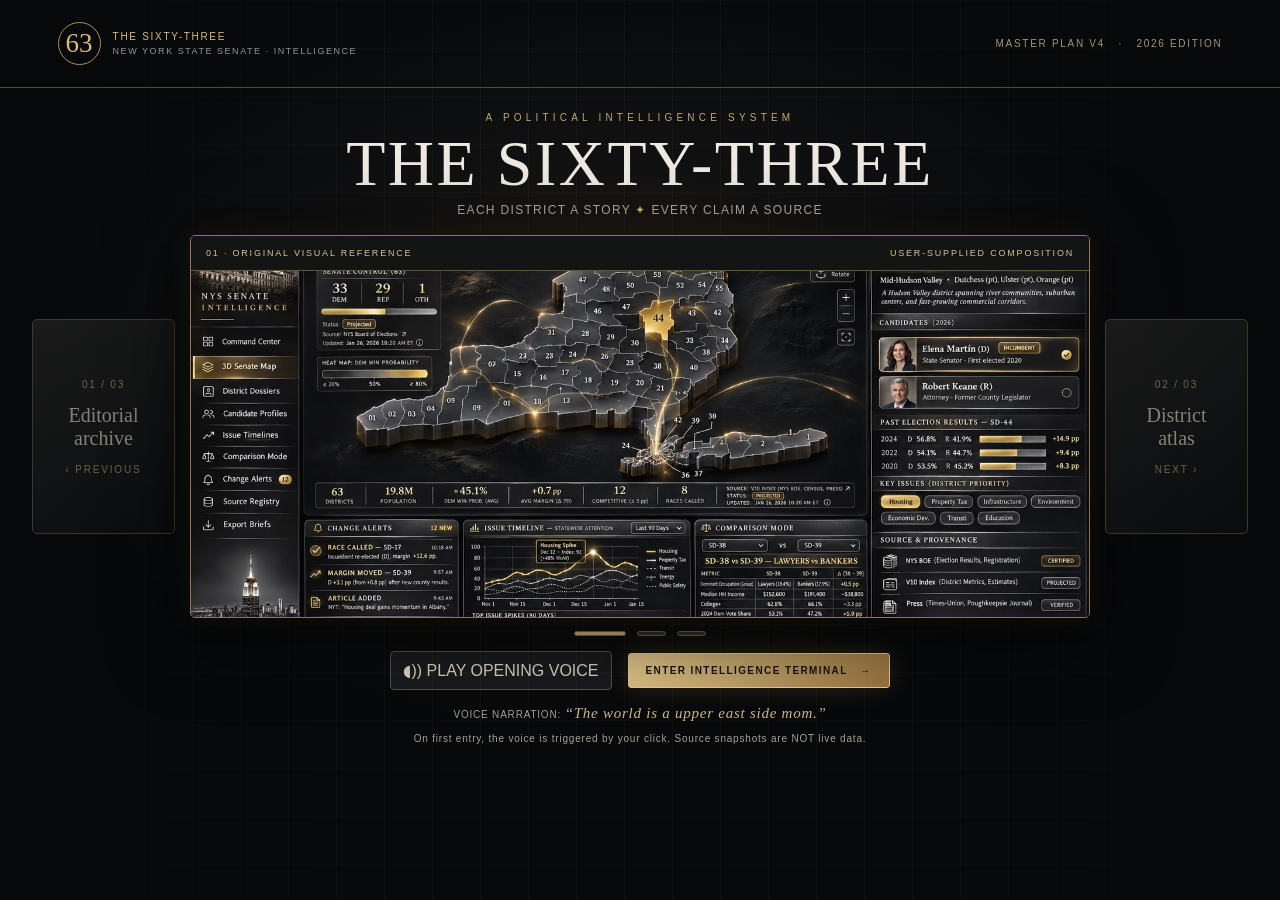
==== ny-senate-atlas-review/index.html @ 35bd3514 "Publish separate NY Senate 3D District Atlas V2 review trial; preserve original baseline" ====
<!doctype html>
<html lang="en">
<head>
<meta charset="utf-8"><meta name="viewport" content="width=device-width,initial-scale=1"><meta name="format-detection" content="telephone=no"><meta name="color-scheme" content="dark">
<title>New York Senate Political Intelligence | 3D Atlas Review</title>
<style>
:root{--bg:#080a0d;--panel:#121417;--panel2:#171a1e;--paper:#eee9da;--gold:#d9b978;--gold2:#ad8844;--silver:#abb2b9;--line:#544a38;--txt:#eeeae1;--muted:#949697;--green:#40694f;--bronze:#9c7547;--warn:#c4a16b;--select:#f1d398;--ease:cubic-bezier(.2,.7,.2,1)}
*{box-sizing:border-box}html,body{margin:0;min-height:100%;background:var(--bg);color:var(--txt);font-family:Inter,'Helvetica Neue',Arial,sans-serif}body{overflow-x:hidden}button,input,select{font:inherit}button{cursor:pointer}a{color:var(--gold)}.serif{font-family:'Iowan Old Style','Baskerville','Times New Roman',serif}.caps{text-transform:uppercase;letter-spacing:.17em}.small{font-size:10px}.micro{font-size:9px}.subtle{color:var(--muted)}.gold{color:var(--gold)}.rule{height:1px;background:linear-gradient(90deg,transparent,var(--gold2),transparent);opacity:.55}.tag{display:inline-block;border:1px solid #5f523d;border-radius:3px;color:var(--gold);padding:4px 7px;font-size:9px;letter-spacing:.11em;text-transform:uppercase}.tag.good{border-color:#406b59;color:#9dcbb4}.tag.dim{border-color:#4c4d4f;color:#a6a9aa}.ghost{border:1px solid #5a5244;background:#1a1b1e;color:#e2d8c6;border-radius:4px;padding:9px 12px;transition:.2s}.ghost:hover{border-color:var(--gold);color:white}.goldBtn{background:linear-gradient(135deg,#e7cc90,#9b753e);color:#17140f;border:1px solid #e9cf99;border-radius:3px;padding:11px 17px;font-weight:700;letter-spacing:.14em;text-transform:uppercase;font-size:10px;box-shadow:0 0 24px #b58b4238}.goldBtn:hover{filter:brightness(1.14)}.ghost:focus-visible,.goldBtn:focus-visible,.nav:focus-visible,.map-path:focus-visible{outline:2px solid #e2c68f;outline-offset:2px}.contentBtn{background:#151718;border:1px solid #4f4d48;border-radius:4px;color:#d6d8d8;padding:8px 11px}.contentBtn.active{border-color:var(--gold);background:#30291e;color:var(--gold)}
/* INTRO: design preview gallery */
#intro{position:fixed;z-index:100;inset:0;overflow:auto;background:radial-gradient(ellipse 45% 42% at 48% 40%,#292015 0%,#111112 55%,#07090b 100%)}
#intro:before{content:'';position:absolute;inset:0;pointer-events:none;background:linear-gradient(#f4e0a608 1px,transparent 1px),linear-gradient(90deg,#f4e0a608 1px,transparent 1px);background-size:48px 48px;mask-image:linear-gradient(90deg,transparent,#000 30%,#000 70%,transparent)}
.introTop{position:relative;z-index:1;display:flex;align-items:center;justify-content:space-between;gap:15px;padding:22px 4.5%;border-bottom:1px solid #584b34}.monogram{border:1px solid #b48d51;border-radius:50%;height:43px;width:43px;display:grid;place-items:center;font-family:serif;font-size:27px;color:var(--gold)}.brand{display:flex;gap:12px;align-items:center}.introSection{text-align:center;margin:24px auto 14px;position:relative}.introKicker{color:#c2a573;letter-spacing:.42em;font-size:10px}.introTitle{font-size:clamp(38px,5vw,76px);font-weight:400;line-height:.97;margin:10px 0 8px;letter-spacing:.04em}.introDesc{font-size:12px;color:#b7b2a7;letter-spacing:.11em;margin:0}.stage{position:relative;display:grid;grid-template-columns:minmax(110px,1fr) minmax(300px,900px) minmax(110px,1fr);align-items:center;gap:15px;max-width:1500px;margin:18px auto 10px;padding:0 2.5%}.peek{aspect-ratio:2/3;max-height:280px;opacity:.6;filter:grayscale(.2);border:1px solid #66583e;border-radius:5px;background:linear-gradient(140deg,#272724,#0c0e12);display:flex;flex-direction:column;justify-content:center;align-items:center;text-align:center;gap:14px;transition:.3s}.peek:hover{opacity:1;border-color:var(--gold)}.peek strong{font-family:serif;color:#ddd1bc;font-size:20px;font-weight:400}.peek span{font-size:10px;color:#b99d6b;letter-spacing:.18em;text-transform:uppercase}.stageMain{position:relative;overflow:hidden;aspect-ratio:2.35/1;min-height:290px;max-height:440px;background:#101215;border:1px solid #8e7650;border-radius:5px;box-shadow:0 15px 80px #000b,0 0 30px #9c733921;transition:.4s}.design{position:absolute;inset:0;opacity:0;transform:scale(1.03);transition:opacity .5s,transform .6s}.design.active{opacity:1;transform:scale(1)}.designBar{display:flex;align-items:center;justify-content:space-between;height:35px;border-bottom:1px solid #665437;background:#141515e8;padding:0 15px;color:#d9c28b;font-size:9px;letter-spacing:.2em}.designBar b{font-weight:500}.conceptImg{width:100%;height:calc(100% - 35px);object-fit:cover;object-position:center}.designAtlas{display:grid;grid-template-columns:28% 45% 27%;height:calc(100% - 35px);gap:5px;padding:8px;background:radial-gradient(ellipse at center,#2d2923,#0c0e10 80%)}.miniSide,.miniRight{border:1px solid #494236;padding:11px 9px;background:#101316bb;overflow:hidden}.minibar{height:5px;border-radius:2px;background:linear-gradient(90deg,#c5a267 65%,#343536 65%);margin:9px 0}.miniMetric{display:flex;justify-content:space-around;color:#e1c687;font-family:serif;font-size:30px}.miniMap{position:relative;overflow:hidden}.miniMap svg{width:100%;height:100%;filter:drop-shadow(0 9px 3px #000);transform:perspective(500px) rotateX(16deg)}.miniScribble{height:6px;background:#554c38;margin:9px 0;border-radius:2px}.miniScribble:nth-child(even){width:65%}.designResearch{height:calc(100% - 35px);background:#eae2d2;color:#242423;display:grid;grid-template-columns:36% 1fr;gap:20px;padding:24px}.researchLeft{border-right:1px solid #baac8c;padding-right:15px}.researchHeadline{font:26px/1.05 Georgia,serif;margin:10px 0}.researchLine{height:8px;background:#b6ae9c;margin:9px 0}.researchLine.green{background:#355844}.researchBlock{border:1px solid #bba987;background:#f4eddf;padding:18px 10px}.researchRows{display:grid;grid-template-columns:repeat(3,1fr);gap:7px;margin-top:18px}.researchRows i{height:50px;background:#e0d5bd;border:1px solid #bba784}.dots{display:flex;gap:11px;justify-content:center;margin:13px 0 8px}.dot{border:1px solid #85704b;border-radius:20px;width:29px;height:5px;background:#34312e}.dot.active{background:#e3c58a;width:52px}.introActions{display:flex;justify-content:center;align-items:center;gap:16px;flex-wrap:wrap;margin:15px 0}.introNote{text-align:center;color:#a5a198;font-size:10px;letter-spacing:.08em;padding:0 20px 35px}.quote{font:italic 15px Georgia,serif;color:#cfb785;letter-spacing:.05em}
/* APP */
#app{display:none;height:100vh;min-height:620px;grid-template-rows:64px minmax(0,1fr) 29px;overflow:hidden;background:radial-gradient(ellipse 40% 50% at 47% 44%,#21202580,transparent 100%),#090b0e}#app.visible{display:grid}.appHead{border-bottom:1px solid #6c5634;display:flex;align-items:center;justify-content:space-between;gap:17px;background:linear-gradient(180deg,#191a1b,#0c0d0f);padding:7px 23px;min-width:0}.appBrand{display:flex;align-items:center;gap:13px;min-width:0}.appBrand .seal{width:43px;height:43px;display:grid;place-items:center;border:1px solid #8c7758;border-radius:50%;font:24px Georgia;color:#d2b47a}.appBrand h1{font:20px/1 Georgia,serif;letter-spacing:.09em;margin:0;white-space:nowrap}.appBrand p{font-size:10px;color:var(--gold);letter-spacing:.3em;margin:3px 0 0}.headLinks{font-size:10px;letter-spacing:.16em;color:#c5bea9;text-align:center;white-space:nowrap}.headRight{display:flex;align-items:center;gap:9px;white-space:nowrap}.stamp{font-size:10px;letter-spacing:.13em;color:#d6b46e;border:1px solid #66573d;padding:6px 8px;border-radius:3px}.appBody{display:grid;grid-template-columns:190px minmax(0,1fr);min-height:0}.sidebar{border-right:1px solid #48443d;background:linear-gradient(180deg,#181a1c,#111316);overflow:auto;scrollbar-width:thin;scrollbar-color:#5c4d36 #171719}.sidebarTop{padding:19px 16px;border-bottom:1px solid #534937;background:linear-gradient(135deg,#1b1c20,#0c0e10)}.sidebarTop .crest{font:38px Georgia,serif;color:#cfab6f}.sidebarTop h2{font:17px/1.13 Georgia,serif;letter-spacing:.18em;margin:12px 0 0}.sidebarTop .goldline{width:57px;height:2px;background:var(--gold);margin:12px 0 0}.navBlock{padding:8px 0}.nav{display:flex;align-items:center;gap:12px;padding:11px 13px;width:100%;border:0;border-left:3px solid transparent;background:transparent;color:#bcc1c3;text-align:left;font-size:11px}.nav:hover{background:#302b2336;color:white}.nav.active{border-left-color:#dbb878;color:#f6d69d;background:linear-gradient(90deg,#55442d77,#1b1a1a)}.navI{width:19px;color:#c0ab7f;font-size:15px;text-align:center}.sideFoot{padding:16px;border-top:1px solid #343437;font-size:10px;color:#aaa;line-height:1.6}.workspace{min-height:0;display:flex;flex-direction:column;overflow:hidden}.workspaceScroll{flex:1;overflow:auto;padding:11px;scrollbar-color:#655437 #111318;scrollbar-width:thin}.topline{display:flex;align-items:baseline;justify-content:space-between;flex-wrap:wrap;gap:8px;padding:5px 9px 10px}.topline h2{font:25px/1.05 Georgia,serif;font-weight:400;letter-spacing:.05em;margin:0}.topline .subtitle{font-size:10px;color:#aaa;letter-spacing:.16em;margin:4px 0 0}.topActions{display:flex;gap:7px;align-items:center}.card{border:1px solid #49443c;background:linear-gradient(155deg,#181a1d,#101316);border-radius:4px;box-shadow:inset 0 1px #ffffff0a,0 8px 18px #0002;min-width:0}.cardhead{font:11px Georgia,serif;letter-spacing:.13em;padding:11px 12px;border-bottom:1px solid #574e40;color:#e9dfcd;display:flex;justify-content:space-between;align-items:center;gap:12px}.padded{padding:13px}.mapLayout{display:grid;grid-template-columns:minmax(0,1.84fr) minmax(300px,1fr);gap:10px}.mapColumn{display:flex;flex-direction:column;gap:10px;min-width:0}.mapPanel{min-height:480px;position:relative;overflow:hidden;background:radial-gradient(ellipse at 50% 60%,#38302a 0,#1b1d21 46%,#0e1115 79%)}.mapPanel:before{content:'';position:absolute;inset:0;background:repeating-linear-gradient(115deg,transparent 0 31px,#ffffff08 32px,transparent 33px 74px);opacity:.5;pointer-events:none}.mapBar{display:flex;flex-wrap:wrap;gap:6px;justify-content:space-between;align-items:center;padding:10px 12px;position:relative;z-index:2}.mapBox{height:352px;min-height:250px;position:relative;z-index:1;display:flex;align-items:center;justify-content:center;overflow:hidden}.mapBox svg{width:min(96%,690px);height:100%;overflow:visible;filter:drop-shadow(0 3px 0 #312718) drop-shadow(0 7px 3px #000b);transition:transform .55s var(--ease)}.mapBox.tilt svg{transform:perspective(800px) rotateX(17deg) scale(.93);filter:drop-shadow(0 11px 0 #30291d) drop-shadow(0 18px 14px #000c)}.map-path{stroke:#d3cfba;stroke-width:.56;vector-effect:non-scaling-stroke;transition:fill .2s,filter .2s,stroke-width .2s;cursor:pointer}.map-path:hover,.map-path.selected{fill:#e0bc70 !important;stroke:#fff1c6;stroke-width:1.8;filter:drop-shadow(0 0 6px #ffd489)}.map-path.filtered{opacity:.17}.map-path.filtered.selected{opacity:1}.maplab{font:9px Georgia,serif;fill:#d8dccd;pointer-events:none;text-shadow:0 1px 3px #000}.legend{display:flex;align-items:center;flex-wrap:wrap;gap:12px;padding:10px 14px;border-top:1px solid #45433c;position:relative;z-index:1;color:#a9a6a2;font-size:10px}.swatch{width:17px;height:9px;display:inline-block;margin-right:5px;vertical-align:middle;border:1px solid #b1ac9a}.mapTooltip{position:absolute;right:13px;bottom:55px;border:1px solid #807052;background:#171819e8;padding:9px 10px;max-width:280px;font-size:11px;color:#e5dcce;pointer-events:none;z-index:3}.filterbar{display:flex;flex-wrap:wrap;gap:7px;align-items:center;position:relative;z-index:2;padding:0 11px 11px}.filterbar select,.filterbar input{background:#0f1214;color:#e7dfcd;border:1px solid #60533f;border-radius:4px;padding:8px;font-size:10px;min-width:0}.mapStats{display:grid;grid-template-columns:repeat(5,1fr);border-top:1px solid #484136}.metric{padding:11px 8px;border-right:1px solid #49443d;text-align:center}.metric:last-child{border:0}.metric b{display:block;font:23px Georgia,serif;color:var(--gold)}.metric span{font-size:9px;text-transform:uppercase;letter-spacing:.09em;color:#a2a4a6}.districtPanel{display:flex;flex-direction:column;min-height:510px;overflow:hidden}.districtHero{padding:16px 14px 13px;border-bottom:1px solid #554f44}.districtHero h3{margin:3px 0 2px;font:43px Georgia,serif;color:var(--gold)}.districtHero .districtRegion{color:#e2d8c5;font:12px Georgia,serif;line-height:1.4}.districtGrid{display:grid;grid-template-columns:1fr 1fr;gap:8px}.candidateCard{border:1px solid #60543f;border-radius:3px;padding:10px 8px;background:linear-gradient(125deg,#2c2926,#151819);font-size:11px;color:#ddd}.candidateCard .initial{width:31px;height:31px;display:grid;place-items:center;border:1px solid #8b7652;color:var(--gold);font:16px Georgia,serif;margin-bottom:6px}.candSub{color:#a5a9a9;font-size:10px;margin-top:6px}.candMissing{color:#a4a5a2;font-style:italic;font-size:11px}.inlineChips{display:flex;flex-wrap:wrap;gap:5px;margin:7px 0}.inlineChips button{background:#252424;color:#dfceb0;border:1px solid #5f5039;border-radius:12px;padding:5px 8px;font-size:10px}.inlineChips button:hover{background:#4b3b24}.issueBox{padding:12px 13px;border-bottom:1px solid #474137;max-height:190px;overflow:auto}.panelFooter{padding:11px 12px;font-size:10px;line-height:1.6;color:#aeb0ac;margin-top:auto}.bottomGrid{display:grid;grid-template-columns:1fr 1.25fr 1fr;gap:10px;margin-top:10px}.miniData{font-size:11px;padding:12px}.dataRow{display:flex;justify-content:space-between;gap:8px;padding:8px 0;border-bottom:1px solid #ffffff14}.dataRow:last-child{border:0}.barTrack{background:#3b3d3f;height:7px;border-radius:1px;overflow:hidden;margin-top:6px}.barFill{background:linear-gradient(90deg,#8d754f,#f3d08c);height:100%;width:45%}.miniLegend{font-size:9px;color:#969b9b;margin-top:7px}.notice{border-left:2px solid #b89155;background:#382e1e69;padding:10px 12px;color:#e1cead;font-size:11px;line-height:1.5}.sublabel{font-size:10px;text-transform:uppercase;letter-spacing:.16em;color:#bfa77f;margin:12px 0 8px}.grid2{display:grid;grid-template-columns:repeat(2,minmax(0,1fr));gap:10px}.grid3{display:grid;grid-template-columns:repeat(3,minmax(0,1fr));gap:10px}.listCard{display:flex;align-items:start;justify-content:space-between;gap:10px;padding:13px;border-bottom:1px solid #3d3c39}.listCard:last-child{border:0}.listCard h4{font-size:13px;font-family:Georgia,serif;font-weight:400;letter-spacing:.04em;color:#efdfbb;margin:0 0 7px}.listCard p{color:#aab0b0;font-size:11px;line-height:1.48;margin:0}.listCard button{flex-shrink:0}.sectionHeading{font:22px Georgia,serif;margin:0 0 9px}.bigNum{font:34px Georgia,serif;color:var(--gold);margin:2px 0}.contentGrid{display:grid;grid-template-columns:repeat(auto-fill,minmax(205px,1fr));gap:10px}.tile{padding:14px;background:linear-gradient(135deg,#161819,#0d1012);border:1px solid #4a443b;border-radius:4px;cursor:pointer;text-align:left;color:#d8d9d8;min-height:100px}.tile:hover{border-color:var(--gold);background:#312919}.tile b{font:18px Georgia,serif;color:var(--gold);display:block;margin-bottom:6px}.tile span{font-size:11px;line-height:1.45;color:#c0c0b9}.searchBox{display:flex;flex-wrap:wrap;gap:8px;margin:0 0 13px}.searchBox input,.searchBox select{min-width:0;flex:1;background:#111416;border:1px solid #5b5141;color:#eae7de;padding:11px;border-radius:3px}.subnav{display:flex;gap:5px;flex-wrap:wrap;margin:5px 0 13px}.subnav button{padding:7px 12px;font-size:10px}.reading{white-space:pre-wrap;color:#d8d8d3;font:11px/1.6 'SFMono-Regular',Consolas,monospace;max-width:100%;overflow-wrap:anywhere}.reading mark{background:#dfb26a;color:#1a1610}.archiveLayout{display:grid;grid-template-columns:minmax(190px,260px) minmax(0,1fr);gap:12px}.toc{max-height:calc(100vh - 250px);overflow:auto}.toc button{width:100%;text-align:left;display:flex;gap:8px;padding:9px;color:#cfc7bc;background:transparent;border:0;border-bottom:1px solid #3a3c3b}.toc button.active{background:#332a1e;color:#e9c68b}.toc small{color:#ab9c80;flex-shrink:0}.reader{max-height:calc(100vh - 250px);min-height:420px;overflow:auto}.reader h3{font:27px Georgia,serif;color:#e7d3a7;margin:0 0 12px}.pubhead{font-size:10px;color:#a7a8a5;letter-spacing:.13em;margin-bottom:12px}.archivePage{padding:15px}.sourceLink{display:block;border-bottom:1px solid #42403b;padding:13px;color:#c8ad79;text-decoration:none}.sourceLink:hover{background:#2b2720}.sourceLink small{color:#a4a6a5;display:block;margin-top:5px}.statusFoot{height:29px;display:flex;justify-content:space-between;align-items:center;gap:10px;padding:0 16px;border-top:1px solid #5c4d33;background:#131416;color:#d0c7b1;font-size:9px;letter-spacing:.1em;overflow:hidden}.statusFoot span{white-space:nowrap}#toast{position:fixed;bottom:43px;right:20px;max-width:380px;background:#1f211e;border:1px solid #ac8b53;color:#f1e7cd;padding:12px 15px;z-index:200;font-size:12px;opacity:0;transform:translateY(7px);transition:.2s;pointer-events:none}#toast.show{opacity:1;transform:translateY(0)}.empty{border:1px dashed #5b5546;padding:18px;color:#b3afa4;font-size:12px;line-height:1.6}.noresults{font-size:12px;color:#aaa;padding:20px}
@media(max-width:1200px){.headLinks{display:none}.mapLayout{grid-template-columns:minmax(0,1.25fr) minmax(270px,1fr)}.sidebar{width:166px}.appBody{grid-template-columns:166px 1fr}.appBrand h1{font-size:16px}.bottomGrid{grid-template-columns:1fr 1fr}}
@media(max-width:850px){#app{height:100dvh;grid-template-rows:60px minmax(0,1fr) 29px}.appBody{grid-template-columns:57px 1fr}.sidebarTop h2,.sidebarTop .goldline,.nav span:last-child,.sidebarTop .small,.sideFoot{display:none}.sidebarTop{padding:14px 10px}.nav{padding:11px 0;justify-content:center}.mapLayout{grid-template-columns:1fr}.districtPanel{min-height:0}.bottomGrid{grid-template-columns:1fr 1fr}.mapPanel{min-height:400px}.archiveLayout{grid-template-columns:1fr}.toc{max-height:160px}.stage{grid-template-columns:1fr;padding:0 4%}.peek{display:none}.stageMain{min-height:250px}.introTitle{font-size:42px}.headRight .stamp:nth-child(2){display:none}}
@media(max-width:560px){.appHead{padding:8px}.appBrand h1{font-size:13px}.appBrand p{font-size:8px}.appBrand .seal{display:none}.statusFoot span:nth-child(2){display:none}.bottomGrid,.grid3,.grid2{grid-template-columns:1fr}.mapStats{grid-template-columns:repeat(5,1fr)}.metric{padding:7px 2px}.metric b{font-size:15px}.metric span{font-size:7px}.headRight .stamp{font-size:8px}.mapBox{height:290px}.introDesc{font-size:10px}}
@media print{#intro,.appHead,.sidebar,.statusFoot,.topActions,.mapBar,.filterbar,button{display:none!important}#app,.appBody,.workspace,.workspaceScroll{display:block;height:auto;overflow:visible}body{background:white;color:#111}.card{background:white;color:#111;border-color:#999}.reading,.listCard p,.miniData,.notice{color:#222!important}.mapPanel{background:white}}

/* Atlas V2 isolated module — no baseline changes */
.atlasv2{display:grid;grid-template-columns:minmax(0,1fr) 310px;gap:12px}.atlasv2 .mapBox{min-height:500px;height:540px;overflow:hidden;position:relative;background:radial-gradient(ellipse at 58% 48%,#252a28,#0b1012 72%)}.atlasv2 .mapBox svg{height:100%;width:100%;max-width:none;transition:transform .55s ease}.atlasv2 .mapBox.tilt svg{transform:perspective(1100px) rotateX(20deg) rotateZ(-2deg) scale(.96)}.atlasv2 .map-path{cursor:pointer;transition:fill .25s,opacity .25s,stroke-width .25s}.atlasv2 .map-path:hover{stroke:#fff0c3;stroke-width:2}.atlasv2 .map-path.selected{stroke:#f5d28d;stroke-width:2.8;filter:drop-shadow(0 0 5px #e1b867)}.atlasv2 .map-path.filtered{opacity:.17}.atlasControls{display:flex;gap:8px;flex-wrap:wrap;padding:11px;border-bottom:1px solid #494338;align-items:center}.atlasControls select,.atlasControls input{background:#161a1c;border:1px solid #66583f;color:#e9dfc9;padding:8px;min-width:120px;max-width:260px;border-radius:3px}.atlasControls button{white-space:nowrap}.atlasPanel{background:#121618;border:1px solid #65553d;border-radius:5px;overflow:hidden}.atlasLegend{display:flex;flex-wrap:wrap;gap:10px;padding:11px;color:#c8c5bc;font-size:10px}.atlasDetail{padding:16px}.atlasDetail h3{font:38px Georgia,serif;color:#e2c486;margin:4px 0}.atlasDetail p{line-height:1.6;font-size:12px;color:#c8c7c2}.atlasInfo{padding:10px;border:1px solid #514b3e;background:#191b1c;margin:12px 0}.atlasTiles{display:grid;grid-template-columns:repeat(9,minmax(0,1fr));gap:6px;margin-top:12px}.atlasTile{background:#171b1c;border:1px solid #47483f;color:#e4dfd4;padding:11px 2px;font:12px Georgia,serif}.atlasTile:hover,.atlasTile.active{border-color:#d8b979;background:#332c1d;color:#f6d894}.atlasFoot{font-size:10px;line-height:1.6;color:#9faaa9;padding:12px 4px}.atlasEmpty{padding:12px;color:#e2d5bd;border:1px dashed #716149;background:#201d19}.atlasToggle{display:flex;gap:6px}.atlasToggle button.active{border-color:#d9b978;background:#3a3020;color:#f3d18b}@media(max-width:1100px){.atlasv2{grid-template-columns:1fr}.atlasTiles{grid-template-columns:repeat(7,1fr)}}@media(max-width:600px){.atlasTiles{grid-template-columns:repeat(5,1fr)}.atlasv2 .mapBox{height:350px;min-height:350px}.atlasControls select{min-width:110px}}
</style>
</head><body>
<noscript><div style="padding:30px;background:#080a0d;color:#e7cc90;font:18px Georgia,serif">JavaScript must be enabled in Safari to run the interactive Senate Terminal.</div></noscript>
<div id="intro">
 <div class="introTop"><div class="brand"><div class="monogram">63</div><div><div class="caps gold small">The Sixty-Three</div><div class="caps subtle micro" style="margin-top:4px">New York State Senate · Intelligence</div></div></div><div class="caps small" style="color:#a59674">MASTER PLAN V4 <span style="margin:0 9px">·</span> 2026 EDITION</div></div>
 <div class="introSection"><div class="introKicker">A POLITICAL INTELLIGENCE SYSTEM</div><h1 class="introTitle serif">THE SIXTY-THREE</h1><p class="introDesc">EACH DISTRICT A STORY <span class="gold">✦</span> EVERY CLAIM A SOURCE</p></div>
 <div class="stage"><button class="peek" id="prevDesign" aria-label="Previous design"><span>01 / 03</span><strong>Editorial<br>archive</strong><span>‹ PREVIOUS</span></button><div class="stageMain">
  <div class="design active" data-design="0"><div class="designBar"><b>01 · ORIGINAL VISUAL REFERENCE</b><span>USER-SUPPLIED COMPOSITION</span></div><img class="conceptImg" id="originalShot" alt="Original design screenshot uploaded by user"></div>
  <div class="design" data-design="1"><div class="designBar"><b>02 · GEOGRAPHIC INTELLIGENCE</b><span>63 REAL DISTRICT OUTLINES</span></div><div class="designAtlas"><div class="miniSide"><div class="caps gold micro">SENATE CONTROL</div><div class="miniMetric"><span>47</span><span>15</span><span>1</span></div><div class="minibar"></div><div class="miniScribble"></div><div class="miniScribble"></div><div class="caps gold micro" style="margin-top:20px">THE ATLAS</div><div class="miniScribble"></div></div><div class="miniMap" id="introMiniMap"></div><div class="miniRight"><div class="caps gold micro">DISTRICT DOSSIER</div><div style="font:34px Georgia,serif;margin:7px 0;color:#d9b978">SD–44</div><div class="micro subtle">SARATOGA / SCHENECTADY</div><div class="miniScribble"></div><div class="miniScribble"></div><div class="miniScribble"></div><div class="caps gold micro" style="margin-top:16px">DOCUMENTED ISSUES</div><div class="miniScribble"></div></div></div></div>
  <div class="design" data-design="2"><div class="designBar"><b>03 · RESEARCH & SOURCE REGISTRY</b><span>81 PAGES · 23 LAYERS</span></div><div class="designResearch"><div class="researchLeft"><div class="caps micro">THE SIXTY-THREE</div><div class="researchHeadline">A Civic<br>Intelligence<br>Archive</div><div class="researchLine green"></div><div class="researchLine"></div><div class="researchLine" style="width:73%"></div></div><div class="researchBlock"><div style="font:19px Georgia,serif">District evidence index</div><div class="researchLine green"></div><div class="researchRows"><i></i><i></i><i></i><i></i><i></i><i></i></div><div class="researchLine" style="margin-top:18px"></div><div class="researchLine" style="width:75%"></div></div></div></div>
 </div><button class="peek" id="nextDesign" aria-label="Next design"><span>02 / 03</span><strong>District<br>atlas</strong><span>NEXT ›</span></button></div>
 <div class="dots"><button class="dot active" data-dot="0" title="Reference composition"></button><button class="dot" data-dot="1" title="District atlas"></button><button class="dot" data-dot="2" title="Research archive"></button></div>
 <div class="introActions"><button class="ghost" id="previewVoice">◖)) PLAY OPENING VOICE</button><button class="goldBtn" id="enterApp">ENTER INTELLIGENCE TERMINAL &nbsp; →</button></div>
 <div class="introNote">VOICE NARRATION: <span class="quote">“The world is a upper east side mom.”</span><br><br>On first entry, the voice is triggered by your click. Source snapshots are NOT live data.</div>
</div>
<div id="app">
 <header class="appHead"><div class="appBrand"><div class="seal">◈</div><div><h1>NEW YORK STATE SENATE</h1><p>INTELLIGENCE TERMINAL</p></div></div><div class="headLinks">LEGISLATIVE &nbsp;·&nbsp; ELECTORAL &nbsp;·&nbsp; POLICY &nbsp;·&nbsp; FINANCE &nbsp;·&nbsp; MEDIA &nbsp;·&nbsp; INTELLIGENCE</div><div class="headRight"><span class="stamp">◉ PDF SNAPSHOT</span><span class="stamp">NOV 19, 2026</span><button class="ghost" id="backToIntro" title="Replay opening">↗ INTRO</button></div></header>
 <div class="appBody"><aside class="sidebar"><div class="sidebarTop"><div class="crest">◈</div><h2>NY SENATE<br>INTELLIGENCE</h2><div class="goldline"></div><p class="small subtle">63 seats · source-led</p></div><nav class="navBlock" id="nav"></nav><div class="sideFoot">THE SIXTY-THREE · V4<br>Trial interface · offline master-plan snapshot<br><span class="gold">No fabricated live feeds.</span></div></aside><main class="workspace"><div class="workspaceScroll" id="workspaceScroll"><div id="workspaceContent"></div></div></main></div>
 <footer class="statusFoot"><span>▥ &nbsp; DATA STATUS &nbsp;&nbsp; <span class="gold">PDF SNAPSHOT · NOT LIVE</span></span><span>63 DISTRICTS &nbsp;·&nbsp; 20 ISSUES &nbsp;·&nbsp; 23 LAYERS</span><span>MASTER PLAN V4 · 19 NOV 2026 &nbsp; | &nbsp; UNOFFICIAL RESULTS</span></footer>
</div>
<div id="toast" role="status" aria-live="polite"></div>
<script>const DATA={"issues":[{"id":1,"title":"Data centres and the moratorium bill","body":"01 Data centres and the moratorium bill\nDEFINITION                  Siting, power and water demand of large data centres (50 MW and above), local moratoria, and the state\n                       pause and omnibus bill.\n\nWHY IT MATTERED IN      Executive Order 62 (Jul 14, 2026) paused permits for projects of 50 MW and up. A one-year pause bill\n2026                   passed the Senate 43–17 on June 4 (Rockland News, S19). The omnibus S10642/A11560 (one-year\n                        moratorium plus utility-rate protections) awaits Hochul, with an end-of-January 2027 pocket-veto clock.\n                                           It was the most-lobbied bill in Jul–Aug (101 filings, COELIG). Siena (Sept.): 63% oppose a big centre\n                              locally (S11). Quinnipiac: 2% named it the top issue.\n\nREGIONS AND DISTRICTS  Long Island: Brookhaven moratorium and paused 176.6 MW Yaphank project (SD1, SD3; S32, S33).\n                     Hudson Valley: SD38 (Rand v. Weber), SD39 (East Fishkill 1 GW proposal withdrawn; moratorium to\n                         2029), SD41. North Country: Massena, 10 proposals (SD45, SD49; S34). CNY: SD48, SD50, SD53.\n                        Southern Tier: Oneonta freeze (SD51), SD58. WNY: STAMP, Stream 500 MW (SD57; S35). About 12 GW\n                           of data-centre load in the NYISO queue (Layers Page).\n\nMETRICS AND            Candidate position per SD (14 SDs have a candidate or news item in the dashboard; SD26’s is AI-safety\nINDICATORS                law, not siting); count of local moratoria; MW proposed by site; COELIG lobbying filings on the bill;\n                          statewide opposition share (Siena); bill status (signed, vetoed, pocket-vetoed).\n\nDATA SOURCES            governor.ny.gov EO 62; COELIG (Oct 27); City & State (Nov 9); S11, S12, S14–S19, S32–S38, S60, S61\n\nEVIDENCE LABEL             Candidate position   Measured (lobbying)   Statewide poll\n\nVOTER BLOCS            Host-town residents; farmers and rural landowners; construction trades (opposed the omnibus);\n                           ratepayers; environmental groups; Stony Brook students who cited AI’s environmental impact\n                          (anecdote); the Tonawanda Seneca Nation (see 20).\n\nGAPS / UNVERIFIED            Unverified / gap  Hinchey’s (SD41) data-centre stance not fully verified. No district-level opinion data.","district_mentions":[1,3,26,38,39,41,45,48,49,50,51,53,57,58],"pdf_page":8,"status":"PDF issue block; district associations are mentions, not measured vote estimates"},{"id":2,"title":"Higher education: SUNY/CUNY funding, tuition and TAP","body":"02 Higher education: SUNY/CUNY funding, tuition and TAP\nDEFINITION                State operating and capital support for SUNY and CUNY, tuition levels, TAP aid and free-tuition\n                           proposals. K-12 items are kept under 11 and are not counted here.\n\nWHY IT MATTERED IN    A $54M budget item held SUNY tuition flat in 2026 (NYSenDems). The free-tuition bill S4781 stalled.\n2026                 PSC-CUNY, the SUNY Student Assembly and Young Invincibles framed it as a 2027 budget fight. Few\n                         candidates spoke on it.\n\nREGIONS AND DISTRICTS  Campus seats (geographic indicator only, S7): SD43 (RPI, HVCC), SD44 (Skidmore, Union), SD45 (SUNY\n                            Plattsburgh), SD46 (UAlbany), SD48 (Syracuse, SUNY Upstate, ESF), SD50 (SUNY Oswego), SD51\n                         (Oneonta, Cobleskill, Hartwick), SD52 (Cornell, Ithaca College, Binghamton), SD56 (Rochester), SD61\n                      (UB North), SD41 (New Paltz). NYC: NYU (SD27, SD47), Columbia (AD69, SD47). Positions: Ryan claims\n                   $450M for SUNY Upstate (SD50); Mayer, SUNY/CUNY capital (SD37); Stavisky, Title VI coordinators\n                             (SD11); Canzoneri-Fitzpatrick, campus antisemitism reporting (SD9).\n\nMETRICS AND          BA+ share (median 38.5% across SDs; range 14.7% SD32 to 82.8% SD28, ACS S8); campus count per\nINDICATORS             SD; tuition and TAP budget lines; Tompkins early vote up 66.6% vs 2022 (Cornell Daily Sun).\n\nDATA SOURCES             S7, S8, S20, S52, S54, S55; nysenate.gov S4781; x.com/NYSenDems; PSC-CUNY; Young Invincibles\n                       (Nov 4); student press (Sec. 6)\n\nEVIDENCE LABEL             Candidate position   Demographic proxy\n\nVOTER BLOCS             Students and young voters (18–34); faculty and staff unions (PSC-CUNY); college-town residents;\n                          parents paying tuition.\n\nGAPS / UNVERIFIED            Unverified / gap No SUNY-operating-aid positions for most candidates. Campus presence is not opinion.","district_mentions":[9,11,27,28,32,37,41,43,44,45,46,47,48,50,51,52,56,61],"pdf_page":8,"status":"PDF issue block; district associations are mentions, not measured vote estimates"},{"id":3,"title":"Immigration and sanctuary policy","body":"03 Immigration and sanctuary policy\nDEFINITION                State and local cooperation with federal immigration enforcement (ICE, 287(g)), the New York for All bill,\n                      and spending on migrant shelter.\n\nWHY IT MATTERED IN     The May budget enacted partial New York for All protections (S30, S31). W1 lists a ban on 287(g)-type\n2026                    agreements, a face-covering ban for officers dealing with the public, and a judicial-warrant rule for non-\n                           public areas of state and municipal facilities. Nassau ended its 287(g) deal in August (S29). NYIC Action\n                        says 33 of its endorsed senators won and is pushing the full bill in 2027.\n\nREGIONS AND DISTRICTS   Highest foreign-born shares: SD13 59.4%, SD16 56.6%, SD17 55.1%, SD15 49.2%, SD12 47.6%, SD11\n                     46.5% (ACS; lowest SD57 2.4%). Positions: NY for All backers Kawas (SD12), Myrie (SD20), Lee (SD27);\n                       Michos (SD11); Chan, shelter siting (SD17); Merante, migrant hotels (SD35); Mayer, ICE out of schools\n                          (SD37); Weber v. Rand (SD38); Esposito v. Harckham (SD40); Sheehan (SD41); Ashby (SD43); Rogerson\n                         (SD44); Stec v. Seale (SD45); Friedman (SD47); Gandolfo (SD8); Lancman (SD7). Nassau seats SD5–9.\n\nMETRICS AND            Candidate position per SD (17 SDs have a candidate or news item in the dashboard); foreign-born,\nINDICATORS              Hispanic and Asian shares (ACS); Quinnipiac share naming immigration (Suburbs 17%, Upstate 16%,\n                  NYC 8%; S9); Emerson statewide 10% (S13).\n\nDATA SOURCES            S9, S13, S14, S17, S19, S24, S26, S29–S31, S51, S53–S55, S62, S65; W1; NYIC Action (Nov 4);\n                      Documented NY (S48)\n\nEVIDENCE LABEL             Candidate position   Local news   Regional poll   Demographic proxy\n\nVOTER BLOCS             Immigrant advocates; diaspora communities (Sec. 3); Palestinian American and Muslim voters (SD12);\n                            police and sheriffs; suburban moderates; Party B base.\n\nGAPS / UNVERIFIED            Unverified / gap  Regional poll shares are not district results.","district_mentions":[5,7,8,11,12,13,15,16,17,20,27,35,37,38,40,41,43,44,45,47,57],"pdf_page":9,"status":"PDF issue block; district associations are mentions, not measured vote estimates"},{"id":4,"title":"Housing affordability, rent regulation and Good Cause eviction","body":"04 Housing affordability, rent regulation and Good Cause eviction\nDEFINITION              Rent levels and burden, rent regulation and tenant protections (including Good Cause eviction), housing\n                         supply and zoning, and the NYC second-home surcharge.\n\nWHY IT MATTERED IN     Good Cause eviction (signed Apr 20, 2024) is mandatory in NYC and opt-in elsewhere. By May 4, 2026,\n2026                     19 municipalities had opted in, including Albany, Beacon, Binghamton, Ithaca, Kingston, New Paltz, New\n                           Rochelle, Newburgh, Poughkeepsie, Rochester and White Plains (W6). The 2026 rent standard is\n                          reported at 8.38% downstate and 8.15% upstate (W7, secondary). The FY27 budget raised SCRIE/DRIE\n                       income limits from $50,000 to $75,000 and added a surcharge on NYC second homes worth $5M+ (W1).\n                    An appellate court let the second-home tax rollout proceed (amNY, Nov 4). Housing (transit-oriented\n                        development, 485-x) is a Senate 2027 priority.\n\nREGIONS AND DISTRICTS   Renter share highest: SD32 92.0%, SD29 90.1%, SD31 87.0%, SD30 83.1%, SD18 82.6%, SD33 82.2%;\n                          lowest SD5 9.5%, SD2 11.3%. Severe rent burden (50%+ of income) highest: SD38 38.2%, SD33 37.7%,\n                    SD32 36.6%, SD3 35.3%, SD22 34.8%. Positions: zoning-override opponents Rhoads (SD5), Gandolfo\n                          (SD8), Merante (SD35); social housing Kawas (SD12), Lee (SD27); Mitchell-Lama plan (SD13);\n                        commercial rent stabilisation (SD36); Rand opposes rent control (SD38); green social housing (SD41);\n                          tenant protections (SD47, SD53, SD57); Micron-area housing (SD50). Good Cause seats: all NYC seats;\n                          the dashboard places Ithaca and Binghamton in SD52 and New Paltz in SD41.\n\nMETRICS AND             Renter share and 50%+ rent burden by SD (ACS B25003; rent-burden table in the dashboard via Census\nINDICATORS               Reporter); Good Cause coverage (NYC plus opt-in list); Quinnipiac housing share (NYC 10%, Suburbs\n                     7%, Upstate 2%); Emerson statewide housing 17%.\n\nDATA SOURCES            S8, S9, S13, S19, S20, S54, S55, S60, S61; W1, W6, W7; amNY (Nov 4); Gothamist; Senate Majority\n                        budget summary; CBC Blueprint (Nov 16)\n\nEVIDENCE LABEL             Candidate position   Demographic proxy   Measured (opt-in list)   Regional poll\n\nVOTER BLOCS             Renters and young renters; homeowners and co-op owners; seniors (SCRIE); real estate (REBNY, NYS\n                           Realtors RPAC); tenant groups; DSA and WFP.\n\nGAPS / UNVERIFIED            Unverified / gap  Unverified: SD assignment of the other opt-in municipalities (check against TIGER SLDU,\n                            S7). Unverified: a June 2026 NYC rent-freeze vote, seen only in a secondary summary; check with the\n                         Rent Guidelines Board.","district_mentions":[2,3,5,8,12,13,18,22,27,29,30,31,32,33,35,36,38,41,47,50,52,53,57],"pdf_page":9,"status":"PDF issue block; district associations are mentions, not measured vote estimates"},{"id":5,"title":"Cost of living and affordability","body":"05 Cost of living and affordability\nDEFINITION              Everyday prices: groceries, insurance, transport, health costs and household taxes. Kept separate from\n                        housing (04) and utility bills (08).\n\nWHY IT MATTERED IN       Affordability topped every Quinnipiac region (NYC 26%, Upstate 20%, Suburbs 20%; S9). Emerson:\n2026                 economy 34% statewide (S13). Pocketbook items in the FY27 budget (W1): no state income tax on up to\n                       $25,000 of tips in 2026; a child tax credit of up to $1,000 per child under four; auto-insurance rules. The\n                    One Fair Price Act S8623 (surveillance pricing) awaits Hochul.\n\nREGIONS AND DISTRICTS   Statewide. Lowest median household income: SD32 $38,083, SD29 $43,239, SD33 $51,779, SD63\n                        $54,040, SD31 $57,904, SD30 $58,903 (median across SDs $83,364). Candidate framing: Griffo called\n                          cost of living the district’s biggest challenge (SD53); also SD2, SD7, SD12, SD17, SD38, SD39, SD40.\n\nMETRICS AND             Quinnipiac affordability and economy shares by region; Emerson statewide; median household income\nINDICATORS             by SD (ACS); count of SDs where candidates led on costs.\n\nDATA SOURCES            S9, S10, S13, S15, S19, S25–S27, S54, S60, S62; W1; City & State (Nov 9)\n\nEVIDENCE LABEL              Regional poll   Candidate position   Demographic proxy\n\nVOTER BLOCS            Working families; seniors on fixed incomes; small-business owners; suburban moderates; young voters.\n\nGAPS / UNVERIFIED            Unverified / gap No district-level price data. Regional splits only.","district_mentions":[2,7,12,17,29,30,31,32,33,38,39,40,53,63],"pdf_page":10,"status":"PDF issue block; district associations are mentions, not measured vote estimates"},{"id":6,"title":"Public safety: bail, discovery reform and HALT","body":"06 Public safety: bail, discovery reform and HALT\n\nDEFINITION                  Pretrial release (2019 bail law), discovery rules, the HALT solitary-confinement law, policing, and crisis\n                         response.\n\nWHY IT MATTERED IN      Party B candidates campaigned on repealing or rolling back bail and discovery changes. Ortt (Oct 22)\n2026                       called for repeal of the HALT Act. The FY27 budget added more than $900M for public safety, $77M for\n                   NYPD subway deployment and a new crime of interfering with access to houses of worship (W1).\n                           Quinnipiac: crime named by 17% in the Suburbs and 7% Upstate. No NYC figure was published in the\n                                  split used.\n\nREGIONS AND DISTRICTS   Rollback or repeal: Murray, PROTECT Act (SD3); Wakefield (SD4); Rhoads (SD5); Gandolfo (SD8); Murillo\n                          (SD27); Bonsell (SD28); Merante (SD35); Fix (SD37); Esposito (SD40); Friedman (SD47). Bailey is\n                              identified with the 2019 changes (SD36). Crisis response: Brouk, 9-8-8 and Daniel’s Law (SD55); Vider\n                          (SD9); To (SD12); Gonzalez-Rojas (SD13). Flock cameras: SD43, SD44. House-of-worship security:\n                       SD22, SD38.\n\nMETRICS AND            Candidate position per SD (27 SDs have a candidate or news item in the dashboard); Quinnipiac crime\nINDICATORS              share by region; state budget lines (W1).\n\nDATA SOURCES            S9, S19, S21, S22, S24, S27, S54, S62; W1; @SenatorOrtt (Oct 22)\n\nEVIDENCE LABEL             Candidate position   Regional poll\n\nVOTER BLOCS              Police and correction officers (PBA/COBA positions unverified); Party B base; suburban moderates;\n                        Jewish community institutions; criminal-justice reform advocates.\n\nGAPS / UNVERIFIED            Unverified / gap  Unverified: PBA/COBA endorsements. No district crime data pulled yet.","district_mentions":[3,4,5,8,9,12,13,22,27,28,35,36,37,38,40,43,44,47,55],"pdf_page":10,"status":"PDF issue block; district associations are mentions, not measured vote estimates"},{"id":7,"title":"Energy: Indian Point, nuclear, gas and the climate law (CLCPA)","body":"07 Energy: Indian Point, nuclear, gas and the climate law (CLCPA)\nDEFINITION             The energy mix (gas, nuclear, renewables), calls to reopen Indian Point, fracking, and the 2019 Climate\n                         Leadership and Community Protection Act.\n\nWHY IT MATTERED IN     The May 2026 budget amended the CLCPA (W2): emissions rules due by the end of 2028; the binding\n2026                 40%-by-2030 target replaced by a 60%-by-2040 interim target “to the maximum extent feasible and\n                          cost effective”; the 2050 mandate kept; emissions counted on a 100-year rather than 20-year basis.\n                           Indian Point was a defining issue in SD40 (News 12, S42).\n\nREGIONS AND DISTRICTS   Westchester/Putnam: Fix wants to reopen Indian Point and roll back the climate law (SD37); Esposito\n                       wants to explore new nuclear at Indian Point, while Harckham called reopening “not a realistic option”\n                         (SD40). Gas and fracking: Weber (SD38), Sheehan (SD41). CLCPA rollback: McHugh (SD46), Griffo\n                          (SD53). Mixed sources: Brown (SD55). Renewable mandates: Ashby (SD43). Building and heat bills: NY\n                       HEAT, Mattera (SD2); All-Electric Buildings Act (SD9); GREAT Act (SD49). Krueger, 100-foot rule and\n                    NESE pipeline (SD28). Public renewable power (SD54). Green CHIPS (SD56).\n\nMETRICS AND            Candidate position on CLCPA, gas and nuclear per SD; statute status (W2); count of SDs with a named\nINDICATORS             energy pledge.\n\nDATA SOURCES            S19, S22, S42, S43, S54, S60–S62; W2; VOTE411 answers (S54)\n\nEVIDENCE LABEL             Candidate position   Local news   Measured (statute)\n\nVOTER BLOCS             Environmental groups; energy and construction trades; Business Council; upstate households heating\n                          with gas or propane; young voters.\n\nGAPS / UNVERIFIED            Unverified / gap No district opinion data on the CLCPA.","district_mentions":[2,9,28,37,38,40,41,43,46,49,53,54,55,56],"pdf_page":11,"status":"PDF issue block; district associations are mentions, not measured vote estimates"},{"id":8,"title":"Utility bills and the grid","body":"08 Utility bills and the grid\n\nDEFINITION                 Electric and gas rates, utility accountability, grid capacity and who pays for new load (including data\n                            centres).\n\nWHY IT MATTERED IN     The FY27 budget sent $1B in one-time POWER rebate checks (up to $200 for joint filers), tied utility\n2026                     executive pay to affordability, required justification for major rate hikes (W2) and, per the governor’s\n                            release, set up a RATES commission (W1). Utility bills sat in the debates in SD40, SD43 and SD44.\n\nREGIONS AND DISTRICTS  Con Ed: Krueger (SD28), Merante (SD35). Ratepayer bills: Addabbo, 45-day notice (SD15); Parker\n                           (SD21); Mayer (SD37). Central Hudson: Hinchey (public power authority) v. Sheehan (state receivership)\n                           (SD41). Skoufis (SD42). Ashby and Lander (SD43). National Grid, propane and mobile-home costs:\n                       Rogerson (SD44). Webb (SD52); Drake (SD53); grid modernisation, Mills (SD54); Guite-Williams, energy\n                       companies to pay for infrastructure (SD57).\n\nMETRICS AND                 Utility named per SD; rate cases at the PSC (planned); POWER rebate uptake (planned); data-centre load\nINDICATORS                  in the NYISO queue (~12 GW).\n\nDATA SOURCES            S21, S22, S23, S42, S44, S54, S60, S61; W1, W2; Layers Page (NYISO queue)\n\nEVIDENCE LABEL             Candidate position   Measured (budget)\n\nVOTER BLOCS             Ratepayers; seniors on fixed incomes; rural propane and mobile-home households (SD44); renters\n                         paying their own utilities (unverified share).\n\nGAPS / UNVERIFIED            Unverified / gap  Average bills by SD not pulled. PSC rate-case data planned, not collected.","district_mentions":[15,21,28,35,37,40,41,42,43,44,52,53,54,57],"pdf_page":11,"status":"PDF issue block; district associations are mentions, not measured vote estimates"},{"id":9,"title":"Congestion pricing, transit and the MTA","body":"09 Congestion pricing, transit and the MTA\nDEFINITION             The Manhattan congestion toll, MTA funding (including the payroll mobility tax), service, fares and transit\n                             safety.\n\nWHY IT MATTERED IN     The $9 toll below 60th St funds $15B of MTA capital. Blakeman pledged to end it; repeal needs the\n2026                       Legislature, and ending enforcement risks MTA bonds (City & State, Oct 27). The two-person train crew\n                                       bill S9586 is back on Hochul’s desk (TWU for; another veto expected). The FY27 budget added $77M for\n                   NYPD subway deployment (W1).\n\nREGIONS AND DISTRICTS   Repeal or opposition: Canzoneri-Fitzpatrick (SD9), Chan (SD17), Lanza with MTA audits (SD24). Against\n                          the MTA payroll tax: Mattera (SD2), Murray (SD3). Rodriguez sought a Staten Island MTA Board seat\n                         (SD24). Fare-free buses: Kawas (SD12). Transit reliability: He (SD17). Transit investment: Taveras (SD8).\n                           Station-area housing: Piddoubny (SD5). NJ spillover: no data.\n\nMETRICS AND            Candidate position per SD; commute mode by SD (ACS, planned); toll revenue (MTA, planned).\nINDICATORS\n\nDATA SOURCES           S24, S25, S54, S55; City & State (Oct 27, Nov 9); W1\n\nEVIDENCE LABEL              Local news   Candidate position\n\nVOTER BLOCS           Long Island and Staten Island commuters; transit riders; TWU members; Manhattan CBD residents;\n                       suburban drivers.\n\nGAPS / UNVERIFIED            Unverified / gap No NJ-specific coverage. Commute-mode tables not pulled yet.","district_mentions":[2,3,5,8,9,12,17,24],"pdf_page":12,"status":"PDF issue block; district associations are mentions, not measured vote estimates"},{"id":10,"title":"Taxes, the state budget and taxes on top earners","body":"10 Taxes, the state budget and taxes on top earners\nDEFINITION                State income-tax rates for top earners, corporate taxes, property taxes and STAR, commuter and\n                      second-home taxes, and the budget calendar.\n\nWHY IT MATTERED IN       After the election, Stewart-Cousins pointed to “progressive taxation” and Mayer said the conference\n2026                   would “flex its muscles” in the budget (Politico, WXXI, Nov 10). DSA and WFP support higher taxes; the\n                          Partnership for NYC argued against. Senate Party B called a commuter tax “foolish” (Oct 26). Enacted\n                           (W1): NYC second-home surcharge ($5M+, expected at least $500M a year); no state income tax on up\n                             to $25,000 of tips. Hochul’s budget proposal follows the January 2027 session start. CBC Blueprint (Nov\n                               16).\n\nREGIONS AND DISTRICTS   Highest median household income: SD28 $162,634, SD2 $162,040, SD7 $157,922, SD5 $154,423, SD37\n                         $145,240, SD8 $143,075. Raise taxes on top earners: Lee (SD27), Guite-Williams (SD57). Cut taxes:\n                     Weber (SD38), Bolles (SD52), Griffo (SD53), Chan (SD17); Bonsell opposes new taxes (SD28). Property\n                              tax: Rhoads, STAR and tax cap (SD5); Capp (SD6); Vider (SD9); Harckham and Esposito (SD40).\n                        Gounardes: child tax credit of up to $1,600 and a review of about $3B in tax breaks (SD26). Capital\n                        Region commuters: SD43, 44, 46.\n\nMETRICS AND            Leadership statements; enacted tax measures; proposals tracked to bill numbers; median income by SD\nINDICATORS               (ACS).\n\nDATA SOURCES            S19, S54, S55, S60; W1; Politico Playbook (Nov 10); WXXI (Nov 10); @nysenategop (Oct 26); amNY (Nov\n                              4); CBC Blueprint (Nov 16)\n\nEVIDENCE LABEL             Candidate position   Measured (enacted)   Anecdote\n\nVOTER BLOCS            High earners and finance; suburban homeowners; DSA and WFP; business groups; NYC second-home\n                        owners.\n\nGAPS / UNVERIFIED            Unverified / gap CBC Blueprint URL not retained. Top-rate proposal details not yet published.","district_mentions":[2,5,6,7,8,9,17,26,27,28,37,38,40,43,52,53,57],"pdf_page":12,"status":"PDF issue block; district associations are mentions, not measured vote estimates"},{"id":11,"title":"K-12 school funding and the Foundation Aid formula","body":"11 K-12 school funding and the Foundation Aid formula\nDEFINITION                State aid to school districts (chiefly Foundation Aid), its need weights, universal pre-K, school meals, and\n                         nonpublic-school oversight.\n\nWHY IT MATTERED IN     The 2026-27 enacted budget set Foundation Aid at $27.39B, up $1.03B, with a 2% minimum increase for\n2026                    every district. It raised the English-learner weight from 0.53 to 0.60 and added a 0.12 weight for\n                       homeless and foster students. It requires full-day UPK for all four-year-olds by 2028-29, with $1.63B in\n                   UPK aid (W8). Free school meals: Bynoe says she secured $340M (SD6).\n\nREGIONS AND DISTRICTS   Singh sought Suffolk’s “fair share” of state aid (SD2). Harckham cited $350M+ in added school aid\n                         (SD40). The East Ramapo crisis was raised in SD38. Yeshiva oversight: Caller and Sutton (SD22). Healy,\n                        classroom spending (SD13). He, specialised high-school campus (SD17). Drake, equitable funding and\n                        pre-K (SD53). Robbins-Forbus, pre-K and meals (SD49). High-ELL seats (proxy for weight changes):\n                         SD13, 16, 17, 15, 12.\n\nMETRICS AND            Foundation Aid by school district from NYSED aid runs, crosswalked to SDs (planned); ELL and need\nINDICATORS               counts; UPK seats; candidate position per SD.\n\nDATA SOURCES            S19, S25, S27, S54, S60, S62; S59 (NYSUT); W8\n\nEVIDENCE LABEL             Candidate position   Measured (state aid)\n\nVOTER BLOCS             Parents (couples with kids and single parents, Sec. 8); teachers (NYSUT endorsements and field work);\n                         school boards; nonpublic-school communities.\n\nGAPS / UNVERIFIED            Unverified / gap  District-to-SD crosswalk not built. No SD-level aid totals yet.","district_mentions":[2,6,13,17,22,38,40,49,53],"pdf_page":13,"status":"PDF issue block; district associations are mentions, not measured vote estimates"},{"id":12,"title":"Healthcare, Medicaid cuts and hospitals","body":"12 Healthcare, Medicaid cuts and hospitals\n\nDEFINITION               Federal H.R. 1 cuts to Medicaid and the Essential Plan, hospital finances and closures, staffing, drug\n                          costs and single-payer proposals.\n\nWHY IT MATTERED IN     About 450,000 New Yorkers lost expanded Essential Plan eligibility on July 1, 2026 (W3, W5). WAMC\n2026                  (W3) reports that Medicaid work requirements under H.R. 1 start in January 2027, and that FPI and Public\n                            Citizen estimate 45–70 hospitals are at risk of closing. The budget gave $1.5B+ to hospitals and nursing\n                       homes, but no state money kept the Essential Plan coverage (W4). The Health Information Privacy Act\n                     S9269 awaits Hochul.\n\nREGIONS AND DISTRICTS   Rural hospitals: Robbins-Forbus (SD49), Mills (SD54). Hospital consolidation (Ellis/St Peter’s): Rogerson\n                         (SD44). Essential Plan and SNAP protection: Ryan (SD50). Health costs: Vider (SD9). Nurse staffing:\n                         Rodriguez (SD24). Insulin caps: Cooney (SD56). NY Health Act or single-payer: Kawas (SD12), Bottcher\n                          (SD47), Webb (SD52), Drake (SD53). Crisis lines: Brouk (SD55). North Country providers (W5). 1199SEIU\n                             first-round endorsements cover 28 SDs (S57).\n\nMETRICS AND              Essential Plan and Medicaid enrolment by county (DOH, planned); hospital distress lists (FPI, planned);\nINDICATORS              uninsured rate by SD (ACS, planned); candidate position per SD.\n\nDATA SOURCES           S20, S21, S28, S45, S54, S57; W3, W4, W5; COELIG; City & State\n\nEVIDENCE LABEL             Candidate position   Local news   Measured (budget)\n\nVOTER BLOCS             Healthcare workers (1199SEIU; NYSNA unverified); low-income workers; DACA recipients; seniors; rural\n                            residents.\n\nGAPS / UNVERIFIED            Unverified / gap  Unverified: SD-level enrolment losses. Hospital-at-risk lists not mapped to SDs.","district_mentions":[9,12,24,44,47,49,50,52,53,54,55,56],"pdf_page":13,"status":"PDF issue block; district associations are mentions, not measured vote estimates"},{"id":13,"title":"Childcare","body":"13 Childcare\nDEFINITION              Cost and supply of childcare, universal childcare and pre-K, NYC 2-Care and 3K, and child tax credits.\n\nWHY IT MATTERED IN     The FY27 budget added $1.7B, for $4.5B in total childcare and pre-K funding. It partners with NYC on 2-\n2026                   Care and universal 3K, funds a statewide First 3 programme, and sets a child tax credit of up to $1,000\n                         per child under four (W1).\n\nREGIONS AND DISTRICTS   Universal childcare from birth to four: Gonzalez-Rojas (SD13). Universal free childcare: Webb (SD52).\n                           Universal childcare in Nassau: Piddoubny (SD5). Childcare and pre-K: Singh (SD2), Drake (SD53).\n                          Childcare dominated the SD39 debate (S15). Child tax credit of up to $1,600: Gounardes (SD26).\n\nMETRICS AND              Families with own children under 5 and under 18 (ACS B11003); dual-earner share (B23009); single-\nINDICATORS               parent share (Sec. 8 tables, IDs verified, values not pulled); budget lines (W1).\n\nDATA SOURCES            S15, S54; W1; ACS tables in Sec. 8\n\nEVIDENCE LABEL             Candidate position   Measured (budget)   Proxy (planned)\n\nVOTER BLOCS             Parents of young children; dual-income households; single parents; childcare workers; young voters.\n\nGAPS / UNVERIFIED            Unverified / gap ACS values not pulled yet (API key needed).","district_mentions":[2,5,13,26,39,52,53],"pdf_page":14,"status":"PDF issue block; district associations are mentions, not measured vote estimates"},{"id":14,"title":"Labour, unions and the minimum wage","body":"14 Labour, unions and the minimum wage\nDEFINITION            Minimum wage levels, union priorities (crews, staffing, public-sector pay), tipped and gig work, and\n                         union endorsements and field operations.\n\nWHY IT MATTERED IN     The minimum wage is $17 in NYC, Long Island and Westchester and $16 in the rest of the state in 2026. It\n2026                     stays the same on Jan 1, 2027 because an off-ramp condition was met. Home care aides rise to $20 and\n                        $19 in 2027, and Hochul has proposed legislation to adjust the wage from March 2027 (W9). TWU wants\n                          the two-person crew bill S9586 signed. NYSUT reported 11,000 volunteer shifts and 500,000+ contacts.\n                          Construction trades opposed the data-centre omnibus.\n\nREGIONS AND DISTRICTS   $17 region: NYC seats, Long Island SD1–9 and Westchester seats. $16 region: the rest of the state. Union\n                       endorsement seats: 1199SEIU (28 SDs, S57), WFP (S58), NYSUT (S59), which claims SD17 (He) and\n                    SD39 (Kaul). Kawas: union-built social housing (SD12). Rhoads: no tax on tips or overtime (SD5).\n\nMETRICS AND          Wage schedule by region (W9); union endorsement lists; union field claims; super PAC money from gig\nINDICATORS               firms (DoorDash-funded group $885K; Uber nearly $15M for Hochul, NY Focus).\n\nDATA SOURCES           S54, S57–S59; W1, W9; City & State (Nov 9); nysut.org (Nov 4); NY Focus (Jun 24, Nov 7)\n\nEVIDENCE LABEL            Measured (wage law)   Candidate position   Local news\n\nVOTER BLOCS            Union households; low-wage, hospitality and gig workers; home care aides; small-business owners.\n\nGAPS / UNVERIFIED            Unverified / gap  Unverified: Hotel Trades Council and restaurant-group positions (Sec. 7B).\n                       Endorsements are not measured member votes.","district_mentions":[1,5,12,17,39],"pdf_page":14,"status":"PDF issue block; district associations are mentions, not measured vote estimates"},{"id":15,"title":"Agriculture and farm labour upstate","body":"15 Agriculture and farm labour upstate\nDEFINITION             Farm economics, farmworker overtime, farmland loss to solar and data-centre siting, and tariff relief.\n\nWHY IT MATTERED IN     The farmworker overtime threshold fell to 52 hours a week on Jan 1, 2026, and steps down to 40 by\n2026                   2032, with a refundable employer credit of 118% of eligible overtime cost (W10). The FY27 budget\n                         created a $30M Agricultural Resiliency Against Tariffs programme (W1).\n\nREGIONS AND DISTRICTS   Tague, agriculture and rural communities (SD51). Frazier opposed selling rural land to data centres\n                           (SD51). SUNY Oneonta MOU on an agri-research project (SD51). Brown: solar on marginal, not\n                           productive, farmland (SD55). Guite-Williams opposes industrial development of farmland like STAMP\n                          (SD57). Other rural seats (e.g. SD45, 49, 54, 58) likely matter but have no farm-specific dossier item.\n\nMETRICS AND            Overtime threshold schedule (W10); farmland-siting positions; Census of Agriculture by county,\nINDICATORS              crosswalked to SDs (planned); BOE occupation “farmer” among donors (planned).\n\nDATA SOURCES           S36, S38, S54; W1, W10; Sec. 7 employment groups\n\nEVIDENCE LABEL            Measured (schedule)   Candidate position\n\nVOTER BLOCS            Farmers and dairy producers; farmworkers; rural landowners; Farm Bureau (positions unverified).\n\nGAPS / UNVERIFIED            Unverified / gap  Unverified: Farm Bureau and farmworker-group positions; farm counts by SD.","district_mentions":[45,51,55,57],"pdf_page":15,"status":"PDF issue block; district associations are mentions, not measured vote estimates"},{"id":16,"title":"Environment and water","body":"16 Environment and water\nDEFINITION               Drinking-water quality (nitrogen, nitrates, PFAS), lakes and algal blooms, flooding, landfills and\n                             incinerators, and pipelines.\n\nWHY IT MATTERED IN      Water quality framed the SD1 race (S17). The budget raised the Environmental Protection Fund to $450M\n2026                  and kept $1B for climate mitigation and adaptation (W2). Data-centre water use is part of item 01.\n\nREGIONS AND DISTRICTS  Long Island: nitrogen and drinking water (SD1), nitrate levels (SD2), water infrastructure (SD7). Capital\n                          Region: PFAS, Lander (SD43). CNY: water in the SD48 debate (S44). Finger Lakes: algal blooms, Mills;\n                             incinerator ban (Finger Lakes Community Preservation Act), Helming (SD54). Westchester: Office of\n                          Flooding Prevention, Mayer (SD37). NYC: NESE pipeline, Krueger (SD28). Southern Tier: landfills and\n                          coal ash (SD58). WNY: Tonawanda Seneca Big Woods and waterways (SD57, W11).\n\nMETRICS AND            Water items per SD; state fund levels (W2); water-system violation data (planned, source to verify).\nINDICATORS\n\nDATA SOURCES            S16, S17, S22, S26, S44, S54; W2, W11\n\nEVIDENCE LABEL             Candidate position   Local news\n\nVOTER BLOCS             Environmental groups; lake communities; Long Island homeowners; parents of infants (nitrate warning,\n                         SD2).\n\nGAPS / UNVERIFIED            Unverified / gap  Unverified: water-quality datasets by SD.","district_mentions":[1,2,7,28,37,43,48,54,57,58],"pdf_page":15,"status":"PDF issue block; district associations are mentions, not measured vote estimates"},{"id":17,"title":"Election law, redistricting and voting access","body":"17 Election law, redistricting and voting access\nDEFINITION                  District lines and the redistricting process, ballot access and line order, campaign public financing, and\n                          student voting access.\n\nWHY IT MATTERED IN       In June 2026 (June 3 per W12), the Legislature gave first passage to constitutional amendment S10637-\n2026                     A/A11553. It would allow mid-decade congressional redistricting, adopt legislative maps by simple\n                           majority and remove the ban on maps that favour a party or incumbent. It needs second passage in 2027\n                      and voter approval in late 2027; the earliest new maps would be for 2028 (W12). Tedisco blamed\n                              redistricting for his loss (WNYT, Nov 6). The current lines were drawn by a court-appointed special\n                        master in 2022 (LATFOR).\n\nREGIONS AND DISTRICTS   Statewide (the amendment). SD44 (Tedisco). SD52: Webb’s bill on college-student voting access. SD43:\n                       mandatory hand recount (Lander +91). Public matching funds in SD22 (Caller $375,000, the largest\n                        Senate match found), SD39 and SD43. WFP drew 360,000+ Hochul votes and is set to take Row C from\n                          the Conservatives.\n\nMETRICS AND          Amendment status; public-match totals by SD; ballot-line vote shares; early-vote changes (e.g.\nINDICATORS             Tompkins +66.6%).\n\nDATA SOURCES           S54, S63, S64; W12; LATFOR; WNYT (Nov 6); NY Focus (Nov 7); public-match filings (Sep 17)\n\nEVIDENCE LABEL            Measured   Candidate position   Local news\n\nVOTER BLOCS             Party committees; minor parties (WFP, Conservative); students and campus voters; good-government\n                        groups (unverified).\n\nGAPS / UNVERIFIED            Unverified / gap  Unverified: voter-registration counts by SD (not pulled).","district_mentions":[22,39,43,44,52],"pdf_page":16,"status":"PDF issue block; district associations are mentions, not measured vote estimates"},{"id":18,"title":"Ethics, lobbying and Albany reform","body":"18 Ethics, lobbying and Albany reform\n\nDEFINITION               Lobbying, campaign money and super PACs, public financing, legislative leadership rules and the\n                         pocket-veto process.\n\nWHY IT MATTERED IN     COELIG (Oct 27): the data-centre bill was the most-lobbied (101 filings, Jul–Aug). Top firms: Brown &\n2026                   Weinraub $4.6M, Bolton-St. Johns $3.2M, Kasirer $3.0M; Senate Majority staff drew 162 filings. Super\n                    PAC spend in legislative primaries reached $9.6M, nearly 5× 2024, with $2.9M against DSA candidates\n                      (NY Focus, Jun 24). The 2026 cycle passed $500M overall. 388 bills awaited Hochul on Nov 9. Stewart-\n                        Cousins faces an 8-year leadership limit, and a rule change is predicted.\n\nREGIONS AND DISTRICTS   Statewide. Primary money: SD13 (Progress for New York, $781K) and SD27 (Downtown for Change IE).\n                   RSCC spending: SD9, SD38, SD39, SD43, SD44.\n\nMETRICS AND            Lobbying filings by bill and client (COELIG); super PAC and IE totals; public-match totals; leadership-rule\nINDICATORS              changes.\n\nDATA SOURCES          COELIG (Oct 27); NY Focus (Jun 24, Nov 7); City & State; Transparency USA; South Shore Press\n\nEVIDENCE LABEL            Measured   Anecdote\n\nVOTER BLOCS           Good-government advocates; DSA and WFP; real estate, tech, gaming (New York Future, $2.6M) and\n                       gig-economy funders.\n\nGAPS / UNVERIFIED            Unverified / gap The Ramos claim that Steve Cohen funds the PAC is unconfirmed.","district_mentions":[9,13,27,38,39,43,44],"pdf_page":16,"status":"PDF issue block; district associations are mentions, not measured vote estimates"},{"id":19,"title":"Gun policy","body":"19 Gun policy\nDEFINITION                State firearms law: red-flag orders, ghost and 3D-printed guns, safe storage and industry liability.\n\nWHY IT MATTERED IN     The FY27 budget set first-in-the-nation 3D-printer safety standards, criminalised printable gun\n2026                       blueprints and banned pistols easily converted to machine guns (W1). The governor’s release claims\n                     2025 had the fewest shootings statewide on record; this is an official claim, not checked against crime\n                            data.\n\nREGIONS AND DISTRICTS   Red-flag and ghost-gun votes: Cooney (SD56). Harckham defended state gun-safety laws (SD40). Fahy,\n                          gun-industry liability law (SD46). Rogerson, safe gun storage (SD44).\n\nMETRICS AND            Candidate records; statute status (W1); shooting incidents (DCJS GIVE data, planned).\nINDICATORS\n\nDATA SOURCES            S21, S54, S62; W1\n\nEVIDENCE LABEL             Candidate position (record)   Measured (statute)\n\nVOTER BLOCS            Gun-safety advocates; suburban parents; hunters and gun owners (no 2026 source found).\n\nGAPS / UNVERIFIED            Unverified / gap  Unverified: Party B candidate gun positions and gun-owner group endorsements (none\n                            located).","district_mentions":[40,44,46,56],"pdf_page":17,"status":"PDF issue block; district associations are mentions, not measured vote estimates"},{"id":20,"title":"Tribal and Indigenous issues: the Tonawanda Seneca Nation and STAMP","body":"20 Tribal and Indigenous issues: the Tonawanda Seneca Nation and STAMP\nDEFINITION               Treaty rights, sovereignty and environmental impact for Haudenosaunee nations, focused on the STAMP\n                              industrial site next to the Tonawanda Reservation.\n\nWHY IT MATTERED IN      Per the Nation’s release (W11), the Tonawanda Seneca Nation opposed Stream’s proposed 500 MW data\n2026                     centre at STAMP in Genesee County (S35). The Nation and the Sierra Club sued GCEDC in July 2025.\n                   GCEDC withdrew its approvals that September. A proposal more than twice the size, closer to the Big\n                      Woods, followed, drawing 17+ hours of testimony and 3,500 comments. On Nov 13, 2026 (Treaty of\n                       Canandaigua anniversary), the Nation called on Hochul to stop the project; no approvals had been\n                           granted.\n\nREGIONS AND DISTRICTS  SD57 (Genesee County): Guite-Williams opposed the STAMP project. Borrello (incumbent): no 2026\n                           questionnaire answers found. The state data-centre pause (item 01) may bear on the project.\n\nMETRICS AND              Project approvals and permits; Nation statements; candidate positions; litigation status.\nINDICATORS\n\nDATA SOURCES           S35, S54; W11\n\nEVIDENCE LABEL              Local news   Candidate position\n\nVOTER BLOCS           Haudenosaunee citizens; environmental allies (Sierra Club); Genesee County economic developers\n                       (GCEDC); construction trades.\n\nGAPS / UNVERIFIED            Unverified / gap  Unverified: issues for other nations (e.g. Seneca Nation, Oneida, Akwesasne Mohawk,\n                         Shinnecock). None are in the current sources.","district_mentions":[57],"pdf_page":17,"status":"PDF issue block; district associations are mentions, not measured vote estimates"}],"sections":[{"id":"01","title":"Project overview and goal","start":4,"end":5},{"id":"02","title":"Twenty tracked policy issues","start":6,"end":17},{"id":"03","title":"Voter blocs and methodology","start":18,"end":18},{"id":"04","title":"Upstate versus downstate","start":19,"end":19},{"id":"05","title":"Manhattan AD / ED analysis","start":20,"end":21},{"id":"06","title":"College departments and student media","start":22,"end":23},{"id":"07","title":"Employment groups","start":24,"end":25},{"id":"08","title":"Household and life-stage","start":26,"end":27},{"id":"09","title":"Complete source directory","start":28,"end":33},{"id":"10","title":"Data access and legality","start":34,"end":35},{"id":"11","title":"Evidence labels and ethics","start":36,"end":36},{"id":"12","title":"Design system","start":37,"end":37},{"id":"13","title":"Reddit opinion research","start":38,"end":41},{"id":"14","title":"Additional public platforms","start":42,"end":44},{"id":"15","title":"Race, ethnicity, ancestry and language","start":45,"end":52},{"id":"16","title":"Specialized and independent school alumni","start":53,"end":55},{"id":"17","title":"Expanded professions","start":56,"end":58},{"id":"18","title":"Every district map","start":59,"end":62},{"id":"19","title":"Candidate media","start":63,"end":64},{"id":"20","title":"Build phases and next steps","start":65,"end":66},{"id":"A","title":"Dashboard source registry (67)","start":67,"end":70},{"id":"B","title":"Intelligence source link cards","start":71,"end":72},{"id":"C","title":"Logged social and video items","start":73,"end":75},{"id":"D","title":"Gaps and unverified material","start":76,"end":76},{"id":"E","title":"Issue sources W1-W12","start":77,"end":77},{"id":"F","title":"Platform sources R1-R24","start":78,"end":79},{"id":"G","title":"New layer sources V1-V33","start":80,"end":81}],"pages":["P O L I T I C A L   I N T E L L I G E N C E T E R M I N A L   · M A S T E R P L A N\nThe Sixty-Three\nNew York State Senate 2026\n\n\n\n\n\nEverything decided for the project: issues, voter blocs, geography, campuses,\nemployment, household, Reddit and other online-opinion layers, race and ethnicity,\nschool alumni, expanded professions, district maps, candidate media, sources, data\naccess, ethics and design.\n\nVersion 4 · Prepared Nov 19, 2026 (IST) · 20 issues · 23 layers · Scope: NY State\nSenate only (63 districts) · Results unofficial until BOE certification\n\n\n\n\n\nParty A     Party B     Uncalled","C O N T E N T S\nTable of contents\n\n 1          Project overview and goal                                                  4\n\n 2         Issues: twenty tracked issues, how each is measured, data sources                     6\n\n 3         Voter blocs and method                                                                18\n\n 4         Upstate vs downstate approach                                                         19\n\n 5        Manhattan approach: AD and ED neighbourhood analysis                           20\n\n6         College groups: campuses, departments and majors, student media                    22\n\n 7        Employment groups: covered and not yet covered                                 24\n\n 8       NEW: Household and life-stage layer                                           26\n\n 9        Complete source directory                                                   28\n\n 10       Types of data collected: access route and legality                                 34\n\n 11       Evidence labels and ethics rules                                               36\n\n 12       Design system                                                               37\n\n 13      NEW: Layer 17, Reddit opinion layer (qualitative and quantitative)                      38\n\n 14      NEW: Layer 18, additional platforms and opinion sources                            42\n\n 15      NEW: Layer 19, race, ethnicity, ancestry and language                              45\n\n 16      NEW: Layer 20, specialized and elite high-school alumni                             53\n\n 17      NEW: Layer 21, expanded professions                                           56\n\n 18      NEW: Layer 22, a map for every district                                          59\n\n 19      NEW: Layer 23, candidate media                                              63\n\n 20        Build phases, next steps, and Meghalaya reuse                                    65\n\nA        Appendix A: Dashboard source register (67)                                       67\n\nB        Appendix B: Intelligence Layers Page link cards (36)                                         71\n\nC        Appendix C: Social items logged (X, YouTube, podcasts)                              73\n\nD        Appendix D: Gaps and unverified items                                            76","E        Appendix E: Sources added in v2 for the issues section (W1–W12)                       77\n\nF        Appendix F: Sources added in v3 for Layers 17 and 18 (R1–R24)                         78\n\nG        Appendix G: Sources added in v4 for Layers 19–23 (V1–V33)                         80","S E C T I O N  1\nProject overview and goal\n\nA non-partisan terminal for the 63 seats of the New York State Senate, built so every number carries its\nsource and its evidence type.\n\n\n Item                        Decision\n\n Product name           The Sixty-Three: NY State Senate 2026 Political Intelligence Terminal\n\n Builder                       Intern, Office of the Chief Minister of Meghalaya; independent dream project for Ivy League\n                              applications\n\n Scope                           All 63 New York State Senate districts after the Nov 3, 2026 general election. The citywide\n                    NYC expansion was dropped; the State Senate is the only chamber in scope.\n\n Goal                      Non-partisan civic and political intelligence: who won, why, who funds whom, how each\n                        segment leans. Every panel shows its source, how fresh the data is, and what kind of evidence\n                                                 it is.\n\n Users                       Policy analysts, journalists, students, campaign researchers; portfolio piece for applications\n\n Form                      Terminal plus map: Python and pandas ETL; Textual and Rich terminal; Leaflet + GeoJSON web\n                        map; scheduled refresh (cron or GitHub Actions) with source hashes kept for provenance\n\n Commands (spec)          segment corporate_lawyers , segment students:cs , sd 17 --layer money , compare sd 17 sd\n                           59\n\n Other features           Change alerts on new filings, roll calls or certified results; PDF district/segment briefs;\n                         provenance tag on every panel\n\nWhere the database stands (as of Nov 17, 2026, IST)\n\n Metric                          Value                              Source / note\n\n Seats tracked               63                             Dashboard\n\n Evidence coverage          26 solid · 18 partial · 19 thin         Dashboard coverage key (thin = mostly unopposed\n                                                                      or lightly covered safe seats)\n\n Issues tracked              20 (5 coded core layers + 15 added  Summary table in Sec. 2; v2 sources W1–W12 in\n                                       in v2)                            App. E\n\n Sources in the dashboard      67 (S1–S67)                      Dashboard source dictionary; full list in Appendix A\n register\n\n Sources on the Intelligence    36 link cards + 27 X posts, 32       Layers & Social Source Map Page\n Layers Page                 YouTube videos, 6 podcast/radio\n                                items\n\n Spec layers (v4)               23: Spec v1 layers 1–15, household   Sections 8, 13–19; v3 sources R1–R24 in Appendix F;\n                               16 (v2), Reddit 17 and other        v4 sources V1–V33 in Appendix G, checked Nov 19,\n                                 platforms 18 (v3), and new in v4:    2026\n                               race and ethnicity 19, specialized\n                           and elite school alumni 20,\n                            expanded professions 21, district\n                         maps 22, candidate media 23\n\n ACS pulled for all 63 SDs (v4)   11 ACS 2020–24 tables: race and     Sections 15 and 17; Census Reporter API, Nov 19,\n                                Hispanic origin, Hispanic origins,    2026; household tables (Section 8) still not pulled\n                               Asian groups, ancestry, birthplace,\n                               language, occupation, industry,\n                                 veterans, retirement income, age","Metric                          Value                              Source / note\n\n Seat count (unofficial)          Party A 47 called; Party B 15 called;  Layers Page citing Journal & Press, Nov 13; results\n                         SD43 in hand recount (Lander,        unofficial until BOE certification in December\n                                Party A, +91)\n\n\n\n\n\nSeat strip: 47 Party A (hunter green), 15 Party B (bronze), 1 uncalled (hatched, SD43).","S E C T I O N 2\nIssues: twenty tracked issues, how each is\nmeasured, data sources\n\nTwenty issues for the 63 seats. Each has a definition, the 2026 context, where it bites, how it is measured,\nwhere the data comes from, its evidence label and the voter blocs that care.\n\n\n  What changed in v2. The dashboard codes five core issue layers (data centres, higher education, immigration,\n   affordability/housing/utilities, public safety). This plan now tracks 20 distinct issues. The affordability layer is split into\n  housing (04), cost of living (05) and utility bills (08). Four issues come from the Intelligence Layers Page (energy,\n  congestion pricing, taxes, plus parts of 18), and ten are new. Every item cites a dashboard source (S-ids, Appendix A), a\n  Layers Page source (named outlet and date, Appendices B–C), or one of 12 sources checked for v2 on Nov 17, 2026 (W-\n   ids, Appendix E). Anything not supported is tagged unverified. District numbers come from the dashboard: ACS 2020–24\n   via Census Reporter (S8) and the per-SD evidence dossiers.\n\n2A. Summary table\n\n                       Dashboard   Regions and districts most\n #     Issue                                               Key indicators       Evidence label    Voter blocs\n                           status       affected\n\n 01    Data centres and    Core         Upstate host towns (SD45,     Candidate positions;     Candidate         Host-town residents,\n        the moratorium bill   (coded)       48, 50, 51, 53, 57, 58); LI         local moratoria;            position            farmers, trades,\n                                      Brookhaven (SD1, 3); Hudson   lobbying filings; Siena   Measured    Poll    ratepayers,\n                                              Valley (SD38, 39, 41)       63%                               Tonawanda Seneca\n\n 02    Higher education:   Core        Campus seats SD41, 43–46,   BA+ share; campus      Candidate          Students, young\n      SUNY/CUNY        (coded)       48, 50–52, 56, 61; NYC SD27,   presence; budget         position (few)       voters, faculty unions\n        funding, tuition,                 47                            items                   Demographic\n      TAP                                                                                           proxy\n\n 03    Immigration and     Core       NYC Queens/Brooklyn (SD11–   Foreign-born share;      Candidate         Immigrant advocates,\n        sanctuary policy     (coded)         17, 20, 27); Nassau (SD5–9);   NY for All positions;       position            diaspora, police,\n                              HV and upstate contests       Quinnipiac regional       Local news        suburban moderates\n                                        (SD38, 40, 41, 43–45)\n                                                                                                                                Poll   Proxy\n\n 04    Housing           Core         Bronx/Manhattan renter seats   Renter share; 50%+      Candidate          Renters, owners,\n          affordability, rent    (coded, with  (SD29–33, 18); high rent-        rent burden; Good        position            seniors, real estate,\n         regulation, Good    05 and 08)    burden SD38, 3, 22; LI zoning  Cause coverage         Proxy              tenant groups\n       Cause eviction                    (SD5, 8); Good Cause opt-in\n                                                                                             Measured                                                    cities\n\n 05    Cost of living and    Core          Statewide; lowest median      Quinnipiac/Emerson       Poll             Working families,\n         affordability         (coded, with  income SD32, 29, 33, 63, 31,    top-issue shares;                            seniors, small\n                                                                                                       Candidate\n                      04 and 08)   30                        median income            position           business\n\n                                                                                                      Proxy\n\n 06    Public safety: bail,   Core         Suburbs (LI, Westchester,       Positions on 2019        Candidate          Police and correction\n        discovery, HALT     (coded)       Rockland); NYC contested      bail/discovery;             position             officers, Party B base,\n                                           seats (SD27, 28, 47)            Quinnipiac crime           Poll              reform advocates\n                                                                      share\n\n 07    Energy: Indian       Layers Page  Westchester/Putnam (SD37,    Positions on CLCPA,     Candidate         Environmental\n         Point, nuclear, gas,  + dossiers     40); HV and upstate (SD38,     Indian Point, gas; May    position           groups, energy\n        climate law                            41, 43, 46, 53, 55)           2026 CLCPA              Local news         trades, business\n       (CLCPA)                                               amendments                           groups\n                                                                                             Measured\n\n 08     Utility bills and the   Core          Central Hudson, National         Utility named in          Candidate         Ratepayers, seniors,\n         grid                (coded, with   Grid, Con Ed territory (SD15,    statements; rebate        position             rural propane users\n                      04 and 05)     21, 28, 35, 37, 41–44, 52, 53)   and PSC reforms        Measured","Dashboard   Regions and districts most\n #     Issue                                               Key indicators       Evidence label    Voter blocs\n                           status       affected\n\n 09    Congestion pricing,  Layers Page   LI and Staten Island               Toll and capital plan;     Local news       Commuters, transit\n          transit and the MTA              commuters (SD2, 3, 9, 24);     candidate repeal                               riders, TWU                                                                                                       Candidate\n                                         Brooklyn (SD17); Queens       pledges                    position\n                                          (SD12)\n\n 10     Taxes, the state     Layers Page   Highest-income seats SD28,    Leadership              Candidate         High earners,\n       budget and taxes                     2, 7, 5, 37, 8; NYC second-      statements; enacted      position          homeowners,\n       on top earners                home owners; Capital Region   tax items; property-     Measured        DSA/WFP, business\n                                    commuters                     tax pledges                             groups\n                                                                                                 Anecdote\n\n 11     K-12 school       New in v2     Suffolk (SD2); Westchester     Foundation Aid by        Candidate          Parents, teachers\n        funding and the     (was logged   (SD40); Rockland East            district; ELL and need     position          (NYSUT), nonpublic-\n        Foundation Aid      as K-12 note)  Ramapo (SD38); high-ELL      weights; UPK           Measured         school communities\n        formula                       Queens seats\n\n 12     Healthcare,       New in v2     Rural hospital seats (SD49,      Essential Plan losses;    Candidate         Health workers\n       Medicaid cuts and                   54); Capital Region (SD44);     hospital aid;                position            (1199SEIU), low-\n         hospitals                  CNY (SD50); North Country    candidate pledges        Local news       income workers,\n                                                                                                                            seniors, rural\n                                                                                             Measured\n                                                                                                                        residents\n\n 13     Childcare        New in v2   NYC (SD13); Nassau (SD5);    Budget childcare         Candidate         Parents of young\n                                              Suffolk (SD2);                  funding; families with     position             children, dual-earner\n                                       Dutchess/Orange (SD39);     young children (ACS)    Measured           families, single\n                                        Southern Tier (SD52)                                                    parents\n                                                                                                      Proxy (planned)\n\n 14     Labour, unions and  New in v2     $17 region (NYC, LI,         Wage schedule;         Measured         Union households,\n        the minimum wage   (blocs in      Westchester) vs $16 rest of    endorsements; union                   low-wage and gig                                                                                                       Candidate\n                            Sec. 3)         state; union endorsement        field claims                position           workers, small\n                                           seats                                                                 business\n                                                                                                            Local news\n\n 15     Agriculture and    New in v2     Rural upstate (SD51, 55, 57;    Farm overtime          Measured         Farmers,\n       farm labour upstate                 other rural seats unverified)     threshold; farmland                       farmworkers, rural                                                                                                       Candidate\n                                                                                       siting positions            position          landowners\n\n 16    Environment and   New in v2      LI drinking water (SD1, 2, 7);    Water items in           Candidate         Environmental\n        water                              Finger Lakes (SD54); Capital    debates; EPF and         position           groups, lake and well\n                                        Region PFAS (SD43); CNY      climate funds             Local news        communities\n                                      (SD48)\n\n 17     Election law,      New in v2     Statewide; SD44 (Tedisco);     Redistricting            Measured          Party committees,\n         redistricting and               SD52 (student voting); SD43   amendment; public                       minor parties,\n                                                                                                       Candidate\n        voting access                     recount                     matching funds; ballot    position           students\n                                                                                    lines\n\n 18     Ethics, lobbying    New in v2     Statewide; primary super PAC  COELIG lobbying        Measured        Good-government\n       and Albany reform   (money       seats (SD13, 27)                    filings; super PAC                         advocates, DSA/WFP,\n                                                                                                 Anecdote\n                                layer)                                                totals; leadership                           industry groups\n                                                                               rules\n\n 19    Gun policy       New in v2     Seats with gun-law records:    Enacted 3D-printed      Candidate         Gun-safety\n                                     SD40, 44, 46, 56            gun measures;            position (record)    advocates; gun\n                                                                       candidate records       Measured        owners (no source\n                                                                                                                                yet)\n\n 20     Tribal and        New in v2    SD57 (Genesee County         Project status; Nation     Local news       Haudenosaunee\n        Indigenous issues               STAMP); other nations         statements                                     citizens,\n                                                                                                       Candidate\n       (Tonawanda                         unverified                                                       position           environmental allies,\n       Seneca, STAMP)                                                                                economic developers\n\n\n  There is no district-level opinion poll and no NY AP VoteCast for 2026. Regional Quinnipiac splits (Upstate / NYC / Suburbs) are applied by\n  region and must never be read as district results. Statutes, budget figures and official schedules are labelled Measured (official record).\n  Candidate names are shown without party; party appears only as Party A / Party B elsewhere in this plan. Status “Core (coded)” means\n  the issue has its own evidence layer on the dashboard map; the other issues are not yet coded per SD (see the next-steps list).","2B. Issue blocks\n\n01 Data centres and the moratorium bill\nDEFINITION                  Siting, power and water demand of large data centres (50 MW and above), local moratoria, and the state\n                       pause and omnibus bill.\n\nWHY IT MATTERED IN      Executive Order 62 (Jul 14, 2026) paused permits for projects of 50 MW and up. A one-year pause bill\n2026                   passed the Senate 43–17 on June 4 (Rockland News, S19). The omnibus S10642/A11560 (one-year\n                        moratorium plus utility-rate protections) awaits Hochul, with an end-of-January 2027 pocket-veto clock.\n                                           It was the most-lobbied bill in Jul–Aug (101 filings, COELIG). Siena (Sept.): 63% oppose a big centre\n                              locally (S11). Quinnipiac: 2% named it the top issue.\n\nREGIONS AND DISTRICTS  Long Island: Brookhaven moratorium and paused 176.6 MW Yaphank project (SD1, SD3; S32, S33).\n                     Hudson Valley: SD38 (Rand v. Weber), SD39 (East Fishkill 1 GW proposal withdrawn; moratorium to\n                         2029), SD41. North Country: Massena, 10 proposals (SD45, SD49; S34). CNY: SD48, SD50, SD53.\n                        Southern Tier: Oneonta freeze (SD51), SD58. WNY: STAMP, Stream 500 MW (SD57; S35). About 12 GW\n                           of data-centre load in the NYISO queue (Layers Page).\n\nMETRICS AND            Candidate position per SD (14 SDs have a candidate or news item in the dashboard; SD26’s is AI-safety\nINDICATORS                law, not siting); count of local moratoria; MW proposed by site; COELIG lobbying filings on the bill;\n                          statewide opposition share (Siena); bill status (signed, vetoed, pocket-vetoed).\n\nDATA SOURCES            governor.ny.gov EO 62; COELIG (Oct 27); City & State (Nov 9); S11, S12, S14–S19, S32–S38, S60, S61\n\nEVIDENCE LABEL             Candidate position   Measured (lobbying)   Statewide poll\n\nVOTER BLOCS            Host-town residents; farmers and rural landowners; construction trades (opposed the omnibus);\n                           ratepayers; environmental groups; Stony Brook students who cited AI’s environmental impact\n                          (anecdote); the Tonawanda Seneca Nation (see 20).\n\nGAPS / UNVERIFIED            Unverified / gap  Hinchey’s (SD41) data-centre stance not fully verified. No district-level opinion data.\n\n02 Higher education: SUNY/CUNY funding, tuition and TAP\nDEFINITION                State operating and capital support for SUNY and CUNY, tuition levels, TAP aid and free-tuition\n                           proposals. K-12 items are kept under 11 and are not counted here.\n\nWHY IT MATTERED IN    A $54M budget item held SUNY tuition flat in 2026 (NYSenDems). The free-tuition bill S4781 stalled.\n2026                 PSC-CUNY, the SUNY Student Assembly and Young Invincibles framed it as a 2027 budget fight. Few\n                         candidates spoke on it.\n\nREGIONS AND DISTRICTS  Campus seats (geographic indicator only, S7): SD43 (RPI, HVCC), SD44 (Skidmore, Union), SD45 (SUNY\n                            Plattsburgh), SD46 (UAlbany), SD48 (Syracuse, SUNY Upstate, ESF), SD50 (SUNY Oswego), SD51\n                         (Oneonta, Cobleskill, Hartwick), SD52 (Cornell, Ithaca College, Binghamton), SD56 (Rochester), SD61\n                      (UB North), SD41 (New Paltz). NYC: NYU (SD27, SD47), Columbia (AD69, SD47). Positions: Ryan claims\n                   $450M for SUNY Upstate (SD50); Mayer, SUNY/CUNY capital (SD37); Stavisky, Title VI coordinators\n                             (SD11); Canzoneri-Fitzpatrick, campus antisemitism reporting (SD9).\n\nMETRICS AND          BA+ share (median 38.5% across SDs; range 14.7% SD32 to 82.8% SD28, ACS S8); campus count per\nINDICATORS             SD; tuition and TAP budget lines; Tompkins early vote up 66.6% vs 2022 (Cornell Daily Sun).\n\nDATA SOURCES             S7, S8, S20, S52, S54, S55; nysenate.gov S4781; x.com/NYSenDems; PSC-CUNY; Young Invincibles\n                       (Nov 4); student press (Sec. 6)\n\nEVIDENCE LABEL             Candidate position   Demographic proxy\n\nVOTER BLOCS             Students and young voters (18–34); faculty and staff unions (PSC-CUNY); college-town residents;\n                          parents paying tuition.\n\nGAPS / UNVERIFIED            Unverified / gap No SUNY-operating-aid positions for most candidates. Campus presence is not opinion.","03 Immigration and sanctuary policy\nDEFINITION                State and local cooperation with federal immigration enforcement (ICE, 287(g)), the New York for All bill,\n                      and spending on migrant shelter.\n\nWHY IT MATTERED IN     The May budget enacted partial New York for All protections (S30, S31). W1 lists a ban on 287(g)-type\n2026                    agreements, a face-covering ban for officers dealing with the public, and a judicial-warrant rule for non-\n                           public areas of state and municipal facilities. Nassau ended its 287(g) deal in August (S29). NYIC Action\n                        says 33 of its endorsed senators won and is pushing the full bill in 2027.\n\nREGIONS AND DISTRICTS   Highest foreign-born shares: SD13 59.4%, SD16 56.6%, SD17 55.1%, SD15 49.2%, SD12 47.6%, SD11\n                     46.5% (ACS; lowest SD57 2.4%). Positions: NY for All backers Kawas (SD12), Myrie (SD20), Lee (SD27);\n                       Michos (SD11); Chan, shelter siting (SD17); Merante, migrant hotels (SD35); Mayer, ICE out of schools\n                          (SD37); Weber v. Rand (SD38); Esposito v. Harckham (SD40); Sheehan (SD41); Ashby (SD43); Rogerson\n                         (SD44); Stec v. Seale (SD45); Friedman (SD47); Gandolfo (SD8); Lancman (SD7). Nassau seats SD5–9.\n\nMETRICS AND            Candidate position per SD (17 SDs have a candidate or news item in the dashboard); foreign-born,\nINDICATORS              Hispanic and Asian shares (ACS); Quinnipiac share naming immigration (Suburbs 17%, Upstate 16%,\n                  NYC 8%; S9); Emerson statewide 10% (S13).\n\nDATA SOURCES            S9, S13, S14, S17, S19, S24, S26, S29–S31, S51, S53–S55, S62, S65; W1; NYIC Action (Nov 4);\n                      Documented NY (S48)\n\nEVIDENCE LABEL             Candidate position   Local news   Regional poll   Demographic proxy\n\nVOTER BLOCS             Immigrant advocates; diaspora communities (Sec. 3); Palestinian American and Muslim voters (SD12);\n                            police and sheriffs; suburban moderates; Party B base.\n\nGAPS / UNVERIFIED            Unverified / gap  Regional poll shares are not district results.\n\n04 Housing affordability, rent regulation and Good Cause eviction\nDEFINITION              Rent levels and burden, rent regulation and tenant protections (including Good Cause eviction), housing\n                         supply and zoning, and the NYC second-home surcharge.\n\nWHY IT MATTERED IN     Good Cause eviction (signed Apr 20, 2024) is mandatory in NYC and opt-in elsewhere. By May 4, 2026,\n2026                     19 municipalities had opted in, including Albany, Beacon, Binghamton, Ithaca, Kingston, New Paltz, New\n                           Rochelle, Newburgh, Poughkeepsie, Rochester and White Plains (W6). The 2026 rent standard is\n                          reported at 8.38% downstate and 8.15% upstate (W7, secondary). The FY27 budget raised SCRIE/DRIE\n                       income limits from $50,000 to $75,000 and added a surcharge on NYC second homes worth $5M+ (W1).\n                    An appellate court let the second-home tax rollout proceed (amNY, Nov 4). Housing (transit-oriented\n                        development, 485-x) is a Senate 2027 priority.\n\nREGIONS AND DISTRICTS   Renter share highest: SD32 92.0%, SD29 90.1%, SD31 87.0%, SD30 83.1%, SD18 82.6%, SD33 82.2%;\n                          lowest SD5 9.5%, SD2 11.3%. Severe rent burden (50%+ of income) highest: SD38 38.2%, SD33 37.7%,\n                    SD32 36.6%, SD3 35.3%, SD22 34.8%. Positions: zoning-override opponents Rhoads (SD5), Gandolfo\n                          (SD8), Merante (SD35); social housing Kawas (SD12), Lee (SD27); Mitchell-Lama plan (SD13);\n                        commercial rent stabilisation (SD36); Rand opposes rent control (SD38); green social housing (SD41);\n                          tenant protections (SD47, SD53, SD57); Micron-area housing (SD50). Good Cause seats: all NYC seats;\n                          the dashboard places Ithaca and Binghamton in SD52 and New Paltz in SD41.\n\nMETRICS AND             Renter share and 50%+ rent burden by SD (ACS B25003; rent-burden table in the dashboard via Census\nINDICATORS               Reporter); Good Cause coverage (NYC plus opt-in list); Quinnipiac housing share (NYC 10%, Suburbs\n                     7%, Upstate 2%); Emerson statewide housing 17%.\n\nDATA SOURCES            S8, S9, S13, S19, S20, S54, S55, S60, S61; W1, W6, W7; amNY (Nov 4); Gothamist; Senate Majority\n                        budget summary; CBC Blueprint (Nov 16)\n\nEVIDENCE LABEL             Candidate position   Demographic proxy   Measured (opt-in list)   Regional poll\n\nVOTER BLOCS             Renters and young renters; homeowners and co-op owners; seniors (SCRIE); real estate (REBNY, NYS\n                           Realtors RPAC); tenant groups; DSA and WFP.\n\nGAPS / UNVERIFIED            Unverified / gap  Unverified: SD assignment of the other opt-in municipalities (check against TIGER SLDU,\n                            S7). Unverified: a June 2026 NYC rent-freeze vote, seen only in a secondary summary; check with the\n                         Rent Guidelines Board.","05 Cost of living and affordability\nDEFINITION              Everyday prices: groceries, insurance, transport, health costs and household taxes. Kept separate from\n                        housing (04) and utility bills (08).\n\nWHY IT MATTERED IN       Affordability topped every Quinnipiac region (NYC 26%, Upstate 20%, Suburbs 20%; S9). Emerson:\n2026                 economy 34% statewide (S13). Pocketbook items in the FY27 budget (W1): no state income tax on up to\n                       $25,000 of tips in 2026; a child tax credit of up to $1,000 per child under four; auto-insurance rules. The\n                    One Fair Price Act S8623 (surveillance pricing) awaits Hochul.\n\nREGIONS AND DISTRICTS   Statewide. Lowest median household income: SD32 $38,083, SD29 $43,239, SD33 $51,779, SD63\n                        $54,040, SD31 $57,904, SD30 $58,903 (median across SDs $83,364). Candidate framing: Griffo called\n                          cost of living the district’s biggest challenge (SD53); also SD2, SD7, SD12, SD17, SD38, SD39, SD40.\n\nMETRICS AND             Quinnipiac affordability and economy shares by region; Emerson statewide; median household income\nINDICATORS             by SD (ACS); count of SDs where candidates led on costs.\n\nDATA SOURCES            S9, S10, S13, S15, S19, S25–S27, S54, S60, S62; W1; City & State (Nov 9)\n\nEVIDENCE LABEL              Regional poll   Candidate position   Demographic proxy\n\nVOTER BLOCS            Working families; seniors on fixed incomes; small-business owners; suburban moderates; young voters.\n\nGAPS / UNVERIFIED            Unverified / gap No district-level price data. Regional splits only.\n\n06 Public safety: bail, discovery reform and HALT\n\nDEFINITION                  Pretrial release (2019 bail law), discovery rules, the HALT solitary-confinement law, policing, and crisis\n                         response.\n\nWHY IT MATTERED IN      Party B candidates campaigned on repealing or rolling back bail and discovery changes. Ortt (Oct 22)\n2026                       called for repeal of the HALT Act. The FY27 budget added more than $900M for public safety, $77M for\n                   NYPD subway deployment and a new crime of interfering with access to houses of worship (W1).\n                           Quinnipiac: crime named by 17% in the Suburbs and 7% Upstate. No NYC figure was published in the\n                                  split used.\n\nREGIONS AND DISTRICTS   Rollback or repeal: Murray, PROTECT Act (SD3); Wakefield (SD4); Rhoads (SD5); Gandolfo (SD8); Murillo\n                          (SD27); Bonsell (SD28); Merante (SD35); Fix (SD37); Esposito (SD40); Friedman (SD47). Bailey is\n                              identified with the 2019 changes (SD36). Crisis response: Brouk, 9-8-8 and Daniel’s Law (SD55); Vider\n                          (SD9); To (SD12); Gonzalez-Rojas (SD13). Flock cameras: SD43, SD44. House-of-worship security:\n                       SD22, SD38.\n\nMETRICS AND            Candidate position per SD (27 SDs have a candidate or news item in the dashboard); Quinnipiac crime\nINDICATORS              share by region; state budget lines (W1).\n\nDATA SOURCES            S9, S19, S21, S22, S24, S27, S54, S62; W1; @SenatorOrtt (Oct 22)\n\nEVIDENCE LABEL             Candidate position   Regional poll\n\nVOTER BLOCS              Police and correction officers (PBA/COBA positions unverified); Party B base; suburban moderates;\n                        Jewish community institutions; criminal-justice reform advocates.\n\nGAPS / UNVERIFIED            Unverified / gap  Unverified: PBA/COBA endorsements. No district crime data pulled yet.","07 Energy: Indian Point, nuclear, gas and the climate law (CLCPA)\nDEFINITION             The energy mix (gas, nuclear, renewables), calls to reopen Indian Point, fracking, and the 2019 Climate\n                         Leadership and Community Protection Act.\n\nWHY IT MATTERED IN     The May 2026 budget amended the CLCPA (W2): emissions rules due by the end of 2028; the binding\n2026                 40%-by-2030 target replaced by a 60%-by-2040 interim target “to the maximum extent feasible and\n                          cost effective”; the 2050 mandate kept; emissions counted on a 100-year rather than 20-year basis.\n                           Indian Point was a defining issue in SD40 (News 12, S42).\n\nREGIONS AND DISTRICTS   Westchester/Putnam: Fix wants to reopen Indian Point and roll back the climate law (SD37); Esposito\n                       wants to explore new nuclear at Indian Point, while Harckham called reopening “not a realistic option”\n                         (SD40). Gas and fracking: Weber (SD38), Sheehan (SD41). CLCPA rollback: McHugh (SD46), Griffo\n                          (SD53). Mixed sources: Brown (SD55). Renewable mandates: Ashby (SD43). Building and heat bills: NY\n                       HEAT, Mattera (SD2); All-Electric Buildings Act (SD9); GREAT Act (SD49). Krueger, 100-foot rule and\n                    NESE pipeline (SD28). Public renewable power (SD54). Green CHIPS (SD56).\n\nMETRICS AND            Candidate position on CLCPA, gas and nuclear per SD; statute status (W2); count of SDs with a named\nINDICATORS             energy pledge.\n\nDATA SOURCES            S19, S22, S42, S43, S54, S60–S62; W2; VOTE411 answers (S54)\n\nEVIDENCE LABEL             Candidate position   Local news   Measured (statute)\n\nVOTER BLOCS             Environmental groups; energy and construction trades; Business Council; upstate households heating\n                          with gas or propane; young voters.\n\nGAPS / UNVERIFIED            Unverified / gap No district opinion data on the CLCPA.\n\n08 Utility bills and the grid\n\nDEFINITION                 Electric and gas rates, utility accountability, grid capacity and who pays for new load (including data\n                            centres).\n\nWHY IT MATTERED IN     The FY27 budget sent $1B in one-time POWER rebate checks (up to $200 for joint filers), tied utility\n2026                     executive pay to affordability, required justification for major rate hikes (W2) and, per the governor’s\n                            release, set up a RATES commission (W1). Utility bills sat in the debates in SD40, SD43 and SD44.\n\nREGIONS AND DISTRICTS  Con Ed: Krueger (SD28), Merante (SD35). Ratepayer bills: Addabbo, 45-day notice (SD15); Parker\n                           (SD21); Mayer (SD37). Central Hudson: Hinchey (public power authority) v. Sheehan (state receivership)\n                           (SD41). Skoufis (SD42). Ashby and Lander (SD43). National Grid, propane and mobile-home costs:\n                       Rogerson (SD44). Webb (SD52); Drake (SD53); grid modernisation, Mills (SD54); Guite-Williams, energy\n                       companies to pay for infrastructure (SD57).\n\nMETRICS AND                 Utility named per SD; rate cases at the PSC (planned); POWER rebate uptake (planned); data-centre load\nINDICATORS                  in the NYISO queue (~12 GW).\n\nDATA SOURCES            S21, S22, S23, S42, S44, S54, S60, S61; W1, W2; Layers Page (NYISO queue)\n\nEVIDENCE LABEL             Candidate position   Measured (budget)\n\nVOTER BLOCS             Ratepayers; seniors on fixed incomes; rural propane and mobile-home households (SD44); renters\n                         paying their own utilities (unverified share).\n\nGAPS / UNVERIFIED            Unverified / gap  Average bills by SD not pulled. PSC rate-case data planned, not collected.","09 Congestion pricing, transit and the MTA\nDEFINITION             The Manhattan congestion toll, MTA funding (including the payroll mobility tax), service, fares and transit\n                             safety.\n\nWHY IT MATTERED IN     The $9 toll below 60th St funds $15B of MTA capital. Blakeman pledged to end it; repeal needs the\n2026                       Legislature, and ending enforcement risks MTA bonds (City & State, Oct 27). The two-person train crew\n                                       bill S9586 is back on Hochul’s desk (TWU for; another veto expected). The FY27 budget added $77M for\n                   NYPD subway deployment (W1).\n\nREGIONS AND DISTRICTS   Repeal or opposition: Canzoneri-Fitzpatrick (SD9), Chan (SD17), Lanza with MTA audits (SD24). Against\n                          the MTA payroll tax: Mattera (SD2), Murray (SD3). Rodriguez sought a Staten Island MTA Board seat\n                         (SD24). Fare-free buses: Kawas (SD12). Transit reliability: He (SD17). Transit investment: Taveras (SD8).\n                           Station-area housing: Piddoubny (SD5). NJ spillover: no data.\n\nMETRICS AND            Candidate position per SD; commute mode by SD (ACS, planned); toll revenue (MTA, planned).\nINDICATORS\n\nDATA SOURCES           S24, S25, S54, S55; City & State (Oct 27, Nov 9); W1\n\nEVIDENCE LABEL              Local news   Candidate position\n\nVOTER BLOCS           Long Island and Staten Island commuters; transit riders; TWU members; Manhattan CBD residents;\n                       suburban drivers.\n\nGAPS / UNVERIFIED            Unverified / gap No NJ-specific coverage. Commute-mode tables not pulled yet.\n\n10 Taxes, the state budget and taxes on top earners\nDEFINITION                State income-tax rates for top earners, corporate taxes, property taxes and STAR, commuter and\n                      second-home taxes, and the budget calendar.\n\nWHY IT MATTERED IN       After the election, Stewart-Cousins pointed to “progressive taxation” and Mayer said the conference\n2026                   would “flex its muscles” in the budget (Politico, WXXI, Nov 10). DSA and WFP support higher taxes; the\n                          Partnership for NYC argued against. Senate Party B called a commuter tax “foolish” (Oct 26). Enacted\n                           (W1): NYC second-home surcharge ($5M+, expected at least $500M a year); no state income tax on up\n                             to $25,000 of tips. Hochul’s budget proposal follows the January 2027 session start. CBC Blueprint (Nov\n                               16).\n\nREGIONS AND DISTRICTS   Highest median household income: SD28 $162,634, SD2 $162,040, SD7 $157,922, SD5 $154,423, SD37\n                         $145,240, SD8 $143,075. Raise taxes on top earners: Lee (SD27), Guite-Williams (SD57). Cut taxes:\n                     Weber (SD38), Bolles (SD52), Griffo (SD53), Chan (SD17); Bonsell opposes new taxes (SD28). Property\n                              tax: Rhoads, STAR and tax cap (SD5); Capp (SD6); Vider (SD9); Harckham and Esposito (SD40).\n                        Gounardes: child tax credit of up to $1,600 and a review of about $3B in tax breaks (SD26). Capital\n                        Region commuters: SD43, 44, 46.\n\nMETRICS AND            Leadership statements; enacted tax measures; proposals tracked to bill numbers; median income by SD\nINDICATORS               (ACS).\n\nDATA SOURCES            S19, S54, S55, S60; W1; Politico Playbook (Nov 10); WXXI (Nov 10); @nysenategop (Oct 26); amNY (Nov\n                              4); CBC Blueprint (Nov 16)\n\nEVIDENCE LABEL             Candidate position   Measured (enacted)   Anecdote\n\nVOTER BLOCS            High earners and finance; suburban homeowners; DSA and WFP; business groups; NYC second-home\n                        owners.\n\nGAPS / UNVERIFIED            Unverified / gap CBC Blueprint URL not retained. Top-rate proposal details not yet published.","11 K-12 school funding and the Foundation Aid formula\nDEFINITION                State aid to school districts (chiefly Foundation Aid), its need weights, universal pre-K, school meals, and\n                         nonpublic-school oversight.\n\nWHY IT MATTERED IN     The 2026-27 enacted budget set Foundation Aid at $27.39B, up $1.03B, with a 2% minimum increase for\n2026                    every district. It raised the English-learner weight from 0.53 to 0.60 and added a 0.12 weight for\n                       homeless and foster students. It requires full-day UPK for all four-year-olds by 2028-29, with $1.63B in\n                   UPK aid (W8). Free school meals: Bynoe says she secured $340M (SD6).\n\nREGIONS AND DISTRICTS   Singh sought Suffolk’s “fair share” of state aid (SD2). Harckham cited $350M+ in added school aid\n                         (SD40). The East Ramapo crisis was raised in SD38. Yeshiva oversight: Caller and Sutton (SD22). Healy,\n                        classroom spending (SD13). He, specialised high-school campus (SD17). Drake, equitable funding and\n                        pre-K (SD53). Robbins-Forbus, pre-K and meals (SD49). High-ELL seats (proxy for weight changes):\n                         SD13, 16, 17, 15, 12.\n\nMETRICS AND            Foundation Aid by school district from NYSED aid runs, crosswalked to SDs (planned); ELL and need\nINDICATORS               counts; UPK seats; candidate position per SD.\n\nDATA SOURCES            S19, S25, S27, S54, S60, S62; S59 (NYSUT); W8\n\nEVIDENCE LABEL             Candidate position   Measured (state aid)\n\nVOTER BLOCS             Parents (couples with kids and single parents, Sec. 8); teachers (NYSUT endorsements and field work);\n                         school boards; nonpublic-school communities.\n\nGAPS / UNVERIFIED            Unverified / gap  District-to-SD crosswalk not built. No SD-level aid totals yet.\n\n12 Healthcare, Medicaid cuts and hospitals\n\nDEFINITION               Federal H.R. 1 cuts to Medicaid and the Essential Plan, hospital finances and closures, staffing, drug\n                          costs and single-payer proposals.\n\nWHY IT MATTERED IN     About 450,000 New Yorkers lost expanded Essential Plan eligibility on July 1, 2026 (W3, W5). WAMC\n2026                  (W3) reports that Medicaid work requirements under H.R. 1 start in January 2027, and that FPI and Public\n                            Citizen estimate 45–70 hospitals are at risk of closing. The budget gave $1.5B+ to hospitals and nursing\n                       homes, but no state money kept the Essential Plan coverage (W4). The Health Information Privacy Act\n                     S9269 awaits Hochul.\n\nREGIONS AND DISTRICTS   Rural hospitals: Robbins-Forbus (SD49), Mills (SD54). Hospital consolidation (Ellis/St Peter’s): Rogerson\n                         (SD44). Essential Plan and SNAP protection: Ryan (SD50). Health costs: Vider (SD9). Nurse staffing:\n                         Rodriguez (SD24). Insulin caps: Cooney (SD56). NY Health Act or single-payer: Kawas (SD12), Bottcher\n                          (SD47), Webb (SD52), Drake (SD53). Crisis lines: Brouk (SD55). North Country providers (W5). 1199SEIU\n                             first-round endorsements cover 28 SDs (S57).\n\nMETRICS AND              Essential Plan and Medicaid enrolment by county (DOH, planned); hospital distress lists (FPI, planned);\nINDICATORS              uninsured rate by SD (ACS, planned); candidate position per SD.\n\nDATA SOURCES           S20, S21, S28, S45, S54, S57; W3, W4, W5; COELIG; City & State\n\nEVIDENCE LABEL             Candidate position   Local news   Measured (budget)\n\nVOTER BLOCS             Healthcare workers (1199SEIU; NYSNA unverified); low-income workers; DACA recipients; seniors; rural\n                            residents.\n\nGAPS / UNVERIFIED            Unverified / gap  Unverified: SD-level enrolment losses. Hospital-at-risk lists not mapped to SDs.","13 Childcare\nDEFINITION              Cost and supply of childcare, universal childcare and pre-K, NYC 2-Care and 3K, and child tax credits.\n\nWHY IT MATTERED IN     The FY27 budget added $1.7B, for $4.5B in total childcare and pre-K funding. It partners with NYC on 2-\n2026                   Care and universal 3K, funds a statewide First 3 programme, and sets a child tax credit of up to $1,000\n                         per child under four (W1).\n\nREGIONS AND DISTRICTS   Universal childcare from birth to four: Gonzalez-Rojas (SD13). Universal free childcare: Webb (SD52).\n                           Universal childcare in Nassau: Piddoubny (SD5). Childcare and pre-K: Singh (SD2), Drake (SD53).\n                          Childcare dominated the SD39 debate (S15). Child tax credit of up to $1,600: Gounardes (SD26).\n\nMETRICS AND              Families with own children under 5 and under 18 (ACS B11003); dual-earner share (B23009); single-\nINDICATORS               parent share (Sec. 8 tables, IDs verified, values not pulled); budget lines (W1).\n\nDATA SOURCES            S15, S54; W1; ACS tables in Sec. 8\n\nEVIDENCE LABEL             Candidate position   Measured (budget)   Proxy (planned)\n\nVOTER BLOCS             Parents of young children; dual-income households; single parents; childcare workers; young voters.\n\nGAPS / UNVERIFIED            Unverified / gap ACS values not pulled yet (API key needed).\n\n14 Labour, unions and the minimum wage\nDEFINITION            Minimum wage levels, union priorities (crews, staffing, public-sector pay), tipped and gig work, and\n                         union endorsements and field operations.\n\nWHY IT MATTERED IN     The minimum wage is $17 in NYC, Long Island and Westchester and $16 in the rest of the state in 2026. It\n2026                     stays the same on Jan 1, 2027 because an off-ramp condition was met. Home care aides rise to $20 and\n                        $19 in 2027, and Hochul has proposed legislation to adjust the wage from March 2027 (W9). TWU wants\n                          the two-person crew bill S9586 signed. NYSUT reported 11,000 volunteer shifts and 500,000+ contacts.\n                          Construction trades opposed the data-centre omnibus.\n\nREGIONS AND DISTRICTS   $17 region: NYC seats, Long Island SD1–9 and Westchester seats. $16 region: the rest of the state. Union\n                       endorsement seats: 1199SEIU (28 SDs, S57), WFP (S58), NYSUT (S59), which claims SD17 (He) and\n                    SD39 (Kaul). Kawas: union-built social housing (SD12). Rhoads: no tax on tips or overtime (SD5).\n\nMETRICS AND          Wage schedule by region (W9); union endorsement lists; union field claims; super PAC money from gig\nINDICATORS               firms (DoorDash-funded group $885K; Uber nearly $15M for Hochul, NY Focus).\n\nDATA SOURCES           S54, S57–S59; W1, W9; City & State (Nov 9); nysut.org (Nov 4); NY Focus (Jun 24, Nov 7)\n\nEVIDENCE LABEL            Measured (wage law)   Candidate position   Local news\n\nVOTER BLOCS            Union households; low-wage, hospitality and gig workers; home care aides; small-business owners.\n\nGAPS / UNVERIFIED            Unverified / gap  Unverified: Hotel Trades Council and restaurant-group positions (Sec. 7B).\n                       Endorsements are not measured member votes.","15 Agriculture and farm labour upstate\nDEFINITION             Farm economics, farmworker overtime, farmland loss to solar and data-centre siting, and tariff relief.\n\nWHY IT MATTERED IN     The farmworker overtime threshold fell to 52 hours a week on Jan 1, 2026, and steps down to 40 by\n2026                   2032, with a refundable employer credit of 118% of eligible overtime cost (W10). The FY27 budget\n                         created a $30M Agricultural Resiliency Against Tariffs programme (W1).\n\nREGIONS AND DISTRICTS   Tague, agriculture and rural communities (SD51). Frazier opposed selling rural land to data centres\n                           (SD51). SUNY Oneonta MOU on an agri-research project (SD51). Brown: solar on marginal, not\n                           productive, farmland (SD55). Guite-Williams opposes industrial development of farmland like STAMP\n                          (SD57). Other rural seats (e.g. SD45, 49, 54, 58) likely matter but have no farm-specific dossier item.\n\nMETRICS AND            Overtime threshold schedule (W10); farmland-siting positions; Census of Agriculture by county,\nINDICATORS              crosswalked to SDs (planned); BOE occupation “farmer” among donors (planned).\n\nDATA SOURCES           S36, S38, S54; W1, W10; Sec. 7 employment groups\n\nEVIDENCE LABEL            Measured (schedule)   Candidate position\n\nVOTER BLOCS            Farmers and dairy producers; farmworkers; rural landowners; Farm Bureau (positions unverified).\n\nGAPS / UNVERIFIED            Unverified / gap  Unverified: Farm Bureau and farmworker-group positions; farm counts by SD.\n\n16 Environment and water\nDEFINITION               Drinking-water quality (nitrogen, nitrates, PFAS), lakes and algal blooms, flooding, landfills and\n                             incinerators, and pipelines.\n\nWHY IT MATTERED IN      Water quality framed the SD1 race (S17). The budget raised the Environmental Protection Fund to $450M\n2026                  and kept $1B for climate mitigation and adaptation (W2). Data-centre water use is part of item 01.\n\nREGIONS AND DISTRICTS  Long Island: nitrogen and drinking water (SD1), nitrate levels (SD2), water infrastructure (SD7). Capital\n                          Region: PFAS, Lander (SD43). CNY: water in the SD48 debate (S44). Finger Lakes: algal blooms, Mills;\n                             incinerator ban (Finger Lakes Community Preservation Act), Helming (SD54). Westchester: Office of\n                          Flooding Prevention, Mayer (SD37). NYC: NESE pipeline, Krueger (SD28). Southern Tier: landfills and\n                          coal ash (SD58). WNY: Tonawanda Seneca Big Woods and waterways (SD57, W11).\n\nMETRICS AND            Water items per SD; state fund levels (W2); water-system violation data (planned, source to verify).\nINDICATORS\n\nDATA SOURCES            S16, S17, S22, S26, S44, S54; W2, W11\n\nEVIDENCE LABEL             Candidate position   Local news\n\nVOTER BLOCS             Environmental groups; lake communities; Long Island homeowners; parents of infants (nitrate warning,\n                         SD2).\n\nGAPS / UNVERIFIED            Unverified / gap  Unverified: water-quality datasets by SD.","17 Election law, redistricting and voting access\nDEFINITION                  District lines and the redistricting process, ballot access and line order, campaign public financing, and\n                          student voting access.\n\nWHY IT MATTERED IN       In June 2026 (June 3 per W12), the Legislature gave first passage to constitutional amendment S10637-\n2026                     A/A11553. It would allow mid-decade congressional redistricting, adopt legislative maps by simple\n                           majority and remove the ban on maps that favour a party or incumbent. It needs second passage in 2027\n                      and voter approval in late 2027; the earliest new maps would be for 2028 (W12). Tedisco blamed\n                              redistricting for his loss (WNYT, Nov 6). The current lines were drawn by a court-appointed special\n                        master in 2022 (LATFOR).\n\nREGIONS AND DISTRICTS   Statewide (the amendment). SD44 (Tedisco). SD52: Webb’s bill on college-student voting access. SD43:\n                       mandatory hand recount (Lander +91). Public matching funds in SD22 (Caller $375,000, the largest\n                        Senate match found), SD39 and SD43. WFP drew 360,000+ Hochul votes and is set to take Row C from\n                          the Conservatives.\n\nMETRICS AND          Amendment status; public-match totals by SD; ballot-line vote shares; early-vote changes (e.g.\nINDICATORS             Tompkins +66.6%).\n\nDATA SOURCES           S54, S63, S64; W12; LATFOR; WNYT (Nov 6); NY Focus (Nov 7); public-match filings (Sep 17)\n\nEVIDENCE LABEL            Measured   Candidate position   Local news\n\nVOTER BLOCS             Party committees; minor parties (WFP, Conservative); students and campus voters; good-government\n                        groups (unverified).\n\nGAPS / UNVERIFIED            Unverified / gap  Unverified: voter-registration counts by SD (not pulled).\n\n18 Ethics, lobbying and Albany reform\n\nDEFINITION               Lobbying, campaign money and super PACs, public financing, legislative leadership rules and the\n                         pocket-veto process.\n\nWHY IT MATTERED IN     COELIG (Oct 27): the data-centre bill was the most-lobbied (101 filings, Jul–Aug). Top firms: Brown &\n2026                   Weinraub $4.6M, Bolton-St. Johns $3.2M, Kasirer $3.0M; Senate Majority staff drew 162 filings. Super\n                    PAC spend in legislative primaries reached $9.6M, nearly 5× 2024, with $2.9M against DSA candidates\n                      (NY Focus, Jun 24). The 2026 cycle passed $500M overall. 388 bills awaited Hochul on Nov 9. Stewart-\n                        Cousins faces an 8-year leadership limit, and a rule change is predicted.\n\nREGIONS AND DISTRICTS   Statewide. Primary money: SD13 (Progress for New York, $781K) and SD27 (Downtown for Change IE).\n                   RSCC spending: SD9, SD38, SD39, SD43, SD44.\n\nMETRICS AND            Lobbying filings by bill and client (COELIG); super PAC and IE totals; public-match totals; leadership-rule\nINDICATORS              changes.\n\nDATA SOURCES          COELIG (Oct 27); NY Focus (Jun 24, Nov 7); City & State; Transparency USA; South Shore Press\n\nEVIDENCE LABEL            Measured   Anecdote\n\nVOTER BLOCS           Good-government advocates; DSA and WFP; real estate, tech, gaming (New York Future, $2.6M) and\n                       gig-economy funders.\n\nGAPS / UNVERIFIED            Unverified / gap The Ramos claim that Steve Cohen funds the PAC is unconfirmed.","19 Gun policy\nDEFINITION                State firearms law: red-flag orders, ghost and 3D-printed guns, safe storage and industry liability.\n\nWHY IT MATTERED IN     The FY27 budget set first-in-the-nation 3D-printer safety standards, criminalised printable gun\n2026                       blueprints and banned pistols easily converted to machine guns (W1). The governor’s release claims\n                     2025 had the fewest shootings statewide on record; this is an official claim, not checked against crime\n                            data.\n\nREGIONS AND DISTRICTS   Red-flag and ghost-gun votes: Cooney (SD56). Harckham defended state gun-safety laws (SD40). Fahy,\n                          gun-industry liability law (SD46). Rogerson, safe gun storage (SD44).\n\nMETRICS AND            Candidate records; statute status (W1); shooting incidents (DCJS GIVE data, planned).\nINDICATORS\n\nDATA SOURCES            S21, S54, S62; W1\n\nEVIDENCE LABEL             Candidate position (record)   Measured (statute)\n\nVOTER BLOCS            Gun-safety advocates; suburban parents; hunters and gun owners (no 2026 source found).\n\nGAPS / UNVERIFIED            Unverified / gap  Unverified: Party B candidate gun positions and gun-owner group endorsements (none\n                            located).\n\n20 Tribal and Indigenous issues: the Tonawanda Seneca Nation and STAMP\nDEFINITION               Treaty rights, sovereignty and environmental impact for Haudenosaunee nations, focused on the STAMP\n                              industrial site next to the Tonawanda Reservation.\n\nWHY IT MATTERED IN      Per the Nation’s release (W11), the Tonawanda Seneca Nation opposed Stream’s proposed 500 MW data\n2026                     centre at STAMP in Genesee County (S35). The Nation and the Sierra Club sued GCEDC in July 2025.\n                   GCEDC withdrew its approvals that September. A proposal more than twice the size, closer to the Big\n                      Woods, followed, drawing 17+ hours of testimony and 3,500 comments. On Nov 13, 2026 (Treaty of\n                       Canandaigua anniversary), the Nation called on Hochul to stop the project; no approvals had been\n                           granted.\n\nREGIONS AND DISTRICTS  SD57 (Genesee County): Guite-Williams opposed the STAMP project. Borrello (incumbent): no 2026\n                           questionnaire answers found. The state data-centre pause (item 01) may bear on the project.\n\nMETRICS AND              Project approvals and permits; Nation statements; candidate positions; litigation status.\nINDICATORS\n\nDATA SOURCES           S35, S54; W11\n\nEVIDENCE LABEL              Local news   Candidate position\n\nVOTER BLOCS           Haudenosaunee citizens; environmental allies (Sierra Club); Genesee County economic developers\n                       (GCEDC); construction trades.\n\nGAPS / UNVERIFIED            Unverified / gap  Unverified: issues for other nations (e.g. Seneca Nation, Oneida, Akwesasne Mohawk,\n                         Shinnecock). None are in the current sources.","S E C T I O N 3\nVoter blocs and method\n\n\n Bloc                       What we track          Method                                 Evidence\n\n Diaspora / ancestry          Where they live by SD;  ACS ancestry and language by SLDU     Proxy\n communities: Chinese (SD17),  candidate outreach                                             (ancestry/language\n Orthodox Jewish, Dominican,                                                               stands in for\n Bangladeshi, Indo-Caribbean,                                                           community)\n Haitian, Russian-speaking,\n South Asian\n\n Palestinian American /        Coverage of Aber     X and YouTube coverage (AJ+, Middle   Anecdote / local news\n Muslim voters (SD12)        Kawas                  East Eye, Democracy Now!)\n\n Progressive left (DSA, WFP)     Ballot-line votes;        WFP-line share of Hochul vote by AD;    Measured (lines) +\n                            endorsements        DSA slate count (9 → 16); NY Focus Nov  candidate position\n                                                  7\n\n Conservative / Party B base    Party B share;          Governor-race Party B share by AD and  Measured\n                               Conservative line       ED; BOE ballot lines\n\n Young voters (18–34)          Turnout signals; issue   Siena 18–34 crosstabs; Harvard IOP      Proxy + anecdote\n                                      priorities               Youth Poll; Young Invincibles; student\n                                                      press\n\n Renters vs owners            Rent burden; housing   ACS tenure and rent burden            Demographic proxy\n                                  positions\n\n Suburban moderates vs city   Budget framing       WXXI (Hofstra’s Larry Levy); Quinnipiac  Anecdote + regional\n progressives                                     Suburbs vs NYC splits                      poll\n\n Union households            Endorsement wins     NYSUT, 1199SEIU, TWU, construction    Candidate position (not\n                                                        trades statements and endorsement     a measured member\n                                                                           lists                                      vote)\n\n Immigrant advocates          Endorsed-candidate    NYIC Action (33 endorsed senators      Candidate position\n                           outcomes             won)\n\n Household and life-stage     See Section 8        ACS household tables by SLDU         Demographic proxy\n blocs\n\n Online communities (new in    Subreddits by region,    Sections 13–14                          Online discussion —\n v3)                              Circle and campus;                                             not representative\n                                other platforms\n\n Race, ethnicity, ancestry      White vs non-white      Section 15; ACS by SLDU; ecological-    Demographic proxy\n (new in v4)                 and detailed groups for  inference rules\n                                              all 63 SDs\n\n School alumni and             Specialized and elite     Sections 16–17                        Proxy + online\n professions (new in v4)        school graduates                                               discussion\n                                   (adults only); 18\n                                professions","S E C T I O N 4\nUpstate vs downstate approach\n\n\n                                                                      Renter households,\n                                                   Called result\n Region                      Seats                               median of SDs     How we read it\n                                                           (unofficial)\n                                                                          (range)\n\n New York City (incl. SD59   26: SD10–33, 47,  25 Party A · 1 Party  68.9% (24.7–92.0)  Quinnipiac NYC split; ED/AD\n Brooklyn/Queens/Manhatt  59            B                                   neighbourhood analysis; NYC\n an)                                                              BOE ED results; diaspora layer\n\n Bronx / Hudson Valley        2: SD34, 36      2 Party A          62.5% (59.7–65.2)  Treated as NYC for Quinnipiac;\n border                                                                          Westchester local press\n\n Long Island (Nassau,         9: SD1–9        4 Party A · 5 Party   20.1% (9.5–26.5)    Quinnipiac Suburbs split; LI\n Suffolk)                              B                                        Herald, LI Press, Suffolk Times;\n                                                                                    287(g) and data-centre\n                                                                                           moratoria; congestion-pricing\n                                                                         commuter pull\n\n Hudson Valley                 7: SD35, 37–42   7 Party A          32.9% (21.4–44.9)  Suburbs split; Indian Point and\n (Westchester, Rockland,                                                             energy; Rockland, Mid-Hudson\n Dutchess, Orange,                                                          and Daily Freeman coverage\n Putnam, Ulster, Columbia,\n Greene)\n\n Upstate (Capital Region,     19: SD43–46,     9 Party A · 9 Party   31.9% (20.1–46.9)   Quinnipiac Upstate split; Capital\n North Country, CNY,        48–58, 60–63    B · SD43 recount                      Region TV (WTEN, WNYT,\n Southern Tier, Finger                                                            CBS6); Micron, STAMP,\n Lakes, Rochester, WNY)                                                    Massena data-centre siting;\n                                                                                farm and rural land\n\n\n  Region assignment follows the dashboard’s district labels. Seat tallies are the dashboard’s called winners (47 Party A, 15 Party B) with\n  SD43 uncalled. Renter share is ACS 2020–24 5-year data already in the dashboard (Census Reporter). Dashboard Quinnipiac regions are\n  three (Upstate 22 / NYC 28 / Suburbs 13 seats); the four-region split above is for reading, not polling.\n\n\n Quinnipiac regional split (S9, Oct 21,\n                                       Cost of living    Economy       Housing         Immigration     Crime\n 2026)\n\n Upstate                     20%         17%       2%         16%        7%\n\n NYC                       26%         21%         10%       8%            not published in\n                                                                                                                                    split used\n\n Suburbs                     20%        19%        7%          17%         17%","S E C T I O N 5\nManhattan approach: AD and ED\nneighbourhood analysis\n\nFour of seven Manhattan seats were unopposed, so the governor’s race on the same ballot is the neighbourhood proxy: the\nParty B (Blakeman) share and the share Hochul won on the Working Families line (rough progressive proxy). Data: NYC BOE\nunofficial election-night results by AD and ED (enr.boenyc.gov, Nov 4, 2026). AD neighbourhood labels are approximate.\n\n SD        Neighbourhoods                                     Result (unofficial)                           Contest\n\n SD27     South of 14th St: FiDi, Battery Park City,          Grace Lee (A) 83.2% · Jason Murillo (B)    Open seat\n           Chinatown, LES, East Village, Village, SoHo,       16.8%\n            Tribeca\n\n SD28     Upper East Side, Midtown, Flatiron                  Liz Krueger (A) 71.8% · Alina Bonsell (B +   Contested\n                                                          Block Mamdani) 28.2%\n\n SD29     East Harlem + South Bronx                     José Serrano (A) 99.2%                Unopposed\n\n SD30     Harlem                                            Cordell Cleare (A) 99.5%               Unopposed\n\n SD31      Hamilton Heights, Washington Heights, Inwood +  Robert Jackson (A) 99.2%              Unopposed\n           Bronx\n\n SD47     Chelsea, Hell’s Kitchen, West Village edge, Upper  Erik Bottcher (A) 85.0% · Charlotte         Contested\n          West Side                                    Friedman (B) 15.0%\n\n SD59     East Side, Gramercy, Kips Bay + north Brooklyn +  Kristen Gonzalez (A) 98.7%             Unopposed\n          west Queens\n\nAssembly-district proxy (governor race)\n\n AD          Neighbourhood (approx.)                                      Party B governor share    WFP-line share\n\n AD 73      Upper East Side / Midtown East                       32.5%               5.0%\n\n AD 61        Battery Park City / tip of Manhattan (Manhattan EDs only)   26.8%                7.2%\n\n AD 76        Yorkville / Upper East Side / Roosevelt Island             25.6%                7.9%\n\n AD 65        FiDi / Chinatown / Lower East Side                      19.8%                13.5%\n\n AD 67      Upper West Side                                     18.5%                 9.1%\n\n AD 66      Greenwich Village / SoHo / Tribeca                        18.1%                 11.4%\n\n AD 74       East Village / LES / Murray Hill                           17.9%                  12.1%\n\n AD 75       Chelsea / Hell’s Kitchen / Midtown West                   17.7%               9.9%\n\n AD 72      Washington Heights / Inwood                          14.3%                14.0%\n\n AD 68       East Harlem                                         13.3%                 11.0%\n\n AD 69      Morningside Heights (Columbia) / UWS north             12.0%                14.6%\n\n AD 71       Hamilton Heights / West Harlem                       8.6%                  17.9%\n\n AD 70       Central Harlem                                        6.1%                 15.3%\n\nPatterns inside contested seats\n\n Seat            Pattern                                       Numbers\n\n SD28          Party B strongest on the UES / Midtown East side,     Bonsell 32.9% AD73, 25.7% AD76, 22.5% AD75,\n               weakest downtown                             19.6% AD66","Seat            Pattern                                       Numbers\n\n SD28        One “island” ED                             AD73 ED10: Bonsell 59.9% of 359 votes; AD76\n                                                        ED59–60 lowest at 13.4%\n\n SD27       WFP line strongest in the East Village, weakest at the  Lee’s WFP-line votes 19.0% of AD74 vs 7.7% of\n                southern tip                                     AD61; Murillo 24.7% in AD61\n\n SD27 primary  Niou closest in East Village/LES; Lee strongest in     Lee 52.7% AD74 vs 68.0% AD61; 62.1% overall\n            NYCHA EDs on Avenue D                                 (certified)\n\n SD47          Uniform; Party B best on the UWS                  Friedman 16.6% AD67 (UWS) vs 13.4% AD69\n                                                                 (Morningside Heights)\n\n SD31          Only primary test                               Jackson beat Nayma Silver-Matos 72.2%–27.8%\n                                                                   (June)\n\n\n  Manhattan overall (governor race proxy): Hochul 82.2%, Blakeman 17.6%. Voter interviews (NYC News Service, Nov 6; Columbia\n  Spectator, Nov 4) put affordability first; these are anecdotes, not samples.","S E C T I O N 6\nCollege groups: campuses, departments and\nmajors, student media\n\nStudent segments (10, from Spec v1)\n\n Segment (department / major)  Signals we look for                       Method\n\n Law                       Law-school clubs, clinics, faculty           Student press; department groups; BOE faculty\n                             donations                              donor occupation/employer\n\n Business                   Finance and investment clubs; faculty      Same; cross-check finance segment\n                             donations\n\n STEM                       Engineering and science societies          Student press; department groups\n\n Computer science           Data-centre and AI debates on campus     Student press; Stony Brook students named AI’s\n                                                                       environmental impact\n\n Medicine                   Medical-school advocacy groups          Department groups; 1199SEIU / health context\n\n Social science / policy        Policy schools, political-science clubs      Student press; Harvard IOP Youth Poll\n\n Humanities / arts             Arts and humanities groups                Student press\n\n Education                  Teacher-education programmes         NYSUT context; student press\n\n Agriculture / environment   Ag and environmental programmes (e.g.    Student press; farm and rural-land issues\n                                Cornell)                                   upstate\n\n Community college       CUNY and SUNY community colleges      PSC-CUNY, SUNY Student Assembly; Siena 18–\n                                                          34\n\n\n  Students rarely donate, so student segments are Proxy + anecdote. Whether Harvard IOP publishes results by academic major is\n  unverified; check each release before using it as a major-level signal.\n\nCampuses and student media covered\n\n                 Senate\n Campus                          Student paper / group   What was found                               Evidence\n                geography\n\n Columbia     AD69 / SD47,    Columbia Daily       West Harlem voters weighed affordability and   Anecdote\n                 next to SD30/31  Spectator             the DSA (Nov 4); Nov 5 “wave of hope” piece\n                                                                          is about Congress, not State Senate\n\n NYU         SD27 / SD47     Washington Square    Apr 30 op-ed: ~23,000 domestic undergrads   Anecdote\n                          News                 could swing low-turnout races; notes\n                                                            Bottcher’s move to the Senate\n\n Stony Brook    SD1           The Statesman        Students on SD1 flip; priorities housing costs   Anecdote\n (SUNY)                                         and AI’s environmental impact (Nov 13)\n\n Cornell       SD52            Cornell Daily Sun      Tompkins early vote up 66.6% vs 2022 (11,947  Measured\n                                                    vs 7,171); students cite immigration and          (turnout) +\n                                                women’s rights                             anecdote\n\n Binghamton   SD52            Pipe Dream          Lea Webb candidate questionnaire            Candidate\n (SUNY)                                                                                                     position\n\n Ithaca College  SD52          The Ithacan           Reported Webb’s re-election                   Local news\n\n CUNY / SUNY   Statewide      PSC-CUNY, SUNY    SUNY/CUNY funding, TAP expansion, first 60   Candidate\n system                         Student Assembly,     credits free; post-election call for affordable     position\n                             Young Invincibles      higher ed","Senate\n Campus                          Student paper / group   What was found                               Evidence\n                geography\n\n Fordham       Bronx /         Fordham Ram         Searched: nothing State Senate–specific      No data\n               Manhattan                           found\n\n CUNY       NYC           The Ticker (Baruch),   Searched: nothing State Senate–specific      No data\n campuses                      Hunter Envoy         found\n\n\n   Athletics clubs posted nothing. No State Senate–specific public posts or statements were found from NYU, Columbia,\n  Fordham or CUNY athletics teams or clubs (volleyball included), nor from campus College Democrats, College\n  Republicans or YDSA chapters. Student groups canvassed heavily for Mamdani in 2025, but that did not carry over into\n   visible State Senate activity in 2026.","S E C T I O N 7\nEmployment groups: covered and not yet\ncovered\n\nSpec v1 defines 11 profession segments (finance, law, real estate, business/industry, energy, agriculture, healthcare,\neducation, labor/trades, transport, civic), matched from donor employer/occupation fields via segments.yaml . State Senate\ncontributions are filed with the NYS Board of Elections; FEC data covers only federal giving and is a cross-check on the same\nemployers, not a State Senate source.\n\nA. Groups covered\n\n Group                What we have so far                   Method                              Status\n\n Big Law and corporate  No organised position or post-election   NYS BOE employer/occupation         Defined; donor match\n lawyers                statement found                     match (law firms, “attorney”); FEC     not yet run\n                                                               cross-check; segment\n                                                               corporate_lawyers\n\n Banking, Wall Street,    Partnership for NYC argued against tax  BOE donor match; pfnyc.org,              Partial (position + no\n big business             hikes; no post-election statement from   bcnys.org; industry press                data after)\n                         the Partnership or the Business Council\n                      by Nov 17\n\n Hedge funds           Nothing specific gathered yet          BOE/FEC employer match on fund    Named in brief; not\n                                                         names; super PAC donor lists            yet pulled\n\n Quant and high-        Nothing specific gathered yet          BOE/FEC employer match on firm     Named in brief; not\n frequency trading                                         names; industry press                     yet pulled\n firms (e.g. QRT)\n\n Real estate           SL Green, Durst, Gary Barnett,        NY Focus money reporting;            Measured (money) +\n (developers, REBNY,    Elghanayan family funded anti-DSA      nysar.com; BOE IE filings                candidate position\n Realtors)              super PACs; NYS Realtors called RPAC\n                          “successful”; no REBNY statement\n\n Business by category   Google, Microsoft, Oracle, Intel lobbied  COELIG lobbying; NY Focus super     Measured\n (tech, gaming,         on data-centre bill; FanDuel/DraftKings-  PAC totals; City & State cheat sheet\n delivery, utilities)       backed New York Future $2.6M;\n                      DoorDash-funded group $885K; Uber\n                    ~$15M for Hochul\n\n Farmers and           Upstate dossiers flag agriculture and     Candidate Q&As; BOE occupation       Partial\n agriculture             farmland solar siting (e.g. SD51, SD55)    “farmer”; Farm Bureau (verify)\n\n Nuclear plant workers   Indian Point reopening debated in SD37,  Candidate positions; plant-county       Partial (positions, not\n / energy              SD40, SD55; positions on nuclear in     geography; union statements           workers)\n                      VOTE411\n\n Unions: teachers       Endorsed slate; 11,000 volunteer shifts,   nysut.org endorsements (S59)         Candidate position\n (NYSUT)             500,000+ contacts; claims SD17, SD39\n\n Unions: health care      First-round endorsements across 28    S57                                        Candidate position\n (1199SEIU)           SDs\n\n Unions: transit (TWU)   Spent against Hochul over two-person    City & State Nov 9                        Local news\n                      crews veto; S9586 back on her desk\n\n Unions: construction   Oppose the data-centre moratorium      City & State; COELIG                     Local news\n trades","B. Groups NOT yet covered (suggested)\n\n Group              Why it matters                Method to add                            Note\n\n Healthcare workers     Large workforce in every     BOE occupation (nurse, physician);        Only union\n (rank and file)           region; hospital finance in      1199SEIU and NYSNA endorsements;      endorsements so far\n                       budget                       Siena crosstabs if published\n\n Teachers and school    School aid, pre-K, tuition      BOE occupation “teacher”; NYSUT/UFT    Only NYSUT\n staff (rank and file)                                endorsements                         endorsement and\n                                                                                                                        field claims so far\n\n Tech workers           Data-centre and AI debates;   BOE employer match on tech firms; FEC    Firms covered via\n                  NYC tech employment         cross-check; Tech:NYC (verify)             lobbying; workers\n                                                                                                  are not\n\n Gig and delivery       DoorDash and Uber money;    Worker-group statements (Los          Money side covered;\n workers               app-worker pay rules            Deliveristas Unidos, verify); ACS           workers not\n                                                     occupation as proxy\n\n Small landlords         Rent rules, 485-x, property tax  Small-property-owner groups (verify);     Not covered\n                                         ACS B25032 small-building owners\n\n Restaurant and         Cost of living, minimum wage   Hotel Trades Council and restaurant-      Not covered\n hospitality workers                                 group endorsements (verify); ACS\n                                                          industry\n\n Civil servants / public   Pensions, contracts, budget    CSEA, PEF, DC37 endorsements (verify);   Not covered\n employees                                 BOE occupation “state employee”\n\n Clergy and faith        Orthodox Jewish, Black        Endorsements and press; yeshiva-         Only anecdotal\n communities           church, Muslim, Catholic        oversight items already logged (SD22)     mentions\n                       networks\n\n Police and correction   HALT, bail, discovery        PBA / COBA endorsements (verify); Ortt     Positions only, via\n officers                                     HALT repeal posts                         Party B leadership\n\n Small business owners  Taxes, mandates, insurance    NFIB-NY and chamber statements (verify);  Not covered\n                                          BOE occupation “owner”\n\n\n   “(verify)” marks organisation names suggested for future collection that have not been checked in this project. Polling crosstabs: Siena\n  and other NY polls publish crosstabs by region, party, age and similar fields; whether any release breaks results down by occupation must\n  be checked per release.","S E C T I O N 8\nNEW: Household and life-stage layer\n\n\n  This layer maps household structure onto all 63 State Senate districts using Census ACS 5-year detailed tables at the\n  geography state legislative district (upper chamber), state 36. It is a demographic proxy: it tells us who lives in a district,\n  not how any household voted.\n\n\n Life-stage cut         ACS tables                                 Indicator                               Verification\n\n Single-income vs      B23009 (family type by number of      Share of married-couple families    Verified Nov 17, 2026\n dual-income            workers; married-couple “both          with both spouses working vs one  against\n households           spouses worked”); B08202             worker; households by 0/1/2/3+    api.census.gov ACS\n                        (household size by number of          workers                     2024 5-year groups\n                        workers)\n\n Couples with kids vs    B11003 (family type by presence and    Married-couple families with own   Verified\n couples without kids    age of own children); B23009           children under 18 vs none\n\n Single parents         B11003 (male / female householder, no  Single-parent families as share of   Verified\n                        spouse, with own children); B23009     families with children\n\n Single vs married vs    B12001 (sex by marital status, 15+);     Never married, now married,        Verified\n never-married         B12002 (by age)                       separated, widowed, divorced\n                                                             shares\n\n Living alone and        B11001 (household type incl. living       Living-alone share; family vs        Verified\n household type          alone); B11012; B11016 (by size)         nonfamily households\n\n Renters vs owners     B25003 (tenure); B25007 (tenure by    Owner vs renter share; young-      Verified. Renter\n                     age of householder); B25009 (by size)  renter share                      share already in\n                                                                                       dashboard\n\n Single-family homes   B25024 (units in structure); B25032      1-unit detached/attached vs 2–4,    Verified. ACS has no\n vs multi-family / co-op  (tenure by units in structure); B25033    5–19, 20–49, 50+ units; owners in  co-op flag; co-op\n buildings                (population by tenure by units)        5+ unit buildings as co-op/condo   status is unverified\n                                                            proxy                           proxy only\n\n Households by age     B25007 (age of householder by        Under-35, 35–64, 65+               Verified\n                           tenure); B19037 (age of householder    householders; senior households\n                      by income); B11007 (households with\n                       people 65+)\n\n Family income by       B19131 (family type by presence of     Income distribution of couples      Verified\n family type              children by income)                    with kids vs single parents\n\nMethod\n\n Step                      Detail\n\n 1. Pull             ACS 2020–24 5-year (latest), all 63 SLDU geographies in NY (state 36). The Census API now\n                        requires a free API key; no household numbers have been pulled yet.\n\n 2. Derive              Shares, not counts: e.g. dual-earner share = B23009 “both spouses worked” ÷ married-couple\n                           families; renter share = B25003_003 ÷ B25003_001.\n\n 3. Margins of error    Keep ACS MOEs; flag any share where MOE is large relative to the estimate.\n\n 4. Join                Join to results, issue evidence and money by SD number; show next to the Party A/B margin, never\n                      as a vote estimate.\n\n 5. Label              Every panel tagged “Demographic proxy (ACS 5-year)”; correlation with results is descriptive only.\n\n 6. Commands         segment households:dual_income , segment households:single_parent , sd 28 --layer households\n                      (proposed)","Baseline already in the database: renter-household share per SD (ACS 2020–24 via Census Reporter), e.g. median 68.9% across NYC\n  seats vs 20.1% on Long Island. Gaps: ACS does not record co-op or condo status, does not separate “bachelor” from “never married”, and\n  cannot link household type to a vote.","S E C T I O N 9\nComplete source directory\n\n9.1 X (Twitter) accounts\n\n Handle           Name                 Type              What it covered\n\n @NY1                Spectrum News NY1       News outlet            Blue wave bolstered Senate Democrats; asks what a veto fight\n                                                                              with the governor would look like (You Decide segment).\n\n @SpecNews1Albany                        News outlet           Democrats enter session with restored Senate supermajority\n                                                                  and expanded Assembly supermajority (same post on ROC,\n                                                                     BUF, HV, CNY feeds).\n\n @CityAndStateNY                          News outlet              Pre-election: GOP ‘needs to pick its battles’ in Senate defence\n                                                                           spending.\n\n @WTEN            NEWS10 ABC           News outlet            Devin Lander declares victory in SD43.\n\n @FOX23News                             News outlet          AP calls SD44 for Sarah Rogerson over Jim Tedisco.\n\n @ajplus             AJ+                         National / international   Interview with Aber Kawas (SD12), first Palestinian American\n                                                            outlet                   elected to the NY State Senate.\n\n @kuwaittimesnews                                     International outlet     Kawas wins SD12 with about 75%; framed as a first for\n                                                                                   Palestinian American and hijab-wearing Muslim women.\n\n @poozer87            David Lombardo, Capitol    Albany reporter /       Rogerson appears to beat Tedisco; ‘could be the 47th seat’ for\n                      Pressroom                 podcaster             Senate Democrats.\n\n @JimmyVielkind                                 Albany reporter               If Lander holds, the ‘blue tsunami’ ends 50+ years of GOP\n                                                                   dominance in the old Joe Bruno territory.\n\n @NYHammond             Bill Hammond                Policy commentator     Tedisco’s 43 years in the Legislature was the core of\n                                                                          Rogerson’s TV attack.\n\n @RussOnPolitics        Russell Drew                   Political influencer     A 48–15 Senate is ‘surreal’ for long-time NY watchers (1,231\n                                                                                           likes when read).\n\n @Uncrewed                                        Forecaster account      Pre-election call: Senate D 46 / R 17.\n\n @JCPolancoNYC        J.C. Polanco               Republican             Charts GOP decline in the Senate and Westchester since 2016\n                                               commentator            (261 likes).\n\n @ksoklower48           Kristin Sokoloff             Conservative              Critical post on Kawas: ‘another socialist headed to Albany’.\n                                                        influencer\n\n @AndreaSCousins                                  Party / leadership        Majority Leader thanks voters; credits a coalition ‘from our\n                                                                                    largest cities to our smallest towns’.\n\n @NYSenDems                                      Party / caucus           Stavisky: Legislature provided $54 million to hold SUNY tuition\n                                                                                                            flat.\n\n @nysenategop                                     Party / caucus         Opposes commuter-tax ideas hitting Capital Region workers.\n\n @SenatorOrtt                                       Party / leadership        Minority Leader: repeal the HALT Act to protect police and\n                                                                                correction officers.\n\n @nycDSA                                    Advocacy / party       Backs Stewart-Cousins’ tax-the-rich signal.\n\n @NYWFP                                    Advocacy / party       Claims its largest Albany bloc ever.\n\n @ParksideGroup                                   Consulting firm         ‘Defended 20 incumbents and flipped 6’: Murray, Vider, Rand,\n                                                   (Senate Dem           He, Kaul, Rogerson → 47.\n                                                campaigns)\n\n @latinovictoryus                              Advocacy group        Congratulates Jonathan Rivera on SD61.\n\n @PaulTonko                                        Elected official          Praises Rogerson and Lander as the Capital Region’s next\n                                                                                  leaders.\n\n @AlinaBonsell                                    Candidate (SD28,        Calls fighting antisemitism a pillar of her campaign; runs on a\n                                                     Party B)                 ‘Block Mamdani’ line.\n\n @TomEschenJr                                    Local commentator     Quotes Rogerson taking SD44 ‘into the Senate supermajority’.","Also on X: @PNPoliticsCBS6 (Power & Politics, CBS6). The earlier list of 63 outlets could not be recovered; this directory lists only\n  accounts recorded on the Pages.\n\n9.2 YouTube channels\n\n Channel               Type                Example videos logged                                         Videos\n\n NY1 / Inside City Hall      News TV                Stewart-Cousins reflects on Democrats flipping several seats.; A senator   3\n                                                        explains the bill pausing large new data centres.; Yuh-Line Niou on why\n                                                she ran for SD27.\n\n WTEN (NEWS10)         News TV               Democrats to hold supermajority in Assembly and Senate; GOP and DSA   2\n                                                             reactions.; Rogerson wins SD44.\n\n NBC New York          News TV                  Election-night live results stream (NY, NJ, CT).; New York imposes first    2\n                                                      statewide data-centre moratorium.\n\n WNYT NewsChannel 13    News TV             SD43 Ashby–Lander too close to call; recount possible.; Tedisco says     3\n                                                               redistricting caused his loss.; Lander declares victory in SD43.\n\n CBS6 Albany            News TV               Lander declares victory in tight race.; Ashby–Lander unsettled while       6\n                                                     Constantino wins NY-21.; Senator-elect Rogerson on beating Tedisco. (+3\n                                                 more)\n\n Mountain Lake PBS          Public TV                    Full SD45 debate (Stec vs Seale).                                                  1\n\n Middle East Eye              International outlet      Kawas makes history as first Palestinian elected in New York.                  1\n\n Democracy Now!           Independent outlet      Meet Aber Kawas after the SD12 primary.                                         1\n\n News24                Commentary channel      Critical segment on Kawas’s past 9/11 remarks.                                   1\n\n Radio Catskill            Community radio       SD39 interview: Rob Rolison.; SD39 interview: Lisa Kaul.; SD51 interview:   4\n                                                       Chris Tague. (+1 more)\n\n Rockland News             Hyperlocal outlet          Calls for an official SD38 Weber–Rand debate.                                   1\n\n AKA Alpha Gamma Eta       Civic / sorority alumnae  SD39 candidate forum livestream.                                                  1\n Omega Chapter            chapter\n\n Citizens Union            Good-government        Interview with Grace Lee for SD27.                                                 1\n                          group\n\n usanewsonline            Independent channel     SD13 Democratic primary debate.                                                  1\n\n APB News                 Vlog / creator               ‘Alina Bonsell’s Sex and the City campaign: is it working?’                       1\n\n ALINA Bonsell             Candidate channel        ‘End the Neglect’ ad: 469,107 views when read, the most-viewed Senate-   2\n                           (SD28, Party B)          race video found.; ‘Tax in the City: it’s time for a breakup’ (94,763 views\n                                          when read).\n\n Senator Kristen Gonzalez    Official channel (SD59,    Passing the omnibus data-centre bill with a one-year moratorium.             1\n                             Party A)\n\n9.3 Podcasts, radio and podcasters\n\n Show / podcaster          Type                  Item                                          Link\n\n The Capitol Pressroom        Podcast / public radio    Devin Lander on flipping SD43 from Jake Ashby.   https://www.youtube.com/watch?v=\n (WCNY)                                                                                                    LKjiEFMhiNI\n\n Bob Lonsberry, WHAM 1180    Talk-radio podcast         Ortt: county GOP groups ‘have gone to seed’;      https://exa.ai/library/podcast/t\n (11/11 Hour 2)                                            party must rebuild and offer a governing           pjc0nttzdg/episode/pynrl2g9txt\n                                                                 alternative.\n\n Capital Tonight (Spectrum)   TV / politics show      RSCC chair Borrello ‘optimistic’ GOP can block a   https://spectrumlocalnews.com/ny\n                                                           supermajority.                                    s/central-ny/news/2026/10/16/sta\n                                                                                                             te-senate-gop-chair-george-borre\n                                                                                                             llo-optimistic-about-the-midterm\n                                                                                                             s\n\n WXXI Connections / NY        Public radio             Mayer: conference will ‘flex its muscles’ in the      https://www.wxxinews.org/new-yor\n Public News Network                                  budget; Hofstra’s Levy on city–suburb balance.     k-public-news-network/2026-11-1\n                                                                                                             0/with-a-democratic-supermajorit\n                                                                                                             y-ny-legislature-set-to-flex-its\n                                                                                                             -muscles-with-the-2027-budget","Show / podcaster          Type                  Item                                          Link\n\n @PNPoliticsCBS6 (Power &   TV / podcast clip on X     Senator-elect Rogerson on cities’ fiscal            https://x.com/PNPoliticsCBS6/sta\n Politics)                                              problems.                                         tus/2119805860578734205\n\n Inside City Hall (NY1)        TV / politics show        Stewart-Cousins interview page (same as          https://ny1.com/nyc/all-borough\n                                                 YouTube item).                                    s/inside-city-hall/2026/11/06/se\n                                                                                                             nate-majority-leader-looks-at-de\n                                                                                                             ms-flipping-several-state-legisl\n                                                                                                             ative-seats\n\n David Lombardo              Albany reporter /          Election-night and session posts on X            x.com/poozer87\n (@poozer87)                 podcaster (The Capitol\n                             Pressroom)\n\n Bob Lonsberry (WHAM 1180)   Talk-radio host            Ortt interview, Nov 11                                exa.ai podcast library\n\n9.4 Newspapers, journals, TV and media houses\n\n Outlet                          Register IDs       Example coverage\n\n All Otsego                   S38            Common Council moves to freeze AI data center development (Oneonta)\n\n amNY                           Layers Page        Manhattan election results; Pied-à-terre tax rollout upheld\n\n AP News                    S49            How America voted in 2026: AP voter poll takeaways (national only; no NY-specific\n                                                      VoteCast)\n\n Auburn Citizen               S44               48th District debate: affordability, energy, healthcare, water\n\n CBS6 Albany                 S22              Campaign 2026: Ashby (R) vs Lander (D) in District 43\n\n Chronicle (Goshen)             S41                Candidate Q&A: James Skoufis for State Senate\n\n City & State                     Layers Page        Cheat sheet to super PACs in the 2026 primaries; State legislative races where the\n                                       GOP is spending most\n\n City & State New York          S65             Mamdani and AOC endorse DSA legislative candidates but not the same ones\n\n City & State NY               S30              As expected, budget immigration protections fall short of full New York for All\n\n Columbia Daily Spectator         Layers Page       West Harlem voters weighed affordability, DSA\n\n Cornell Daily Sun                Layers Page       What Ithacans and Cornellians said about the midterms\n\n Daily Freeman                   S39, S61             Election 2026: Tague defeats Frazier in race for 51st Senate District; Election 2026:\n                                                         State Sen. Hinchey faces Sheehan again in 41st District race\n\n Daily Gazette                S46                Tedisco declines Gazette/CBS6 debate with Rogerson\n\n Daily Gazette / Spotlight News    S23            NY Senate 43rd District: Lander v. Ashby\n\n DatacenterDynamics           S33                Local and state moratoria put $1bn Long Island data center in limbo\n\n Documented NY              S48            NYC voters on immigration, affordability and safety before the midterm\n\n Finger Lakes Times             S16            NYS Senate 58th District candidates\n\n FOX 5 NY                    S50                   Final polls for NY gubernatorial race (Marist 53–42)\n\n Gothamist                      S12                Data centers coverage: state pause on ≥50 MW projects\n\n LI Herald                        S26, S27          Lancman says he will address rising costs in Democratic bid for state Senate;\n                                                 Blumencranz highlights affordability, public safety in race for senate seat\n\n Long Island Press                S29, S55          Nassau ends ICE 287(g) partnership; Blakeman calls it 'saddest day'; 2026 Long\n                                                           Island voters guide: State senate races\n\n New York Focus                 Layers Page         Six charts explaining New York’s 2026 elections; DSA dominates despite super PAC\n                                                    deluge\n\n News 12                    S42                Jobs, affordability and Indian Point emerge as defining issues in 40th District race\n\n NYC News Service               Layers Page       The voters behind Manhattan’s only red district\n\n NYS Focus                          S1, S31          NY election results feed (NYSBOE unofficial returns + AP race calls); Albany strikes a\n                                                       deal on immigration protections\n\n Politico NY Playbook             Layers Page        Stewart-Cousins eyes progressive taxation\n\n Press & Sun-Bulletin           S47               Lea Webb, Mike Bolles lay out priorities in NY Senate District 52 race","Outlet                          Register IDs       Example coverage\n\n Queens Daily Eagle            S53                  State's ban on ICE agreements goes into effect\n\n Rockland Daily                S5               Joe Rand wins State Senate race in 38th District\n\n Rockland News                 S19              Rand and Weber debate for NY State Senate District 38\n\n Rome Sentinel                S60              Q&A: Griffo, Drake answer questions about 53rd NYS Senate District\n\n South Shore Press             S32                 State and town moratoriums halt proposed Yaphank data center (176.6 MW); Albany\n                                               power shift raises alarm for GOP senators\n\n Spectrum News               S45               44th State Senate candidates make their pitch\n\n Sunset Park Post              S24                Steve Chan discusses his record as District 17 race heats up\n\n Syracuse.com                  S18                Data centers could define this election: where do Central NY candidates stand?\n\n The Beltway Report            S28              Nassau health care executive Vider challenges Canzoneri-Fitzpatrick\n\n The Recorder                S43               Harckham, Esposito tackle affordability concerns in forum\n\n The River Reporter            S36                 State Senator, NY District 51 (candidate Q&A)\n\n The Statesman                  Layers Page        Stony Brook students react to the midterms\n\n The Suffolk Times             S56                  Election 2026: North Fork voters guide (SD1 Palumbo-Murray)\n\n Times Herald-Record            S15              Rob Rolison, Lisa Kaul talk affordability, data centers, jobs\n\n WAMC                        S21               Democrat Sarah Rogerson talks priorities for 44th District\n\n Washington Square News        Layers Page      NYU students need to get involved in local politics\n\n WCAX                        S14            NY Senate candidates spar over AI data centers, immigration law (Stec v. Seale)\n\n WRVO                      S20                 Central New York State Senate candidates share vision for growth (Ryan v. Corl)\n\n WSHU                         S17            NY Senate District 1: ICE, affordability, water quality\n\n WSKG                           S4, S37              Election night results from New York and the Southern Tier; NY State Senate District\n                                                                51: Chris Tague v. Michele Frazier\n\n WWNY 7News               S34              Massena sees 10 data center proposals\n\n WXXI News                      S3, S35             Locals win re-election to State Senate as Democrats widen majority; STAMP board to\n                                                      consider proposal for region's largest data center\n\n Yonkers Times                S52              Mayer secures SUNY/CUNY capital funding (Yonkers) – article URL not retained,\n                                            homepage listed\n\n Yorktown News (Halston Media)  S62               Harckham, Esposito offer contrasting visions in Senate race\n\n9.5 Polls, academic sources, think tanks and advocacy\n\n Source                       Type               Handle / URL                   Covers\n\n Siena Research Institute               Poll / academic         sri.siena.edu; scri.siena.edu         Statewide likely voters; 18–34 and regional\n                                                                                                 crosstabs; data-centre question (Sept.)\n\n Marist Poll                              Poll / academic         maristpoll.marist.edu               Statewide governor polling (53–42 final, via\n                                                                        FOX 5)\n\n Quinnipiac University Poll             Poll / academic         poll.qu.edu                         Most-important-issue by region (Upstate /\n                                                                   NYC / Suburbs)\n\n Emerson College Polling              Poll / academic        emersoncollegepolling.com        Top issues statewide (with PIX11)\n\n Harvard IOP Youth Poll                Poll / academic         iop.harvard.edu/youth-poll          Youth opinion (major-level breakdown\n                                                                                                       unverified)\n\n AP VoteCast                            Poll                apnews.com                         National only; no NY 2026 product\n\n Hofstra University (Larry Levy, via  Academic            wxxinews.org                      City–suburb balance\n WXXI)                         commentary\n\n Citizens Budget Commission        Think tank            cbcny.org (URL not retained; verify)  State fiscal Blueprint, Nov 16, 2026\n\n Partnership for New York City       Business group        pfnyc.org                        Tax positions\n\n Business Council of NYS           Business group        bcnys.org                       Checked; no post-election statement","Source                       Type               Handle / URL                   Covers\n\n Citizens Union                   Good-government     YouTube channel               SD27 candidate interviews\n                                 group\n\n League of Women Voters /          Voter guides            thegist.vote                       Candidate questionnaires for most seats\n VOTE411; The Gist\n\n Young Invincibles                Advocacy / research   younginvincibles.org               Young-adult priorities\n\n NYIC Action                    Advocacy              nyicaction.org                     Immigrant-advocacy endorsements\n\n On Point Politics; State Navigate;    Forecasters             onpointpolitics.us;                   Pre-election seat forecasts (50 / 45 / 46)\n @Uncrewed                                                projects.statenavigate.com\n\n Jim Owles Liberal Democratic Club   Political club         (homepage only)                  Candidate questionnaires SD12, 20, 27\n\n Critical Report (Substack); Journal  Independent data /    see Appendix                        Primaries, recount counts, ED maps,\n & Press (Substack); 410E9th blog;   newsletters                                                 precinct results\n districtry.com; 99chambers; Exa\n election library\n\n9.6 Official and data sources\n\n Source                           Type           URL                            Covers\n\n NYS Board of Elections: results             Official data         elections.ny.gov/election-results         Certified and unofficial results;\n                                                                                                     enrollment\n\n NYS BOE campaign finance public          Official data         publicreporting.elections.ny.gov        Receipts, expenditures, donor\n reporting                                                                                        employer/occupation, IEs\n\n NYC Board of Elections ENR                 Official data        enr.boenyc.gov                 AD and ED unofficial results in NYC\n\n vote.nyc certified recaps                    Official data         vote.nyc                                  Certified primary recaps (SD27)\n\n NYS Commission on Ethics and             Official data         ethics.ny.gov                        Lobbying filings and spending\n Lobbying in Government (COELIG)\n\n NYS Public Campaign Finance Board       Official data         pcfb.ny.gov                            Public matching-fund disbursements\n\n Open Legislation API (NY Senate)           Official data         legislation.nysenate.gov                     Bills, roll calls, sponsorships\n\n nysenate.gov district pages                 Official data         nysenate.gov/district                      Official neighbourhood lists, member\n                                                                                       pages\n\n Governor of New York                        Official             governor.ny.gov                       Executive Order 62 (data-centre\n                                                                                                moratorium)\n\n U.S. Census Bureau ACS API                Official data         api.census.gov / census.gov ACS 5-    Demographics, household tables\n                                                            year\n\n Census TIGER/Line SLDU                    Official data        census.gov TIGER/Line                    District boundaries\n                                                                (tl_2024_36_sldu)\n\n LATFOR                                        Official archive       latfor.state.ny.us                         Redistricting archive (2022 lines\n                                                                                     drawn by court-appointed special\n                                                                                                  master)\n\n Census Reporter                       Data intermediary   censusreporter.org               ACS by state senate district (used for\n                                                                                             dashboard)\n\n Transparency USA                     Data intermediary   transparencyusa.org                  Candidate money from BOE filings\n                                                                                                 (SD9, 38, 39)\n\n9.7 Online opinion platforms (new in v3)\n\nThe 23 verified subreddits are listed with their district and Circle mapping in Section 13A; the eight hyperlocal example\nthreads in 13B; Nextdoor, hearings, NYC 311, Threads, Bluesky, Substack, WhatsApp Channels, WeChat/Telegram/ethnic\nmedia, Google Trends, petitions, TikTok, X, YouTube, Instagram and Facebook routes in Section 14. Every access-route\nsource is in Appendix F (R1–R24).","9.8 Sources added in v4\n\nThe 33 sources checked for Layers 19–23 (Census tables and shapes, NYC Open Data, the UJA-Federation study, the NYC\nspecialized-schools page, school archives, Open Legislation transcript and member APIs, photo licences, YouTube and X\nterms) are in Appendix G (V1–V33). The verified ethnic-language outlets are in Section 15H, school publications in 16A and\nprofession organisations in 17A.\n\n  Union and party sources (NYSUT, 1199SEIU, TWU, WFP, NYC-DSA, NYS Realtors) are listed in Sections 3 and 7. The full 67-item\n  dashboard register and the 36 Layers Page link cards are in Appendix A and B with URLs.","S E C T I O N  1 0\nTypes of data collected: access route and legality\n\n\n Data type              Access route                              Legality / terms                    Status\n\n Election results (SD,   NYS BOE; NYC BOE ENR; county       Public records                       In database (unofficial\n AD, ED)               BOEs; NYS Focus feed; AP calls                                                   until certification)\n\n Campaign finance     NYS BOE public reporting bulk data;    Public records; donor names      Totals in database for\n filings and donations   PCFB reports; FEC for federal cross-  shown only on drill-down        key seats; donor-\n                      checks only                                                        occupation match\n                                                                                       pending\n\n Lobbying            COELIG public search and reports      Public records                  Aggregates in\n                                                                                        database\n\n Bills and roll calls      Open Legislation API                   Public API                      Planned (P1 MVP)\n\n Census ACS and       Census API (free key) and TIGER       Public domain                 Demographics in\n TIGER                downloads                                                          database; household\n                                                                                                         layer pending\n\n Candidate            VOTE411 / The Gist; club and union     Public pages; quote with           In database\n questionnaires          questionnaires                           attribution\n\n News articles           Publisher websites; paywalls           Fair-use summary with link; no     In database\n                        respected                                  full-text republishing\n\n X posts            X API (official)                        Yes: permitted through the X API   In database (27 posts)\n                                                         under its developer terms\n\n YouTube videos       YouTube Data API                     Yes: permitted through the         In database (32 videos)\n                                                      YouTube Data API under its\n                                                          terms\n\n Podcasts and radio    Show pages; transcript libraries      Summarise and link; no re-         In database (6 items)\n                                                               hosting audio\n\n Facebook, Instagram,   Meta Content Library and API only,   No scraping. Access only if the   Not started\n WhatsApp Channels,    via a research application with a DU    application is approved\n Threads (web tool)      faculty member as lead researcher\n                    (CASD review; no fees)\n\n TikTok                 TikTok Research API             No scraping; needs an eligible    Not started\n                       (U.S./EEA/UK/Canada/Swiss           partner institution\n                      academic institutions; Indian\n                             institutions not eligible)\n\n Reddit (Layer 17)        Reddit for Researchers (BigQuery; 5-  No scraping; RFR terms; no      8 example threads\n                        year history, six-month delay). The    usernames                     logged by hand; RFR\n                       Data API is not an authorised                                           not applied for\n                        research route\n\n Threads (API)          Threads keyword search API with the   Official API under Meta terms     Not started\n                        threads_keyword_search permission\n\n Bluesky             Open AT Protocol public endpoints    Open protocol; no handles       Not started\n                     and firehose                     shown\n\n Nextdoor           No open read API; partner-only      No scraping                   Not started\n                          Displaying API; otherwise manual\n                           labelled samples\n\n NYC 311           NYC Open Data SODA endpoint        Public open data               Not started\n                       (erm2-nwe9), spatial join to SLDU","Data type              Access route                              Legality / terms                    Status\n\n Hearings and minutes  NYC Council Legistar Web API (free    Public records                 Not started\n                           token); Senate video and board\n                        minutes from official pages\n\n Substack and           Public RSS feeds                  Summarise and link; paywalls    Two Substacks already\n newsletters                                                respected                            in register\n\n Telegram / WeChat /    Telegram API (public channels);        Public content; no private chats   Not started\n ethnic press          WeChat manual only; Voices of New\n                       York translations\n\n Google Trends         Trends website Metro view; Trends     Relative interest only            Not started\n                        API alpha by application\n\n Petitions              Manual log (Change.org API retired);   Public pages and records        Not started\n                                official filings from town records\n\n Polls                   Published toplines and crosstabs       Cite publisher; regional only        In database","S E C T I O N  1 1\nEvidence labels and ethics rules\n\nEvidence labels\n\n Label                      Meaning                                                                 Strength on map\n\n Candidate position           Stated by the candidate in a debate, interview, questionnaire or own     4\n                             post\n\n Local news                 Reported by local media                                      3\n\n Demographic proxy       ACS structure, not opinion                                     2\n\n Statewide / regional poll      Applied by region; never a district result                                        1\n\n No data                    Searched, nothing found; shown explicitly                        0\n\n Measured                 Counts from official records (votes, money, lobbying filings)             n/a\n\n Proxy                       Estimate standing in for something not measured (segments, students,   n/a\n                            households)\n\n Anecdote                     Interviews, commentary, influencer posts; not a sample                  n/a\n\n Model                      Forecast or backtest output                                            n/a\n\n Online discussion — not      Reddit, Nextdoor, Threads, Bluesky, TikTok, WhatsApp Channels and     n/a (never scored\n representative (new in v3)    similar posts; self-selected users, never a sample                    on the map)\n\nEthics rules\n\n Rule                            Detail\n\n Non-partisan           Same metrics and wording for every party; no endorsements; parties shown as Party A and\n                            Party B in neutral colours\n\n Donor privacy              Totals by default; individual names only on explicit drill-down and only from public filings\n\n Proxies labelled           Segment, student and household estimates always carry a proxy tag and a method note\n\n No invention           No invented sources, handles, numbers, quotes or positions; gaps are shown as “No data”\n\n Provenance               Every panel shows source, pull date and evidence type; source hashes kept on refresh\n\n Platform terms            Only official APIs and research programs: X API, YouTube Data API, Meta Content Library,\n                            Reddit for Researchers, TikTok Research API, Threads API, Bluesky AT Protocol; paywalls\n                            respected; no scraping on any platform\n\n Online users (v3)        No usernames or handles shown for private individuals; online-discussion panels always\n                               labelled “not representative”; platform demographic skews shown beside them (Pew 2026)\n\n Minors (v4)            No data on any individual student at any school; school-press content counted in aggregate\n                               only, minors’ bylines dropped; adult (18+) alumni only\n\n Ethnicity and religion (v4)  Group shares only, from Census tables, with the table cell shown; no surname, photo or name-\n                        based guessing about any person; religion never inferred for individuals\n\n Images and video (v4)     Licence and credit stored with every photo; video plays from the publisher’s embed; no altered\n                             or generated likenesses; takedown on request\n\n Unofficial results          Flagged until BOE certification","S E C T I O N  1 2\nDesign system\n\n\n Token                        Value                                 Use\n\n Ivory                        #F6F1E7                           Page background\n\n Ink                           #141414                                   Text, rules\n\n Party A: hunter green         #1F4D3A                               Party A (Democrats) seats, bars, map fills\n\n Party B: bronze             #8A6A3D                               Party B (Republicans) seats, bars, map fills\n\n Champagne gold            #C8A96A                            Accents only (rules, kickers, highlights); never a\n                                                                         party colour\n\n Uncalled seats                 hatching                               Diagonal hatch over the leader’s colour, never a\n                                                                                  solid fill\n\n Headlines                    Didot-style serif (this PDF: GFS Didot /       Titles and section heads\n                           Bodoni Moda)\n\n Body                      Clean sans (this PDF: Inter); monospace     Tables and text\n                                  for terminal commands\n\n Forbidden              No red and no blue anywhere              Avoids partisan colour coding\n\n\n  Note: the live Intelligence Layers Page palette lists a third accent #B8962E, and the dashboard map still draws its party colours from the\n  theme defaults; both should be aligned with this token set in the next build.","S E C T I O N  1 3\nNEW: Layer 17, Reddit opinion layer (qualitative\nand quantitative)\n\nWhat Reddit communities say about New York issues, mapped to regions, districts, Circles and campuses,\nand always labelled as online discussion, not a sample.\n\n\n  Layer 17 reads what New Yorkers say in Reddit communities about the 20 tracked issues and about very local questions.\n    It is qualitative and quantitative: counts of threads and comments, coded themes and tone, and example threads. Every\n  panel carries the label  Online discussion — not representative  . Reddit data for research comes only through the Reddit for\n  Researchers program; Reddit’s own help pages say its Data API is not an authorised research route. No scraping.\n\n13A. Subreddits mapped to districts, regions and Circles\n\nAll 23 requested subreddits were opened on their reddit.com pages on Nov 19, 2026 (IST). All loaded and none were\ndropped. “Created” is the date shown on each page. District lists come from the dashboard’s region label for each SD. A\nCircle is a profession or student segment from Sections 6–7; those subreddits are national and are never mapped to a district.\n\n                                                                          Rules that affect use (sidebar,\n Subreddit       Created     Maps to           SDs                                             Page\n                                                              Nov 19)\n\n r/nyc            Apr 17, 2008  NYC citywide          SD10–33, 47, 59 (26 NYC  Monthly discussion thread; rules      reddit.com/r/nyc/\n                                                            seats)                   bar personal info\n\n r/AskNYC       Aug 10, 2012  NYC citywide (Q&A)    SD10–33, 47, 59 (26 NYC  Rules bar political debate posts: low  reddit.com/r/AskNY\n                                                            seats)                         political yield; use for everyday-life   C/\n                                                                        themes (rent, transit, costs)\n\n r/newyorkcity    Jan 26, 2009 NYC citywide          SD10–33, 47, 59 (26 NYC  Allows federal politics; bans polls,    reddit.com/r/newyo\n                                                            seats)                     studies and surveys                  rkcity/\n\n r/Brooklyn       Sep 11, 2008  Brooklyn               SD17, 20, 21, 22, 25;       Brooklyn-only; bans “is it safe”       reddit.com/r/Brook\n                                                     shared 12, 15, 18, 19, 23,   posts (affects public-safety coding)  lyn/\n                                                          26, 59\n\n r/Queens          Jul 20, 2009  Queens               SD10, 13, 14, 16; shared    Queens-only; neighbourhood         reddit.com/r/Queen\n                                                                              11, 12, 15, 18, 19, 59        minutiae redirected to                s/\n                                                                           neighbourhood subs; no crime-bait\n                                                                                 posts\n\n r/bronx          Jun 18, 2010   Bronx                SD32, 33; shared 11, 29,  —                                   reddit.com/r/bron\n                                                                  31, 34, 36                                                      x/\n\n r/statenisland    Jan 31, 2010   Staten Island          SD24; shared 23         Requested as r/StatenIsland (names  reddit.com/r/state\n                                                                                   are case-insensitive); the             nisland/\n                                                                                          r/StatenIsland URL returned a\n                                                                                   server error, the lowercase page\n                                                                              loaded\n\n r/manhattan      Oct 2, 2008   Manhattan            SD27, 28, 30, 47; shared   Front page on Nov 19 was mostly     reddit.com/r/manha\n                                                          26, 29, 31, 59            photos and job ads                   ttan/\n\n r/longisland       Jul 16, 2008   Long Island (Nassau,   SD1–9                 Bans petition and protest posts;      reddit.com/r/longi\n                                     Suffolk)                                         Flock camera megathread            sland/\n\n r/Albany         Jun 7, 2009    Capital Region        SD43, 44, 46            Bans X/Meta link submissions        reddit.com/r/Alban\n                                                                                                                           y/\n\n r/Buffalo       May 27,        Buffalo / Erie          SD60, 61, 63 (SD62        “Verified news sources” policy; no    reddit.com/r/Buffa\n                2008                               Niagara adjacent)         surveys                              lo/\n\n r/Rochester      Mar 19, 2008  Rochester / Monroe    SD55, 56         —                                   reddit.com/r/Roche\n                                                                                                                           ster/\n\n r/Syracuse       Oct 2, 2008   Syracuse / Central NY  SD48, 50                 Local politics only; national-politics   reddit.com/r/Syrac\n                                                                                 posts removed; headlines must be    use/\n                                                                                 verbatim","Rules that affect use (sidebar,\n Subreddit       Created     Maps to           SDs                                             Page\n                                                              Nov 19)\n\n r/hudsonvalley   Jan 17, 2011   Hudson Valley         SD35, 37–42 (SD34, 36    Local news only; national politics     reddit.com/r/hudso\n                                                         border)                removed                             nvalley/\n\n r/ithaca          Apr 23, 2010   Ithaca / Tompkins     SD52               No surveys                          reddit.com/r/ithac\n                                                                                                                           a/\n\n r/LawSchool      Oct 29, 2009  Circle: law students     National, no SD         Use only NY-keyword-filtered        reddit.com/r/LawSc\n                                   (Sec. 6 law segment)                             threads                              hool/\n\n r/biglaw         Sep 27, 2011   Circle: Big Law and      National, no SD         Use only NY-keyword-filtered        reddit.com/r/bigla\n                                 corporate lawyers                                threads                              w/\n                                   (Sec. 7)\n\n r/FinancialCaree  Mar 4, 2011    Circle: banking and      National, no SD         Use only NY-keyword-filtered        reddit.com/r/Finan\n rs                               Wall Street (Sec. 7)                               threads                              cialCareers/\n\n r/cscareerquesti  Mar 19, 2011    Circle: tech workers,    National, no SD         Use only NY-keyword-filtered        reddit.com/r/cscar\n ons                     CS students (Secs. 6–                            threads                              eerquestions/\n                                     7)\n\n r/quant            Jul 8, 2008    Circle: quant and HFT   National, no SD         Use only NY-keyword-filtered        reddit.com/r/quan\n                                   firms (Sec. 7)                                    threads                              t/\n\n r/columbia      Dec 17, 2008  Campus: Columbia    AD69 / SD47, next to     New/throwaway accounts auto-      reddit.com/r/colum\n                                                  SD30/31 (Sec. 6)        removed                             bia/\n\n r/nyu           Nov 4, 2009  Campus: NYU        SD27 / SD47 (Sec. 6)     Admissions posts confined to a       reddit.com/r/nyu/\n                                                                          megathread\n\n r/CUNY        May 16, 2011  Campus: CUNY       NYC-wide campuses; SD  Rules discourage religion/politics     reddit.com/r/CUNY/\n                              system              by campus               arguments; surveys need mod\n                                                                                  approval\n\n\n  Subscriber counts are not shown: the pages read did not give a clean count per subreddit, and counts are not opinion. Requested as\n  r/StatenIsland: that URL returned a server error, the case-insensitive r/statenisland page loaded (created Jan 31, 2010), so it is kept.\n\n13B. Hyperlocal sub-layer: peculiar local political, cultural, social and economic\nthreads\n\nThreads about one site, street, school or rezoning, tagged by district. Rule: tag an SD only when the place is clearly inside a\ndashboard region; otherwise mark it unassigned until geocoded. Posting dates are Reddit’s relative dates read on Nov 19,\n2026 (IST). No usernames; titles are quoted as posted.\n\n Thread title                Subreddit    Posted         Issue and place         SD tag        v2 issue     Link\n\n Help Lansing enact a data     r/ithaca      Sep 28, 2026    Data-centre siting; town     SD52           01 Data        reddit.com/r/it\n center ban! Tomorrow                       (post says      response to EO 62; special    (dashboard      centres       haca/comments/1\n September 29                           “tomorrow      town board meeting · Town   county label)                   wsw1b3/\n                                       September       of Lansing, Tompkins Co.\n                                            29”)\n\n Genesee County STAMP      r/Buffalo      about May       Data-centre site next to      SD57           01 Data        reddit.com/r/Bu\n Data Center Information and             2026 (“6mo     Tonawanda Seneca Nation    (dashboard)      centres; 20    ffalo/comments/\n Resources                                 ago”)          and a wildlife refuge ·                             Tribal issues   1tjxnh7/\n                                                  STAMP, Town of Alabama,\n                                                    Genesee Co.\n\n Flock camera megathread     r/longisland   about Aug       Surveillance cameras;        SD1–9; East     06 Public      reddit.com/r/lo\n                                    2026 (“4mo     county and town contracts;   End towns SD1   safety         ngisland/commen\n                                            ago”)                civil liberties · Suffolk and     (dashboard                     ts/1vduoms/\n                                                         Nassau; Southold,              label)\n                                                             Riverhead, East Hampton\n\n The I-81 Rebuild Just Got $2  r/Syracuse    early Jul 2026   Viaduct removal cost;       SD48 or SD50   05 Cost of     reddit.com/r/Sy\n Billion More Expensive and                  (event list Jul    Micron jobs; police plate      (Onondaga;       living; 06      racuse/comment\n the Lawyers Are Already                    6–12)           readers · Downtown          assign by        Public safety  s/1uowybu/\n Fighting Over It …                                         Syracuse; Clay              geocode)","Thread title                Subreddit    Posted         Issue and place         SD tag        v2 issue     Link\n\n Congestion Tax Cameras on  r/uppereasts  about Dec       Congestion-pricing border   SD28 (UES;     09            reddit.com/r/up\n 60th/First - cars LEAVING     ide (thread   2024 (“2y        street · E 60th St and First    check SD59     Congestion    pereastside/com\n Zone                     page         ago”)            Ave, Manhattan              boundary)        pricing        ments/1hfh7jv/\n                                    verified; not\n                                     in the\n                             requested\n                                             list)\n\n More housing coming to      r/Brooklyn    about Jun       Rezoning / charter-reform     Unassigned:    04 Housing    reddit.com/r/Br\n bay ridge!                            2026 (“5mo      fast track for a Staples site    geocode                        ooklyn/comment\n                                            ago”)          (9305 Fifth Ave), Community  needed                         s/1u0c23n/\n                                                                          District 10 · Bay Ridge,\n                                                           Brooklyn\n\n Bally’s buys Bronx parkland   r/bronx       about Feb       Casino on Throggs Neck      Unassigned:    Land use /     reddit.com/r/br\n for $156.6 million for casino              2026 (“9mo     parkland · Throggs Neck /    geocode        casino siting   onx/comments/1r\n project                                    ago”)            Ferry Point, Bronx          needed         (no v2 issue   j1jkr/\n                                                                                                   code)\n\n School districts are cutting    r/Albany      about May       Local school budgets,       SD43, 44, 46     11 K-12        reddit.com/r/Al\n staff, going on bus-buying               2026 (“6mo      staffing, enrolment decline ·   (Capital         school        bany/comments/1\n spree in this year’s                          ago”; May 19     Capital Region school         Region)         funding       t8cucn/\n proposed budgets                       budget vote)      districts\n\n\n  These eight examples were read by hand to show the sub-layer. They are not a sample and carry no counts. r/uppereastside is not on the\n  requested list; its thread page loaded, so it is used only as a border-street example.\n\n13C. Metrics\n\n Metric               Definition                                                     Source             Status\n\n Thread volume       Posts per subreddit per week that match an issue keyword list built from    RFR posts table      Not pulled\n                       the 20 v2 issues plus place names\n\n Comment volume    Comments on matched threads per subreddit per week; median comments  RFR comments table  Not pulled\n                      per matched thread\n\n Share of voice      An issue’s share of all matched threads in a subreddit; compared across     Derived             Not pulled\n                        subreddits, never across districts as opinion\n\n Theme coding      Codebook = 20 v2 issues + hyperlocal sub-codes (site, rezoning, school,    Manual, then        Codebook drafted\n                      border street). Two human coders on a sample first; report agreement        validated classifier    here\n                      (Cohen’s kappa) before any classifier is used\n\n Tone                Supportive / opposed / neutral-informational toward a policy or project       Manual, then        Not started\n                       (never toward a party). Manual first; any classifier checked against the       validated classifier\n                    manual sample\n\n Example threads       Title, subreddit, month, link and a paraphrase. No usernames, no quoted     Manual reading of    8 logged (13B)\n                  comments tied to an account                                                public pages\n\n Geography          High = thread names a town/site and is geocoded to an SD; Medium = local  Derived              Rule set\n confidence           subreddit mapped by region; None = national Circle subreddits\n\n13D. Access route\n\n Route               What it allows                                                                 Verification\n\n Reddit for Researchers     Eligible: researchers at an accredited university applying from an institutional       Verified (Reddit Help, updated\n (RFR): the route for this    email; detailed proposal naming the subreddits; IRB or comparable ethics         Oct 5, 2026)\n layer                     approval/exemption; a sponsor’s institutional email; non-commercial. Free. Data\n                                in BigQuery Analytics Hub: posts, comments, subreddit metadata and hashed\n                          user IDs, 5-year history with a six-month delay, refreshed monthly; deleted\n                          content excluded. Access lasts at most 1 year; data must be deleted after the\n                              project; a preprint goes to Reddit.\n\n Reddit Data API: not for   Reddit Help says the only authorised route for research is RFR, and using           Verified (Reddit Help, updated\n this research             developer tools or APIs for academic research breaks its policy. Self-service API  May 28, 2026; r/redditdev\n                        access closed under the Responsible Builder Policy; new OAuth tokens need      announcement)\n                            approval.","Route               What it allows                                                                 Verification\n\n 2023 API pricing        From July 1, 2023: free use limited to 100 queries per minute per OAuth client ID    Verified via search extracts of\n (context)                  (10 without OAuth); higher usage billed at $0.24 per 1,000 API calls. Updated      redditinc.com/news/apifacts, the\n                         Data API Terms took effect June 19, 2023. Apollo, Reddit is Fun and Sync said     June 2023 r/reddit post and the\n                          they would shut down. The current Data API wiki still lists 100 QPM per OAuth      Reddit Data API Wiki\n                                client ID, averaged over 10 minutes; traffic without OAuth is blocked.\n\n Manual reading         Opening public threads by hand to log example threads (as done for 13B). Titles,   Ordinary use of public pages\n                            subreddit, month and link only; no bulk collection\n\n Not used                 Scraping, Pushshift-style archives, third-party dumps, or Data API pulls for         Policy wording read via search\n                           research. The Responsible Builder Policy says research using Reddit data          extract\n                            collected outside RFR violates it\n\n13E. Ethics and representativeness\n\n Rule                      Detail\n\n No usernames          Usernames are never shown or stored in outputs; RFR hashed IDs are used only to de-duplicate; no attempt to\n                               identify or deanonymise anyone (an RFR rule)\n\n Label on every panel      “Online discussion — not representative”\n\n Who is on Reddit       Pew Research Center, 2026 (survey Jan 30–Jun 18, 2026; 5,511 U.S. adults): 25% of U.S. adults use Reddit. Use is\n                           higher among 18–29 (40%) than 65+ (6%), men (27%) than women (23%), college graduates (36%) than high\n                          school or less (12%), $100k+ income (36%) than under $30k (16%), and Dem/lean Dem (32%) than Rep/lean Rep\n                         (20%). Urban 27%, suburban 29%, rural 16%: Reddit users are less rural, but in Pew 2026 they are not more urban\n                          than suburban.\n\n Moderation shapes       r/AskNYC bars political debate, r/Syracuse and r/hudsonvalley allow only local politics, r/longisland bans petition\n volume                and protest posts. Differences in volume can reflect rules, not opinion\n\n Deletions                Re-run queries on the latest RFR refresh before publishing and drop deleted content\n\n No participation        No posting, surveys or messages in subreddits (several ban surveys); any contact needs disclosure of research\n                               intent and mod coordination (an RFR rule)\n\n Never a vote estimate    No district “opinion score” from Reddit; never joined to the Party A/B margin as an estimate\n\n\n  Proposed commands: sd 52 --layer reddit , reddit hyperlocal --sd 57 , circle biglaw --issue 10 . Outputs always show\n  the label, the subreddit list behind the number, and the RFR refresh date.","S E C T I O N  1 4\nNEW: Layer 18, additional platforms and\nopinion sources\n\nNextdoor, hearings, 311, Threads, Bluesky, newsletters, WhatsApp Channels, diaspora media, search trends,\npetitions and TikTok, each with its legal route, evidence label and limits.\n\n\n  Layer 18 adds the other places where New Yorkers discuss local politics, and restates the routes for X, YouTube,\n  Instagram and Facebook. One rule covers all of them: official APIs, research programs, open data or manual labelled\n  samples only. No scraping on any platform. Each access route was checked on its official page on Nov 19, 2026 (IST).\n  Items that could not be confirmed there are tagged unverified or partly verified.\n\n\n Platform /\n             What it captures  NY relevance     Legal access route and verification       Evidence label   Limits\n source\n\n Nextdoor      Neighbour posts   Town- and       No open public read API. The Displaying        Online           Neighbourhood-\n              on local problems,  neighbourhood-    Content (Search) API, for public “anyone”      discussion —      gated, logged-in\n                 events, crime and   level suburban      posts from the last 30 days by location and     not               content; tiny\n               development      and upstate        keyword, is partner-only and approved case    representative     samples;\n                                       issues. Pew 2026:  by case. The Ads and Conversion APIs                        paraphrase only; no\n                           18% of U.S. adults  make no exceptions for research. Plan:                    names\n                                use it; suburban    manual, labelled samples only unless a\n                             23%, women 21%   Displaying API application is approved\n                                                                       Verified (developer.nextdoor.com, applying-\n                                                               for-access page; Search API details via\n                                                            search extract)\n\n Community     Testimony, land-    Rezonings, siting   NYC Council Legistar Web API: public read    Measured          Testifiers self-\n boards; NYC   use votes,        and school        access with a free token requested by form      (official record)     select; transcripts\n Council and    agendas, minutes   decisions; 26 NYC  (released Nov 16, 2017). NY Senate hearing     for votes and       lag; board minutes\n Albany                            seats via council    video and transcripts on nysenate.gov, and    who testified;      vary by board\n                                                                                                               testimony hearings                       and board         community board minutes on board pages:\n                                                                                                               content is\n (video,                         geography         not opened this turn\n                                                                                                       anecdote\n minutes)                                                     Council API verified (council.nyc.gov); Senate\n                                                              video and board minutes unverified\n\n NYC 311 (NYC  Service requests     All NYC seats;      Dataset erm2-nwe9, “311 Service Requests    Measured      NYC only; reporting\n Open Data)    by problem type,    complaint mix      from 2020 to Present” (2010–2019 split into     (administrative     habits differ by\n                  date, location        (noise, housing,     76ig-c548), updated daily, public SODA         complaints);      neighbourhood;\n                                         streets) by place    endpoint. Fields include Problem (formerly     proxy for local     duplicates; upstate\n                                                     Complaint Type), Council District,              concern, not        city 311 data not\n                                                                                                                  opinion\n                                               Community Board, Police Precinct, BBL,                     checked\n                                                                 latitude and longitude. No SD field: spatial\n                                                                   join to TIGER SLDU. Row count 23,199,516\n                                                               at a count query on Nov 19, 2026\n                                                                       Verified (dataset metadata and count via the\n                                                   Open Data API)\n\n Threads        Public posts by     Statewide; no      Threads API /keyword_search needs            Online         No geography;\n               keyword or topic    location            threads_basic and the                           discussion —      permission review;\n                 tag                                  threads_keyword_search permission (app      not           Pew 2025: 8% of\n                                                            review). Without approval it searches only      representative     U.S. adults use\n                                                     your own posts. 2,200 queries per rolling                     Threads\n                                             24 h per user; owner field not returned;\n                                                             sensitive keywords return nothing. The\n                                               Meta Content Library web tool also includes\n                                                   Threads (public profiles with 100+\n                                                            followers)\n                                                                       Verified (developers.facebook.com;\n                                                              transparency.meta.com)","Platform /\n             What it captures  NY relevance     Legal access route and verification       Evidence label   Limits\n source\n\n Bluesky        Public posts,        Statewide; NY     Open AT Protocol: public app.bsky.* GET       Online           Small user base\n                   follows, live        relevance not       endpoints on public.api.bsky.app need no      discussion —     (Pew 2025: 4% of\n                  firehose          measured          token (a getProfile test returned HTTP 200     not               U.S. adults); no\n                                               on Nov 19, 2026; searchPosts returned 403    representative      location; open data\n                                                   from the box). Unauthenticated firehose                                is still personal, so\n                                                       (com.atproto.sync.subscribeRepos) and                    no handles shown\n                                                      Jetstream per the docs\n                                                                       Partly verified (endpoint test; docs read via\n                                                            search extract; docs pages did not render)\n\n Substack and  Commentary and   Albany and NYC    Each Substack publication has a public RSS    Anecdote /       Paywalled posts\n local          independent local   political            feed at <publication>/feed. No official read    commentary;     show excerpts\n newsletters     reporting           newsletters;        API found (unverified)                           Local news        only; respect\n                                            Critical Report and   RSS verified (Substack Help, updated Nov 8,     when it is         paywalls; no full-\n                                    Journal & Press      2023)                                             reporting           text republishing\n                                     are already in the\n                                         register\n\n WhatsApp     Updates in public   Diaspora and      Meta Content Library and API: updates in       Online           Channels only, not\n Channels      broadcast         community          active channels that are verified or have        discussion —      groups; channel\n                channels          channels (to be    100+ followers; no personal chats (end-to-     not              discovery is manual\n                                          identified         end encrypted). Same application as            representative\n                                    manually)          Facebook/Instagram: Meta Research Tools\n                                                   Manager, reviewed independently by CASD;\n                                                 academic or not-for-profit research\n                                                                         affiliation; no fees\n                                                                       Verified (transparency.meta.com, updated Apr\n                                                                30, 2026)\n\n WeChat,      Community news   SD17 Chinese      Telegram: official Telegram API and TDLib,     Local news        Translation needed;\n Telegram and  and commentary   community          free and open to registered apps (needs a      (ethnic press) /    WeChat is closed;\n ethnic-           in Queens and      (dashboard) and   phone-number account); public channels      anecdote        no outlet named\n language       Brooklyn diaspora   the Russian-        only; research-use terms not reviewed.                               until verified\n media         communities       speaking,         WeChat: the official Official Account API\n (Chinese,                          Bangladeshi,      manages only your own account; no public-\n Russian,                          Dominican, Indo-   read or research API, so manual labelled\n Bengali,                         Caribbean and      reading only. Ethnic press: Voices of New\n Spanish,                             Haitian blocs in     York (City Limits series; run 2011–2019 by\n Caribbean)                        Section 3         CUNY’s Center for Community and Ethnic\n                                                    Media) for English translations; outlet roster\n                                                        not yet built\n                                                           Telegram and Voices of New York verified;\n                                                    WeChat partly verified (search extract of\n                                                              Weixin docs); outlet list unverified\n\n Google          Relative search    NY metro areas     Trends website: Interest by subregion with     Proxy (search      Relative, not\n Trends by       interest by metro   (New York,        a Metro (DMA) view. The official Google          interest, not       counts; DMAs do\n DMA           area                 Buffalo,           Trends API is an alpha for a limited set of       opinion)          not match SDs (the\n                                     Rochester,          testers by application (announced Jul 24,                New York DMA\n                                   Syracuse, Albany   2025): consistently scaled data, about 5                       covers parts of NJ\n                               and others; list to   years (1,800 days), region and sub-region                   and CT)\n                                          verify)             (ISO 3166-2); DMA in the API not stated\n                                                                       Partly verified (API alpha via Google pages\n                                                             read as search extracts; Metro view not\n                                                        checked on an official help page)\n\n Change.org     Petition titles,       Local campaigns   Change.org’s public API is retired             Anecdote         Signers self-select,\n and local        targets, signature    (e.g. parkland,      (developer notice quoted in Change.org’s       (Change.org);     are not geolocated\n petitions       counts                 siting); statutory    API Google Group; no current API page).      Measured when    or verified, and may\n                                       protest petitions    Manual, labelled log: title, target, count,           filed with a       be national\n                                             filed with towns     date read. Petitions filed with a town or        government\n                                     are official          board: from the official record\n                                    records                 Partly verified (official developer forum)","Platform /\n             What it captures  NY relevance     Legal access route and verification       Evidence label   Limits\n source\n\n TikTok          Public videos,     Young voters;      TikTok Research API. Eligible: academic        Online                Eligibility; Pew\n               comments,       campus and NYC    institutions in the U.S., EEA, UK, Canada or     discussion —     2026: 37% of U.S.\n                accounts           creator content     Switzerland; EU not-for-profit research         not                adults, 65% of 18–\n                                                     bodies (beta in the U.S., UK and others);        representative    29\n                                                                Brazil youth-safety research. Must be non-\n                                                      commercial, disclose funding, have ethical\n                                                          review; PhD candidates need an\n                                                  endorsement letter; replies usually within 4\n                                                   weeks. Indian institutions are not on the list,\n                                                  so the DU-led application used for Meta\n                                                 would not qualify; a partner at an eligible\n                                                                   institution is needed\n                                                                       Verified (developers.tiktok.com)\n\n X (restated)    Posts by           Already in the     X API, pay-per-use credits, no subscription;    Candidate        Cost per read; Pew\n                 candidates,        database           posts read $0.005 per resource, user read      position /        2026: 18% of U.S.\n                  reporters, outlets                      $0.010 (pricing page Nov 19, 2026)            anecdote          adults\n                                                                       Verified (docs.x.com pricing)\n\n YouTube       Videos, channels,   Already in the      YouTube Data API v3 with a Google Cloud     Anecdote / local   Quota; comments\n (restated)     comments         database            project key; default quota 10,000 units/day    news             are not a sample\n                                                         plus 100 search.list calls; extension by\n                                                       request\n                                                                       Verified (developers.google.com, updated\n                                                   Nov 12, 2026)\n\n Instagram      Public Page,       Candidate and     Meta Content Library and API only:             Online           Approval needed;\n and Facebook  group, event and   community pages  Facebook Pages, groups, events and public    discussion —     cleanroom analysis\n (restated)       creator posts                              profiles that are verified or have 100+           not\n                                                             followers; Instagram business/creator           representative\n                                                    accounts and verified or 100+ follower\n                                                       personal accounts. Apply via Meta\n                                                   Research Tools Manager (CASD review);\n                                                 academic or not-for-profit research\n                                                                         affiliation; no fees; applicants from\n                                                      sanctioned jurisdictions excluded. No\n                                                       scraping\n                                                                       Verified (transparency.meta.com, updated Apr\n                                                                30, 2026)\n\n\n  Pew figures are from “Americans’ Use of Social Media in 2026” (survey Jan 30–Jun 18, 2026; 5,511 U.S. adults); Pew did not report\n  Threads or Bluesky for 2026, so 2025 shares are given. These are national figures, not New York ones. Community-board, 311 and hearing\n  data are official records but measure who complains or testifies, not how a district votes.","S E C T I O N  1 5\nNEW: Layer 19, race, ethnicity, ancestry and\nlanguage\n\nWhite and non-white shares for all 63 seats, then Hispanic origins, Black and Caribbean and African\ngroups, Asian groups, Jewish, Arab and MENA, Russian-speaking, Italian, Irish and Native nations, with\ncommunity media and ecological-inference rules.\n\n\n  Layer 19 maps who lives in each of the 63 districts by race, Hispanic origin, Asian group, ancestry, birthplace and home\n  language. It is a demographic proxy, not votes: it never says how any group or person voted. Every number below was\n   pulled on Nov 19, 2026 (IST) for all 63 State Senate districts (Census geography “state legislative district (upper\n  chamber)”, state 36) and carries the ACS table cell beside it.  Demographic proxy (ACS 5-year)\n\n15A. ACS tables, checked against the Census API\n\nEach table ID was requested from api.census.gov (ACS 2024 5-year, i.e. 2020–24) on Nov 19, 2026 (IST); the title below is\nthe one the API returned. The Census API now redirects data calls that have no key, so values were pulled through the\nCensus Reporter API, which republishes the same ACS tables. As a check, Hispanic and Black non-Hispanic shares match the\ndashboard’s S8 figures for all 63 SDs (exact to 0.1 point).\n\n Table          Title (from API)           Used for                                         Status\n\n B03002       Hispanic or Latino Origin by    White non-Hispanic vs everyone else; Black, Asian,      Verified (api.census.gov group, 21\n              Race                      AIAN non-Hispanic; Hispanic total                           cells); published for SLDU (pulled via\n                                                                                     Census Reporter)\n\n B03001       Hispanic or Latino Origin by    Puerto Rican, Dominican, Mexican, Ecuadorian,           Verified; published for SLDU\n                 Specific Origin                Colombian, Salvadoran and other origins\n\n B02015       Asian Alone by Selected       Chinese (except Taiwanese), Taiwanese, Asian Indian,   Verified; published for SLDU\n              Groups                       Bangladeshi, Korean, Filipino, Pakistani, Nepalese and\n                                               others\n\n B02018       Asian Alone or in Any        Same groups including multiracial people (upper         Verified as a group; not pulled\n               Combination by Selected      bound)\n              Groups\n\n B04006       People Reporting Ancestry       Italian, Irish, Polish, Russian, Ukrainian, Israeli, Arab      Verified; published for SLDU. Up to\n                                                 (Egyptian, Lebanese, Syrian, Palestinian, Yemeni via    two ancestries per person, so shares\n                                            Other Arab…), West Indian (Jamaican, Haitian,         can sum above 100%\n                                                    Trinidadian), Guyanese, Subsaharan African (Nigerian,\n                                         Ghanaian…)\n\n B05006       Place of Birth for the Foreign-  Born in Dominican Republic, Haiti, Jamaica, Guyana,     Verified; published for SLDU\n              Born Population               Bangladesh, China, Yemen, Egypt, Nigeria, Ukraine\n                                        and others\n\n C16001       Language Spoken at Home     Spanish; Chinese; Arabic; “Russian, Polish or other       Verified; published for SLDU\n                 (collapsed)                       Slavic”; “German or other West Germanic” (includes\n                                                   Yiddish); “French, Haitian or Cajun”\n\n B16001       Language Spoken at Home     Separates Yiddish (with Pennsylvania Dutch), Russian,  Group verified, but Census Reporter\n                  (detailed)                       Bengali, Urdu, Hebrew, Haitian                         returned no SLDU data: use county,\n                                                                    PUMA or tract and re-aggregate\n\n B02014    —                              Detailed American Indian tribal groupings             Not found in ACS 2024 5-year (HTTP\n (requested                                                                                      404). Use reservation geography and\n elsewhere                                                                                          the 2020 Census detailed tables\n for tribes)                                                                                            instead\n\n15B. White and non-white, all 63 districts\n\n“White” means White alone, not Hispanic (B03002_003); “non-white” is everyone else (100% minus that share), so it includes\nHispanic residents of any race. Median non-white share: NYC 73.9% (28 seats), Suburbs 39.0% (13), Upstate 22.0% (22).","26 of 63 districts are majority non-white. Median non-white share is 58.2% in the 47 Party A seats and 18.0% in the 15 Party\nB seats (SD43 excluded). That is a description of places, not of voters.\n\n SD    Region       Seat (unofficial)   Population     White NH     Non-white    Hispanic      Black NH      Asian NH\n\n 1       Suburbs         Party A              323,808         70.5%         29.5%          17.2%          3.6%           4.7%\n\n 2       Suburbs         Party B               320,156          74.6%         25.4%           12.1%          3.4%           5.9%\n\n 3       Suburbs         Party B               331,477          64.1%          35.9%         20.8%           7.1%             4.1%\n\n 4       Suburbs         Party A              329,895         30.5%         69.5%         45.2%           16.1%           4.2%\n\n 5       Suburbs         Party B              323,277         65.9%          34.1%          14.3%         2.4%            14.3%\n\n 6       Suburbs         Party A              326,702         31.4%         68.6%         32.3%          27.7%          4.2%\n\n 7       Suburbs         Party B               323,251          61.0%         39.0%          11.3%          1.9%           22.0%\n\n 8       Suburbs         Party B               319,602         76.8%         23.2%          14.3%         3.2%           2.6%\n\n 9       Suburbs         Party A               321,569          51.2%         48.8%          19.3%          13.2%            11.0%\n\n 10     NYC             Party A               333,501          18.2%          81.8%          18.3%          45.7%          8.6%\n\n 11     NYC             Party A              308,020         28.9%           71.1%           19.0%         8.5%             37.1%\n\n 12     NYC             Party A               297,947         34.0%         66.0%         33.2%         2.2%           26.8%\n\n 13     NYC             Party A                291,182          8.5%           91.5%          61.0%         6.8%           20.8%\n\n 14     NYC             Party A              323,460          16.1%          83.9%          17.9%          43.2%           14.6%\n\n 15     NYC             Party A               316,236         26.7%         73.3%          33.1%         5.4%           23.9%\n\n 16     NYC             Party A               293,961         20.6%         79.4%          16.8%         3.6%            55.7%\n\n 17     NYC             Party A              282,594         31.0%         69.0%         20.3%          1.9%           43.6%\n\n 18     NYC             Party A               313,282         36.8%         63.2%         40.5%           12.1%           6.2%\n\n 19     NYC             Party A               303,641         5.7%          94.3%          18.6%         62.7%          4.9%\n\n 20     NYC             Party A               319,088          34.1%          65.9%          11.0%          42.8%          4.5%\n\n 21     NYC             Party A               295,441         23.0%          77.0%           12.1%          47.9%          9.0%\n\n 22     NYC             Party A              299,909         67.5%         32.5%         9.4%          3.0%            14.5%\n\n 23     NYC             Party A               307,986          41.8%         58.2%         23.4%           18.1%            12.2%\n\n 24     NYC             Party B              325,834         68.5%          31.5%          13.8%           2.1%            12.4%\n\n 25     NYC             Party A              326,455         25.5%         74.5%          20.1%         42.6%          4.7%\n\n 26     NYC             Party A               315,682         50.0%         50.0%         24.3%         6.4%            13.6%\n\n 27     NYC             Party A              296,624         49.8%         50.2%          15.8%          6.5%           23.0%\n\n 28     NYC             Party A              288,654         70.4%         29.6%         8.8%          3.4%            12.6%\n\n 29     NYC             Party A                312,001          12.3%          87.7%         53.8%         25.6%          4.8%\n\n 30     NYC             Party A              323,796         20.9%          79.1%          31.2%         35.3%            7.1%\n\n 31     NYC             Party A               320,471          15.2%         84.8%         66.9%          12.0%          3.0%\n\n 32     NYC             Party A              309,949         1.8%          98.2%          61.7%         32.6%          0.7%\n\n 33     NYC             Party A              298,268         16.8%         83.2%         58.2%          16.6%           5.0%\n\n 34    NYC             Party A              303,584         19.8%         80.2%          47.7%           18.1%             10.1%\n\n 35      Suburbs         Party A                 317,138          40.9%          59.1%          35.8%          11.9%             7.1%\n\n 36     NYC             Party A                311,373         8.4%           91.6%         28.8%         54.6%          2.8%\n\n 37      Suburbs         Party A               318,723         58.6%          41.4%         22.0%          7.0%            7.6%\n\n 38      Suburbs         Party A               327,050         59.7%         40.3%         20.6%          10.2%            6.1%\n\n 39      Upstate          Party A               321,709         58.2%          41.8%          21.0%           11.7%           3.2%\n\n 40      Suburbs         Party A                317,852         63.8%         36.2%         22.9%         5.4%           3.8%\n\n 41       Upstate          Party A               323,331          77.3%         22.7%         9.6%          4.7%           2.0%\n\n 42      Upstate          Party A               322,917          61.4%         38.6%          21.8%           9.1%             3.1%\n\n 43      Upstate          Uncalled (recount)     314,964          78.1%          21.9%          5.5%          6.2%           4.9%\n\n 44      Upstate          Party A              330,722          77.7%         22.3%         5.9%          5.4%            4.1%\n\n 45      Upstate          Party B              320,803         89.0%          11.0%          3.0%          2.3%              1.1%\n\n 46      Upstate          Party A               317,064          71.7%          28.3%         8.6%          9.7%           4.9%\n\n 47     NYC             Party A               307,948          61.8%         38.2%          14.5%          5.3%            12.2%\n\n 48      Upstate          Party A               321,245         69.8%         30.2%         6.5%            13.1%            4.1%\n\n 49      Upstate          Party B               318,304         86.9%           13.1%          4.5%          2.5%            1.0%\n\n 50      Upstate          Party A               316,220         85.6%          14.4%         4.3%          3.0%           2.4%","SD    Region       Seat (unofficial)   Population     White NH     Non-white    Hispanic      Black NH      Asian NH\n\n 51       Upstate          Party B              324,483         80.8%          19.2%         9.2%          3.8%            1.4%\n\n 52      Upstate          Party A                316,514          77.9%          22.1%          5.8%          4.5%           6.7%\n\n 53      Upstate          Party B               318,725         82.0%          18.0%          5.8%          4.5%           3.4%\n\n 54      Upstate          Party B               316,908         86.5%          13.5%          5.3%          2.6%            1.2%\n\n 55      Upstate          Party A                318,916          71.3%          28.7%          10.4%          10.4%          3.0%\n\n 56      Upstate          Party A                317,728          57.9%          42.1%           11.2%           20.1%           5.4%\n\n 57      Upstate          Party B               321,827         86.7%          13.3%          5.7%           2.1%            0.7%\n\n 58      Upstate          Party B               322,168         89.4%          10.6%         2.9%          2.9%            1.3%\n\n 59     NYC             Party A              294,227         53.6%         46.4%          17.0%          5.3%            16.8%\n\n 60      Upstate          Party B                326,112          91.6%         8.4%          2.8%           1.4%            0.7%\n\n 61       Upstate          Party A                316,591          74.4%         25.6%           7.1%           7.9%             6.1%\n\n 62      Upstate          Party B               315,582         83.2%          16.8%         4.4%          5.4%              1.1%\n\n 63      Upstate          Party A                307,919         49.7%         50.3%         9.6%           27.8%          8.0%\n\n15C. Detailed groups: where each is largest\n\nShare of total population (language rows: share of people aged 5+). “Statewide” sums the 63 districts. Top five SDs by share.\nAn asterisk marks a coefficient of variation above 30% (90% MOE ÷ 1.645 ÷ estimate); none of the top-five cells shown here\ncrossed it except where starred. Ancestry (B04006) allows two answers per person.\n\n Group            ACS cell       Statewide  Top five SDs by share                       Note\n\n Hispanic or Latino (all)  B03002_012    19.8%     SD31 66.9%, SD32 61.7%, SD13 61.0%, SD33\n                                                58.2%, SD29 53.8%\n\n Puerto Rican          B03001_005    5.1%      SD34 18.4%, SD29 17.5%, SD32 17.3%, SD33\n                                                   13.5%, SD18 10.7%\n\n Dominican            B03001_007    4.6%      SD31 42.7%, SD32 28.1%, SD33 26.9%, SD29\n                                                  19.0%, SD30 14.7%\n\n Mexican             B03001_004   2.6%      SD13 14.5%, SD33 8.8%, SD17 7.7%, SD29 7.7%,\n                                         SD26 7.0%\n\n Ecuadorian           B03001_021    1.6%      SD13 18.5%, SD12 6.8%, SD15 5.3%, SD18 5.2%,\n                                        SD40 5.2%\n\n Colombian           B03001_020   0.9%      SD13 6.7%, SD12 3.6%, SD15 3.6%, SD16 2.8%,\n                                        SD4 2.7%\n\n Black, non-Hispanic    B03002_004   13.4%     SD19 62.7%, SD36 54.6%, SD21 47.9%, SD10        Includes African American,\n  (all)                                            45.7%, SD14 43.2%                              Caribbean-born and African-born\n                                                                                                     Black residents\n\n Jamaican ancestry     B04006_102    1.6%      SD36 16.1%, SD14 9.1%, SD10 8.9%, SD19 8.8%,\n                                             SD21 7.1%\n\n Haitian ancestry       B04006_101    0.9%      SD21 9.7%, SD19 5.9%, SD14 4.6%, SD20 3.7%,\n                                        SD6 3.6%\n\n Trinidadian and        B04006_103    0.4%      SD21 3.8%, SD19 3.5%, SD20 3.3%, SD10 2.1%,\n Tobagonian ancestry                          SD14 1.8%\n\n Guyanese ancestry    B04006_045   0.7%      SD10 6.4%, SD15 5.1%, SD19 4.3%, SD14 3.5%,      Indo- and Afro-Guyanese are not\n                                             SD21 3.4%                                      separated\n\n Subsaharan African    B04006_073    1.5%      SD32 8.7%, SD36 6.3%, SD30 5.3%, SD19 5.0%,     Nigerian (B04006_079), Ghanaian\n ancestry                                  SD29 5.0%                                         (_076) etc. below it\n\n Asian, non-Hispanic   B03002_006   9.0%      SD16 55.7%, SD17 43.6%, SD11 37.1%, SD12 26.8%,\n  (all)                                         SD15 23.9%\n\n Chinese (except       B02015_002    3.6%      SD16 39.1%, SD17 36.3%, SD27 16.3%, SD11 11.7%,\n Taiwanese)                                SD7 9.5%\n\n Asian Indian           B02015_021    1.9%       SD11 9.8%, SD15 9.6%, SD5 5.8%, SD7 5.7%, SD10\n                                            5.2%\n\n Bangladeshi          B02015_022    0.6%       SD11 5.5%, SD14 3.6%, SD12 3.3%, SD34 3.1%,\n                                             SD13 3.0%","Group            ACS cell       Statewide  Top five SDs by share                       Note\n\n Korean               B02015_005    0.6%      SD16 7.8%, SD11 3.5%, SD7 2.7%, SD59 2.2%,\n                                         SD47 1.7%\n\n Filipino               B02015_012    0.6%      SD12 4.0%, SD11 2.5%, SD13 1.9%, SD16 1.6%, SD9\n                                              1.4%\n\n Pakistani             B02015_025    0.4%     SD9 2.2%, SD21 2.0%, SD17 1.8%, SD23 1.8%, SD5\n                                              1.4%\n\n Arab ancestry        B04006_006   1.0%       SD17 4.1%, SD24 3.8%, SD26 3.7%, SD22 2.9%,    MENA proxy; Iranian\n                                         SD23 2.3%                                     (B04006_048), Turkish (_091),\n                                                                                                   Assyrian/Chaldean (_017) are\n                                                                                                     separate cells; Yemen-born\n                                                                                             (B05006_092) used as a check\n\n Russian ancestry      B04006_064   1.5%      SD23 5.6%, SD28 5.4%, SD47 4.8%, SD22 4.2%,    Russian-speaking proxy; many\n                                         SD7 3.4%                                       Russian-speaking New Yorkers\n                                                                                                             report Ukrainian or other ancestry,\n                                                                                                           or Jewish (not an ACS ancestry\n                                                                                                      category)\n\n Ukrainian ancestry     B04006_092   0.8%      SD23 5.3%, SD22 3.7%, SD17 2.4%, SD24 1.8%,\n                                         SD50 1.5%\n\n Speak Russian, Polish  C16001_012   —        SD23 20.4%, SD22 14.8%, SD17 8.6%, SD15 6.6%,   Share of people 5+\n or other Slavic at                           SD24 6.5%\n home\n\n Italian ancestry        B04006_051    10.9%     SD24 30.1%, SD8 29.4%, SD2 24.1%, SD3 23.5%,\n                                         SD5 22.0%\n\n Irish ancestry         B04006_049   10.5%     SD43 22.6%, SD8 21.5%, SD50 19.8%, SD44\n                                                   19.6%, SD60 19.2%\n\n American Indian and   B03002_005   0.2%      SD45 1.2%, SD57 0.7%, SD10 0.5%, SD60 0.5%,     Small counts: high margins of error\n Alaska Native, non-                              SD11 0.4%*\n Hispanic\n\n15D. Jewish communities, including Orthodox and Hasidic (proxies only)\n\nThe ACS asks no religion question and “Jewish” is not an ACS ancestry category, so the layer combines three labelled proxies\nand never tags a person.\n\n Scope                       Finding                                                    Source\n\n 8-county area (NYC, Nassau,   1,372,000 Jewish people (1,076,000 adults, 296,000 children) in          communitystudy.ujafedny.org\n Suffolk, Westchester)         736,000 households                                                   Population Estimates report\n\n Orthodox, 8 counties          About 430,000 Jews live in Orthodox households (249,000 adults,       UJA-Federation press release, May\n                               181,000 children); 19% of Jewish households identify as Orthodox          9, 2024\n\n Brooklyn                    305,000 Jewish adults and 157,000 children in 195,000 households;      Study profile page for Brooklyn\n                      52% of Jewish adults Orthodox\n\n Rockland and Orange         Not covered by the study                                      Use the place and language proxies\n                                                                                           below\n\nLanguage proxy. C16001 “German or other West Germanic languages” (Yiddish is in this bucket; B16001, which separates\nYiddish, is not published for SLDUs) is highest in SD22 (20.0% of people 5+), SD38 (15.7%), SD18 (11.2%) and SD42 (11.1%).\nPlace proxy. Census places intersected with the TIGER 2025 district shapes:\n\n Place (TIGERweb)                                                State Senate district\n\n Kiryas Joel village (Orange)                                SD42 (100% of the village’s area)\n\n New Square village (Rockland)                              SD38 (100%)\n\n Kaser village (Rockland)                                   SD38 (100%)\n\n Monsey CDP (Rockland)                                   SD38 (100%)\n\n Spring Valley village (Rockland)                              SD38 (100%)\n\n Airmont village (Rockland)                                 SD38 (100%)","Neighbourhood proxy. NYC 2020 NTAs split by district (share of each NTA’s land area, not population): Borough Park SD22\n(98%); South Williamsburg SD18 (100%); Williamsburg SD59 (56%) and SD18 (43%); Crown Heights (South) SD20 (100%);\nMidwood SD22 (75%) and SD21 (25%). The Israeli-ancestry cell (B04006_050) is small everywhere (top: SD22 0.7%, SD38\n0.7%, SD9 0.6%).\n\n15E. Native nations\n\nTIGERweb reservation shapes intersected with the 2025 district shapes (share of the reservation’s area). Non-Hispanic\nAmerican Indian and Alaska Native alone is highest in SD45 1.2%, SD57 0.7%, SD10 0.5%. ACS 2024 has no tribal-grouping\ntable (B02014 returned 404), so nation-level counts come from 2020 Census detailed tables (not yet pulled).\n\n Reservation (TIGER name)      Type           SD (area share)                Nation and official site\n\n Allegany Reservation              Federal          SD57 (100%)                  Seneca Nation (sni.org, official site loaded)\n\n Oil Springs Reservation            Federal          SD57 (100%)                  Seneca Nation\n\n Cattaraugus Reservation           Federal          SD60 (74%), SD57 (26%)        Seneca Nation\n\n Tonawanda Reservation           Federal          SD57 (78%), SD60 (16%), SD62   Tonawanda Seneca Nation (official site not\n                                                 (7%)                          checked)\n\n Tuscarora Nation Reservation      Federal          SD62 (100%)                    Tuscarora Nation (tuscaroranation.org loaded)\n\n Onondaga Nation Reservation      Federal          SD48 (100%)                 Onondaga Nation (onondaganation.org loaded)\n\n Oneida Indian Nation Reservation  Federal          SD53 (100%)                   Oneida Indian Nation (oneidaindiannation.org\n                                                                                       loaded)\n\n St. Regis Mohawk Reservation     Federal          SD45 (100%)                      Saint Regis Mohawk Tribe (srmt-nsn.gov loaded)\n\n Shinnecock (state) Reservation    State (TIGER label)  SD1 (100%)                    Shinnecock Indian Nation (site not checked)\n\n Poospatuck (state) Reservation    State (TIGER label)  SD3 (100%)                  Unkechaug Nation (site not checked)\n\n15F. Neighbourhood overlays used by Layers 19 and 22\n\n 2020 NTA                                  SDs (share of NTA land area)\n\n Williamsburg                                       SD59 (56%), SD18 (43%)\n\n South Williamsburg                                     SD18 (100%)\n\n Sunset Park (West)                                   SD26 (94%), SD20 (6%)\n\n Sunset Park (Central)                                     SD17 (81%), SD26 (19%)\n\n Crown Heights (North)                                SD20 (92%), SD25 (8%)\n\n Crown Heights (South)                                SD20 (100%)\n\n Bay Ridge                                         SD26 (91%), SD17 (8%)\n\n Dyker Heights                                      SD26 (52%), SD17 (48%)\n\n Bensonhurst                                            SD17 (95%)\n\n Borough Park                                       SD22 (98%)\n\n Kensington                                            SD21 (48%), SD17 (35%), SD20 (17%)\n\n Coney Island-Sea Gate                                SD23 (100%)\n\n Brighton Beach                                     SD23 (100%)\n\n Flatbush                                              SD21 (89%), SD20 (11%)\n\n Midwood                                          SD22 (75%), SD21 (25%)\n\n Sheepshead Bay-Manhattan Beach-Gerritsen Beach          SD23 (55%), SD22 (45%)\n\n East Flatbush-Erasmus                                   SD21 (71%), SD20 (29%)\n\n Canarsie                                              SD19 (100%)\n\n Concourse-Concourse Village                          SD29 (60%), SD32 (40%)\n\n Parkchester                                       SD34 (100%)\n\n Chinatown-Two Bridges                                SD27 (100%)\n\n Washington Heights (South)                              SD31 (100%)\n\n Washington Heights (North)                              SD31 (100%)\n\n Inwood                                               SD31 (100%)\n\n Astoria (Central)                                     SD59 (99%)","2020 NTA                                  SDs (share of NTA land area)\n\n Jackson Heights                                        SD13 (95%)\n\n Elmhurst                                              SD12 (55%), SD13 (45%)\n\n Corona                                               SD13 (100%)\n\n Flushing-Willets Point                                   SD16 (83%), SD11 (17%)\n\n Richmond Hill                                          SD15 (99%)\n\n Ozone Park                                            SD15 (86%), SD10 (14%)\n\n Jamaica                                              SD14 (65%), SD11 (32%)\n\n15G. Ecological inference and precinct-level patterns\n\n Rule                         Detail\n\n What the layer is         A demographic proxy: who lives in a district. It is never a vote, a turnout figure or a statement about any person.\n\n Ecological fallacy           Robinson (1950, American Sociological Review) showed that correlations across areas can differ sharply from\n                                  individual-level ones. A Chinese-heavy district voting for a candidate does not show that Chinese voters did.\n\n Methods allowed           Homogeneous-precinct analysis (EDs where one group is a large majority); Goodman ecological regression\n                              (1953) as a first look; King’s ecological inference (1997) and its Bayesian descendants for group-level estimates\n                              with uncertainty. Each result is shown as a range, by ED, with method and inputs.\n\n Inputs needed           ED results (NYC BOE ED-level results; county BOEs upstate); ED shapes (NYC Open Data wwxk-38u4, 4,214 EDs;\n                              statewide 2020 VTD shapes tl_2020_36_vtd20); race and Hispanic origin at block level from the 2020 Census P.L.\n                             94-171 file (table P2), aggregated to EDs; ancestry and language only at block-group or tract level from ACS\n\n Known weaknesses        2020 block counts are six years old and carry Census disclosure-avoidance noise; ACS ancestry cells have large\n                            margins of error below the tract level; EDs split by SD lines must be apportioned; turnout differs by group, so a\n                              group’s share of residents is not its share of voters\n\n Precinct-level patterns      Per SD: a scatter of ED vote share against each group’s share of residents, the homogeneous EDs highlighted,\n (what to show)            and an EI range. Until 2026 ED results are loaded none of these patterns has been computed; the panels are\n                               defined, not filled.\n\n Hard rules              No surname or face-based ethnicity guessing for any voter, donor or candidate; no religion inferred for\n                                  individuals; groups are always named the way the Census table names them, with the table ID beside the number\n\n15H. Ethnic-language and community media\n\nOnly outlets whose homepage loaded on Nov 19, 2026 (IST) or that have a Library of Congress newspaper record are listed;\nweaker checks are marked. Outlets are a reading list for issue coding (Layer 4) and Layer 18; they are not a measure of\nopinion.\n\n Community             Outlet                   Language     Site                How verified\n\n Hispanic and Latino (all   El Diario NY                  Spanish       eldiariony.com           Homepage loaded; title names New\n origins)                                                                                    York\n\n Hispanic and Latino (all  Impacto Latino               Spanish       impactolatino.com         Homepage loaded; title “Noticias de\n origins)                                                                           Nueva York”\n\n Hispanic and Latino     Queens Latino               Spanish       queenslatino.com         Homepage loaded; title names Queens\n (Queens)\n\n Ecuadorian             Semanario Ecuador News     Spanish       ecuadornews.com.ec          Homepage loaded and mentions Nueva\n                                                                                                                   York; NY base not confirmed\n\n Dominican                  Listín Diario                  Spanish       listindiario.com           Loaded; Santo Domingo daily (homeland\n                                                                                          paper read by the diaspora, not NY-\n                                                                                           based)\n\n Puerto Rican; Mexican  —              —      —                      No NY-specific outlet verified: gap\n\n Black / African        New York Amsterdam News    English        amsterdamnews.com         Homepage loaded\n American\n\n Caribbean (Jamaican,    Caribbean Life                 English        caribbeanlife.com         Homepage loaded\n Trinidadian, Guyanese\n and others)\n\n Caribbean           NY Carib News                English        nycaribnews.com          Homepage loaded","Community             Outlet                   Language     Site                How verified\n\n Haitian               The Haitian Times              English        haitiantimes.com         Homepage loaded\n\n African                     LittleAfrica News               English        littleafricanews.com      Homepage loaded; calls itself a weekly\n                                                                                                     African newspaper in New York\n\n African (Bronx), Muslim  The Africa Parrot (Muslim      English    —                     amNY article only (search extract): partly\n                       Media Corporation)                                                                      verified\n\n Chinese               World Journal (世界新聞網)     Chinese       worldjournal.com         Homepage loaded\n\n Chinese                Sing Tao Daily, US edition (星  Chinese       singtaousa.com           Homepage loaded; title names New\n              島日報美國版)                                                        York\n\n Indian              News India Times              English        newsindiatimes.com        Homepage loaded\n\n Indian                The Indian Panorama          English        theindianpanorama.news     Homepage loaded\n\n Bangladeshi            Thikana News (ঠিকানা)          Bengali        thikananews.com          Homepage loaded; title says published\n                                                                                          from New York\n\n Korean                 Korea Times New York (미주   Korean        ny.koreatimes.com         Homepage loaded\n              한국일보 - 뉴욕)\n\n Filipino               The FilAm                     English        thefilam.net            Homepage loaded; title names New\n                                                                                            York\n\n Pakistani               Sada-e-Pakistan             Urdu          loc.gov/item/sn2004060390     Library of Congress newspaper record\n                                                                                                                    (Brooklyn, weekly); current publication not\n                                                                                                        confirmed\n\n Pakistani                Pakistan Post               Urdu          loc.gov/item/sn2004060399     Library of Congress record (Jamaica,\n                                                                                                        Queens); pakistanpost.net loads but\n                                                                                            shows no title: partly verified\n\n Jewish (Orthodox /      Hamodia                      English        hamodia.com             Homepage loaded\n Haredi)\n\n Jewish (Orthodox /      Yated Ne’eman                English        yated.com               Homepage loaded\n Haredi)\n\n Jewish (Orthodox,       Boro Park 24                  English        boropark24.com           Homepage loaded\n Brooklyn)\n\n Jewish (Orthodox)      VINnews; Yeshiva World       English        vinnews.com; theyeshivawor  Homepages loaded\n                    News                                         ld.com\n\n Jewish (all)            The Jewish Press; The         English        jewishpress.com; forward.c  Homepages loaded\n                        Forward                                      om\n\n Jewish (Rockland,    —              —      —                      No Rockland- or Orange-specific outlet\n Orange)                                                                                                                       verified: gap\n\n Arab / MENA         NYC Arab Post (Arab          Arabic and     arabamerican.media        Homepage loaded; November 2026\n                       American Media)              English                                      issue; distribution list centred on Bay\n                                                                                            Ridge\n\n Arab / MENA              Al Hawadeth ( الحوادث )         Arabic and     alhawadeth.net               Search extract only: partly verified\n                                                          English\n\n Arab / MENA           Aramica                      Arabic and     aramica.com                 Domain now parked: treat as defunct\n                                                          English                                        unless re-verified\n\n Russian-speaking         Kstati                        Russian        kstati.net              Homepage loaded\n\n Russian-speaking       Russkaya Reklama (Русская   Russian        loc.gov/item/sn2004060499   Library of Congress record (Brooklyn,\n                       реклама)                                                              weekly, 1994–); americaru.com did not\n                                                                                                  load\n\n Russian-speaking       Russian Bazaar (Русский      Russian        russian-bazaar.com           Search extract of its own page (Brooklyn\n                         базар)                                                                            weekly); direct load failed: partly verified\n\n Russian-speaking       Vecherniy New York          Russian        loc.gov/item/2020215329        Library of Congress record; latest issue\n                       (Вечерний Нью-Йорк)                                                        consulted 2013: current status unverified\n\n Italian                 La Voce di New York             Italian and     lavocedinewyork.com       Homepage loaded\n                                                          English","Community             Outlet                   Language     Site                How verified\n\n Irish                          Irish Echo; IrishCentral         English        irishecho.com; irishcentra  Homepages loaded\n                                                                         l.com\n\n Native nations            Indian Time                    English        indiantime.net           Homepage loaded; Akwesasne/Mohawk\n (Mohawk, Akwesasne)                                                                     coverage\n\n Native nations        Two Row Times                English        tworowtimes.com          Homepage loaded; Six Nations\n (Haudenosaunee)                                                                         coverage (Ontario-based paper per its\n                                                                                             pages: verify)\n\n Native nations             Official nation sites (Seneca    English        sni.org; oneidaindiannatio  Homepages loaded\n                           Nation, Oneida Indian Nation,                  n.org; srmt-nsn.gov; onond\n                            Saint Regis Mohawk Tribe,                    aganation.org; tuscarorana\n                     Onondaga Nation, Tuscarora                  tion.org\n                           Nation)\n\n\n  Checked and not used: uschinapress.com and indiaabroad.com now show unrelated gambling pages; weeklythikana.com and russian-\n  bazaar.com did not load; ny.koreadaily.com, weeklybangalee.com and banglapatrika.com showed a bot-check page only;\n  filipinoreporter.com, iitaly.org and elespecialito.com failed; americaoggi.us loaded with no title. Voices of New York (the CUNY translation\n  service) is archived on City Limits only up to June 2022 (174 posts) and voicesofny.org is now a parked domain.\n\n  Proposed commands: sd 17 --layer ethnicity , ethnicity dominican --top 10 , ei sd 17 --group chinese (shows a range\n  and method, only after ED results load).","S E C T I O N  1 6\nNEW: Layer 20, specialized and elite high-\nschool alumni\n\nStuyvesant, Bronx Science, Brooklyn Tech and the other specialized schools, Hunter College High School\nand the independent schools, read through school publications, adult alumni and admissions policy, never\nthrough students.\n\n\n  Ethics first. Current students at all of these schools are mostly minors. The layer never profiles, names, follows or\n   collects data on an individual student; it uses only aggregate counts of published school-publication content and adult\n   (18+) alumni sources. No scraping of school sites, yearbooks, rosters, athletics pages or student social accounts. Hunter\n  College Elementary School pupils are excluded entirely.\n\n\nThis layer asks how the graduates of New York’s specialized public high schools, Hunter College High School and elite\nindependent schools engage with state politics. No source links a school to votes, so the layer reports school-press issue\nsalience, SHSAT and admissions policy as a legislative issue, and adult-alumni sources only. The brief’s “Trinity College” is\nread as Trinity School, the Upper West Side school; Trinity College is a separate institution and is not in scope.\n\n16A. School roster (each official site loaded on Nov 19, 2026 (IST))\n\n School                 Admission          Borough           Official site        Student publication        Reddit\n\n Stuyvesant High School    SHSAT; lowest         Manhattan (DBN   stuy.enschool.org    The Stuyvesant Spectator      r/Stuyvesant\n                               qualifying score 561    02M475)                             (stuyspec.com, loaded)        (search results\n                                    (Fall 2026 9th grade)                                                                                      only)\n\n High School for Math,     SHSAT; 539           Manhattan         hsmse.org             Not verified         —\n Science and Engineering                       (05M692)\n at City College\n\n The Bronx High School of  SHSAT; 525           Bronx (10X445)    bxscience.edu       The Science Survey            r/Bronx_Science\n Science                                                                                (thesciencesurvey.com,        (search results\n                                                                                           loaded, names Bronx            only)\n                                                                                        Science)\n\n High School of American   SHSAT; 507           Bronx (10X696)    hsas-lehman.org      Not verified         —\n Studies at Lehman                                                    did not load\n College\n\n Brooklyn Technical High   SHSAT; 506            Brooklyn          bths.edu              Not verified                     r/BrooklynTech,\n School                                         (13K430)                                                             r/BTHS (search\n                                                                                                                                                      results only)\n\n The Brooklyn Latin School  SHSAT; 495            Brooklyn          brooklynlatin.org      Not verified         —\n                                                (14K449)\n\n Queens High School for    SHSAT; 531          Queens           qhss.org              Not verified         —\n the Sciences at York                           (28Q687)\n College\n\n Staten Island Technical    SHSAT; 517             Staten Island      siths.org             Not verified         —\n High School                                     (31R605)\n\n Fiorello H. LaGuardia High  Audition plus          Manhattan         laguardiahs.org        Not verified         —\n School of Music & Art and  academic requirement\n Performing Arts           (no SHSAT)\n\n Hunter College High     Own entrance exam    Manhattan        hunterschools.org     The Observer (Hunter          Not verified\n School                        (after 6th grade); run                      (Hunter College        College archives hold issues\n                         by Hunter College /                  Campus Schools)      1985–2012; current status\n                    CUNY                                                                not verified)\n\n Trinity School             Independent          Upper West Side   trinityschoolnyc.or    Not verified (trinitytimes.org  —\n                                                                (site title)          g                      belongs to a different\n                                                                                                        school)","School                 Admission          Borough           Official site        Student publication        Reddit\n\n The Dalton School         Independent, K-12   —                 dalton.org         The Daltonian (since 1933,  —\n                                                                                       per Dalton archives and\n                                                                                                 dalton.org)\n\n Collegiate School          Independent      —                 collegiateschool.or    Not verified         —\n                                                                        g\n\n Horace Mann School       Independent          Bronx (site title)    horacemann.org      The Record (weekly since  —\n                                                                                          1903, per a Record PDF on\n                                                                                    horacemann.org)\n\n The Brearley School       Independent, all-girls  —                 brearley.org          Not verified         —\n\n The Spence School        Independent, all-girls   Manhattan (site    spenceschool.org       Not verified         —\n                            K-12                            title)\n\n The Chapin School        Independent      —                 chapin.edu            Not verified         —\n\n Riverdale Country School   Independent      —                 riverdale.edu         Not verified         —\n                                                                                                         (riverdalereview.com is a TV\n                                                                                                       fan site)\n\n Ethical Culture Fieldston   Independent      —                 ecfs.org              Not verified         —\n School\n\n Regis High School         Independent Catholic  —                 regis.org             Not verified         —\n                                 (Jesuit), boys\n\n Nightingale-Bamford       Independent, girls   —                 nightingale.org        Not verified         —\n School\n\n Poly Prep Country Day     Independent      —                 polyprep.org          Not verified         —\n School\n\n Saint Ann’s School         Independent           Brooklyn (site      saintannsny.org        Not verified         —\n                                                                           title)\n\n The Packer Collegiate      Independent      —                 packer.edu            Not verified         —\n Institute\n\n\n  SHSAT figures are the lowest qualifying scores for Fall 2026 9th-grade admission on the NYC Public Schools specialized high schools\n  page. The eight testing schools and LaGuardia (audition) are listed there. Boroughs come from the school code (DBN) or the school’s own\n   site title; “—” means not checked. The Horace Mann Record PDF lists student editors by name; those names are not stored.\n\n16B. Methods\n\n Route            How it is used                                                            Evidence label\n\n Alumni donation      NYS BOE and FEC records carry employer and occupation, never the donor’s high         Gap: no lawful, aggregate\n records                 school. A school link would need an outside list of named alumni, which this project will     route from donations to\n                         not build. Use only: (a) contributions where the employer is the school itself (staff, not      alumni\n                           alumni); (b) public PACs or alumni groups that file under their own name, if any are\n                       found (none found yet).\n\n School newspapers     Content analysis of published editorials, op-eds and news on state issues (SHSAT,          Online discussion — not\n and magazines         school funding, housing, transit). Count topics and stances per issue and term; no           representative\n                         author names stored; bylines of minors are dropped at ingest. Archives: Spectator, The\n                        Science Survey, The Record, The Daltonian; The Observer (Hunter) archive copies.\n\n Reddit                r/SHSAT (created Jun 6, 2018; sidebar lists the 2027 admissions timeline and DOE          Online discussion — not\n                            cutoffs) and school subs. Posters are mostly 8th–12th graders and parents, so these        representative\n                        feeds are used only for SHSAT-policy salience counts through Reddit for Researchers;\n                      no thread quotes, no usernames.\n\n Alumni surveys       No published survey of these schools’ alumni with political or vote questions was found.    Planned; unverified\n                          Option: an opt-in survey of adult alumni (18+) distributed through alumni associations,\n                          with IRB or ethics approval, consent and published toplines only.\n\n Admissions policy as a  The SHSAT for the specialized high schools is set in state law (Education Law §2590-h,    Measured (official record),\n political issue           read via a search extract of nysenate.gov), so changing it is a State Senate vote. S5523     partly verified\n                        (2025–26) would create a universal pre-SHSAT prep program for NYC sixth graders;\n                        search extract shows it referred to the Senate Education Committee (Feb 2025, again\n                      Jan 2026). Track bill actions, sponsors and candidate statements in Layers 8 and 14.","Route            How it is used                                                            Evidence label\n\n Geography             School addresses can be placed in an SD with the Census Geocoder (it returns state       Proxy\n                              legislative districts). A school’s SD is not where its alumni live or vote.\n\n\n  Proposed commands: schools shsat --bills , schoolpress --issue 2 --term 2026 . There is no command that returns a person.","S E C T I O N  1 7\nNEW: Layer 21, expanded professions\n\nHealthcare from doctors to home health aides, AI and tech, academia, teachers, public workers, real estate,\nmedia, the arts, hospitality, gig and delivery work, construction, small business, clergy, veterans and\nretirees.\n\n\n  Layer 21 extends the 11 profession segments of Spec v1 and the groups in Section 7 to eighteen professions. Each row\n  gives what the published ACS table shows today for the 63 districts (ACS 2020–24 5-year (Census Reporter release\n  acs2024_5yr), pulled Nov 19, 2026 (IST)), the detailed occupation code for finer cuts, the organisations whose\n  homepages loaded on Nov 19, 2026 (IST), and the method. Occupation and industry are where people live, not how they\n   vote.  Demographic proxy (ACS 5-year)\n\n17A. Professions, data in hand and method\n\n                            Statewide\n          ACS SLDU                                     Detailed code      Organisations\n Profession                (employed   Top three SDs                                Method                Label\n            group used                             (PUMS)             (verified)\n                             16+)\n\n Doctors       Healthcare         640,926      SD7 11.7%, SD2    PUMS OCCP 3090     Medical Society of  ACS “health diagnosing and    Proxy\n                 practitioners and    (6.7%)         9.5%, SD9 9.3%     Physicians; 3050       the State of NY       treating practitioners” at\n                 technical occ.                                           Pharmacists; 3258     (mssny.org)       SLDU (includes nurses);\n                                                                Nurse practitioners                 PUMS for physicians by\n                                                                                         PUMA; NYS Physician\n                                                                                                                                      Profile\n                                                                                                                       (nydoctorprofile.com)\n                                                                                                             counts by ZIP only; BOE\n                                                                                                              occupation “physician”\n\n Nurses        Healthcare         640,926      SD7 11.7%, SD2    PUMS 3255        NYSNA (nysna.org) PUMS RNs by PUMA;         Proxy +\n                 practitioners and    (6.7%)         9.5%, SD9 9.3%     Registered nurses                   NYSNA endorsements and     candidat\n                 technical occ.                                                                                         contract fights; BOE          e\n                                                                                                              occupation “nurse”             position\n\n Home health  Healthcare support  479,273       SD32 15.5%, SD19  PUMS 3601 Home      1199SEIU         ACS healthcare support at     Proxy +\n aides and     occ.               (5.0%)          13.1%, SD33 12.0%   health aides; 3602      (1199seiu.org)      SLDU; 1199SEIU               candidat\n personal                                                             Personal care aides;                      endorsements (first-round    e\n care aides                                                  3603 Nursing                           endorsements in 28 SDs       position\n                                                                             assistants                                  already logged)\n\n Hospital       Health care and     1,672,952     SD36 31.0%, SD19  PUMS 0350 Medical   GNYHA              Hospital-association         Measure\n administrato   social assistance    (17.6%)        28.5%, SD32       and health services     (gnyha.org);        statements and lobbying      d\n rs              (industry)                       27.9%            managers          HANYS (hanys.org)  (COELIG); BOE employer       (lobbyin\n                                                                                                    match on hospital systems     g) +\n                                                                                                                                        proxy\n\n AI engineers,  Computer and      329,050      SD59 8.6%, SD27  PUMS 1005 Computer  Tech:NYC        ACS computer and           Proxy\n ML           mathematical occ.   (3.5%)         7.2%, SD47 6.7%   and information         (technyc.org)       mathematical occupations\n researchers,                                                         research scientists;                            at SLDU; PUMS by PUMA;\n tech                                                                  1021 Software                       LEHD OnTheMap for where\n                                                                        developers; 1220                           tech jobs are versus where\n                                                                      Operations research                      workers live; BOE/FEC\n                                                                              analysts. There is no                      employer match on firm\n                                                                                    “AI engineer” code.                    names (list to be built; no\n                                                                                                                            firm list verified yet); data-\n                                                                                                                    centre and AI bills from v2\n                                                                                                                      issue layer\n\n Academia     Educational         743,143 (7.8%)  SD52 12.3%, SD38  PUMS 2205         PSC-CUNY (psc-   Campus layer (Section 6);     Proxy\n                  instruction and                      11.4%, SD8 11.0%    Postsecondary         cuny.org)        PUMS faculty by PUMA;\n                   library occ.                                             teachers                                  union endorsements; BOE\n                                                                                                          employer match on\n                                                                                                                                  universities\n\n Teachers      Educational         743,143 (7.8%)  SD52 12.3%, SD38  PUMS 2310         NYSUT (nysut.org); ACS educational instruction    Proxy +\n                  instruction and                      11.4%, SD8 11.0%    Elementary and      UFT (uft.org: site     at SLDU; endorsements and    candidat\n                   library occ.                                               middle; 2320         answered with a      field claims (NYSUT 11,000    e\n                                                                Secondary             bot check, partly     shifts already logged)          position\n                                                                                                              verified)","Statewide\n          ACS SLDU                                     Detailed code      Organisations\n Profession                (employed   Top three SDs                                Method                Label\n            group used                             (PUMS)             (verified)\n                             16+)\n\n Public-        Public             453,346      SD43 10.8%, SD46  PUMS class of worker  CSEA (cseany.org); ACS public administration     Proxy\n sector         administration       (4.8%)         10.8%, SD45 8.1%   (COW) local, state and  PEF (pef.org); DC    industry at SLDU (Albany-\n workers        (industry)                                                   federal government    37 (dc37.net)        area SDs lead); union\n                                                                                                           endorsements; state payroll\n                                                                                                                 data (not checked)\n\n Real estate    Real estate and      197,570 (2.1%)  SD28 3.6%, SD33  PUMS 4920 Real     REBNY           Money layer already covers   Measure\n                  rental (industry)                   3.4%, SD31 3.3%    estate brokers and     (rebny.com)         developer and REBNY        d\n                                                                         agents; 0410 Property                      spending; ACS real-estate     (money)\n                                                              managers                                    industry share            + proxy\n\n Media and     Information         261,835       SD20 7.4%, SD59  PUMS 2810      —              ACS information industry at    Proxy\n advertising    (industry)           (2.7%)         7.3%, SD25 6.9%    Reporters; 2830                        SLDU; BOE employer match\n                                                                                 Editors; 0040                          on media firms\n                                                                           Advertising managers;\n                                                          4800 Advertising\n                                                                           sales\n\n Creative and   Arts, design,        310,691 (3.3%)  SD59 10.0%, SD20  PUMS 2600 Artists;     Actors’ Equity     ACS arts, design,             Proxy\n arts           entertainment,                     9.9%, SD25 9.8%   2700 Actors; 2752      (actorsequity.org);   entertainment, sports and\n                sports and media                                      Musicians              Freelancers Union   media occupations; union\n                occ.                                                                              (freelancersunion.o  statements\n                                                                                                                     rg); SAG-AFTRA\n                                                                   New York (site\n                                                                                   answered with a\n                                                                                              bot check)\n\n Hospitality    Accommodation     551,673 (5.8%)  SD13 16.5%, SD17  PUMS 4000 Chefs;     Hotel and Gaming   ACS accommodation and      Proxy +\n and         and food services                      11.1%, SD12 9.3%   4020 Cooks; 4110      Trades Council      food services; HTC            candidat\n restaurants    (industry)                                               Waiters                 (hotelworkers.org);  endorsements; Hospitality     e\n                                                                                UNITE HERE Local   Alliance positions              position\n                                                                                                 100; NYC\n                                                                                                         Hospitality Alliance\n                                                                                                     (thenycalliance.org\n                                                                                                                                    )\n\n Gig and       Transportation occ.  360,736       SD13 7.3%, SD19   PUMS 5510 Couriers   Los Deliveristas    ACS cannot isolate app-      Measure\n delivery                          (3.8%)         7.2%, SD32 7.0%    and messengers;      Unidos (via        based work. Use DCWP      d (city\n workers                                                        9142 Taxi drivers;      Workers Justice      official reports (2026           reports)\n                                                                       9141 Shuttle drivers     Project,           minimum pay $22.13/hour    + proxy\n                                                              and chauffeurs         workersjustice.org)  from April 1, 2026, per\n                                                                                                                                                               ; NYC DCWP        search extract of the DCWP\n                                                                                                 delivery-worker     page); TLC data (not\n                                                                                                   reports             checked); worker-group\n                                                                                                                statements\n\n Construction  Construction and    394,277 (4.1%)  SD13 11.8%, SD3   PUMS 6230            Building and      ACS construction and         Proxy +\n trades         extraction occ.                     6.7%, SD17 6.6%    Carpenters; 6260      Construction         extraction occupations;        candidat\n                                                                        Construction laborers;  Trades Council of    union endorsements (trades   e\n                                                            6355 Electricians       Greater New York   oppose the data-centre        position\n                                                                                                    (nycbuildingtrades.  moratorium, already logged)\n                                                                                                   org)\n\n Small          Professional,       892,722      SD28 25.1%, SD59  PUMS class of worker  NFIB New York     Census County Business      Proxy\n business       scientific and       (9.4%)         23.5%, SD27       6–7 (self-employed,     (site answered with  Patterns and Nonemployer\n owners        technical services                22.9%              unincorporated or      a bot check)          Statistics by ZIP (both\n                 (industry)                                                incorporated)                          pages loaded); PUMS self-\n                                                                                                    employment by PUMA; BOE\n                                                                                                              occupation “owner”\n\n Clergy       Community and     206,556      SD30 3.5%, SD31   PUMS 2040 Clergy  —              ACS has no religion           Proxy +\n                 social service occ.   (2.2%)         3.2%, SD10 3.1%                                                 question; PUMS clergy        anecdot\n                                                                                                             counts by PUMA;            e\n                                                                                                       endorsements and\n                                                                                                                statements by named\n                                                                                                                congregations only when\n                                                                                                                          public\n\n Military        Veterans, share of   581,776       SD49 9.7%, SD58   B21001 Veteran status  NYS Division of     Veteran share at SLDU       Demogr\n veterans      18+                              8.3%, SD57 7.6%    (18+)                   Veterans’ Services   (pulled)                      aphic\n                                                                                                    (veterans.ny.gov:                                proxy\n                                                                                              bot check)\n\n Retirees      Households with     1,912,438     SD60 35.1%, SD45  B19059 Households   AARP New York     Shares at SLDU (pulled);      Demogr\n                retirement income                 33.0%, SD54        with retirement          (aarp.org/states)    pension and property-tax      aphic\n                                          33.0%             income; B01001 age                         issues                      proxy\n                                                          65+","Statewide is the sum over the 63 districts; shares are of civilian employed people 16+ (occupation rows from C24010, industry rows from\n  C24030). The healthcare-practitioner group covers doctors and nurses together; the “small business” row shows professional-services\n  industry only as context: self-employment needs PUMS. Retirement-income and veteran rows are counts of households and adults.\n  Finance and insurance (Section 7) is highest in SD28 17.5%, SD47 16.2%, SD27 15.9%; legal occupations in SD28 7.7%, SD47 6.2%, SD37\n  4.9%; 65+ share in SD11 23.4%, SD41 23.2%, SD1 22.8%.\n\n17B. Shared method\n\n Step                      Detail\n\n  1. Published SLDU tables  ACS 2020–24 C24010 (occupation, 12 groups used) and C24030 (industry) for all 63 SDs, with margins of error.\n                            Pulled Nov 19, 2026.\n\n 2. Detailed occupations  ACS PUMS (2020–2024 dictionary checked) at PUMA level, allocated to SDs with Geocorr 2022 (MCDC) population\n                            weights. Approximate where PUMAs cross SD lines; flagged on screen.\n\n 3. Where people work    LEHD OnTheMap (workplace vs residence) for hospitals, campuses and tech hubs; a district can host jobs held by\n                       commuters who vote elsewhere.\n\n 4. Donors            NYS BOE employer and occupation strings through segments.yaml; FEC as a cross-check; totals by segment only\n                            (Section 11 donor rule).\n\n 5. Organised voice       Union and association endorsements, scorecards, lobbying (COELIG), testimony. These are positions of\n                             organisations, not of members.\n\n 6. Never             No scraping of LinkedIn or licence registries for individuals; no named-person profession tagging outside public\n                                   filings.\n\n\n  Proposed commands: segment health:nurses , segment tech:ai , segment gig:delivery --sd 13 , sd 46 --layer\n  professions .","S E C T I O N  1 8\nNEW: Layer 22, a map for every district\n\nSixty-three district maps built on Census TIGER shapes, with election districts, landmarks, issue pins and\nReddit and 311 pins, beside the statewide heat map.\n\n\n  Layer 22 gives each of the 63 districts its own map page, in addition to the statewide interactive heat map. The figures\n  below are drawn from real geometry pulled on Nov 19, 2026 (IST); they show shapes, election-district lines,\n  neighbourhood names and 311 points, but no ED results yet (those load after BOE certification).\n\n18A. Statewide index\n\n\n\n\n\nAll 63 districts, TIGER/Line 2025 SLDU (LSY 2024). Fill: hunter green where Party A leads or won, bronze for Party B, hatch for SD43 (uncalled,\nrecount), as in the dashboard feed. Unofficial until BOE certification.","18B. The Sixty-Three: one tile per district\n\n\n\n\n\n    SD 1         SD 2        SD 3        SD 4        SD 5        SD 6        SD 7        SD 8        SD 9        SD 10\n\n\n\n\n\n    SD 11        SD 12        SD 13        SD 14        SD 15        SD 16        SD 17        SD 18        SD 19        SD 20\n\n\n\n\n\n    SD 21        SD 22       SD 23       SD 24       SD 25       SD 26       SD 27       SD 28       SD 29       SD 30\n\n\n\n\n\n    SD 31        SD 32       SD 33       SD 34       SD 35       SD 36       SD 37       SD 38       SD 39       SD 40\n\n\n\n\n\n    SD 41        SD 42       SD 43       SD 44       SD 45       SD 46       SD 47       SD 48       SD 49       SD 50\n\n\n\n\n\n    SD 51        SD 52       SD 53       SD 54       SD 55       SD 56       SD 57       SD 58       SD 59       SD 60\n\n\n\n\n\n    SD 61        SD 62       SD 63\n\nEach tile is scaled to its own district, so sizes are not comparable; it is the index to the district pages.","18C. District page example: SD17\n\n\n\n\n\n                                                                              Green-Wood Cemetery\n\n\n\n\n\n                                                                 Sunset Park (Central)\n\n                                                            Sunset Park (East)-Borough Park (West)\n\n\n\n\n\n                                                          Dyker Heights\n\n\n\n\n\n                                                                                       Bensonhurst\n\n\n\n\n\n                                                            Bath Beach\n\n\n\n\n                                                                                               Gravesend (West)\n\n\n\n\n\nSD17 outline (hunter green), the NYC election districts inside it (thin bronze-grey lines), 2020 NTA names (ink), and 2,274 NYC 311 requests created\nsince Nov 12, 2026 (gold dots, NYC Open Data erm2-nwe9, pulled Nov 19, 2026 (IST)). Issue and Reddit pins are not drawn because none in the\nregister are geocoded for SD17 yet.\n\n Complaint type                                                                 Count\n\n Illegal Parking                                                                  699\n\n Noise - Residential                                                               288\n\n HEAT/HOT WATER                                                               234\n\n Blocked Driveway                                                                        199\n\n Sewer Maintenance                                                                   75\n\n UNSANITARY CONDITION                                                            70\n\n Traffic Signal Condition                                                             53\n\n Graffiti                                                                       34\n\n\n  Check: counting NYC EDs whose interior point falls inside each NYC district gives the dashboard’s ED count exactly in 9 of 26 NYC","districts, and is within 11 in all of them (the gap is EDs split by district lines, which the map draws with a dashed edge).\n\n18D. District map UI in “The Sixty-Three” design system\n\n Element                 Specification\n\n Route and command     Each SD has its own page: /sd/17 on the web map; sd 17 --map in the terminal opens it. Compare mode shows two\n                                  district maps side by side (compare sd 17 sd 59).\n\n Base shape             Census TIGER/Line 2025 SLDU for New York (LSY 2024, the lines in force for 2024 and 2026), clipped to land. Ivory\n                                                 fill, ink outline 1.6 px, hunter-green outline when Party A holds the seat, bronze when Party B, diagonal hatch when\n                             uncalled.\n\n Election districts        NYC: 4,214 ED polygons (NYC Open Data wwxk-38u4). Outside NYC: county BOE ED maps or 2020 VTD shapes. Fill\n                                    is a sequential ramp from ivory to hunter green for Party A share and ivory to bronze for Party B share (never red or\n                               blue); ED labels on hover; split EDs drawn with a dashed edge.\n\n Landmarks              Neighbourhood (2020 NTA) names drawn in ink; schools, campuses, hospitals, transit and houses of worship from\n                   NYC Open Data (CommonPlace, rxuy-2muj; not yet pulled) or OpenStreetMap; small ink glyphs, no colour coding.\n\n Issue pins             The 20 v2 issues as numbered bronze pins at a sited fact (a data-centre site, a rezoning, a hospital closure). Each\n                            pin opens its source card with evidence label.\n\n Reddit pins               Layer 17 hyperlocal threads placed only when the place is geocoded; champagne-gold outline pin labelled “Online\n                           discussion — not representative”; no usernames.\n\n 311 pins             NYC 311 (erm2-nwe9) points as small gold dots, last 7 or 30 days, filter by complaint type; counts per 1,000\n                            residents in the side panel. Upstate: municipal 311 where open data exists.\n\n Side panel                Result card (candidates, votes, margin, called or not), ACS panels (Layers 16, 19, 21), money, votes, media (Layer\n                             23), every block with source and pull date.\n\n Statewide view         The existing interactive heat map stays: 63 seats, choose a layer (margin, swing, any ACS share), click through to\n                           the district page. A 63-tile grid is the index.\n\n Type and colour        GFS Didot / Bodoni-style serif for SD titles, Inter for labels, ivory #F6F1E7, ink #141414, hunter green #1F4D3A,\n                         bronze #8A6A3D, champagne gold #C8A96A for accents only. No red, no blue, including basemap water (water in\n                           pale ivory-grey).\n\n Basemap             No third-party coloured basemap by default. If tiles are needed, self-host OpenStreetMap-derived tiles styled in the\n                              palette (OSM tile usage policy not checked: verify before using public tiles).\n\n Performance             Pre-cut one GeoJSON per SD (district outline, EDs, pins), simplified for zoom levels; statewide file uses simplified\n                               outlines.\n\n\n  Design reference: the dashboard and Pages already in the project. Whether the owner’s separate design photo was received cannot be\n  confirmed from the files on the box; if it exists, align this spec to it.","S E C T I O N  1 9\nNEW: Layer 23, candidate media\n\nOfficial photos with their licences, floor speeches and hearing transcripts, Senate and debate video, and\neach candidate’s X posts through the official API.\n\n\n  Layer 23 adds an official photo, speeches and debate video, X posts and floor speeches for every candidate on the 2026\n   ballot: 112 candidates across 63 races in the dashboard feed, 15 of them unopposed. Rights, attribution and each\n   platform’s terms come first. Automation tools must respect each site’s terms; no scraping of X, YouTube, Reddit,\n  Facebook or Instagram.\n\n\n Media             Source and route                   Rights, terms and attribution                           Status\n\n Official photos       nysenate.gov senator pages; Open    Senate policy text (quoted from nysenate.gov “Policies and      Partly verified\n (sitting senators)     Legislation Members API returns an   waivers” through a secondary source; direct fetch blocked):\n                  imgName field for each member       pictures are CC BY-NC-ND with a CC+ waiver that allows\n                                                                derivatives and commercial use unless related to political\n                                                                fundraising. Credit “NY State Senate” on every photo.\n\n Senate Media          Flickr account “New York State       License is per photo: the Commons example checked (2020     Verified for the\n Services photos      Senate” (loaded); Wikimedia         Senate chamber photo) is CC BY 2.0 with credit “New York     example only\n                 Commons copies                   Senate Photo”. Store license, credit and source URL with\n                                                    each file.\n\n Challengers and     Campaign websites and campaign      All rights reserved unless the site says otherwise: link out, or   Planned\n non-incumbents      social accounts                     ask the campaign in writing; never crop, retouch, or\n                                                         generate likenesses.\n\n Floor speeches     Open Legislation Senate Floor        Free API key; from Dec 1, 2026: 10 requests per second and     Verified (API\n (text)                 Transcripts API (GET              4 concurrent requests per key; bulk “full” listing options        docs)\n                         /api/3/transcripts/{dateTime});       removed (single items still full). Assembly transcripts not\n                     Hearing Transcripts API (GET           available.\n                         /api/3/hearings/{id})\n\n Floor and hearing    YouTube channel @NYSenate        YouTube Data API (search.list) for metadata; play through        Verified (policies\n video                 (loaded); session pages on            the embedded YouTube player only: YouTube API Developer    page)\n                     nysenate.gov link archived video       Policies bar scraping and bar downloading or storing\n                                                              audiovisual content without approval.\n\n Debates and local     Station and organiser pages (for       Link and embed only where the publisher offers an embed;      Unverified / gap\n TV                example League of Women Voters /    log date, station and race. No specific 2026 State Senate\n                   VOTE411 candidate pages already in   debate has been verified yet.\n                       the register)\n\n X posts by each       Official X API v2: GET            X Terms of Service: “crawling or scraping the Services in        Partly verified\n candidate            /2/users/{id}/tweets (user posts      any form, for any purpose without our prior written consent      (pricing from\n                          timeline), user lookup by handle         is expressly prohibited.” Pay-per-use pricing per search        search extract)\n                                                               extracts of X docs: about $0.005 per post read,\n                                                          deduplicated per UTC day. Handles must be confirmed from\n                                                            the campaign or nysenate.gov page, not guessed.\n\n Automation tools     Apify (docs.apify.com: a web-      A tool does not change a site’s terms. Use them only on          Policy\n (Apify, TinyFish)     scraping platform) and TinyFish      pages whose terms and robots rules allow automated\n                            (tinyfish.ai: web agents, search,      access (e.g. public government pages that allow it), never to\n                         fetch, browser)                     scrape X, YouTube, Reddit, Facebook or Instagram. Prefer\n                                                            the official APIs above. “AP5” in the brief is read as Apify;\n                                                             confirm.\n\n19A. Budget check for X\n\nAt the search-extract price of about $0.005 per post read, pulling 200 recent posts for each of 112 candidates is about 22400\nreads, roughly $112 before deduplication. That figure is arithmetic on an unverified price; confirm it in the X Developer\nConsole before spending.","19B. Display rules\n\n Rule                         Detail\n\n Same treatment for all       Every candidate card has the same slots (photo, last five posts, last floor speech, debate link). An empty slot\n                            says “none found” rather than being hidden.\n\n Attribution                   Credit line and licence under every photo; video plays from the publisher’s embed; transcripts link to the Open\n                                Legislation source.\n\n No alteration            No cropping that changes meaning, no filters, no AI-generated or edited likenesses.\n\n Takedown               Remove any image on request from the rights holder or the candidate; log the request.\n\n Political use              The Senate photo waiver excludes political fundraising; this terminal is non-partisan and must not be used for\n                                fundraising.\n\n\n  Proposed commands: sd 17 --media , cand sd17 --x --since 2026-10-01 (only after each handle is confirmed from the campaign\n  or nysenate.gov page).","S E C T I O N 2 0\nBuild phases, next steps, and Meghalaya reuse\n\n\n Phase               Layers                                                               Status\n\n Phase 1 MVP        Results, precinct geography, demographics, money, legislative       Results, demographics and\n                    votes (layers 1, 2, 3, 7, 8)                                 money for key seats done; votes\n                                                                               pending\n\n Phase 2            Profession and student segments, issues, factions, turnout,         Issues and factions partly done;\n                         profiles, timelines; household and life-stage layer (new layer 16)     segments and households\n                                                                               pending\n\n Phase 3          Media tracking, forecasting and backtesting, alerts, India panel;      Social map started (X, YouTube,\n                     Reddit opinion layer (17) and other platforms (18)                    podcasts); 23 subreddits verified\n                                                                         and 8 hyperlocal threads logged;\n                                                                         no platform research access\n                                                                                       applied for yet\n\n Phase 4 (v4)      Race and ethnicity (19), school alumni (20), expanded professions  ACS shares pulled for all 63 SDs;\n                          (21), district maps (22), candidate media (23)                            district shapes, NYC EDs and an\n                                                                          SD17 map page drafted; no ED\n                                                                                                    results, photos or X posts\n                                                                                          collected yet\n\nNext steps\n\n #       Step\n\n 1       Get a free Census API key and pull the Section 8 tables for all 63 SDs (state 36)\n\n 2      Run the NYS BOE donor employer/occupation match for law, finance, hedge funds, quant/HFT and other segments\n\n 3       Apply for Meta Content Library access with the DU faculty lead researcher\n\n 4       Rebuild the lost 63-outlet media list and merge with the dashboard source register\n\n 5      Update results at BOE certification (December) and the SD43 recount\n\n 6       Track the pocket-veto deadline (end of January 2027) for the data-centre omnibus and other bills\n\n 7      Add the not-yet-covered employment groups from Section 7B\n\n 8        Align the live Pages with the design tokens in Section 12\n\n 10      Apply to Reddit for Researchers with a university sponsor, IRB/ethics letter and the Section 13A subreddit list\n\n 11       Find a partner at a TikTok-eligible institution (U.S., EEA, UK, Canada or Switzerland) before applying to the TikTok\n         Research API\n\n 12      Request an NYC Council Legistar token; spatially join NYC 311 (erm2-nwe9) to SLDU boundaries; geocode the\n         unassigned hyperlocal threads (Bay Ridge, Throggs Neck)\n\n 13       Build the ethnic-press roster from the Voices of New York archive and verify each outlet before use\n\n 14     Load 2026 ED-level results (NYC BOE, county BOEs) and build the 2020 P.L. block-to-ED crosswalk, then run\n         homogeneous-precinct and EI panels for Layer 19\n\n 15        Pull B16001 (Yiddish, Russian, Bengali, Urdu) at tract level and re-aggregate to SDs; pull 2020 Census detailed\n            tribal tables for the Native nations rows\n\n 16       Verify the missing student publications (Brooklyn Tech, Trinity, Collegiate, Brearley, Spence, Chapin, Riverdale and\n          others) from each school’s own site; design the adult-alumni survey with an ethics review\n\n 17     Run the PUMS-to-SD allocation (Geocorr 2022) for physicians, nurses, home health aides, software developers,\n          clergy and the other Section 17 codes\n\n 18      Confirm every candidate’s X handle from the campaign or nysenate.gov page, open an X developer account and\n         confirm pay-per-use prices; get an Open Legislation API key; store photo licences","#       Step\n\n 9      Code issues 07–20 as per-SD evidence layers on the dashboard (same C/N/D/P/X scale), and build the school-\n            district, county and municipality crosswalks needed for Foundation Aid, Medicaid/Essential Plan, farm and Good\n        Cause data\n\nMeghalaya reuse note\n\nThe same schema works for Meghalaya’s 60-seat assembly: ECI results and Form-20 booth data in place of BOE results;\nCensus of India and SECC demographics in place of ACS; ADR / MyNeta affidavits for money; and a config of clan, tribe\n(Khasi, Garo, Jaintia) and church segments in place of diaspora groups.","A P P E N D I X A\nDashboard source register (67)\n\n\n ID       Title                             Publisher       Date     SDs       Type       URL\n\n S1     NY election results feed (NYSBOE      NYS Focus         2026-11-04    all            Dataset        https://nysfocus.com/interactives/20\n            unofficial returns + AP race calls)                                                                   26-election-results/state-senate/\n\n S2     2026 NY State Senate contests          Exa election library  2026-11-04   1,3,7,9,17,40,4  Dataset        https://exa.ai/library/election/cont\n          (expected-vote %)                                                    3,44                        ests?state=ny&office=state-senate&da\n                                                                                                         te=2026-11-03\n\n S3      Locals win re-election to State Senate as  WXXI News         2026-11-03   54,55,56,62   News          https://www.wxxinews.org/local-news/\n         Democrats widen majority                                                                         2026-11-03/locals-win-re-election-to\n                                                                                                         -state-senate-as-democrats-widen-maj\n                                                                                                         ority\n\n S4       Election night results from New York and WSKG             2026-11-03   51,52,58     News          https://www.wskg.org/regional-news/2\n          the Southern Tier                                                                                 026-11-03/election-night-results-fro\n                                                                                                         m-new-york-and-the-southern-tier\n\n S5      Joe Rand wins State Senate race in 38th  Rockland Daily      2026-11-04  38         News          https://www.rocklanddaily.com/news/b\n            District                                                                                          reaking-joe-rand-wins-state-senate-r\n                                                                                                         ace-in-38th-district/\n\n S6     2026 New York State Senate election     Wikipedia           2026-11         all            Reference      https://en.wikipedia.org/wiki/2026_N\n           (candidates, retirements, primaries,                                                                 ew_York_State_Senate_election\n        2024 presidential lean)\n\n S7      TIGER/Line 2024 State Legislative         U.S. Census Bureau 2024            all            Dataset        https://www2.census.gov/geo/tiger/TI\n            Districts – Upper (tl_2024_36_sldu)                                                                  GER2024/SLDU/tl_2024_36_sldu.zip\n\n S8     ACS 2020–2024 5-year estimates by     Census Reporter /   2025-12        all            Dataset        https://censusreporter.org/\n           state senate district                       U.S. Census Bureau\n\n S9       Quinnipiac poll: NY likely voters, most     Quinnipiac          2026-10-21    all (regional)    Poll            https://poll.qu.edu/Poll-Release?rel\n          important issue by region (n=1,167)        University                                                  easeid=3972\n\n S10      Siena poll of likely NY voters (Hochul     Siena Research     2026-10-28   all               Poll            https://sri.siena.edu/2026/10/28/sie\n         54–Blakeman 40, n=807)                    Institute                            (statewide)                   na-poll-of-likely-new-york-state-vot\n                                                                                                         ers/\n\n S11    New Yorkers sound off on gov race, data BTPM / Siena       2026-09-      all               Poll            https://www.btpm.org/local/2026-09-2\n          centers (Siena Sept.: 63% oppose new                    23            (statewide)                   3/new-yorkers-sound-off-on-gov-race-\n           large data centres locally)                                                                          data-centers-and-renaming-lake-ontar\n                                                                                                         io-in-latest-siena-poll\n\n S12     Data centers coverage: state pause on    Gothamist         2026            all          News          https://gothamist.com/news/data-cent\n        ≥50 MW projects                                                                                 ers\n\n S13     Emerson/PIX11 NY poll: top issue        Emerson College    2026-10        all               Poll            https://emersoncollegepolling.com/ne\n        economy 34%, housing 17%,               Polling                             (statewide)                   w-york-2026-poll-governor-hochul-lea\n          immigration 10%                                                                                 ds-blakeman-by-12/\n\n S14    NY Senate candidates spar over AI data  WCAX             2026-10-06  45         News          https://www.wcax.com/2026/10/06/ny-s\n           centers, immigration law (Stec v. Seale)                                                              enate-candidates-spar-over-ai-data-c\n                                                                                                         enters-immigration-law/\n\n S15     Rob Rolison, Lisa Kaul talk affordability,   Times Herald-      2026-10-03  39         News          https://www.recordonline.com/story/n\n          data centers, jobs                     Record                                                     ews/politics/elections/2026/10/03/ro\n                                                                                                         b-rolison-lisa-kaul-talk-affordabili\n                                                                                                         ty-data-centers-jobs-in-39th-distric\n                                                                                                         t/92038607007/\n\n S16    NYS Senate 58th District candidates      Finger Lakes Times  2026-10     58         News          https://www.fltimes.com/news/nys-sen\n                                                                                                         ate-58th-district-candidates/article\n                                                                                                         _a9bfd421-64a1-4bae-a8aa-0247b9a478e\n                                                                                                         5.html\n\n S17    NY Senate District 1: ICE, affordability,   WSHU            2026-09-     1           News          https://www.wshu.org/long-island-new\n          water quality                                       30                                      s/2026-09-30/ny-senate-district-1-ic\n                                                                                                         e-affordability-water-quality\n\n S18     Data centers could define this election:   Syracuse.com      2026-09     48,50       News          https://www.syracuse.com/politics/cn\n         where do Central NY candidates stand?                                                              y/2026/09/data-centers-could-define-\n                                                                                                         this-election-where-do-central-nys-c\n                                                                                                         andidates-stand.html\n\n S19     Rand and Weber debate for NY State     Rockland News      2026-11-01  38         News          https://rocklandnews.com/rand-weber-\n          Senate District 38                                                                                debate/\n\n S20      Central New York State Senate        WRVO             2026-10-21  50         News          https://www.wrvo.org/2026-10-21/cent\n          candidates share vision for growth (Ryan                                                             ral-new-york-state-senate-candidates\n             v. Corl)                                                                                         -share-vision-for-growth","ID       Title                             Publisher       Date     SDs       Type       URL\n\n S21     Democrat Sarah Rogerson talks priorities WAMC             2026-10-12  44         News          https://www.wamc.org/news/2026-10-1\n            for 44th District                                                                                  2/democrat-sarah-rogerson-talks-prio\n                                                                                                         rities-for-44th-senate-district-ahea\n                                                                                                         d-of-election\n\n S22     Campaign 2026: Ashby (R) vs Lander    CBS6 Albany        2026-10-13  43         News          https://cbs6albany.com/news/power-an\n           (D) in District 43                                                                                  d-politics/campaign-2026-senate-dist\n                                                                                                         rict-43-incumbent-jake-ashby-d-vs-ch\n                                                                                                         allenger-devin-lander-d-affordabilit\n                                                                                                         y-utility-costs-energy-policy-nuclea\n                                                                                                         r-power-solar-energy-natural-gas-dat\n                                                                                                         a-centers-local-control-public-safet\n                                                                                                         y-law-enforcement-veterans-services-\n                                                                                                         he\n\n S23    NY Senate 43rd District: Lander v. Ashby  Daily Gazette /      2026-10    43         News          https://www.dailygazette.com/spotlig\n                                                       Spotlight News                                              htnews/news/election/ny-senate-43rd-\n                                                                                                         district-lander-ashby/article_641c59\n                                                                                                         54-81b1-4a1c-9cc7-84fdb5d29536.html\n\n S24     Steve Chan discusses his record as      Sunset Park Post    2026-10      17          News          https://www.sunsetpost.org/en/storie\n            District 17 race heats up                                                                           s/steve-chan-discusses-his-record-as\n                                                                                                         -district-17-race-heats-up/\n\n S25      State Senator, 17th District – candidate    The Gist           2026-10      17             Voter guide     https://thegist.vote/race/2026-gener\n          guide                                                                                           al-ny/ny-senate-17\n\n S26    Lancman says he will address rising        LI Herald           2026-10     7          News          https://www.liherald.com/stories/lan\n          costs in Democratic bid for state Senate                                                              cman-says-he-will-address-rising-cos\n                                                                                                         ts-in-democratic-bid-for-state-senat\n                                                                                                         e,226300\n\n S27     Blumencranz highlights affordability,       LI Herald           2026-10     7          News          https://www.liherald.com/stories/blu\n           public safety in race for senate seat                                                                 mencranz-highlights-affordability-pu\n                                                                                                         blic-safety-in-race-for-senate-seat,\n                                                                                                         226296\n\n S28     Nassau health care executive Vider      The Beltway Report  2026-09    9          News          https://thebeltwayreport.com/2026/0\n          challenges Canzoneri-Fitzpatrick                                                                   9/nassau-health-care-executive-vider\n                                                                                                         -challenges-canzoneri-fitzpatrick-fo\n                                                                                                         r-state-senate-seat/\n\n S29     Nassau ends ICE 287(g) partnership;     Long Island Press   2026-08-27  5,6,7,8,9     News          https://www.longislandpress.com/202\n         Blakeman calls it 'saddest day'                                                                     6/08/27/nassau-ends-ice-partnership/\n\n S30    As expected, budget immigration          City & State NY     2026-05       all          News          https://www.cityandstateny.com/polit\n           protections fall short of full New York for                                                             ics/2026/05/expected-budget-immigrat\n             All                                                                                              ion-protections-fall-short-full-new-\n                                                                                                         york-all-proposal/413709/\n\n S31     Albany strikes a deal on immigration     NYS Focus         2026-05-22   all          News          https://nysfocus.com/2026/05/22/hoch\n           protections                                                                                      ul-budget-new-york-immigration-prote\n                                                                                                         ctions-collaboration-deal\n\n S32      State and town moratoriums halt         South Shore Press   2026          1,3         News          https://www.southshorepress.com/loca\n         proposed Yaphank data center (176.6                                                                l/state-and-town-moratoriums-halt-pr\n       MW)                                                                                            oposed-yaphank-data-center-39f5572d\n\n S33     Local and state moratoria put $1bn Long  DatacenterDynamic  2026          1,3         News          https://www.datacenterdynamics.com/e\n           Island data center in limbo               s                                                          n/news/local-and-state-moratoria-put\n                                                                                                         s-1bn-long-island-data-center-projec\n                                                                                                         t-in-limbo/\n\n S34    Massena sees 10 data center proposals  WWNY 7News      2026-05-27  45,49       News          https://www.wwnytv.com/2026/05/27/ma\n                                                                                                         ssena-sees-10-data-center-proposals/\n\n S35    STAMP board to consider proposal for   WXXI News        2025-03-    57         News          https://www.wxxinews.org/local-news/\n           region's largest data center                            03                                      2025-03-03/stamp-board-to-consider-p\n                                                                                                         roposal-for-regions-largest-data-cen\n                                                                                                         ter\n\n S36      State Senator, NY District 51 (candidate   The River Reporter   2026-10      51          News          https://riverreporter.com/stories/st\n        Q&A)                                                                                           ate-senator-ny-district-51,283390\n\n S37    NY State Senate District 51: Chris Tague  WSKG             2026-10-22  51          News          https://www.wskg.org/2026-10-22/new-\n             v. Michele Frazier                                                                                 york-state-senate-district-51-chris-\n                                                                                                         tague-v-michele-frazier\n\n S38    Common Council moves to freeze AI        All Otsego         2026         51          News          https://www.allotsego.com/common-cou\n          data center development (Oneonta)                                                                 ncil-moves-to-freeze-ai-data-center-\n                                                                                                         development/\n\n S39      Election 2026: Tague defeats Frazier in    Daily Freeman       2026-11-04   51          News          https://www.dailyfreeman.com/2026/1\n          race for 51st Senate District                                                                        1/04/election-2026-tague-defeats-fra\n                                                                                                         zier-in-race-for-51st-senate-distric\n                                                                                                         t/","ID       Title                             Publisher       Date     SDs       Type       URL\n\n S40     State Senator, 42nd District – candidate   The Gist           2026-10    42            Voter guide     https://thegist.vote/race/2026-gener\n          guide                                                                                           al-ny/ny-senate-42\n\n S41     Candidate Q&A: James Skoufis for State   Chronicle (Goshen)  2026-10    42         News          https://www.chroniclenewspaper.com/n\n          Senate                                                                                          ews/local-news/candidate-qa-james-sk\n                                                                                                         oufis-for-state-senate-EB6254776\n\n S42     Jobs, affordability and Indian Point      News 12           2026-10    40         News          https://newyork.news12.com/jobs-affo\n         emerge as defining issues in 40th                                                                   rdability-and-indian-point-emerge-as\n            District race                                                                                     -defining-issues-in-40th-district-ra\n                                                                                                         ce\n\n S43     Harckham, Esposito tackle affordability   The Recorder       2026-10    40         News          https://www.therecorder.org/post/har\n         concerns in forum                                                                                ckham-esposito-tackle-affordability-\n                                                                                                         concerns-in-forum\n\n S44     48th District debate: affordability,        Auburn Citizen      2026-10    48         News          https://auburnpub.com/news/local/gov\n          energy, healthcare, water                                                                          ernment-politics/article_e850fdc7-fc\n                                                                                                         6b-4393-9d0b-8438793e15ae.html\n\n S45     44th State Senate candidates make their  Spectrum News     2026-11-03  44         News          https://spectrumlocalnews.com/nys/ca\n           pitch                                                                                           pital-region/politics/2026/11/03/ny-\n                                                                                                         senate-district-44-race\n\n S46     Tedisco declines Gazette/CBS6 debate    Daily Gazette       2026-10    44         News          https://www.dailygazette.com/cjfund/\n          with Rogerson                                                                                   political/tedisco-declines-debate-ro\n                                                                                                         gerson-gazettenewsgroup-cbs6-republi\n                                                                                                         can-forum/article_2e5a7ed5-2f14-4aea\n                                                                                                         -8d53-7b787e6412e8.html\n\n S47     Lea Webb, Mike Bolles lay out priorities   Press & Sun-       2026-10-23  52         News          https://www.pressconnects.com/story/\n            in NY Senate District 52 race               Bulletin                                          (paywalled)     news/politics/elections/2026/10/23/l\n                                                                                                         ea-webb-mike-bolles-lay-out-prioriti\n                                                                                                         es-in-ny-senate-district-52-race/923\n                                                                                                         63082007/\n\n S48    NYC voters on immigration, affordability  Documented NY     2026-11-03  NYC seats    News          https://documentedny.com/2026/11/03/\n         and safety before the midterm                                                                      nyc-voters-immigrants-midterm-priori\n                                                                                                         ties/\n\n S49    How America voted in 2026: AP voter    AP News           2026-11     none            Poll            https://apnews.com/article/midterms-\n            poll takeaways (national only; no NY-                                             (national)                    trump-election-2026-democracy-econom\n           specific VoteCast)                                                                                y-congress-young-voters-688773185f71\n                                                                                                         690b00847726efbf045a\n\n S50      Final polls for NY gubernatorial race     FOX 5 NY           2026-11-02    all          News          https://www.fox5ny.com/news/kathy-ho\n           (Marist 53–42)                                                                                   chul-bruce-blakeman-election-day-pol\n                                                                                                         ls-midterms-politics\n\n S51     Candidate questionnaires: Kawas        Jim Owles Liberal   2026         12,20,27       Candidate      https://www.jimowles.org/\n           (SD12), Lee (SD27), Myrie (SD20) back   Democratic Club                                  questionnaire\n       New York for All\n\n S52     Mayer secures SUNY/CUNY capital       Yonkers Times     2026       37         News          https://yonkerstimes.com/\n          funding (Yonkers) – article URL not\n           retained, homepage listed\n\n S53      State's ban on ICE agreements goes into  Queens Daily Eagle  2026-08-      all          News          https://queenseagle.com/all/2026/8/2\n           effect                                             26                                      6/states-ban-on-ice-agreements-go-in\n                                                                                                         to-effect\n\n S54    The Gist / VOTE411 2026 NY State       The Gist / League   2026            all (where     Candidate      https://thegist.vote/\n          Senate race pages (LWV candidate        of Women Voters                 candidates     questionnaire /\n           questionnaires, campaign sites and       (VOTE411)                      answered)     compiled\n             official statements, compiled)                                                           statements\n\n S55    2026 Long Island voters guide: State     Long Island Press    2026-11-03   5,6,7,8,9     News          https://www.longislandpress.com/202\n          senate races                                                                                     6/11/03/pwn-state-races__trashed/\n\n S56      Election 2026: North Fork voters guide   The Suffolk Times   2026-10-29   1           News          https://suffolktimes.timesreview.co\n          (SD1 Palumbo-Murray)                                                                            m/2026/10/election-2026-north-fork-v\n                                                                                                         oters-guide/\n\n S57     1199SEIU Announces First Endorsements  1199SEIU          2026-02-07  4,6,10,11,12,13,  Union          https://www.1199seiu.org/media-cente\n            for 2026                                                                                  14,15,16,18,19,  endorsement   r/1199seiu-announces-first-endorseme\n                                                                                      20,21,23,28,2   (first round;     nts-2026\n                                                                                       9,30,31,32,33   listed Gianaris\n                                                                                            ,34,35,36,37,   for SD12\n                                                                                   40,41,42,46    before the\n                                                                                             open-seat\n                                                                                                      general)","ID       Title                             Publisher       Date     SDs       Type       URL\n\n S58     Working Families Party New York        Working Families    2026          13,31,61        Party          https://workingfamilies.org/state/ne\n         endorsements                           Party                                       endorsement   w-york/?sec=endorsements\n                                                                                           (page also\n                                                                                                                       listed Yuh-Line\n                                                                                            Niou for SD29,\n                                                                                         a primary\n                                                                                                         contest, not\n                                                                                                    the general)\n\n S59    NYSUT 2026 State Senate           NYSUT            2026-08-18  many         Union          https://www.nysut.org/resources/spec\n         endorsements                                                                   endorsement   ial-resources-sites/voter-guide/endo\n                                                                                                          (not a          rsements\n                                                                                     measured\n                                                                                                 teacher vote)\n\n S60    Q&A: Griffo, Drake answer questions     Rome Sentinel      2026-10-30  53         News /         https://www.romesentinel.com/news/ne\n          about 53rd NYS Senate District                                                          candidate Q&A  w-york-state-senate-election-53rd-di\n                                                                                                         strict-joe-griffo-mandi-drake/articl\n                                                                                                         e_a6725f15-872a-4545-97df-341385d2b3\n                                                                                                         1e.html\n\n S61      Election 2026: State Sen. Hinchey faces   Daily Freeman      2026-10-20  41          News          https://www.dailyfreeman.com/2026/1\n         Sheehan again in 41st District race                                                                  0/20/election-2026-state-sen-hinchey\n                                                                                                         -faces-sheehan-again-in-41st-distric\n                                                                                                         t-race/\n\n S62     Harckham, Esposito offer contrasting     Yorktown News     2026-10-15  40         News /         https://news.halstonmedia.com/yorkto\n           visions in Senate race                    (Halston Media)                                 candidate      wn-news/yorktown-news/stories/harckh\n                                                                                                       interviews      am-esposito-offer-contrasting-vision\n                                                                                                         s-in-race-for-senate-seat,99605\n\n S63    2026 New York State Senate election     99chambers        2026-11-16    all              Unofficial       https://99chambers.app/elections/202\n            results, district by district (NYSBOE and                                                          results         6-general/ny/senate\n         The New York Times, unofficial)                                                        (updated 10:07\n                                                               AM ET / 8:37\n                                                                 PM IST Nov 16)\n\n S64    New York State Senate general election   Exa election library   2026-11-13    all,43           Unofficial       https://exa.ai/library/election/cont\n            results, November 3, 2026                                                                       results         ests?state=ny&office=state-senate&da\n                                                                                              (updated 4:53   te=2026-11-03\n                                                                 PM EST Nov 13\n                                                                                                                                           / 3:23 AM IST\n                                                                               Nov 14); 62 of\n                                                                                 63 called,\n                                                                            SD43 Lander\n                                                                                         50.1%-Ashby\n                                                                                 49.8%\n\n S65    Mamdani and AOC endorse DSA           City & State New    2026-05     12          News /         https://www.cityandstateny.com/polit\n            legislative candidates but not the same    York                                       endorsement   ics/2026/05/mamdani-and-aoc-endorse-\n         ones                                                                                           dsa-legislative-candidates-not-same-\n                                                                                                         ones/413872/\n\n S66    NY Senate District 59 (official         New York State     2026       59               Official district  https://www.nysenate.gov/district/59\n         neighborhood list)                     Senate                                    page\n\n S67     The Gist geography and municipality     The Gist          2026            all           Geography     https://thegist.vote/\n              lists for 2026 Senate races                                                           compiled from\n                                                                                                race pages","A P P E N D I X B\nIntelligence Layers Page link cards (36)\n\n\n Title                                        Site                Date        URL\n\n NYC BOE unofficial election-night results (AD      enr.boenyc.gov         Nov 4, 2026     https://enr.boenyc.gov/\n and ED level)\n\n 2026 precinct election results                       districtry.com          Nov 6, 2026     https://districtry.com/ny/election-results.html\n\n SD27 primary certified recap                      vote.nyc               Jun 2026       https://www.vote.nyc/sites/default/files/pdf/election_re\n                                                                                     sults/2026/20260623Primary%20Election/01101700027New%20Y\n                                                                                     ork%20Democratic%20State%20Senator%2027th%20Senatorial%2\n                                                                                     0District%20Recap.pdf\n\n Lower Manhattan primary ED maps               410E9th blog               Jul 9, 2026      http://410e9th.blogspot.com/2026/07/june-23-2026-democra\n                                                                                     tic-primary-result.html\n\n Manhattan election results                 amNY                Nov 4, 2026     https://www.amny.com/news/manhattan-election-results-con\n                                                                                     gress-state/\n\n The voters behind Manhattan’s only red district   NYC News Service      Nov 6, 2026     https://www.nycitynewsservice.com/2026/11/06/the-voters-\n                                                                                     behind-manhattans-only-red-district/\n\n 2026 NY Senate primaries, all 63 seats               Critical Report           Jun 24, 2026    https://criticalreport.substack.com/p/2026-ny-senate-pri\n                                                                                     maries\n\n Washington County final count, SD43 recount     Journal & Press         Nov 13, 2026    https://journalpress.substack.com/p/washington-county-bo\n                                                                                     e-final-count\n\n Six charts explaining New York’s 2026 elections  New York Focus        Nov 7, 2026     https://nysfocus.com/2026/11/07/ny-election-results-in-s\n                                                                                     ix-charts\n\n DSA dominates despite super PAC deluge       New York Focus         Jun 24, 2026    https://nysfocus.com/2026/06/24/ny-primary-election-resu\n                                                                                     lts-dsa-state-legislature-2026\n\n Cheat sheet to super PACs in the 2026 primaries   City & State             Jun 15, 2026    https://www.cityandstateny.com/politics/2026/06/cheat-sh\n                                                                                     eet-super-pacs-2026-new-york-primaries/414191/\n\n State legislative races where the GOP is spending  City & State             Oct 2026       https://www.cityandstateny.com/politics/2026/10/state-le\n most                                                                               gislative-races-where-gop-spending-most/416892/\n\n Where key legislation stands with Hochul           City & State            Nov 9, 2026     https://www.cityandstateny.com/policy/2026/11/heres-wher\n                                                                                     e-key-legislation-stands-gov-kathy-hochul/417125/\n\n Blakeman says he’d end congestion pricing         City & State             Oct 27, 2026    https://www.cityandstateny.com/policy/2026/10/blakeman-s\n                                                                                     ays-hed-end-congestion-pricing-how-would-he-do/416853/\n\n SD38 money                                   Transparency USA        Data to Oct 19,   https://www.transparencyusa.org/ny/race/new-york-state-s\n                                                              2026           enate-district-38-74477\n\n SD39 money                                   Transparency USA        Data to Oct 19,   https://www.transparencyusa.org/ny/race/new-york-state-s\n                                                              2026           enate-district-39-74478\n\n SD9 money                                    Transparency USA        Data to Oct 19,   https://www.transparencyusa.org/ny/race/new-york-state-s\n                                                              2026           enate-district-9-74508\n\n Public matching funds, Sep 17 report          NYS Public Campaign    Sep 17, 2026     https://pcfb.ny.gov/system/files/documents/2026/09/commi\n                                                Finance Board                          ssioner-report-for-the-approval-to-disburse-public-match\n                                                                                     ing-funds-09.17.2026.pdf\n\n Public matching funds, Jun 9 report           NYS Public Campaign     Jun 9, 2026     https://pcfb.ny.gov/system/files/documents/2026/06/commi\n                                                Finance Board                          ssioner-report-for-the-approval-to-disburse-public-match\n                                                                                     ing-funds-06.09.2026-002.pdf\n\n Jul–Aug 2026 lobbying spending               COELIG                 Oct 27, 2026    https://ethics.ny.gov/news/preliminary-lobbying-spending\n                                                                                     -july-august-2026-totaled-645-million-41-last-year\n\n Supermajority set to flex its muscles           WXXI News            Nov 10, 2026    https://www.wxxinews.org/new-york-public-news-network/20\n                                                                                     26-11-10/with-a-democratic-supermajority-ny-legislature-\n                                                                                     set-to-flex-its-muscles-with-the-2027-budget\n\n Stewart-Cousins eyes progressive taxation         Politico NY Playbook     Nov 10, 2026    https://www.politico.com/newsletters/new-york-playbook/2\n                                                                                     026/11/10/stewart-cousins-eyes-progressive-taxation-push\n                                                                                     -01157888\n\n Albany power shift raises alarm for GOP senators  South Shore Press       Nov 2026       https://www.southshorepress.com/state/albany-power-shift\n                                                                                     -raises-alarm-for-gop-senators-dd4051fd\n\n Ortt: Don’t surrender New York                  South Shore Press       Aug 1, 2026     https://www.southshorepress.com/state/ortt-dont-surrende\n                                                                                     r-new-york-1c256ef1\n\n NY Senate forecast 2026                   On Point Politics        Nov 3, 2026     https://onpointpolitics.us/forecast/legislatures/ny/sena\n                                                                                     te\n\n 2026 NY legislative forecast                       State Navigate      —              https://projects.statenavigate.com/25-26/states/ny/forec\n                                                                                     ast-upper.html","Title                                        Site                Date        URL\n\n Executive Order 62: data-centre moratorium      Governor of New York     Jul 14, 2026     https://www.governor.ny.gov/executive-order/no-62-establ\n                                                                                     ishing-temporary-moratorium-data-centers-new-york-while-\n                                                                                     state-develops\n\n NYSUT members deliver election victories      NYSUT               Nov 4, 2026     https://www.nysut.org/news/2026/november/media-release-e\n                                                                                     lection\n\n NYIC Action endorsed candidates triumph       NYIC Action           Nov 4, 2026     https://nyicaction.org/blog/2026/11/4/gov-hochul-ag-jame\n                                                                                     s-and-other-nyic-action-endorsed-candidates-triumph-in-g\n                                                                                     eneral-election-strengthening-the-fight-to-protect-immig\n                                                                                     rant-nyers\n\n Realtor-backed candidates win              NYS Association of      Nov 2026       https://www.nysar.com/realtor-backed-candidates-win-elec\n                                                     Realtors                                tions-democrats-sweep-statewide-elections-in-ny-and-secu\n                                                                                     re-veto-proof-majorities-in-state-legislature/\n\n Young adults send a message for change        Young Invincibles       Nov 4, 2026     https://younginvincibles.org/2026/11/04/young-adults-sen\n                                                                                     d-a-powerful-message-for-change-in-2026-midterms/\n\n West Harlem voters weighed affordability, DSA    Columbia Daily Spectator  Nov 4, 2026     https://www.columbiaspectator.com/city-news/2026/11/04/w\n                                                                                     est-harlem-voters-weighed-affordability-dsa-in-midterm-e\n                                                                                     lection/\n\n NYU students need to get involved in local        Washington Square       Apr 30, 2026    https://nyunews.com/opinion/2026/4/30/college-student-el\n politics                                News                                  ections/\n\n Stony Brook students react to the midterms      The Statesman         Nov 13, 2026    https://sbstatesman.com/146189/news/stony-brook-students\n                                                                                     -react-to-the-2026-us-midterm-election/\n\n What Ithacans and Cornellians said about the      Cornell Daily Sun        Nov 3, 2026     https://www.cornellsun.com/article/2026/11/live-updates-\n midterms                                                                           tompkins-voters-cast-their-ballots\n\n Pied-à-terre tax rollout upheld              amNY                Nov 4, 2026     https://www.amny.com/news/mamdani-pied-a-terre-second-ho\n                                                                                     me-tax-nyc/","A P P E N D I X C\nSocial items logged (X, YouTube, podcasts)\n\n\n Account            Date (IST)    Summary                                  Evidence      Link\n\n @NY1 (Spectrum News   Nov 6, 2026      Blue wave bolstered Senate Democrats; asks what a veto  Local news       https://x.com/NY1/status/21187085\n NY1)                    19:44               fight with the governor would look like (You Decide                        91766962180\n                                           segment).\n\n @SpecNews1Albany    Nov 7, 2026      Democrats enter session with restored Senate             Local news       https://x.com/SpecNews1Albany/sta\n                        05:06             supermajority and expanded Assembly supermajority                      tus/2118849970266624064\n                                       (same post on ROC, BUF, HV, CNY feeds).\n\n @CityAndStateNY       Oct 30, 2026      Pre-election: GOP ‘needs to pick its battles’ in Senate      Local news       https://x.com/CityAndStateNY/stat\n                          03:15            defence spending.                                                   us/2115922885948604721\n\n @WTEN (NEWS10 ABC)  Nov 11, 2026      Devin Lander declares victory in SD43.                   Local news       https://x.com/WTEN/status/2120338\n                           07:41                                                                               525325504583\n\n @FOX23News         Nov 4, 2026     AP calls SD44 for Sarah Rogerson over Jim Tedisco.       Local news       https://x.com/FOX23News/status/21\n                             15:13                                                                                17915548222652742\n\n @ajplus (AJ+)         Nov 10, 2026      Interview with Aber Kawas (SD12), first Palestinian        Candidate        https://x.com/ajplus/status/21199\n                        03:30           American elected to the NY State Senate.                  position          12917990867186\n\n @kuwaittimesnews     Nov 4, 2026     Kawas wins SD12 with about 75%; framed as a first for     Local news       https://x.com/kuwaittimesnews/sta\n                             13:19               Palestinian American and hijab-wearing Muslim women.                    tus/2117886897636684023\n\n @poozer87 (David      Nov 4, 2026      Rogerson appears to beat Tedisco; ‘could be the 47th      Local news       https://x.com/poozer87/status/211\n Lombardo, Capitol        10:37               seat’ for Senate Democrats.                                            7846207351705933\n Pressroom)\n\n @poozer87 (David      Nov 4, 2026       Election-night flag: Larry He leads GOP incumbent Steve   Local news       https://x.com/poozer87/status/211\n Lombardo)               08:19           Chan in Brooklyn SD17.                                                7811549293220192\n\n @poozer87 (David      Nov 17, 2026       Liz Krueger on splitting the Senate Finance Committee     Candidate        https://x.com/poozer87/status/212\n Lombardo)              00:54              chair’s workload.                                           position          2410523949936743\n\n @JimmyVielkind       Nov 13, 2026         If Lander holds, the ‘blue tsunami’ ends 50+ years of       Local news       https://x.com/JimmyVielkind/statu\n                        02:29         GOP dominance in the old Joe Bruno territory.                            s/2120984768863232446\n\n @NYHammond (Bill     Nov 4, 2026       Tedisco’s 43 years in the Legislature was the core of      Anecdote        https://x.com/NYHammond/status/21\n Hammond)              10:44             Rogerson’s TV attack.                                                 17847953440432163\n\n @RussOnPolitics       Nov 6, 2026     A 48–15 Senate is ‘surreal’ for long-time NY watchers     Anecdote        https://x.com/RussOnPolitics/stat\n (Russell Drew)            23:15               (1,231 likes when read).                                               us/2118761580938862733\n\n @Uncrewed           Nov 3, 2026       Pre-election call: Senate D 46 / R 17.                     Proxy            https://x.com/Uncrewed/status/211\n                        06:22                                                                               7419579718922708\n\n @JCPolancoNYC (J.C.   Nov 9, 2026      Charts GOP decline in the Senate and Westchester since   Anecdote        https://x.com/JCPolancoNYC/statu\n Polanco)               23:30           2016 (261 likes).                                                      s/2119852636568523041\n\n @ksoklower48 (Kristin   Nov 4, 2026        Critical post on Kawas: ‘another socialist headed to       Anecdote        https://x.com/ksoklower48/status/\n Sokoloff)               22:50              Albany’.                                                             2118030755087696270\n\n @AndreaSCousins      Nov 4, 2026       Majority Leader thanks voters; credits a coalition ‘from     Candidate        https://x.com/AndreaSCousins/stat\n                          10:20             our largest cities to our smallest towns’.                    position          us/2117841775494570219\n\n @NYSenDems         Nov 3, 2026       Stavisky: Legislature provided $54 million to hold SUNY    Candidate        https://x.com/NYSenDems/status/21\n                        00:30               tuition flat.                                                  position          17330987864527244\n\n @nysenategop          Oct 26, 2026     Opposes commuter-tax ideas hitting Capital Region       Candidate        https://x.com/nysenategop/status/\n                          19:50             workers.                                                    position          2114723769508130852\n\n @SenatorOrtt           Oct 22, 2026      Minority Leader: repeal the HALT Act to protect police     Candidate        https://x.com/SenatorOrtt/status/\n                          21:30           and correction officers.                                     position          2113299343964791198\n\n @nycDSA             Nov 11, 2026     Backs Stewart-Cousins’ tax-the-rich signal.              Candidate        https://x.com/nycDSA/status/21202\n                          00:13                                                                          position          25809051078895\n\n @NYWFP             Nov 4, 2026      Claims its largest Albany bloc ever.                      Candidate        https://x.com/NYWFP/status/211785\n                               11:10                                                                           position          4555140735288\n\n @ParksideGroup       Nov 4, 2026      ‘Defended 20 incumbents and flipped 6’: Murray, Vider,    Candidate        https://x.com/ParksideGroup/statu\n                        23:30            Rand, He, Kaul, Rogerson → 47.                            position          s/2118040604403765661\n\n @latinovictoryus       Nov 4, 2026      Congratulates Jonathan Rivera on SD61.                 Candidate        https://x.com/latinovictoryus/sta\n                         07:46                                                                          position          tus/2117803055093514751\n\n @PaulTonko           Nov 5, 2026       Praises Rogerson and Lander as the Capital Region’s next  Candidate        https://x.com/PaulTonko/status/21\n                          00:51              leaders.                                                    position          18061160004288948\n\n @AlinaBonsell           Oct 25, 2026      Calls fighting antisemitism a pillar of her campaign; runs   Candidate        https://x.com/AlinaBonsell/statu\n                        22:24           on a ‘Block Mamdani’ line.                                  position          s/2114400291135091108\n\n @TomEschenJr        Nov 4, 2026      Quotes Rogerson taking SD44 ‘into the Senate            Candidate        https://x.com/TomEschenJr/status/\n                               11:41               supermajority’.                                             position          2117862164614778986","Account            Date (IST)    Summary                                  Evidence      Link\n\n NY1 / Inside City Hall    Nov 6, 2026      Stewart-Cousins reflects on Democrats flipping several    Candidate        https://www.youtube.com/watch?v=N\n                           07:41              seats.                                                      position          x9cy8nK9Pc\n\n WTEN (NEWS10)       Nov 7, 2026      Democrats to hold supermajority in Assembly and         Local news       https://www.youtube.com/watch?v=n\n                           03:17             Senate; GOP and DSA reactions.                                        5L7wI2a3tE\n\n NBC New York         Nov 4, 2026       Election-night live results stream (NY, NJ, CT).            Local news       https://www.youtube.com/watch?v=V\n                               11:14                                                                                0HxcSz1QTg\n\n WNYT NewsChannel 13  Nov 6, 2026     SD43 Ashby–Lander too close to call; recount possible.    Local news       https://www.youtube.com/watch?v=j\n                        05:00                                                                               JzymIJ5AYo\n\n WNYT NewsChannel 13  Nov 6, 2026      Tedisco says redistricting caused his loss.                Candidate        https://www.youtube.com/watch?v=i\n                        05:45                                                                          position          FCJChjlwbQ\n\n WNYT NewsChannel 13  Nov 12, 2026     Lander declares victory in SD43.                         Local news       https://www.youtube.com/watch?v=a\n                          06:15                                                                               KsLDMAPT_g\n\n CBS6 Albany          Nov 12, 2026     Lander declares victory in tight race.                     Local news       https://www.youtube.com/watch?v=4\n                        08:49                                                                               T6a7e_enEQ\n\n CBS6 Albany          Nov 7, 2026      Ashby–Lander unsettled while Constantino wins NY-21.    Local news       https://www.youtube.com/watch?v=s\n                        06:43                                                                               ccJNyVmAG0\n\n CBS6 Albany          Nov 7, 2026       Senator-elect Rogerson on beating Tedisco.              Candidate        https://www.youtube.com/watch?v=G\n                          03:18                                                                          position          aEYfNVFpxU\n\n WTEN (NEWS10)       Nov 4, 2026      Rogerson wins SD44.                                   Local news       https://www.youtube.com/watch?v=F\n                          15:49                                                                               -r3oWx876Q\n\n CBS6 Albany            Oct 13, 2026     Campaign 2026: Ashby (R) on re-election in SD43.        Candidate        https://www.youtube.com/watch?v=Y\n                          14:30                                                                          position          qR-vr8tkXY\n\n CBS6 Albany            Oct 13, 2026     Campaign 2026: Lander (D) on his SD43 challenge.       Candidate        https://www.youtube.com/watch?v=H\n                          14:30                                                                          position          fKhAa4A1EA\n\n CBS6 Albany            Oct 16, 2026     SD46 debate: Fahy vs McHugh.                         Candidate        https://www.youtube.com/watch?v=J\n                        05:06                                                                          position          5E5h6kaw34\n\n Mountain Lake PBS      Oct 10, 2026        Full SD45 debate (Stec vs Seale).                       Candidate        https://www.youtube.com/watch?v=a\n                        05:30                                                                          position          fDNWZu91xI\n\n NBC New York            Jul 15, 2026     New York imposes first statewide data-centre             Local news       https://www.youtube.com/watch?v=f\n                          21:28             moratorium.                                                         2UglkTGouw\n\n NY1 / Inside City Hall     Jun 9, 2026     A senator explains the bill pausing large new data         Candidate        https://www.youtube.com/watch?v=m\n                           07:19              centres.                                                    position          f9uTxIJR-4\n\n NY1 / Inside City Hall    May 27, 2026     Yuh-Line Niou on why she ran for SD27.                  Candidate        https://www.youtube.com/watch?v=J\n                        06:24                                                                          position          9EPIH84FhE\n\n Middle East Eye        Nov 5, 2026     Kawas makes history as first Palestinian elected in New    Local news       https://www.youtube.com/watch?v=b\n                        09:39             York.                                                               qNVC0WAo04\n\n Democracy Now!        Jun 30, 2026     Meet Aber Kawas after the SD12 primary.                Candidate        https://www.youtube.com/watch?v=L\n                          20:18                                                                          position          xLYcDO828I\n\n News24              Nov 8, 2026        Critical segment on Kawas’s past 9/11 remarks.           Anecdote        https://www.youtube.com/watch?v=Q\n                        05:03                                                                               U1GyoqoOUI\n\n Radio Catskill           Oct 28, 2026     SD39 interview: Rob Rolison.                           Candidate        https://www.youtube.com/watch?v=R\n                             21:10                                                                           position          D5699KFHLM\n\n Radio Catskill           Oct 28, 2026     SD39 interview: Lisa Kaul.                              Candidate        https://www.youtube.com/watch?v=2\n                        00:26                                                                          position          nlxhEClbgs\n\n Radio Catskill           Oct 20, 2026     SD51 interview: Chris Tague.                           Candidate        https://www.youtube.com/watch?v=q\n                        03:23                                                                          position          5ITA7ugmn0\n\n Radio Catskill           Oct 20, 2026     SD51 interview: Michele Frazier.                         Candidate        https://www.youtube.com/watch?v=n\n                          01:08                                                                          position          W8FdTrfAxc\n\n Rockland News          Oct 14, 2026       Calls for an official SD38 Weber–Rand debate.             Local news       https://www.youtube.com/watch?v=z\n                             19:16                                                                                8dxkmAR9tQ\n\n AKA Alpha Gamma Eta   Sep 16, 2026     SD39 candidate forum livestream.                       Candidate        https://www.youtube.com/watch?v=d\n Omega Chapter           17:20                                                                           position          -0AbGEq_Lg\n\n Citizens Union         May 28, 2026     Interview with Grace Lee for SD27.                      Candidate        https://www.youtube.com/watch?v=X\n                        00:47                                                                          position          RSnMjJx_k8\n\n usanewsonline         Jun 11, 2026     SD13 Democratic primary debate.                       Candidate        https://www.youtube.com/watch?v=c\n                          19:36                                                                          position          eawkCqcjBw\n\n APB News              Oct 27, 2026       ‘Alina Bonsell’s Sex and the City campaign: is it working?’  Anecdote        https://www.youtube.com/watch?v=Y\n                        00:47                                                                               dh-D2gmZm4\n\n ALINA Bonsell          Sep 16, 2026      ‘End the Neglect’ ad: 469,107 views when read, the most-  Candidate        https://www.youtube.com/watch?v=0\n                        23:05           viewed Senate-race video found.                           position          W3zsJBlOjo\n\n ALINA Bonsell           Oct 5, 2026       ‘Tax in the City: it’s time for a breakup’ (94,763 views      Candidate        https://www.youtube.com/watch?v=c\n                         23:52          when read).                                                position          jlc86kiAfs","Account            Date (IST)    Summary                                  Evidence      Link\n\n Senator Kristen         Jun 5, 2026       Passing the omnibus data-centre bill with a one-year      Candidate        https://www.youtube.com/watch?v=6\n Gonzalez                19:33             moratorium.                                                position          euz7MW1KJc\n\n The Capitol Pressroom   Oct 14, 2026      Devin Lander on flipping SD43 from Jake Ashby.          Candidate        https://www.youtube.com/watch?v=L\n (WCNY)                 02:12                                                                          position          KjiEFMhiNI\n\n Bob Lonsberry, WHAM   Nov 11, 2026       Ortt: county GOP groups ‘have gone to seed’; party must   Candidate        https://exa.ai/library/podcast/tp\n 1180 (11/11 Hour 2)        20:31              rebuild and offer a governing alternative.                   position          jc0nttzdg/episode/pynrl2g9txt\n\n Capital Tonight          Oct 17, 2026     RSCC chair Borrello ‘optimistic’ GOP can block a          Candidate        https://spectrumlocalnews.com/ny\n (Spectrum)             05:00             supermajority.                                              position          s/central-ny/news/2026/10/16/stat\n                                                                                                            e-senate-gop-chair-george-borrell\n                                                                                                            o-optimistic-about-the-midterms\n\n WXXI Connections / NY  Nov 10, 2026     Mayer: conference will ‘flex its muscles’ in the budget;     Local news       https://www.wxxinews.org/new-york\n Public News Network     22:15              Hofstra’s Levy on city–suburb balance.                                  -public-news-network/2026-11-10/w\n                                                                                                            ith-a-democratic-supermajority-ny\n                                                                                                            -legislature-set-to-flex-its-musc\n                                                                                                            les-with-the-2027-budget\n\n @PNPoliticsCBS6       Nov 9, 2026       Senator-elect Rogerson on cities’ fiscal problems.         Candidate        https://x.com/PNPoliticsCBS6/stat\n (Power & Politics)        20:24                                                                          position          us/2119805860578734205\n\n Inside City Hall (NY1)    Nov 6, 2026      Stewart-Cousins interview page (same as YouTube item).  Candidate        https://ny1.com/nyc/all-boroughs/\n                         07:00                                                                          position          inside-city-hall/2026/11/06/senat\n                                                                                                            e-majority-leader-looks-at-dems-f\n                                                                                                            lipping-several-state-legislative\n                                                                                                            -seats","A P P E N D I X D\nGaps and unverified items\n\n\n Gap                               Detail\n\n Earlier lists not recovered    The 63-outlet media list, the earlier podcast list, the detailed profession and student\n                             category lists and any Siena crosstab notes from earlier sessions could not be reloaded; this\n                       PDF uses only what is on the three Pages\n\n Household numbers       ACS table IDs verified; values not yet pulled (Census API key required)\n\n District opinion           No district-level poll; no NY AP VoteCast 2026\n\n Sector statements         No post-election statements from finance, law or REBNY\n\n Money                     Candidate money for SD43 and SD44 not found in Transparency USA\n\n Platforms                  Facebook, Instagram and TikTok not searched. No research access yet for Reddit (RFR),\n                             Meta, TikTok or Threads search; all Layer 17 metrics are defined but not pulled\n\n Layer 17/18 (v3)               Unverified or partial: NY Senate hearing-video pages, community board minutes, Substack\n                             read API, WeChat research access, Google Trends Metro view on an official help page,\n                             Bluesky docs (endpoint test only), Change.org API status (developer forum only), Telegram\n                             research-use terms, ethnic-press outlet list, upstate 311 datasets. SDs for the Bay Ridge and\n                           Throggs Neck threads are unassigned; SD28 for the 60th/First thread needs a boundary\n                           check\n\n Layers 19–23 (v4)             Unverified or partial: Puerto Rican-, Mexican- and Rockland-specific outlets; Korea Daily NY,\n                                 Al Hawadeth, Russian Bazaar, Pakistan Post, Africa Parrot; student publications for most\n                               schools; r/Stuyvesant, r/Bronx_Science, r/BrooklynTech (search results only); Education Law\n                          §2590-h and S5523 (search extract; nysenate.gov blocked direct fetch); NY Senate photo\n                                licence text (secondary quote); X API price (search extract); UFT, SAG-AFTRA, NFIB and\n                              veterans.ny.gov pages (bot check). No 2026 debate videos verified. No ED results loaded,\n                           so no precinct-level ethnic pattern has been computed\n\n Partially verified sources     Press & Sun-Bulletin paywalled; Syracuse.com via search summaries; Yonkers Times and\n                           Jim Owles items list homepages only; CBC Blueprint URL not retained\n\n Suggested organisations    Names marked “(verify)” in Section 7B are suggestions, not checked\n\n Results                         Unofficial until BOE certification in December; vote totals are the Nov 4 feed\n\n Issue items (v2)               Unverified: SD assignment of Good Cause opt-in municipalities outside NYC; NYC 2026\n                                rent-freeze vote; SD-level Essential Plan/Medicaid losses; hospital-at-risk list by SD; Farm\n                             Bureau, farmworker, PBA/COBA, NYSNA and gun-owner group positions; issues for\n                          Haudenosaunee nations other than Tonawanda Seneca; water-quality datasets\n\n v2 source reading         W4–W10 were read through search extracts of the official or news page, not full page loads;\n                              re-read before publication","A P P E N D I X E\nSources added in v2 for the issues section (W1–\nW12)\n\n\n  Checked Nov 17, 2026 (IST). These supplement, and do not replace, the 67-source dashboard register in Appendix A.\n\n\n ID       Title                                    Publisher          Date     How read     URL\n\n W1      Governor Hochul signs FY2027 budget (childcare,   Office of the Governor  2026-05-28  Official release     https://www.governor.ny.gov/news/go\n       POWER rebates, pied-à-terre surcharge, ICE        (governor.ny.gov)                     (read in full)       vernor-hochul-signs-budget-makes-ne\n           protections, public safety, 3D-printed guns, no tax                                                      w-york-more-affordable-keeps-new-yo\n         on tips, SCRIE/DRIE, farm tariff aid)                                                                  rkers-safe-and-expands\n\n W2      State Budget Thrashes Landmark Climate Law    New York Focus       2026-05-27  News (read in full)  https://nysfocus.com/2026/05/27/clc\n         (CLCPA amendments, PSC reforms, $1B rebates,                                                       pa-climate-change-rollbacks-hochul-\n          EPF)                                                                                            new-york-emissions\n\n W3      Half a million New Yorkers will lose healthcare in   WAMC               2026-06-30 News (read in full)  https://www.wamc.org/news/2026-06-3\n            July; hospitals are at risk too                                                                        0/half-a-million-new-yorkers-will-l\n                                                                                                          ose-healthcare-in-july-hospitals-ar\n                                                                                                          e-at-risk-too\n\n W4    NY Assembly’s health bill funds hospitals, but      Times Herald-Record   2026-05-28  News (read via     https://www.recordonline.com/story/\n           Essential Plan shortfall remains                                                      search extract)     news/2026/05/28/ny-assemblys-health\n                                                                                                          -bill-funds-hospitals-but-essential\n                                                                                                          -plan-shortfall-remains/9028859400\n                                                                                                          7/\n\n W5      Health plan rollbacks impact both patients and    WAMC                 2026-11-13  News (read via     https://www.wamc.org/news/2026-11-1\n           providers in Northern New York                                                      search extract)     3/health-plan-rollbacks-impact-both\n                                                                                                          -patients-and-providers-in-northern\n                                                                                                          -new-york\n\n W6     Good Cause Eviction Law required DHCR notice   NYS Homes and       2026-08      Official notice      https://hcr.ny.gov/system/files/doc\n            (opt-in list as of May 4, 2026)                  Community Renewal                  (read via search    uments/2026/08/gce-fact-sheet-augus\n                                                                                                           extract)           t-2026_1.pdf\n\n W7    New DHCR fact sheet lowers the GCE             Kucker Marino        2026-08     Secondary (read   https://kuckermarino.com/new-dhcr-f\n          “reasonable” rent increase standard               Winiarsky & Bittens                     via search extract)  act-sheet-lowers-the-gce-reasonable\n                                                               (law-firm blog)                                       -rent-increase-standard/\n\n W8      State Aid Handbook 2026-27 (Foundation Aid,     NYS Education        2026           Official (read via    https://stateaid.nysed.gov/publicat\n         UPK)                                        Department                         search extract)     ions/handbooks/Handbook_2627.pdf\n\n W9    New York State minimum wage resources and rate  State of New York /    2026           Official (read via    https://www.ny.gov/new-york-states-\n          schedule                              NYS DOL                           search extract)     minimum-wage/new-york-states-minimu\n                                                                                                          m-wage\n\n W10    Farm employer overtime credit (overtime threshold NYS Department of    2026           Official (read via    https://www.tax.ny.gov/pit/credits/\n          schedule)                                         Taxation and Finance                search extract)     farm-employer-overtime-credit.htm\n\n W11     Tonawanda Seneca Nation marks Treaty of       The Batavian           2026-11-13   Press release      https://www.thebatavian.com/press-r\n         Canandaigua anniversary with call to stop STAMP                                         (read in full)       elease/tonawanda-seneca-nation-mark\n          data center (press release)                                                                         s-treaty-of-canandaigua-anniversary\n                                                                                                          -with-call-to-stop\n\n W12    New York lawmakers approve amendment           Redistricting Online     2026-06-09 News (read in full)  https://redistrictingonline.org/202\n           allowing mid-decade redistricting and partisan                                                         6/06/09/new-york-lawmakers-approve-\n         map-drawing                                                                                     amendment-allowing-mid-decade-redis\n                                                                                                          tricting-and-partisan-map-drawing/","A P P E N D I X F\nSources added in v3 for Layers 17 and 18 (R1–\nR24)\n\n\n  Checked Nov 19, 2026 (IST). The 23 subreddit pages and 8 example threads are cited with their URLs in Section 13.\n\n\n ID       Title                                 Publisher           Date      How read      URL\n\n R1       Reddit for Researchers Program               Reddit Help             updated 2026-   Official page (read   https://support.reddithelp.com/hc/\n                                                                           10-05             in full)              en-us/articles/49381918834964-Redd\n                                                                                                           it-for-Researchers-Program\n\n R2      Developer Platform & Accessing Reddit Data    Reddit Help             updated 2026-   Official page (read   https://support.reddithelp.com/hc/\n                                                                       05-28             in full)              en-us/articles/14945211791892-Deve\n                                                                                                           loper-Platform-Accessing-Reddit-Da\n                                                                                                           ta\n\n R3       Introducing the Responsible Builder Policy +    r/redditdev (Reddit       about 1 year      Official post (read    https://www.reddit.com/r/redditde\n        new approval process for API access          admins)               ago                in full)              v/comments/1oug31u/\n\n R4      Responsible Builder Policy                     Reddit Help       —             Search extract      https://support.reddithelp.com/hc/\n                                                                                                           en-us/articles/42728983564564-Resp\n                                                                                                           onsible-Builder-Policy\n\n R5      Key Facts to Understanding Reddit’s Recent    Reddit Inc.            2023           Search extract      https://redditinc.com/news/apifact\n          API Updates                                                                                       s\n\n R6      Addressing the community about changes to    r/reddit (Reddit CEO)     2023-06       Search extract      https://www.reddit.com/r/reddit/co\n          our API                                                                                           mments/145bram/\n\n R7       Reddit Data API Wiki                          Reddit Help       —             Search extract      https://support.reddithelp.com/hc/\n                                                                                                           en-us/articles/16160319875092-Redd\n                                                                                                           it-Data-API-Wiki\n\n R8      Americans’ Use of Social Media in 2026      Pew Research Center    2026-10-19       Official page (read   https://www.pewresearch.org/intern\n                                                                                                                      in full)              et/fact-sheet/social-media/\n\n R9      Meta Content Library and API               Meta Transparency      updated 2026-   Official page (read   https://transparency.meta.com/rese\n                                                     Center                04-30             in full)              archtools/meta-content-library\n\n R10     Threads API: Keyword and topic tag search    Meta for Developers   —                  Official page (read   https://developers.facebook.com/do\n                                                                                                                      in full)              cs/threads/keyword-search\n\n R11      Research API                                TikTok for Developers  —                  Official page (read   https://developers.tiktok.com/prod\n                                                                                                                      in full)              ucts/research-api/\n\n R12    X API pay-per-usage pricing and credits      X Developer docs        read 2026-11-    Official page (read   https://docs.x.com/x-api/getting-s\n                                                                               19                 in full)              tarted/pricing\n\n R13     YouTube Data API Overview (quota)          Google for Developers    updated 2026-   Official page (read   https://developers.google.com/yout\n                                                                                         11-12              in full)              ube/v3/getting-started\n\n R14      Applying for access (Nextdoor APIs)          Nextdoor Developer   —                  Official page (read   https://developer.nextdoor.com/ref\n                                                                                                                      in full)              erence/applying-for-access\n\n R15      Displaying content: Overview (Search API)     Nextdoor Developer   —             Search extract      https://developer.nextdoor.com/doc\n                                                                                                           s/displaying-overview\n\n R16      311 Service Requests from 2020 to Present   NYC Open Data         updated 2026-  Dataset metadata    https://data.cityofnewyork.us/Soci\n         (erm2-nwe9)                                                               11-19          and count query     al-Services/311-Service-Requests-f\n                                                                                                           rom-2010-to-Present/erm2-nwe9\n\n R17     Access the Legislative API              New York City Council    2017-11-16        Official page (read   https://council.nyc.gov/legislatio\n                                                                                  release            in full)              n/api/\n\n R18      Bluesky public API (public.api.bsky.app) and   Bluesky         —              Endpoint test +      https://docs.bsky.app/docs/advance\n          API directory                                                                      search extract       d-guides/api-directory\n\n R19       Is there an RSS feed for my publication?       Substack Help          updated 2023-   Official page (read   https://support.substack.com/hc/en\n                                                                                 11-08              in full)              -us/articles/360038239391\n\n R20     Telegram APIs                             Telegram        —                  Official page (read   https://core.telegram.org/api\n                                                                                                                      in full)\n\n R21      Third-party platform permissions (Official     WeChat Open Platform  —             Search extract      https://developers.weixin.qq.com/d\n          Accounts)                                                                                         oc/oplatform/Third-party_Platform\n                                                                                                           s/2.0/getting_started/how_to_call_\n                                                                                                           api\n\n R22     Voices of New York (series)                    City Limits              read 2026-11-   Page (read in full)    https://citylimits.org/series/voic\n                                                                               19                                es/\n\n R23      Introducing the Google Trends API (alpha)     Google Search Central   2025-07-24     Search extract      https://developers.google.com/sear\n                                                     Blog                                                     ch/blog/2025/07/trends-api","ID       Title                                 Publisher           Date      How read      URL\n\n R24     Change.org API (developer group; retirement   Change.org API Google   2015–2021      Search extract      https://groups.google.com/g/change\n           notice)                                 Group                   posts                             -org-api","A P P E N D I X G\nSources added in v4 for Layers 19–23 (V1–V33)\n\n\n  Checked Nov 19, 2026 (IST). Ethnic-language outlets (Section 15H), school sites (16A) and profession organisations (17A) are cited with\n   their URLs in those tables.\n\n\n ID       Title                                   Publisher          Date      How read     URL\n\n V1     ACS 2024 5-year variable groups: B03002,        U.S. Census Bureau     read 2026-11-   API metadata      https://api.census.gov/data/2024/a\n          B03001, B02015, B02018, B04006, B05006,       API                    19                               cs/acs5/groups.html\n          B16001, C24010, B21001 (B02014, B24010,\n        B24030 return 404)\n\n V2     ACS 2024 5-year (2020–2024) tables for all 63   Census Reporter API    pulled 2026-    Data pull (cached   https://api.censusreporter.org/1.\n       NY SLDUs (B03002, B03001, B02015, B04006,    (republishes Census     11-19              in v4/data)        0/data/show/acs2024_5yr?table_ids=\n         B05006, C16001, C24010, C24030, B21001,       Bureau ACS)                                           B03002&geo_ids=610|04000US36\n          B19059, B01001)\n\n V3      Census API geography list (SLDU supported);      U.S. Census Bureau     read 2026-11-   API test           https://api.census.gov/data/2024/a\n          data calls without a key redirect                 API                    19                               cs/acs5/geography.json\n\n V4      TIGER/Line 2025 State Legislative Districts,        U.S. Census Bureau    2025 release    Downloaded       https://www2.census.gov/geo/tiger/\n          Upper, New York (63 features; LSY 2024)                                                              TIGER2025/SLDU/tl_2025_36_sldu.zip\n\n V5     TIGERweb current: Federal and State American    U.S. Census Bureau     read 2026-11-   API query         https://tigerweb.geo.census.gov/ar\n           Indian Reservations (layers 36, 40); Incorporated                         19                               cgis/rest/services/TIGERweb/tigerW\n          Places (28); CDPs (30)                                                                              MS_Current/MapServer\n\n V6       Election Districts (4,214 polygons)           NYC Open Data / Dept.  updated 2026-  Downloaded       https://data.cityofnewyork.us/City\n                                                             of City Planning         11-02 (UTC)                      -Government/Election-Districts/wwx\n                                                                                                           k-38u4\n\n V7     2020 Neighborhood Tabulation Areas (262)     NYC Open Data        read 2026-11-   Downloaded       https://data.cityofnewyork.us/reso\n                                                                                 19                               urce/9nt8-h7nd.geojson\n\n V8       311 Service Requests (query Nov 12–19, 2026,    NYC Open Data        updated daily   Data pull          https://data.cityofnewyork.us/Soci\n          SD17)                                                                                             al-Services/311-Service-Requests-f\n                                                                                                           rom-2010-to-Present/erm2-nwe9\n\n V9     CommonPlace (landmarks)                NYC Open Data        updated 2026-  Catalog entry only  https://data.cityofnewyork.us/City\n                                                                                           11-15 (UTC)                       -Government/CommonPlace/rxuy-2muj\n\n V10     2020 Census VTDs for New York; P.L. 94-171      U.S. Census Bureau    2020              File and API group  https://www2.census.gov/geo/tiger/\n           table P2                                                                      checked          TIGER2020PL/LAYER/VTD/2020/tl_2020\n                                                                                                           _36_vtd20.zip\n\n V11      Jewish Community Study of New York: 2023      UJA-Federation of     2024-05-09    Pages read        https://communitystudy.ujafedny.or\n           (Population Estimates; Brooklyn profile; press    New York (fieldwork                                     g/\n           release)                                   by SSRS)\n\n V12      Specialized High Schools: testing schools,      NYC Public Schools     read 2026-11-   Page read         https://www.schools.nyc.gov/enroll\n          LaGuardia audition, lowest qualifying SHSAT                              19                               ment/enroll-grade-by-grade/special\n          scores                                                                                            ized-high-schools\n\n V13     r/SHSAT (created Jun 6, 2018; sidebar timeline    Reddit                 read 2026-11-   Page read         https://www.reddit.com/r/SHSAT/\n         and cutoffs)                                                           19\n\n V14      r/Stuyvesant, r/Bronx_Science, r/BrooklynTech,    Reddit         —             Search results     https://www.reddit.com/r/Stuyvesan\n         r/BTHS                                                                                  only (direct loads   t/\n                                                                                                                     failed)\n\n V15     Hunter College High School collection finding aid  Hunter College         2015 finding     Search extract     https://archives.library.hunter.cu\n          (The Observer, Argus, What’s What)              Archives                 aid                              ny.edu/repositories/2/resources/49\n\n V16     The Daltonian collection; Dalton history page      Dalton School         2024           Search extract     https://daltonarchives.libraryhos\n                                                            Archives; dalton.org                                     t.com/repositories/2/resources/1\n\n V17     The Record, Vol. 113 Issue 31 (Horace Mann      Horace Mann School    2016-06-01     Search extract     https://www.horacemann.org/uploade\n          weekly, founded 1903)                                                                              d/HoraceMann/PDFs/Publications/Rec\n                                                                                                           ord/CLASS_DAY_Volume_113,_Issue_3\n                                                                                                           1.pdf\n\n V18    NYS Education Law §2590-h; Senate Bill S5523   NYSenate.gov     —             Search extract     https://www.nysenate.gov/legislati\n          (2025–26)                                                                                           (direct fetch 403)   on/bills/2025/S5523\n\n V19    ACS PUMS Data Dictionary 2020–2024 (OCCP,    U.S. Census Bureau    2025          Downloaded       https://www2.census.gov/programs-s\n        COW, MIL codes)                                                                                   urveys/acs/tech_docs/pums/data_dic\n                                                                                                           t/PUMS_Data_Dictionary_2020-2024.t\n                                                                                                           xt\n\n V20     Geocorr 2022                                   Missouri Census Data  —            Page loaded       https://mcdc.missouri.edu/applicat\n                                                        Center                                                ions/geocorr2022.html\n\n V21     OnTheMap; County Business Patterns;            U.S. Census Bureau   —            Pages loaded      https://onthemap.ces.census.gov/\n         Nonemployer Statistics","ID       Title                                   Publisher          Date      How read     URL\n\n V22    Minimum Pay Rate for Delivery Workers; DCWP   NYC Dept. of         2026          Page loaded;      https://www.nyc.gov/site/dca/worke\n          research                                 Consumer and Worker                    figures from       rs/Delivery-Worker-Public-Hearing-\n                                                             Protection                             search extract     Minimum-Pay-Rate.page\n\n V23    Open Legislation API docs: Members (imgName), NY State Senate        read 2026-11-   Pages read        https://legislation.nysenate.gov/s\n           Floor Transcripts, Hearing Transcripts, Dec 1,                             19                               tatic/docs/html/index.html\n         2026 changes\n\n V24    NY Senate “Policies and waivers” (photo         NYSenate.gov via    —             Secondary quote;  https://www.nysenate.gov/policies-\n            license), quoted on a Wikipedia user page         en.wikipedia.org                            direct fetch 403    and-waivers\n\n V25      File:(01-14-20) NYS Senator Tim Kennedy.jpg     Wikimedia Commons    2020-01-14     API metadata      https://commons.wikimedia.org/wik\n         (CC BY 2.0, New York Senate Photo)                                                                  i/File:(01-14-20)_NYS_Senator_Tim_\n                                                                                                           Kennedy.jpg\n\n V26    New York State Senate on Flickr                     Flickr         —            Page loaded       https://www.flickr.com/photos/nyse\n                                                                                                           nate/\n\n V27     NYSenate YouTube channel; YouTube API        YouTube / Google       read 2026-11-   Pages read        https://developers.google.com/yout\n          Services Developer Policies; YouTube Data API                           19                               ube/terms/developer-policies\n            search.list\n\n V28    X Terms of Service                      X Corp.                read 2026-11-   Page read         https://x.com/en/tos\n                                                                                 19\n\n V29    X API pay-per-use pricing (about $0.005 per     X developer docs (via   2026           Search extract     https://docs.x.com/x-api/getting-s\n          post read)                                    search extracts)                             (direct fetch 403)   tarted/pricing\n\n V30     TinyFish homepage; Apify platform docs           TinyFish; Apify         read 2026-11-   Pages loaded      https://www.tinyfish.ai/\n                                                                                 19\n\n V31      Library of Congress newspaper records:           Library of Congress   —             Search extracts;    https://www.loc.gov/item/sn2004060\n         Russkaya Reklama, Vecherniy New York, Sada-                                     one record loaded  499/\n           e-Pakistan, Pakistan Post\n\n V32     Census Geocoder (returns state legislative        U.S. Census Bureau   —            Page loaded       https://geocoding.geo.census.gov/g\n             districts)                                                                                          eocoder/\n\n V33     Robinson, W. S. (1950) “Ecological Correlations   Academic literature     1950–1997      Standard          —\n         and the Behavior of Individuals,” American                                                  references; not\n           Sociological Review; Goodman, L. (1953)                                                 fetched this\n           “Ecological Regressions and Behavior of                                                 session\n            Individuals,” ASR; King, G. (1997) A Solution to\n          the Ecological Inference Problem, Princeton UP"],"layers":[{"id":1,"title":"Election results / outcomes","note":"Original layers 1–15 are referenced but not enumerated individually in the uploaded PDF. Labels 1–15 in this preview are navigation placeholders, not a verified layer-number mapping."},{"id":2,"title":"Precinct and boundary intelligence","note":"Original layers 1–15 are referenced but not enumerated individually in the uploaded PDF. Labels 1–15 in this preview are navigation placeholders, not a verified layer-number mapping."},{"id":3,"title":"Demographic baseline","note":"Original layers 1–15 are referenced but not enumerated individually in the uploaded PDF. Labels 1–15 in this preview are navigation placeholders, not a verified layer-number mapping."},{"id":4,"title":"Senator and candidate profiles","note":"Original layers 1–15 are referenced but not enumerated individually in the uploaded PDF. Labels 1–15 in this preview are navigation placeholders, not a verified layer-number mapping."},{"id":5,"title":"Campaign finance and donors","note":"Original layers 1–15 are referenced but not enumerated individually in the uploaded PDF. Labels 1–15 in this preview are navigation placeholders, not a verified layer-number mapping."},{"id":6,"title":"Coalitions and factions","note":"Original layers 1–15 are referenced but not enumerated individually in the uploaded PDF. Labels 1–15 in this preview are navigation placeholders, not a verified layer-number mapping."},{"id":7,"title":"Employment and student segments","note":"Original layers 1–15 are referenced but not enumerated individually in the uploaded PDF. Labels 1–15 in this preview are navigation placeholders, not a verified layer-number mapping."},{"id":8,"title":"Legislation and votes","note":"Original layers 1–15 are referenced but not enumerated individually in the uploaded PDF. Labels 1–15 in this preview are navigation placeholders, not a verified layer-number mapping."},{"id":9,"title":"District issue dossiers","note":"Original layers 1–15 are referenced but not enumerated individually in the uploaded PDF. Labels 1–15 in this preview are navigation placeholders, not a verified layer-number mapping."},{"id":10,"title":"Turnout and historical changes","note":"Original layers 1–15 are referenced but not enumerated individually in the uploaded PDF. Labels 1–15 in this preview are navigation placeholders, not a verified layer-number mapping."},{"id":11,"title":"Media monitoring","note":"Original layers 1–15 are referenced but not enumerated individually in the uploaded PDF. Labels 1–15 in this preview are navigation placeholders, not a verified layer-number mapping."},{"id":12,"title":"Timelines and transcripts","note":"Original layers 1–15 are referenced but not enumerated individually in the uploaded PDF. Labels 1–15 in this preview are navigation placeholders, not a verified layer-number mapping."},{"id":13,"title":"Forecasting and validation","note":"Original layers 1–15 are referenced but not enumerated individually in the uploaded PDF. Labels 1–15 in this preview are navigation placeholders, not a verified layer-number mapping."},{"id":14,"title":"Alerts and comparisons","note":"Original layers 1–15 are referenced but not enumerated individually in the uploaded PDF. Labels 1–15 in this preview are navigation placeholders, not a verified layer-number mapping."},{"id":15,"title":"Provenance and export","note":"Original layers 1–15 are referenced but not enumerated individually in the uploaded PDF. Labels 1–15 in this preview are navigation placeholders, not a verified layer-number mapping."},{"id":16,"title":"Household and life-stage","note":"Explicitly named in the PDF, section 8"},{"id":17,"title":"Reddit qualitative and quantitative","note":"Explicitly named in the PDF, section 13"},{"id":18,"title":"Additional public opinion sources","note":"Explicitly named in the PDF, section 14"},{"id":19,"title":"Race, ethnicity, ancestry, language","note":"Explicitly named in the PDF, section 15"},{"id":20,"title":"Specialized schools and adult alumni","note":"Explicitly named in the PDF, section 16"},{"id":21,"title":"Expanded professions (18 groups)","note":"Explicitly named in the PDF, section 17"},{"id":22,"title":"A real map for every district","note":"Explicitly named in the PDF, section 18"},{"id":23,"title":"Candidate photography and media","note":"Explicitly named in the PDF, section 19"}],"map":{"viewBox":"0 0 515 420","shapes":[{"district":4,"path":"M405.3,382.9L414.5,380.0L414.5,378.2L418.5,377.8L418.6,376.6L423.7,376.1L423.9,376.3L422.4,378.9L422.7,379.3L422.4,380.5L422.8,380.7L421.3,381.5L421.3,382.3L420.5,382.5L420.4,384.1L418.7,384.5L416.3,385.6L416.1,385.4L416.2,385.4L416.1,385.0L416.2,384.6L415.5,384.8L414.9,385.3L414.1,385.3L414.0,385.6L413.3,385.7L413.2,386.3L412.6,386.5L411.7,386.1L410.4,386.5L409.8,386.4L408.9,387.5L409.3,387.8L408.7,388.0L409.0,388.6L408.3,388.9L406.1,389.1L405.3,382.9Z","fill":"green","rect":[447.28,595.09,18.59,13.01]},{"district":16,"path":"M378.8,382.7L379.7,382.5L379.7,381.8L379.6,381.6L380.5,380.4L380.8,380.5L380.8,380.8L381.2,380.7L381.3,381.0L382.1,381.3L382.3,380.9L384.0,380.5L384.6,381.3L384.8,382.0L385.7,382.6L384.6,383.2L384.8,383.4L384.5,383.8L384.5,384.5L383.3,384.8L383.6,385.4L383.5,385.5L381.7,386.0L381.4,385.5L381.6,385.3L381.2,384.7L380.3,384.6L379.7,385.0L378.8,382.7Z","fill":"green","rect":[420.78,599.39,6.94,5.59]},{"district":31,"path":"M371.8,376.1L373.6,371.5L374.8,372.0L375.5,370.8L376.5,371.2L376.3,371.4L376.6,371.2L375.9,372.8L375.1,373.6L374.9,374.6L373.9,374.6L373.6,375.5L373.2,375.9L372.6,375.6L372.2,376.2L371.8,376.1Z","fill":"green","rect":[413.76,589.82,4.79,5.43]},{"district":62,"path":"M36.7,147.2L65.6,133.3L69.5,131.1L129.6,131.4L129.6,159.3L129.2,175.5L119.3,175.2L119.5,174.8L83.7,175.3L83.7,178.8L83.3,179.4L83.0,179.0L81.7,179.4L81.5,179.2L81.7,179.0L81.4,179.0L81.4,178.7L81.1,178.6L81.3,178.4L81.0,178.4L80.9,177.9L80.6,178.2L80.6,178.6L79.8,178.9L79.8,178.6L79.2,179.0L79.0,179.0L78.9,178.6L78.8,178.8L78.5,178.6L78.6,178.4L78.9,178.3L78.6,177.9L78.3,178.1L78.2,178.4L77.7,178.6L78.0,178.2L77.6,178.0L77.4,178.2L77.4,178.8L76.6,178.8L76.9,179.4L76.7,179.5L76.5,178.8L76.2,178.8L76.1,179.0L76.4,179.5L76.1,179.8L76.2,179.9L75.9,180.2L75.7,179.8L75.4,180.5L75.4,180.2L74.6,180.2L75.0,179.8L74.3,179.7L74.1,180.0L74.0,179.7L74.3,179.2L73.9,178.9L73.4,179.0L73.1,178.6L73.2,178.3L72.8,178.3L72.5,178.0L72.5,178.7L72.1,178.6L72.0,178.9L72.1,179.4L71.0,179.0L70.0,179.1L69.8,179.5L69.3,178.8L68.3,178.9L68.1,179.3L67.5,179.4L66.9,179.0L66.4,179.3L65.9,180.4L64.4,180.4L63.7,180.8L62.3,180.7L61.9,181.0L62.0,181.7L61.9,181.8L60.4,182.1L60.3,182.4L60.7,183.6L59.8,184.8L59.0,184.9L58.4,184.6L57.3,184.6L57.1,184.4L56.5,184.6L56.1,182.6L55.2,181.8L53.0,180.6L48.3,180.6L44.8,179.7L44.7,179.4L45.3,178.6L45.8,177.2L45.7,176.6L45.0,176.0L46.1,175.2L46.7,174.4L46.8,173.9L46.6,172.3L46.1,171.3L46.4,169.1L45.9,168.1L46.2,167.0L45.9,164.3L45.0,163.6L36.7,147.2Z","fill":"bronze","rect":[78.66,350.08,92.97,53.79]},{"district":21,"path":"M370.9,393.3L371.0,391.9L371.8,391.2L371.8,391.7L374.4,391.5L374.6,393.2L375.8,394.0L375.6,394.4L375.8,394.8L375.4,394.9L375.7,395.7L374.9,395.8L374.2,395.0L373.9,395.3L373.4,395.0L373.2,395.2L372.9,395.0L372.6,394.0L372.2,394.0L371.8,393.6L371.2,393.7L371.1,393.2L370.9,393.3Z","fill":"green","rect":[412.88,610.25,4.95,4.55]},{"district":49,"path":"M194.4,124.7L209.5,99.2L213.3,90.9L218.9,87.4L221.4,81.8L223.1,81.4L225.7,81.4L228.2,80.5L229.2,79.9L230.9,78.3L231.1,74.7L233.1,73.3L233.9,73.5L235.2,73.1L238.5,70.2L241.4,68.8L242.6,68.8L243.4,69.3L245.9,67.8L246.4,67.0L247.0,67.1L252.9,61.5L253.7,58.0L256.3,54.2L263.0,47.5L265.7,45.2L273.0,37.6L277.0,34.4L277.6,35.4L277.5,35.7L277.8,35.9L277.9,36.9L276.6,37.2L276.7,37.5L280.8,42.8L290.9,57.6L299.3,52.0L300.0,59.0L309.1,58.5L310.8,76.2L302.3,77.0L302.3,77.4L303.4,85.8L311.9,85.2L312.5,93.3L351.3,88.7L352.9,101.9L347.8,105.7L355.6,115.7L356.4,114.8L359.8,114.1L360.4,114.3L360.5,115.1L361.8,115.8L363.5,116.3L363.9,115.9L366.3,117.0L366.1,117.7L366.4,118.3L365.9,119.4L365.6,121.2L365.7,121.5L355.6,122.9L363.1,188.0L334.7,187.7L320.8,182.4L320.8,182.9L321.8,183.8L322.0,185.3L321.8,186.5L322.0,186.6L320.5,198.4L313.1,195.4L312.4,200.4L312.1,201.2L311.3,201.8L305.4,198.2L305.6,196.9L307.4,190.9L305.8,190.7L299.3,187.0L291.6,184.6L291.4,181.9L292.8,179.8L293.7,179.9L294.0,179.3L293.6,179.2L293.8,178.9L293.5,178.8L296.4,174.3L301.0,166.7L300.7,166.4L300.9,166.2L300.8,166.0L299.5,166.4L297.5,165.5L297.5,165.0L296.7,164.8L296.2,164.2L295.7,164.9L295.6,164.0L295.1,164.2L295.0,163.8L295.2,163.5L295.2,162.7L295.6,161.5L295.9,161.2L296.0,160.5L295.9,159.9L297.4,159.7L297.7,160.0L297.8,159.4L298.5,159.3L299.0,158.1L299.5,158.3L299.5,157.8L300.5,157.7L298.3,132.8L271.3,149.8L253.3,144.3L248.6,158.1L218.1,148.2L217.7,139.9L215.7,140.1L214.5,140.6L213.5,141.5L211.0,142.9L210.3,144.0L209.8,143.5L206.9,145.2L207.0,146.0L206.0,146.7L205.0,146.9L204.7,147.4L203.6,148.3L201.9,149.5L200.2,125.1L194.4,124.7Z","fill":"bronze","rect":[236.44,253.36,171.98,167.43]},{"district":44,"path":"M359.1,154.1L376.8,151.8L377.6,154.0L377.3,154.9L378.0,155.6L378.1,156.4L378.7,157.0L378.4,157.9L379.3,158.7L379.7,159.7L380.5,160.0L380.4,161.7L380.5,162.3L379.8,163.3L379.9,164.6L380.5,165.1L381.2,164.6L382.6,165.0L384.2,167.2L384.7,166.3L385.7,165.3L386.1,164.2L386.0,163.3L386.4,162.9L387.8,162.6L388.2,162.1L388.8,162.2L389.2,161.7L389.5,161.9L389.7,163.2L390.3,163.6L391.0,162.7L390.3,161.9L390.4,161.2L391.7,161.3L392.3,160.9L392.3,159.8L393.1,160.0L395.1,159.7L395.6,160.3L394.9,162.1L394.8,163.0L395.4,163.2L395.8,163.8L395.7,164.4L395.1,165.5L395.3,166.1L395.9,166.7L396.3,168.2L395.9,169.7L396.1,170.6L395.5,171.6L396.0,172.0L396.2,173.1L395.5,174.5L395.9,175.7L396.5,176.4L396.7,177.8L396.3,178.6L396.5,179.3L396.1,180.4L396.3,181.5L395.8,182.2L395.4,185.2L394.5,186.5L394.3,188.0L392.9,189.1L393.1,190.1L392.8,191.3L391.1,192.4L389.6,194.9L389.6,196.0L390.3,197.4L390.0,198.8L390.4,200.5L391.1,202.4L391.2,203.2L390.9,203.8L390.3,204.3L390.0,205.5L389.7,205.5L389.2,206.1L388.4,205.5L388.0,205.1L387.8,204.4L387.2,203.9L387.5,203.2L387.2,202.8L387.1,202.2L386.8,202.0L386.1,202.4L385.3,203.9L384.3,205.2L383.3,204.7L382.3,205.8L381.5,205.9L381.5,206.2L375.3,207.1L374.5,206.2L374.6,206.1L374.2,204.8L373.2,205.0L371.4,204.8L370.4,203.9L371.1,203.1L371.6,203.3L372.4,203.1L372.5,202.4L373.8,201.5L374.6,200.2L376.0,199.6L375.4,194.3L374.6,194.4L372.2,195.5L371.6,195.1L370.8,193.9L368.9,192.3L365.8,190.6L363.4,190.4L359.1,154.1Z","fill":"green","rect":[401.07,370.75,37.59,55.38]},{"district":15,"path":"M375.7,386.1L376.2,385.7L376.1,385.2L377.3,384.6L377.9,384.9L378.1,384.7L378.0,384.4L379.2,384.1L379.2,384.6L378.8,385.0L379.3,385.6L378.9,385.9L379.1,386.0L378.9,386.1L379.0,386.2L378.9,386.5L379.4,386.3L379.3,386.5L379.7,386.6L379.8,387.0L380.1,386.9L380.1,387.3L381.1,387.1L381.4,388.1L381.3,388.1L381.0,389.3L380.9,389.0L380.7,389.1L380.8,389.4L379.6,389.1L379.8,389.7L379.5,389.7L379.4,390.1L378.9,390.3L379.0,390.6L378.8,390.6L377.9,388.9L377.6,387.5L377.7,387.1L376.6,387.3L376.9,387.2L376.4,386.6L376.5,386.3L375.7,386.1Z","fill":"green","rect":[417.67,603.15,5.75,6.46]},{"district":10,"path":"M366.7,404.1L367.1,400.3L377.0,398.3L378.9,397.1L379.9,395.5L380.0,393.6L379.0,392.3L379.8,392.2L379.6,390.8L379.4,390.6L379.1,391.0L378.9,390.3L379.4,390.1L379.5,389.7L379.8,389.7L379.6,389.1L380.8,389.4L380.7,389.1L380.9,389.0L381.0,389.3L381.4,387.8L382.2,387.7L382.6,388.5L383.5,388.3L384.6,389.1L384.5,389.6L384.7,389.5L384.8,390.3L386.7,390.3L386.9,391.5L385.9,392.0L386.0,393.0L385.7,392.8L384.1,394.0L384.3,394.8L384.7,395.1L385.6,395.1L386.0,395.9L386.1,396.7L385.6,396.7L385.0,397.3L384.8,399.9L384.1,401.9L380.5,402.8L378.6,403.8L377.2,404.7L376.4,406.0L370.7,403.1L366.7,404.1Z","fill":"green","rect":[408.65,606.74,20.27,18.28]},{"district":11,"path":"M374.5,380.2L375.1,379.4L375.0,379.0L375.8,379.3L376.2,378.5L377.5,379.0L377.7,379.4L378.1,378.8L381.0,378.1L382.9,378.6L383.5,377.6L385.3,380.2L388.4,382.8L388.5,383.9L388.0,384.9L386.8,385.3L386.2,385.7L384.2,386.2L383.6,386.5L383.7,386.9L382.9,386.9L383.2,386.8L382.9,386.9L382.7,386.6L382.1,386.9L381.3,386.1L383.5,385.5L383.6,385.4L383.3,384.8L384.5,384.5L384.5,383.8L384.8,383.4L384.6,383.2L385.7,382.6L384.8,382.0L384.2,380.7L383.7,380.5L382.3,380.9L382.1,381.3L381.3,381.0L381.2,380.7L380.8,380.8L380.8,380.5L380.5,380.4L379.6,381.6L379.7,381.8L379.7,382.5L379.3,382.5L379.2,382.1L378.7,382.3L377.6,381.1L376.5,381.5L375.7,381.4L375.9,381.2L375.5,381.2L375.7,381.0L375.4,380.7L375.4,380.5L375.2,380.3L374.7,380.4L374.5,380.2Z","fill":"green","rect":[416.48,596.6,14.05,9.34]},{"district":12,"path":"M372.4,383.9L372.9,383.9L373.5,383.3L373.4,383.1L373.6,382.9L374.1,382.8L375.0,381.4L374.6,380.9L374.7,380.6L374.6,380.6L375.2,380.3L375.7,381.0L375.5,381.2L375.9,381.2L375.7,381.4L376.5,381.5L376.1,381.6L375.8,382.3L376.0,382.9L376.2,382.7L376.3,383.6L376.6,383.5L376.6,383.8L377.3,383.6L377.7,384.1L377.3,384.3L378.0,384.4L378.1,384.7L377.9,384.9L377.3,384.6L376.1,385.2L376.2,385.7L375.7,386.1L376.5,386.3L376.4,386.6L376.9,387.2L376.6,387.3L376.5,387.7L376.1,387.8L376.2,388.1L375.9,387.9L375.7,388.1L375.4,387.8L375.6,387.3L375.4,386.9L374.2,386.1L374.3,385.9L373.9,384.9L372.4,383.9Z","fill":"green","rect":[414.4,599.31,5.75,7.74]},{"district":56,"path":"M129.2,175.5L129.6,159.3L129.6,131.4L139.0,131.3L139.1,164.0L138.3,165.1L138.1,166.1L138.3,167.2L138.0,168.0L137.6,168.5L137.9,169.3L137.6,170.3L138.2,170.4L137.9,170.6L138.0,171.0L138.3,171.0L138.3,171.5L138.6,171.5L138.7,171.9L139.0,171.9L138.7,172.1L138.9,172.3L138.6,172.4L139.1,172.3L139.4,172.7L139.1,173.3L138.7,173.2L138.7,173.5L138.3,174.2L138.7,174.3L138.6,174.9L138.2,174.7L137.9,175.6L137.2,175.8L137.1,176.3L138.3,177.0L139.1,175.2L139.8,174.7L140.2,174.7L140.0,174.8L140.2,174.8L142.3,174.6L142.3,174.1L142.8,173.4L143.4,171.9L143.8,172.3L143.7,172.6L144.0,172.9L143.9,173.3L144.2,173.2L144.0,173.5L144.4,173.4L144.4,175.7L143.0,175.7L139.4,185.0L131.2,185.0L130.8,184.5L131.3,183.6L130.8,183.6L131.0,182.7L132.3,182.2L132.9,181.4L132.7,180.9L133.0,180.5L132.3,180.3L132.3,179.8L133.2,179.6L133.9,178.5L134.3,177.2L135.1,176.9L135.4,176.6L135.1,176.7L135.7,176.3L135.6,176.1L135.8,176.3L136.3,175.9L135.6,175.5L135.7,176.0L134.3,176.7L133.8,176.1L134.1,175.5L129.2,175.5Z","fill":"green","rect":[171.24,350.32,15.16,53.71]},{"district":57,"path":"M0.8,228.8L29.6,213.8L41.0,224.2L41.5,224.5L42.6,224.1L42.9,224.3L42.8,224.6L43.4,224.5L43.7,225.3L44.3,225.3L43.8,225.8L45.6,226.9L47.0,226.9L47.4,226.4L48.6,227.2L49.1,227.0L49.8,227.4L50.4,228.5L50.3,229.0L50.6,229.2L50.4,229.7L50.8,229.6L51.7,230.8L52.0,230.7L51.9,231.3L52.3,232.6L52.7,233.0L53.4,233.0L54.7,234.2L54.8,234.6L54.5,235.0L54.7,235.2L55.1,234.8L55.6,234.9L55.9,234.6L56.3,235.5L56.7,235.2L56.9,235.6L57.3,235.2L57.8,235.5L59.4,235.0L59.8,235.2L60.3,234.7L60.6,234.7L60.6,234.4L60.9,234.5L61.7,233.8L62.6,233.4L63.6,234.1L64.2,233.8L63.8,233.6L63.9,233.3L64.6,233.6L65.0,233.3L64.6,232.8L65.4,232.9L65.6,232.4L66.3,232.5L66.3,231.9L66.7,232.0L66.9,231.7L67.5,231.6L67.8,231.3L67.9,231.6L68.7,231.4L68.7,232.4L69.1,232.7L69.2,232.2L69.8,232.1L69.9,231.6L70.3,231.6L70.7,231.2L70.8,231.3L71.1,230.8L72.3,230.9L72.7,230.4L73.4,230.4L73.6,229.8L74.3,230.0L74.7,229.4L75.3,229.1L75.9,229.4L76.2,228.9L76.8,229.2L77.1,229.1L77.4,229.4L77.7,229.0L77.9,229.2L78.5,228.8L78.4,228.6L79.0,228.9L79.5,228.4L80.3,228.5L80.8,227.7L82.1,227.6L82.2,227.2L83.5,227.2L83.8,227.0L83.9,222.1L83.8,205.7L82.3,205.7L82.4,198.1L83.8,198.1L83.7,175.3L119.5,174.8L116.6,183.0L119.7,183.3L119.3,186.3L119.2,191.3L117.7,191.3L117.7,194.8L116.3,194.8L116.3,215.5L115.9,216.1L115.3,216.2L115.1,216.7L115.3,217.4L115.0,217.6L115.0,218.0L114.6,218.4L114.6,218.8L114.2,219.1L114.3,219.7L114.1,220.1L113.7,220.1L113.1,220.5L112.6,220.4L112.4,220.9L111.6,221.1L111.8,221.6L112.1,221.8L112.6,221.5L113.1,221.6L113.2,221.9L113.0,222.3L112.0,222.8L111.2,222.5L110.3,223.3L110.2,223.7L110.5,224.1L111.4,223.7L111.7,224.3L111.2,224.4L110.5,225.1L110.2,226.0L110.3,226.4L109.7,226.8L109.6,227.2L109.8,227.3L110.3,226.8L110.6,227.0L110.4,227.9L111.1,228.0L110.7,228.5L116.4,228.6L116.3,243.4L123.8,243.4L123.8,251.0L108.7,251.1L108.7,266.3L116.3,266.3L116.2,273.9L0.8,273.9L0.8,228.8Z","fill":"bronze","rect":[42.75,393.82,123.06,99.12]},{"district":13,"path":"M375.8,382.3L376.2,381.6L377.7,381.1L378.7,382.3L379.2,382.1L379.3,382.5L378.8,382.7L379.3,384.4L379.2,384.1L378.2,384.5L377.3,384.3L377.7,384.1L377.4,384.0L377.4,383.7L377.0,383.5L376.6,383.8L376.2,383.4L376.2,382.7L376.0,382.9L375.8,382.3Z","fill":"green","rect":[417.75,600.11,3.59,3.43]},{"district":58,"path":"M108.7,266.3L108.7,251.1L123.8,251.0L123.8,243.4L116.3,243.4L116.4,228.6L123.6,228.6L123.7,232.4L131.2,232.7L131.4,227.1L135.1,227.1L135.2,223.2L154.0,223.5L154.0,215.5L154.6,215.5L154.8,213.0L155.3,211.3L155.9,209.8L157.4,207.4L179.3,207.1L178.9,206.3L179.0,205.5L179.0,204.2L179.1,202.9L179.0,202.7L179.0,202.0L178.9,201.5L179.2,200.8L178.6,198.6L179.0,197.8L179.8,197.6L179.8,185.4L195.7,184.4L196.0,185.0L195.2,185.8L195.3,186.9L194.8,187.6L194.9,188.5L194.3,189.1L194.1,190.5L194.4,191.3L194.1,193.8L194.3,195.1L195.3,197.9L195.6,200.6L195.4,201.8L194.1,204.9L194.6,210.9L195.2,212.3L197.4,214.9L199.0,219.9L199.9,221.7L201.9,224.4L203.9,225.8L196.8,226.1L197.5,241.1L197.2,241.2L197.2,249.0L211.1,249.3L211.0,250.8L214.8,250.9L214.9,246.0L218.9,246.0L219.0,246.9L223.0,246.9L223.0,247.9L225.4,247.9L225.3,245.4L225.6,245.1L225.7,244.0L226.2,243.2L226.1,242.7L226.0,242.1L224.4,241.1L222.3,240.5L222.4,239.8L222.3,239.3L222.7,238.3L233.1,238.0L233.1,238.7L233.5,238.7L233.7,240.6L233.5,240.6L233.6,241.8L234.1,241.8L234.1,242.7L234.3,242.7L234.4,243.5L234.4,244.4L233.9,244.4L233.9,245.3L234.3,245.3L234.3,246.0L234.6,246.0L234.7,246.7L234.9,246.7L234.9,247.4L235.1,247.4L235.1,248.2L234.6,248.2L234.6,248.7L235.0,248.7L235.0,249.5L235.8,249.5L236.3,251.3L235.2,251.4L235.2,252.1L235.6,252.1L236.0,253.7L236.3,253.7L236.2,255.4L235.9,255.4L236.1,256.9L235.9,256.9L235.9,257.5L234.0,257.7L234.3,264.0L234.5,264.0L234.6,264.9L234.3,265.0L234.7,271.1L234.7,273.9L188.4,273.7L116.2,273.9L116.3,266.3L108.7,266.3Z","fill":"bronze","rect":[150.73,403.39,127.53,89.54]},{"district":14,"path":"M378.8,385.0L379.2,384.6L379.1,384.4L379.3,384.4L379.3,384.2L379.3,383.8L379.7,385.0L380.3,384.6L381.2,384.7L381.7,385.3L381.4,385.5L381.7,386.1L381.3,386.1L381.3,386.3L382.1,386.9L382.7,386.6L382.9,386.9L383.2,386.8L382.9,386.9L383.7,386.9L383.6,386.5L384.2,386.2L386.2,385.7L386.6,385.4L386.8,388.7L386.7,390.3L384.8,390.3L384.7,389.5L384.5,389.6L384.6,389.1L383.5,388.3L382.6,388.5L382.2,387.7L381.4,387.8L381.4,388.1L381.1,387.1L379.8,387.0L379.7,386.6L379.3,386.5L379.4,386.3L378.9,386.5L379.0,386.2L378.9,386.1L379.1,386.0L378.9,385.9L379.3,385.6L378.8,385.0Z","fill":"green","rect":[420.78,602.83,8.06,6.46]},{"district":59,"path":"M369.9,384.3L370.6,383.3L370.8,383.3L371.0,382.8L371.4,382.9L371.4,382.7L372.1,383.2L373.5,381.2L373.3,380.9L373.5,380.6L373.9,380.6L374.5,380.2L374.7,380.4L374.6,380.9L375.0,381.4L374.1,382.8L373.6,382.9L373.4,383.1L373.5,383.3L372.9,383.9L372.4,383.7L373.0,384.2L373.1,384.5L373.0,384.5L373.0,384.9L373.4,384.9L373.4,385.2L372.3,386.1L371.8,386.3L371.4,386.1L371.5,385.7L371.0,385.5L371.2,385.0L369.9,384.3Z","fill":"green","rect":[411.93,599.16,5.03,6.14]},{"district":17,"path":"M367.9,393.1L368.2,392.5L368.5,392.7L368.8,392.3L369.0,392.4L369.1,392.2L368.9,391.8L369.7,390.8L370.5,391.2L370.6,392.4L370.9,392.3L370.9,392.9L370.6,393.0L370.6,392.6L370.1,392.2L369.8,392.4L369.5,392.3L369.3,392.5L369.4,392.6L369.2,392.7L369.4,392.8L368.9,393.2L370.8,394.8L370.7,394.9L371.0,395.0L371.2,395.7L371.2,396.4L370.8,396.4L370.8,396.8L370.3,396.7L370.4,397.2L370.2,397.4L369.4,396.4L368.2,395.7L369.2,394.2L368.5,393.9L368.7,393.9L368.6,393.6L368.1,394.0L368.1,393.4L367.9,393.1Z","fill":"green","rect":[409.85,609.85,3.35,6.54]},{"district":18,"path":"M371.3,386.5L371.4,386.1L371.9,386.3L373.4,385.2L373.4,384.9L373.0,384.9L373.0,384.5L373.1,384.5L374.0,385.0L374.2,386.1L375.4,386.9L375.6,387.3L375.4,387.8L375.7,388.1L375.9,387.9L376.2,388.1L376.1,387.8L376.6,387.7L376.6,387.3L377.7,387.1L377.6,387.5L377.9,388.8L376.5,389.3L375.5,389.2L373.0,387.3L371.7,387.5L371.3,386.5Z","fill":"green","rect":[413.28,603.46,6.62,4.87]},{"district":19,"path":"M373.8,390.5L374.2,390.3L374.7,390.8L375.1,390.8L375.7,390.5L375.5,389.5L378.1,388.9L378.5,390.5L379.0,390.6L379.1,391.0L379.4,390.6L379.6,390.8L379.8,392.2L379.0,392.3L380.0,393.6L379.9,395.5L378.9,397.1L376.7,398.4L374.5,395.5L374.9,395.8L375.7,395.7L375.4,394.9L375.8,394.8L375.6,394.4L375.8,394.0L374.6,393.2L374.4,391.4L373.8,390.5Z","fill":"green","rect":[415.84,607.85,6.14,9.5]},{"district":61,"path":"M48.1,185.1L48.8,184.0L49.6,181.6L49.0,180.8L48.3,180.6L53.0,180.6L55.2,181.8L56.1,182.6L56.5,184.6L58.4,184.6L59.6,184.9L60.7,183.6L60.3,182.2L61.9,181.8L62.0,181.7L61.9,181.0L62.2,180.8L63.7,180.8L64.9,180.3L65.8,180.4L66.4,179.3L66.9,179.0L67.5,179.4L68.1,179.3L68.3,178.9L68.9,179.0L68.9,190.8L67.1,190.8L67.1,191.3L66.5,190.5L66.5,190.9L61.6,190.9L61.8,190.5L62.0,190.5L61.7,189.9L61.1,190.2L59.9,190.1L59.9,190.4L59.5,190.4L59.5,191.1L58.6,191.1L58.8,191.7L59.1,191.7L58.8,192.5L59.1,192.8L58.4,193.7L58.5,194.1L58.2,193.9L58.0,194.4L57.1,194.4L57.0,193.9L55.6,194.1L55.4,192.7L54.7,191.2L53.8,190.4L52.0,190.2L51.1,189.3L48.8,187.8L48.2,186.9L48.1,185.1Z","fill":"green","rect":[90.07,397.89,20.83,15.56]},{"district":63,"path":"M52.3,201.2L54.0,199.6L55.6,195.2L55.6,194.1L57.0,193.9L57.1,194.4L58.0,194.4L58.2,193.9L58.5,194.1L58.4,193.7L59.1,192.8L58.8,192.5L59.1,191.7L58.8,191.7L58.6,191.1L59.5,191.1L59.5,190.4L59.9,190.4L59.9,190.1L61.1,190.2L61.7,189.9L62.0,190.5L61.8,190.5L61.6,190.9L66.5,190.9L66.5,190.5L67.1,191.3L67.1,190.8L68.9,190.8L68.9,198.4L64.9,198.4L64.9,197.5L64.3,197.6L64.2,197.8L63.5,197.6L63.4,197.8L62.4,197.7L62.3,200.0L62.5,200.0L62.4,200.2L62.6,200.4L62.5,200.6L62.3,200.4L62.2,201.2L62.3,201.6L62.7,201.6L62.7,201.8L62.4,201.8L62.8,203.6L58.4,203.5L57.7,202.0L57.7,201.5L58.0,201.4L57.9,201.2L52.3,201.2Z","fill":"green","rect":[94.3,408.9,16.6,13.73]},{"district":22,"path":"M368.9,393.2L369.4,392.8L369.2,392.7L369.4,392.6L369.3,392.5L369.5,392.3L369.8,392.4L370.1,392.2L370.6,392.6L370.9,393.3L371.1,393.2L371.2,393.7L371.8,393.6L372.2,394.0L372.6,394.0L372.9,395.0L373.2,395.2L373.4,395.0L373.9,395.3L374.2,395.0L376.7,398.4L373.9,398.9L373.4,396.2L373.1,396.2L373.2,397.0L371.9,397.2L371.7,396.8L371.0,396.9L370.8,396.4L371.2,396.4L371.2,395.8L371.0,395.0L368.9,393.2Z","fill":"green","rect":[410.89,611.21,7.82,6.7]},{"district":23,"path":"M356.7,392.9L357.7,392.0L361.3,392.4L363.8,391.6L365.8,391.6L365.7,393.7L366.6,395.5L367.5,394.9L367.6,395.2L368.3,395.5L368.2,395.7L369.4,396.4L370.2,397.4L370.4,397.2L370.3,396.7L370.6,396.6L371.0,396.8L371.0,396.9L371.7,396.8L371.9,397.2L373.2,397.0L373.1,396.2L373.4,396.2L373.9,398.9L367.1,400.3L367.1,398.4L365.9,397.1L365.5,397.4L365.2,397.1L364.5,398.0L363.4,397.3L363.1,397.7L362.6,397.3L362.9,396.7L363.5,396.2L363.5,395.5L363.9,395.8L364.0,395.6L363.5,395.3L364.0,393.6L363.8,393.1L363.7,393.2L363.5,393.0L363.2,393.0L363.0,393.3L360.9,393.8L361.0,393.3L360.5,393.6L360.6,394.0L360.0,393.9L359.5,395.0L356.7,392.9Z","fill":"green","rect":[398.68,610.57,17.24,8.78]},{"district":24,"path":"M352.8,404.8L353.1,403.5L353.6,403.0L353.3,401.1L353.5,400.5L354.5,399.6L355.4,399.8L355.6,399.5L356.1,397.2L356.6,396.3L356.3,395.6L356.3,394.0L356.4,393.3L356.7,392.9L359.5,395.0L360.0,393.9L360.6,394.0L360.5,393.6L361.0,393.3L360.9,393.8L363.0,393.3L363.2,393.0L363.5,393.0L363.7,393.2L363.8,393.1L364.0,393.6L363.5,395.3L364.0,395.6L363.9,395.8L363.5,395.5L363.5,396.2L362.9,396.7L362.6,397.3L363.1,397.7L363.4,397.3L364.5,398.0L365.2,397.1L365.5,397.4L365.9,397.1L367.1,398.4L366.7,404.1L354.9,406.9L353.2,406.0L352.8,404.8Z","fill":"bronze","rect":[394.77,611.92,14.36,13.97]},{"district":25,"path":"M370.2,387.3L370.6,387.3L370.6,386.9L371.0,386.5L371.7,387.5L373.0,387.3L375.9,389.3L375.5,389.5L375.7,390.5L374.7,390.8L374.2,390.3L374.3,389.3L374.2,389.2L372.6,389.1L372.2,389.2L372.2,389.5L370.9,389.2L370.6,388.9L370.7,388.7L371.1,388.9L371.0,388.2L370.7,388.2L370.7,387.9L370.5,387.9L370.6,387.5L370.2,387.3Z","fill":"green","rect":[412.25,605.54,5.67,4.31]},{"district":28,"path":"M369.3,383.7L369.8,383.6L369.5,383.2L369.7,382.9L369.9,382.9L369.8,382.9L371.1,380.2L371.7,380.6L372.2,379.7L372.7,380.0L372.5,379.9L372.3,380.3L372.7,380.6L373.0,380.6L373.0,380.2L373.5,380.6L373.3,380.9L373.5,381.2L372.1,383.2L371.4,382.7L371.4,382.9L371.0,382.8L370.8,383.3L370.6,383.3L369.9,384.3L369.3,383.7Z","fill":"green","rect":[411.29,598.68,4.23,4.63]},{"district":29,"path":"M372.2,379.7L372.6,378.8L372.5,378.6L373.0,379.0L373.5,378.5L373.5,378.2L373.8,378.3L373.6,378.0L373.6,375.7L373.9,374.6L374.9,374.6L374.6,375.3L374.8,375.4L374.6,375.8L374.5,375.7L374.2,376.2L374.5,376.6L374.7,376.5L374.6,376.6L375.0,376.8L374.8,377.0L375.7,377.1L375.8,377.4L376.5,376.7L377.6,376.5L377.7,377.2L379.3,378.1L379.2,378.6L378.1,378.8L377.7,379.4L377.5,379.0L376.2,378.5L375.8,379.3L375.0,379.0L375.1,379.4L373.8,380.7L373.0,380.2L373.0,380.6L372.7,380.6L372.3,380.3L372.5,379.9L372.7,380.0L372.2,379.7Z","fill":"green","rect":[414.16,593.65,7.1,6.07]},{"district":20,"path":"M369.7,390.8L369.8,390.6L369.8,390.4L370.6,390.1L370.5,390.0L370.8,389.4L370.6,389.3L370.9,389.3L370.6,389.0L372.2,389.5L372.2,389.2L372.6,389.1L374.3,389.3L374.3,390.2L373.8,390.5L374.4,391.5L371.8,391.7L371.8,391.2L371.0,391.9L371.0,392.3L370.6,392.4L370.5,391.2L369.7,390.8Z","fill":"green","rect":[411.69,608.01,4.71,3.35]},{"district":8,"path":"M402.0,385.4L403.8,384.7L403.8,385.3L405.0,385.2L405.1,385.6L405.2,385.3L405.6,385.3L406.1,389.1L408.2,389.0L409.0,388.6L408.7,388.0L409.3,387.8L408.9,387.5L409.8,386.4L410.4,386.5L411.7,386.1L412.6,386.5L413.2,386.3L413.3,385.7L414.0,385.6L414.1,385.3L414.9,385.3L415.5,384.8L416.2,384.6L416.1,385.0L416.2,385.4L416.1,385.4L416.3,385.6L418.7,384.5L420.4,384.1L420.5,382.5L421.3,382.3L421.3,381.5L422.8,380.7L422.4,380.5L422.7,379.3L422.4,378.9L423.9,376.4L423.8,376.1L425.5,375.8L425.8,375.9L425.6,378.0L428.3,377.7L428.5,378.3L428.7,378.2L428.6,378.0L429.9,377.5L430.2,379.4L430.6,378.8L430.7,384.2L430.9,384.8L429.3,384.9L428.9,385.3L427.5,385.7L427.3,385.4L427.3,385.7L426.6,385.9L425.4,385.0L424.0,386.5L423.9,391.7L425.6,396.1L417.3,399.3L415.8,400.3L412.5,399.9L402.2,403.0L402.3,391.8L402.2,391.1L402.6,390.2L402.5,388.2L402.0,385.4Z","fill":"bronze","rect":[444.01,594.77,28.89,27.21]},{"district":50,"path":"M201.9,149.5L203.6,148.3L204.7,147.4L205.0,146.9L206.0,146.7L207.0,146.0L206.9,145.2L209.8,143.5L210.3,144.0L211.0,142.9L213.5,141.5L214.5,140.6L215.7,140.1L217.7,139.9L218.1,148.2L250.2,158.6L248.8,172.9L246.2,172.4L245.7,171.1L244.5,171.5L244.1,171.2L244.0,170.7L242.7,171.1L242.2,170.4L241.8,170.4L242.1,170.9L241.9,171.3L242.1,171.5L242.6,171.5L242.6,171.9L243.0,172.3L242.9,172.7L243.3,173.0L243.2,173.9L242.9,174.3L242.9,174.7L243.2,174.3L243.8,174.8L244.2,174.8L244.2,174.6L244.6,174.7L243.9,175.8L244.3,176.3L244.0,176.4L243.6,176.1L243.3,177.4L243.0,177.5L243.0,178.6L243.3,178.4L243.2,178.7L243.5,178.9L243.5,178.6L243.8,179.0L243.9,178.7L243.8,179.0L244.6,178.7L244.7,179.0L244.8,178.7L245.3,179.0L245.8,178.6L246.0,178.9L246.1,178.6L246.5,178.6L246.7,179.0L247.1,187.4L234.6,188.1L234.3,184.0L234.5,183.9L234.5,183.7L235.5,183.6L235.5,183.3L236.7,183.4L236.7,182.9L236.3,183.0L236.2,182.6L235.5,182.3L235.7,181.8L236.2,181.8L236.1,181.4L235.6,180.6L235.1,180.4L234.8,179.8L233.5,180.2L233.3,179.6L232.7,179.6L232.0,179.1L231.5,179.4L231.0,179.0L230.4,179.8L230.1,179.6L228.6,181.0L228.8,181.3L228.6,181.3L228.7,181.8L229.2,182.8L228.7,182.9L228.6,182.4L228.4,182.4L228.4,182.9L229.3,182.8L229.4,183.7L222.8,184.1L222.8,185.3L217.7,185.6L217.3,179.4L222.4,178.8L222.4,178.2L223.6,178.2L223.6,177.8L224.8,177.7L223.6,175.6L225.3,175.9L225.2,175.2L225.6,175.1L226.2,174.5L226.2,173.4L225.6,172.5L224.4,171.9L224.2,171.4L223.6,171.1L223.6,170.3L223.7,169.9L223.3,169.4L223.5,169.0L223.0,168.0L223.0,167.6L221.7,166.4L219.3,166.2L210.8,166.7L210.6,164.1L202.7,164.4L201.9,149.5Z","fill":"green","rect":[243.94,358.94,48.28,48.2]},{"district":2,"path":"M401.5,367.8L401.7,366.3L402.3,365.8L403.6,366.6L405.3,366.8L405.8,367.4L405.7,362.1L417.3,358.9L422.0,357.3L422.9,363.3L423.8,367.3L423.6,368.3L423.8,368.3L424.2,369.1L425.6,375.8L418.6,376.6L418.5,377.8L414.5,378.2L414.5,380.0L405.3,382.9L404.2,374.9L403.6,373.5L403.8,372.8L402.9,371.9L402.8,369.9L402.1,368.5L401.5,367.8Z","fill":"bronze","rect":[443.53,576.33,24.02,25.54]},{"district":45,"path":"M276.7,37.2L277.9,36.9L277.8,35.9L277.5,35.7L277.6,35.4L277.0,34.4L278.3,33.2L278.9,31.8L280.0,31.6L280.5,31.2L281.7,30.9L281.7,30.4L283.3,28.5L284.1,28.8L286.1,27.0L285.7,26.1L286.8,25.3L289.0,24.3L290.0,23.5L290.8,23.3L291.4,22.6L292.4,22.6L294.8,21.2L296.4,20.9L296.8,19.3L297.9,18.7L298.7,18.9L299.2,18.2L301.2,18.1L301.5,17.6L303.6,16.6L305.0,15.5L305.4,14.8L305.4,14.3L305.8,13.9L307.1,13.4L311.3,13.4L311.7,12.5L312.5,11.9L313.9,11.9L314.1,11.5L316.5,10.5L317.1,10.9L318.1,10.6L318.6,11.5L320.5,11.4L320.7,12.3L322.6,12.7L323.2,12.0L324.4,11.6L325.6,11.9L326.3,11.8L326.4,11.3L326.9,12.0L339.6,12.1L347.8,12.6L359.7,12.7L379.5,11.7L391.7,11.6L411.3,11.0L410.6,13.0L410.9,13.9L411.7,15.0L411.6,19.0L410.5,20.2L409.7,23.5L409.0,24.4L408.9,25.0L409.0,26.1L411.9,29.0L412.0,30.3L411.8,30.9L411.1,31.7L410.6,33.2L409.9,34.4L409.9,38.3L410.2,38.6L409.7,39.4L409.8,39.9L409.5,40.1L409.4,40.8L409.7,41.3L409.4,41.4L409.0,41.9L409.1,42.3L408.7,42.7L409.1,43.2L408.6,43.6L408.6,44.5L408.3,45.2L408.8,45.8L409.2,46.8L408.9,47.8L409.3,48.4L409.4,48.9L410.5,50.5L411.7,51.4L411.6,51.8L412.1,52.4L412.2,53.0L412.7,53.4L412.8,54.4L413.7,55.5L414.1,57.9L414.1,59.5L414.5,60.9L413.2,65.2L412.0,66.7L411.9,67.4L411.9,68.0L412.5,70.0L412.5,72.1L413.3,74.7L413.3,76.0L412.6,77.9L412.1,77.9L411.3,78.4L411.3,78.7L410.9,79.1L410.1,81.0L408.3,82.5L408.4,83.4L407.9,84.0L408.0,84.7L407.5,86.6L406.7,87.7L407.0,89.4L405.8,92.3L405.3,95.3L406.2,96.4L407.0,96.7L407.2,97.3L407.4,98.2L407.0,100.8L407.4,103.1L407.2,105.1L408.0,107.6L408.8,108.7L409.4,110.0L408.9,111.8L409.5,112.7L409.2,113.2L408.5,113.8L408.2,114.8L409.0,115.7L409.2,116.7L410.4,117.8L410.9,119.2L409.7,121.6L409.6,123.2L408.6,124.4L408.0,125.7L407.4,126.2L407.4,127.0L406.7,129.6L406.0,130.4L405.9,131.0L406.6,132.2L406.2,133.1L406.3,133.9L405.8,135.2L405.9,135.6L408.0,136.9L408.8,136.1L408.6,135.6L408.9,135.3L408.6,134.9L408.9,134.8L408.8,134.4L409.2,134.3L409.5,133.7L409.2,133.3L409.7,132.4L409.5,132.0L410.6,131.8L411.0,132.3L411.3,131.8L412.3,131.9L414.0,144.0L409.4,144.7L410.1,150.0L402.3,151.1L402.1,151.5L402.3,151.8L402.2,152.1L403.3,160.0L395.2,161.1L395.6,160.4L395.3,159.8L393.1,160.0L392.5,159.7L392.2,160.0L392.3,160.9L391.7,161.3L390.4,161.2L390.3,161.9L391.0,162.7L390.4,163.5L389.9,163.3L389.5,161.9L389.2,161.7L388.8,162.2L388.2,162.1L387.8,162.6L386.1,163.2L386.0,163.5L386.1,164.2L385.8,165.2L384.7,166.3L384.3,167.1L383.9,166.9L383.4,166.0L382.6,165.0L381.2,164.6L380.5,165.1L379.9,164.6L379.8,163.3L380.5,162.3L380.4,161.7L380.5,160.0L379.7,159.7L379.3,158.7L378.4,157.9L378.7,157.0L378.1,156.4L378.0,155.6L377.3,154.9L377.6,154.0L376.8,151.8L359.1,154.1L355.6,122.9L365.7,121.5L365.6,121.2L365.9,119.4L366.4,118.3L366.1,117.7L366.3,117.0L363.9,115.9L363.5,116.3L361.8,115.8L360.5,115.1L360.4,114.3L359.8,114.1L356.4,114.8L355.6,115.7L347.8,105.7L352.9,101.9L351.3,88.7L312.5,93.3L311.9,85.2L303.4,85.8L302.3,77.4L302.3,77.0L310.8,76.2L309.1,58.5L300.0,59.0L299.3,52.0L290.9,57.6L280.8,42.8L276.7,37.5L276.7,37.2Z","fill":"bronze","rect":[318.71,229.5,137.82,156.58]},{"district":52,"path":"M196.8,226.1L203.9,225.8L202.3,224.7L201.3,223.7L199.5,221.0L198.7,219.4L202.1,219.3L202.1,219.5L212.1,219.0L212.1,219.8L224.4,219.3L223.9,206.5L248.1,204.7L250.2,239.1L251.0,245.2L242.6,245.7L242.6,248.1L242.9,253.4L250.8,252.9L251.4,253.2L251.1,254.0L251.1,254.9L252.3,257.1L252.1,257.6L252.4,258.1L252.2,258.6L251.2,259.8L249.3,259.3L248.9,259.5L248.4,260.0L247.9,261.3L249.3,261.2L249.3,263.7L250.5,263.6L250.5,264.8L250.0,265.0L250.5,268.4L249.1,268.4L249.3,272.3L249.7,272.3L249.7,273.9L234.7,273.9L234.7,271.1L234.3,265.0L234.6,264.9L234.5,264.0L234.3,264.0L234.0,257.7L235.9,257.5L235.9,256.9L236.1,256.9L235.9,255.4L236.2,255.4L236.3,253.7L236.0,253.7L235.6,252.1L235.2,252.1L235.2,251.4L236.3,251.3L235.8,249.5L235.0,249.5L235.0,248.7L234.6,248.7L234.6,248.2L235.1,248.2L235.1,247.4L234.9,247.4L234.9,246.7L234.7,246.7L234.6,246.0L234.3,246.0L234.3,245.3L233.9,245.3L233.9,244.4L234.4,244.4L234.4,243.5L234.3,242.7L234.1,242.7L234.1,241.8L233.6,241.8L233.5,240.6L233.7,240.6L233.5,238.7L233.1,238.7L233.1,238.0L222.7,238.3L222.3,239.3L222.4,239.8L222.3,240.5L224.4,241.1L226.0,242.1L226.1,242.7L226.2,243.2L225.7,244.0L225.6,245.1L225.3,245.4L225.4,247.9L223.0,247.9L223.0,246.9L219.0,246.9L218.9,246.0L214.9,246.0L214.8,250.9L211.0,250.8L211.1,249.3L197.2,249.0L197.2,241.2L197.5,241.1L196.8,226.1Z","fill":"green","rect":[238.83,423.74,55.54,69.19]},{"district":54,"path":"M109.6,227.2L109.7,226.8L110.3,226.4L110.2,226.0L110.5,225.1L111.2,224.4L111.7,224.3L111.4,223.7L110.5,224.1L110.2,223.7L110.3,223.3L111.2,222.5L112.0,222.8L113.0,222.3L113.2,221.9L113.1,221.6L112.6,221.5L112.1,221.8L111.8,221.6L111.6,221.1L112.4,220.9L112.6,220.4L113.1,220.5L113.7,220.1L114.1,220.1L114.3,219.7L114.2,219.1L114.6,218.8L114.6,218.4L115.0,218.0L115.0,217.6L115.3,217.4L115.1,216.7L115.3,216.2L115.9,216.1L116.3,215.5L116.3,194.8L117.7,194.8L117.7,191.3L119.2,191.3L119.3,186.3L119.7,183.3L116.6,183.0L119.3,175.2L134.1,175.5L133.8,176.1L134.3,176.7L135.7,176.0L135.6,175.5L136.3,175.9L135.8,176.3L135.6,176.1L135.7,176.3L135.1,176.7L135.4,176.6L135.1,176.9L134.3,177.2L133.9,178.5L133.2,179.6L132.3,179.8L132.3,180.3L133.0,180.5L132.7,180.9L132.9,181.4L132.3,182.2L131.0,182.7L130.8,183.6L131.3,183.6L130.8,184.5L131.2,185.0L139.4,185.0L139.9,183.6L153.7,183.5L153.4,156.4L152.6,131.4L191.8,131.6L193.2,126.8L195.7,163.3L196.5,179.5L196.3,180.3L195.5,181.0L195.4,183.3L195.8,184.4L179.8,185.4L179.8,197.6L179.0,197.8L178.6,198.6L179.2,200.8L178.9,201.5L179.0,202.0L179.0,202.7L179.1,202.9L179.0,204.2L179.0,205.5L178.9,206.3L179.3,207.1L157.4,207.4L155.9,209.8L155.3,211.3L154.8,213.0L154.6,215.5L154.0,215.5L154.0,223.5L135.2,223.2L135.1,227.1L131.4,227.1L131.2,232.7L123.7,232.4L123.6,228.6L110.7,228.5L111.1,228.0L110.4,227.9L110.6,227.0L110.3,226.8L109.8,227.3L109.6,227.2Z","fill":"bronze","rect":[151.6,345.78,86.91,105.9]},{"district":3,"path":"M423.9,391.8L424.0,386.7L424.1,386.2L425.2,385.4L425.4,385.0L426.6,385.9L427.3,385.7L427.3,385.4L427.5,385.7L428.9,385.3L429.3,384.9L430.9,384.7L430.7,384.2L430.6,378.8L430.2,379.4L429.9,377.5L428.6,378.0L428.7,378.2L428.5,378.3L428.3,377.7L425.6,378.0L425.9,376.0L425.6,375.8L424.7,371.8L425.6,371.6L425.4,372.0L425.8,371.9L426.5,371.4L426.9,371.7L427.8,371.3L429.2,371.6L432.2,371.5L432.7,371.2L432.9,370.7L433.5,370.7L433.5,370.4L434.0,370.6L434.2,370.3L435.0,370.2L435.0,369.5L435.5,369.4L436.1,369.5L436.8,370.2L437.0,370.7L437.0,371.4L441.8,369.9L443.3,368.9L443.7,371.8L444.1,372.0L445.0,371.9L445.8,371.1L446.9,371.1L447.3,370.3L448.1,369.6L448.9,369.8L450.0,369.2L450.3,369.4L451.0,368.7L452.4,368.7L450.8,375.7L450.6,377.2L450.8,380.8L450.7,385.7L441.4,389.5L431.2,394.4L425.6,396.1L423.9,391.8Z","fill":"bronze","rect":[465.87,587.66,28.57,27.45]},{"district":37,"path":"M378.1,366.7L378.5,366.7L378.9,365.8L378.9,365.6L379.4,365.2L380.1,363.0L380.0,362.4L381.5,362.2L382.2,360.4L383.1,359.2L382.8,358.6L383.2,358.0L383.7,357.9L384.0,356.2L383.7,355.3L384.1,355.1L384.5,353.7L385.1,352.9L385.4,351.3L386.0,350.9L385.6,350.0L385.6,348.9L388.3,346.7L395.5,344.2L393.7,338.9L397.2,338.4L400.5,343.8L386.8,352.4L391.4,360.0L391.1,361.1L391.2,362.0L391.1,362.2L394.1,365.5L386.0,371.9L384.6,369.4L384.4,369.6L384.1,369.5L384.1,369.1L383.8,369.4L383.9,369.1L383.6,368.5L383.1,368.5L382.6,367.5L381.8,367.7L379.9,366.8L379.3,367.9L378.9,367.5L379.0,367.3L378.1,366.7Z","fill":"green","rect":[420.15,557.42,22.35,33.52]},{"district":55,"path":"M137.1,176.3L137.2,175.8L137.9,175.6L138.2,174.7L138.6,174.9L138.7,174.3L138.3,174.2L138.7,173.5L138.7,173.2L139.1,173.3L139.4,172.7L139.1,172.3L138.6,172.4L138.9,172.3L138.7,172.1L139.0,171.9L138.7,171.9L138.6,171.5L138.3,171.5L138.3,171.0L138.0,171.0L137.9,170.6L138.2,170.4L137.6,170.3L137.9,169.3L137.6,168.5L138.0,168.0L138.3,167.2L138.1,166.1L138.3,165.1L139.1,164.0L138.9,131.4L152.6,131.4L153.4,156.4L153.7,183.5L139.9,183.6L143.0,175.7L144.4,175.7L144.4,173.4L144.0,173.5L144.2,173.2L143.9,173.3L144.0,172.9L143.7,172.6L143.8,172.3L143.4,171.9L142.3,174.1L142.3,174.6L140.2,174.8L140.0,174.8L140.2,174.7L139.8,174.7L139.1,175.2L138.3,177.0L137.1,176.3Z","fill":"green","rect":[179.06,350.4,16.6,52.19]},{"district":60,"path":"M29.6,213.8L49.5,203.6L52.3,201.2L57.9,201.2L58.0,201.4L57.7,201.5L57.7,202.0L58.4,203.5L62.8,203.6L62.4,201.8L62.7,201.8L62.7,201.6L62.3,201.6L62.2,201.2L62.3,200.4L62.5,200.6L62.6,200.4L62.4,200.2L62.5,200.0L62.3,200.0L62.4,197.7L63.4,197.8L63.5,197.6L64.2,197.8L64.3,197.6L64.9,197.5L64.9,198.4L68.9,198.4L68.9,179.0L69.4,178.8L69.9,179.5L70.0,179.1L71.0,179.0L72.1,179.4L72.0,178.9L72.1,178.6L72.5,178.7L72.5,178.0L72.8,178.3L73.2,178.3L73.1,178.6L73.4,179.0L73.9,178.9L74.3,179.2L74.0,179.7L74.1,180.0L74.3,179.7L75.0,179.8L74.6,180.2L75.4,180.2L75.4,180.5L75.7,179.8L75.9,180.2L76.2,179.9L76.1,179.8L76.4,179.5L76.1,179.0L76.2,178.8L76.5,178.8L76.7,179.5L76.9,179.4L76.6,178.8L77.4,178.8L77.4,178.2L77.7,178.0L78.0,178.2L77.7,178.6L78.2,178.4L78.3,178.1L78.6,177.9L78.9,178.3L78.6,178.4L78.5,178.6L78.8,178.8L78.9,178.6L79.0,179.0L79.8,178.6L79.8,178.9L80.6,178.6L80.6,178.2L80.9,177.9L81.0,178.4L81.0,178.2L81.3,178.4L81.1,178.6L81.4,178.7L81.4,179.0L81.7,179.0L81.5,179.2L81.7,179.4L83.0,179.0L83.3,179.4L83.7,178.8L83.8,198.1L82.4,198.1L82.3,205.7L83.8,205.7L83.9,222.1L83.8,227.0L83.5,227.2L82.2,227.2L82.1,227.6L80.8,227.7L80.3,228.5L79.5,228.4L79.0,228.9L78.4,228.6L78.5,228.8L77.9,229.2L77.7,229.0L77.4,229.4L77.1,229.1L76.8,229.2L76.2,228.9L75.9,229.4L75.3,229.1L74.7,229.4L74.3,230.0L73.6,229.8L73.4,230.4L72.7,230.4L72.3,230.9L71.1,230.8L70.8,231.3L70.7,231.2L70.3,231.6L69.9,231.6L69.8,232.1L69.2,232.2L69.1,232.7L68.7,232.4L68.7,231.4L67.9,231.6L67.8,231.3L67.5,231.6L66.9,231.7L66.7,232.0L66.3,231.9L66.3,232.5L65.6,232.4L65.4,232.9L64.6,232.8L65.0,233.3L64.6,233.6L63.9,233.3L63.8,233.6L64.2,233.8L63.6,234.1L62.6,233.4L61.7,233.8L60.9,234.5L60.6,234.4L60.6,234.7L60.3,234.7L59.8,235.2L59.4,235.0L57.8,235.5L57.3,235.2L56.9,235.6L56.7,235.2L56.3,235.5L55.9,234.6L55.6,234.9L55.1,234.8L54.7,235.2L54.5,235.0L54.8,234.6L54.7,234.2L53.4,233.0L52.7,233.0L52.3,232.6L51.9,231.3L52.0,230.7L51.7,230.8L50.8,229.6L50.4,229.7L50.6,229.2L50.3,229.0L50.4,228.5L49.8,227.4L49.1,227.0L48.6,227.2L47.4,226.4L47.0,226.9L45.6,226.9L43.8,225.8L44.3,225.3L43.7,225.3L43.4,224.5L42.8,224.6L42.9,224.3L42.6,224.1L41.5,224.5L41.0,224.2L29.6,213.8Z","fill":"bronze","rect":[71.56,396.93,54.35,57.7]},{"district":26,"path":"M366.8,387.5L366.8,387.3L366.9,387.5L366.8,387.5Z M366.4,388.3L366.6,388.2L366.6,388.3L366.4,388.3Z M365.7,393.7L365.8,391.6L367.7,387.2L368.5,387.4L369.8,386.5L370.0,386.9L370.6,386.9L370.6,387.3L370.2,387.3L370.6,387.5L370.5,387.9L370.7,387.9L370.7,388.2L371.0,388.2L371.1,388.7L370.6,388.9L370.9,389.2L370.6,389.0L370.9,389.3L370.6,389.3L370.8,389.4L370.5,390.0L370.6,390.1L369.8,390.4L369.8,390.6L368.9,391.8L369.1,392.2L368.5,392.7L368.2,392.5L367.9,393.1L368.1,393.4L368.1,394.0L368.6,393.6L368.7,393.9L368.5,393.9L369.2,394.2L368.8,395.0L368.1,395.5L367.4,394.8L366.6,395.5L365.7,393.7Z","fill":"green","rect":[407.7,605.54,5.43,8.94]},{"district":47,"path":"M368.1,384.1L368.4,382.3L370.6,378.3L371.3,378.6L371.7,379.1L371.6,379.4L372.1,379.5L371.7,380.6L371.1,380.2L369.8,382.9L369.9,382.9L369.7,382.9L369.5,383.2L369.8,383.6L369.2,383.7L369.5,384.1L369.4,384.3L369.1,384.4L369.1,384.1L368.1,384.1Z","fill":"green","rect":[410.09,597.32,3.99,6.07]},{"district":32,"path":"M374.2,376.2L374.8,375.5L374.6,375.3L374.6,375.0L375.4,374.5L375.8,373.6L375.8,373.9L376.4,373.9L377.5,375.1L377.4,375.6L377.2,375.7L377.4,376.5L376.5,376.7L375.8,377.4L375.7,377.1L374.8,377.0L375.0,376.8L374.6,376.6L374.7,376.5L374.5,376.6L374.2,376.2Z","fill":"green","rect":[416.24,592.61,3.27,3.83]},{"district":33,"path":"M373.6,371.5L374.6,368.3L377.8,369.6L377.2,370.3L378.1,370.3L377.6,371.6L377.5,372.8L377.6,373.1L378.1,372.9L378.2,373.1L378.4,372.9L378.4,373.4L378.8,374.0L378.5,373.9L378.8,374.6L378.5,374.8L378.7,374.9L377.5,375.3L376.4,373.9L375.8,373.9L375.8,373.6L375.4,374.5L374.9,374.6L375.1,373.6L375.9,372.8L376.6,371.2L376.3,371.4L376.5,371.2L375.5,370.8L374.8,372.0L373.6,371.5Z","fill":"green","rect":[415.6,587.34,5.19,6.94]},{"district":35,"path":"M374.6,368.3L376.0,362.8L376.2,361.4L376.4,357.9L376.1,354.0L376.6,349.9L380.4,350.5L381.0,349.4L380.8,348.2L380.5,348.0L381.3,346.2L383.7,347.9L385.6,348.9L385.6,350.0L386.0,350.9L385.4,351.3L385.1,352.9L384.5,353.7L384.1,355.1L383.7,355.3L384.0,356.2L383.7,357.9L383.2,358.0L382.8,358.6L383.1,359.2L382.2,360.4L381.5,362.2L380.0,362.4L380.1,363.0L379.4,365.2L378.9,365.6L378.9,365.8L378.5,366.7L378.1,366.7L379.0,367.3L378.9,367.5L379.3,367.8L379.1,368.6L378.3,369.9L374.6,368.3Z","fill":"green","rect":[416.56,565.16,11.41,23.7]},{"district":36,"path":"M377.3,370.2L377.8,369.6L378.3,369.9L379.9,366.8L381.8,367.5L381.6,367.8L381.3,369.5L380.6,370.7L380.9,371.1L380.6,372.3L381.1,372.8L380.9,373.3L379.7,373.6L378.5,373.5L378.4,372.9L378.2,373.1L378.1,372.9L377.6,373.1L377.6,371.6L378.1,370.3L377.3,370.2Z","fill":"green","rect":[419.27,585.83,4.55,6.78]},{"district":38,"path":"M354.4,348.6L363.0,340.1L364.3,341.1L365.4,341.1L366.3,341.8L366.8,342.0L368.3,341.9L370.2,342.5L371.3,341.9L372.6,341.7L373.8,343.3L375.1,346.8L376.2,348.0L376.6,349.1L376.1,354.0L376.4,357.9L376.2,361.4L375.6,361.4L354.4,348.6Z","fill":"green","rect":[396.36,559.09,22.19,21.31]},{"district":39,"path":"M349.9,317.3L351.4,314.8L351.7,314.9L352.0,313.1L353.7,309.6L353.6,308.4L357.3,309.5L357.5,309.3L361.2,310.2L360.7,307.4L363.1,308.1L363.6,308.9L365.0,308.3L365.9,310.0L365.9,310.5L372.3,309.6L372.4,306.6L372.7,302.9L373.0,301.4L372.7,300.1L373.1,296.9L378.8,296.9L379.6,297.8L379.6,298.1L393.2,296.1L392.6,299.6L393.1,308.0L400.0,307.1L399.4,315.1L396.2,315.2L379.7,317.7L379.7,321.7L380.6,320.4L381.6,319.7L382.3,319.3L382.9,319.6L382.6,323.7L384.5,323.6L382.6,326.0L382.3,331.4L370.5,333.1L371.8,330.8L372.1,328.7L372.7,326.7L372.6,326.4L371.8,326.0L371.4,324.7L370.6,322.9L369.4,321.4L369.5,318.6L367.2,318.1L366.7,318.4L358.8,316.2L358.2,316.7L356.4,319.7L353.0,317.8L352.7,318.4L352.1,318.3L351.7,318.6L349.9,317.3Z","fill":"green","rect":[391.9,515.12,50.12,36.95]},{"district":40,"path":"M363.0,340.1L370.6,332.8L370.5,333.1L382.3,331.4L382.6,326.0L384.5,323.6L382.6,323.7L382.9,319.6L382.3,319.3L381.6,319.7L380.6,320.4L379.7,321.7L379.7,317.7L396.2,315.2L399.4,315.1L398.1,335.4L402.4,342.6L400.5,343.8L397.2,338.4L393.7,338.9L395.5,344.2L388.3,346.7L385.6,348.9L383.7,347.9L381.3,346.2L380.5,348.0L380.8,348.2L381.0,349.5L380.4,350.5L380.1,350.3L380.0,350.6L376.6,349.9L376.6,349.1L376.2,348.0L375.1,346.8L373.8,343.3L372.6,341.7L371.3,341.9L370.2,342.5L368.3,341.9L366.8,342.0L366.3,341.8L365.4,341.1L364.3,341.1L363.0,340.1Z","fill":"green","rect":[404.98,534.11,39.42,35.51]},{"district":41,"path":"M334.3,262.7L335.4,261.0L337.1,261.2L340.5,259.1L335.0,256.2L341.9,243.4L341.0,242.8L345.1,241.2L346.5,242.0L347.2,242.8L348.8,242.3L349.3,242.7L350.2,242.2L351.7,242.1L352.8,240.7L353.7,240.9L353.1,238.2L373.6,235.0L379.8,233.8L410.8,229.3L400.8,266.3L401.5,269.5L402.2,269.5L400.0,307.1L393.1,308.0L392.6,299.6L393.2,296.1L379.6,298.1L379.6,297.8L378.8,296.9L373.1,296.9L372.7,300.1L373.0,301.4L372.7,302.9L372.4,306.6L372.3,309.6L365.9,310.5L365.9,310.0L365.0,308.3L363.6,308.9L363.1,308.1L360.7,307.4L361.4,305.9L360.1,305.5L361.2,302.3L361.5,302.5L362.1,300.7L363.2,301.4L363.4,301.1L363.7,301.3L364.0,300.8L362.3,298.8L358.5,295.7L361.9,291.5L361.3,288.8L363.9,283.4L363.6,283.1L363.9,282.2L357.3,277.1L358.4,276.3L357.2,273.5L353.9,273.1L353.8,272.6L353.4,272.7L353.4,272.1L353.0,272.0L352.0,272.2L349.1,273.5L347.7,278.1L336.9,270.3L339.9,266.2L334.3,262.7Z","fill":"green","rect":[376.25,448.32,76.53,81.16]},{"district":42,"path":"M320.5,322.1L320.8,321.5L320.8,320.9L321.3,320.6L321.1,319.3L320.8,319.1L320.6,318.5L321.2,318.1L338.9,317.1L338.9,316.6L339.5,316.0L339.5,315.5L340.1,315.1L340.2,314.6L340.9,314.2L340.9,313.7L341.3,313.8L341.3,313.4L341.5,313.4L341.4,313.0L342.1,312.6L341.8,312.4L342.5,312.0L342.6,311.4L343.2,311.5L343.0,311.3L343.2,311.0L343.4,311.2L343.9,311.0L344.4,309.9L344.6,310.2L345.9,309.5L346.7,309.4L346.9,308.9L347.5,309.3L348.1,309.0L348.2,308.7L348.9,308.5L349.4,307.8L349.7,307.9L349.9,307.4L350.5,307.1L350.6,307.1L352.4,305.9L353.3,306.2L353.2,308.3L353.6,308.4L353.7,309.4L352.0,313.1L351.7,314.9L351.4,314.8L349.9,317.3L351.7,318.6L352.1,318.3L352.7,318.4L353.0,317.8L356.4,319.7L358.2,316.7L358.8,316.2L366.7,318.4L367.2,318.1L369.5,318.6L369.4,321.4L370.6,322.9L371.4,324.7L371.8,326.0L372.6,326.4L372.7,326.7L372.1,328.7L371.8,330.8L370.6,332.8L354.4,348.6L347.2,344.3L340.1,339.5L324.8,330.0L325.2,329.6L325.2,329.1L324.0,328.1L323.6,326.8L322.4,326.4L321.9,325.7L322.4,324.3L322.2,323.7L321.8,323.5L321.1,324.1L320.9,323.8L321.2,323.4L321.0,323.3L320.5,322.1Z","fill":"green","rect":[362.53,524.94,52.19,42.7]},{"district":1,"path":"M422.0,357.3L433.4,353.6L492.0,338.3L496.0,335.8L501.8,334.0L503.2,334.6L510.6,345.0L510.6,352.2L511.2,352.8L511.5,354.4L511.5,355.3L510.5,357.9L507.7,360.2L505.6,361.4L501.6,362.7L473.3,377.0L457.3,383.3L450.7,385.7L450.8,380.8L450.6,377.2L450.8,375.7L452.4,368.7L451.0,368.7L450.3,369.4L450.0,369.2L448.9,369.8L448.1,369.6L447.3,370.3L446.9,371.1L445.8,371.1L445.0,371.9L444.1,372.0L443.7,371.8L443.3,368.9L441.8,369.9L437.0,371.4L437.0,370.7L436.8,370.2L436.1,369.5L435.5,369.4L435.0,369.5L435.0,370.2L434.2,370.3L434.0,370.6L433.5,370.4L433.5,370.7L432.9,370.7L432.7,371.2L432.2,371.5L429.2,371.6L427.8,371.3L426.9,371.7L426.5,371.4L425.8,371.9L425.4,372.0L425.6,371.6L424.8,371.8L424.1,368.9L423.8,368.3L423.6,368.3L423.8,367.3L422.9,363.3L422.0,357.3Z","fill":"green","rect":[463.96,553.03,89.54,51.63]},{"district":48,"path":"M193.2,126.8L194.4,124.7L200.2,125.1L202.0,150.6L202.7,164.4L210.6,164.1L210.8,166.7L220.7,166.2L221.1,166.4L221.8,166.4L222.9,167.5L223.5,169.0L223.3,169.4L223.7,169.9L223.6,170.3L223.6,171.1L224.2,171.4L224.4,171.9L225.7,172.6L226.3,173.5L226.1,174.1L226.2,174.4L225.6,175.1L225.2,175.2L225.4,175.7L225.2,176.0L224.7,175.7L223.6,175.6L224.8,177.7L223.6,177.8L223.6,178.2L222.4,178.2L222.4,178.8L217.3,179.4L217.7,185.6L222.8,185.3L222.8,184.1L229.4,183.7L229.3,182.8L228.4,182.9L228.4,182.4L228.6,182.4L228.7,182.9L229.2,182.8L228.7,181.8L228.6,181.3L228.8,181.3L228.6,181.0L230.1,179.6L230.4,179.8L231.0,179.0L231.5,179.4L232.0,179.1L232.7,179.6L233.3,179.6L233.5,180.2L234.8,179.8L235.1,180.4L235.6,180.6L236.1,181.4L236.2,181.8L235.7,181.8L235.5,182.3L236.2,182.6L236.3,183.0L236.7,182.9L236.7,183.4L235.5,183.3L235.5,183.6L234.5,183.7L234.5,183.9L234.3,184.0L234.6,188.1L247.1,187.4L248.1,204.7L223.9,206.5L224.4,219.3L212.1,219.8L212.1,219.0L202.1,219.5L202.1,219.3L198.7,219.4L197.4,214.9L195.4,212.6L194.8,211.6L194.1,206.0L194.2,204.4L195.4,201.8L195.6,200.6L195.3,197.9L194.3,195.1L194.1,193.8L194.4,191.3L194.1,190.5L194.3,189.1L194.9,188.5L194.8,187.6L195.3,186.9L195.2,185.8L196.0,185.0L195.5,183.6L195.5,181.0L196.3,180.3L196.5,179.5L195.7,163.3L193.2,126.8Z","fill":"green","rect":[235.24,343.7,54.83,95.13]},{"district":6,"path":"M390.6,388.9L390.7,387.6L391.0,387.1L391.0,386.8L390.8,386.8L390.8,385.8L390.8,385.3L391.1,385.3L390.8,385.3L390.8,384.3L392.4,383.8L392.7,383.4L392.5,383.1L393.3,382.9L393.4,382.5L393.9,382.2L396.0,381.4L397.0,380.7L398.1,381.7L398.2,382.4L395.7,383.2L396.4,385.3L396.2,385.4L396.2,386.3L397.5,393.4L397.1,393.4L396.7,394.0L396.3,394.0L396.3,393.7L395.9,393.8L395.3,394.4L394.6,394.4L394.0,393.9L394.0,394.2L393.5,394.7L393.6,394.0L393.5,393.6L392.7,393.5L392.6,393.0L392.4,392.9L391.8,392.9L391.9,392.5L391.6,392.5L391.7,392.4L391.6,392.2L391.7,391.9L391.3,391.7L391.3,390.9L390.8,389.0L390.6,388.9Z","fill":"green","rect":[432.6,599.71,7.58,13.97]},{"district":7,"path":"M383.4,376.3L384.8,374.6L385.5,372.3L394.1,365.5L405.7,362.1L405.8,367.4L405.3,366.8L403.6,366.6L402.3,365.8L401.7,366.3L401.5,367.8L402.1,368.5L402.8,369.9L402.9,371.9L403.8,372.8L403.6,373.5L404.2,374.9L404.9,380.2L403.4,380.6L402.9,380.2L402.9,379.5L402.5,378.7L402.0,378.6L402.0,379.0L400.3,379.4L400.2,380.0L400.2,379.6L399.3,380.2L399.2,379.9L399.1,379.9L399.2,380.1L398.4,380.9L397.5,381.1L397.0,380.7L396.0,381.4L394.1,382.1L393.4,382.5L393.3,382.9L392.5,383.1L392.7,383.4L392.4,383.8L388.0,384.9L388.5,383.9L388.4,382.8L384.5,379.1L383.5,377.6L383.4,376.3Z","fill":"bronze","rect":[425.41,581.12,22.43,22.82]},{"district":9,"path":"M384.1,394.0L385.7,392.8L386.0,393.0L385.9,392.0L386.9,391.5L386.7,390.6L386.9,389.1L386.8,386.5L386.6,385.4L390.9,384.3L390.8,385.3L391.1,385.3L390.8,385.3L390.8,385.8L390.8,386.8L391.0,386.8L391.0,387.1L390.7,387.6L390.6,388.9L390.8,389.0L391.3,390.9L391.3,391.7L391.7,391.9L391.6,392.2L391.7,392.4L391.6,392.5L391.9,392.5L391.8,392.9L392.6,393.0L392.7,393.5L393.1,393.5L393.6,394.0L393.5,394.7L392.9,395.2L392.5,396.4L396.6,396.4L396.5,402.1L393.4,401.8L384.1,401.9L384.8,399.9L385.0,397.3L385.6,396.7L386.1,396.7L386.0,395.9L385.6,395.1L384.7,395.1L384.3,394.8L384.1,394.0Z","fill":"green","rect":[426.13,603.31,12.45,17.8]},{"district":51,"path":"M242.6,245.7L251.0,245.2L250.4,240.6L256.3,240.2L256.4,240.7L263.4,240.3L263.1,233.9L269.9,233.4L269.3,225.3L276.5,224.8L276.7,228.8L279.3,228.7L279.3,229.4L279.7,229.2L280.5,229.2L280.8,228.4L280.6,228.1L281.2,227.1L281.6,226.9L281.8,225.7L282.6,225.3L282.7,225.4L283.1,224.9L283.7,224.9L283.9,224.4L284.3,224.3L284.1,223.8L284.5,223.4L284.3,223.3L284.5,223.1L284.2,223.1L284.6,222.5L283.9,221.9L283.7,220.7L283.8,220.3L284.7,219.4L284.3,218.7L284.7,218.5L284.7,217.6L284.4,217.2L284.2,216.1L284.5,215.9L284.2,215.5L284.2,215.2L284.5,215.1L284.2,215.0L284.5,215.0L284.5,214.5L285.3,213.6L285.7,212.2L286.5,211.0L286.5,210.3L286.1,210.2L286.6,209.5L286.5,208.9L286.8,208.3L287.3,208.2L287.6,207.5L287.5,207.1L287.9,207.0L287.9,206.3L288.5,205.9L288.6,206.1L288.8,206.0L288.8,205.6L289.0,205.6L288.9,205.5L289.3,205.3L289.2,205.1L289.4,204.7L289.2,204.3L289.4,204.2L289.5,203.0L289.9,202.4L289.6,202.5L289.4,201.9L290.0,201.0L289.8,200.6L289.9,200.2L289.6,200.0L289.8,198.6L289.6,198.4L289.7,198.0L289.5,197.6L289.9,197.2L291.8,197.0L291.9,199.1L296.4,198.8L298.9,194.5L311.3,201.8L312.1,201.2L312.4,200.4L313.1,195.4L327.7,201.4L333.4,202.8L340.2,206.3L350.9,205.4L352.5,204.3L353.0,204.3L353.5,205.2L353.1,206.2L353.2,207.0L352.8,207.7L350.8,207.8L349.7,208.3L351.6,211.0L352.1,211.0L351.9,211.4L354.0,211.0L356.4,211.8L357.6,211.6L357.8,210.1L358.8,211.2L358.5,213.4L358.6,215.0L358.3,216.5L357.0,219.1L357.0,219.7L355.6,221.7L355.2,222.7L354.4,223.6L353.9,225.7L354.9,227.9L354.8,230.3L353.7,232.8L352.4,237.1L352.5,238.3L353.1,238.2L353.7,240.9L352.8,240.7L351.7,242.1L350.2,242.2L349.3,242.7L348.8,242.3L347.2,242.8L346.5,242.0L345.1,241.2L341.0,242.8L341.9,243.4L335.0,256.2L340.5,259.1L337.1,261.2L335.4,261.0L334.3,262.7L339.9,266.2L336.9,270.3L347.7,278.1L349.1,273.5L352.6,272.0L353.4,272.1L353.4,272.7L353.8,272.6L353.9,273.1L357.2,273.5L358.4,276.3L357.3,277.1L363.9,282.2L363.6,283.1L363.9,283.4L361.3,288.8L361.9,291.5L358.5,295.7L362.3,298.8L364.0,300.8L363.7,301.3L363.4,301.1L363.2,301.4L362.1,300.7L361.5,302.5L361.2,302.3L360.1,305.5L361.4,305.9L360.7,307.4L361.2,310.2L357.5,309.3L357.3,309.5L353.2,308.3L353.3,306.2L352.4,305.9L350.6,307.1L350.5,307.1L349.9,307.4L349.7,307.9L349.4,307.8L348.9,308.5L348.2,308.7L348.1,309.0L347.5,309.3L346.9,308.9L346.7,309.4L345.9,309.5L344.6,310.2L344.4,309.9L343.9,311.0L343.4,311.2L343.2,311.0L343.0,311.3L343.2,311.5L342.6,311.4L342.5,312.0L341.8,312.4L342.1,312.6L341.4,313.0L341.5,313.4L341.3,313.4L341.3,313.8L340.9,313.7L340.9,314.2L340.2,314.6L340.1,315.1L339.5,315.5L339.5,316.0L338.9,316.6L338.9,317.1L321.2,318.1L320.6,318.5L320.8,319.1L321.1,319.3L321.3,320.6L320.8,320.9L320.8,321.5L320.6,321.9L321.0,323.3L321.2,323.4L320.9,323.8L321.1,324.1L320.8,324.2L319.9,323.9L318.6,324.3L318.1,322.9L317.6,322.5L316.1,323.6L314.5,322.4L312.1,322.8L312.0,322.5L312.5,321.7L312.4,321.3L311.3,320.9L311.2,319.9L311.0,319.6L309.0,318.9L308.1,319.5L306.5,319.2L306.3,318.7L306.5,317.6L306.4,317.0L306.2,316.7L305.1,316.8L305.4,315.8L305.2,315.4L303.8,314.5L303.8,314.0L304.3,313.6L304.2,312.9L303.6,311.8L302.8,311.4L302.3,310.2L301.5,309.5L300.6,308.3L300.9,307.9L301.5,307.9L301.5,307.2L302.4,307.4L302.6,307.2L302.6,306.7L302.3,305.9L302.3,303.5L301.5,302.4L302.1,301.8L302.0,301.1L301.0,299.2L301.1,298.9L302.2,298.8L301.9,297.0L302.0,295.5L301.5,294.4L300.6,293.8L299.3,294.0L298.9,294.0L298.7,293.6L298.9,292.4L299.5,291.6L300.6,291.3L300.7,290.1L299.6,290.3L298.2,289.3L298.1,287.6L297.9,287.3L297.0,287.3L296.4,286.7L295.5,287.1L295.0,286.9L294.6,286.1L294.6,285.3L294.4,284.9L294.0,285.1L293.6,286.1L292.9,285.3L292.3,285.2L291.6,285.4L291.0,286.3L290.0,285.4L289.4,285.8L288.8,285.8L288.4,285.2L288.9,284.6L288.8,284.1L288.0,283.6L287.9,282.9L288.3,282.0L287.6,280.6L287.6,279.2L286.8,278.8L286.6,277.8L286.1,277.9L286.1,278.4L285.5,278.2L284.4,276.6L283.5,276.2L283.8,275.2L283.5,274.4L282.4,273.9L249.7,273.9L249.7,272.3L249.3,272.3L249.1,268.4L250.5,268.4L250.0,265.0L250.5,264.8L250.5,263.6L249.3,263.7L249.3,261.2L247.9,261.3L248.4,260.0L248.9,259.5L249.3,259.3L251.2,259.8L252.2,258.6L252.4,258.1L252.1,257.6L252.3,257.1L251.1,254.9L251.1,254.0L251.4,253.2L250.8,252.9L242.9,253.4L242.6,245.7Z","fill":"bronze","rect":[284.56,413.53,121.46,129.76]},{"district":53,"path":"M241.8,170.5L242.2,170.4L242.7,171.1L244.0,170.7L244.1,171.2L244.5,171.5L245.7,171.1L246.2,172.4L248.8,172.9L250.2,158.6L248.6,158.1L253.3,144.3L271.3,149.8L298.3,132.8L300.5,157.7L299.5,157.8L299.5,158.3L299.0,158.1L298.5,159.3L297.8,159.4L297.7,160.0L297.4,159.7L295.9,159.9L296.0,160.5L295.9,161.2L295.6,161.5L295.2,162.7L295.2,163.5L295.0,163.8L295.1,164.2L295.6,164.0L295.7,164.9L296.2,164.2L296.7,164.8L297.5,165.0L297.5,165.5L299.5,166.4L300.8,166.0L300.9,166.2L300.7,166.4L301.0,166.7L296.4,174.3L293.5,178.8L293.8,178.9L293.6,179.2L294.0,179.3L293.7,179.9L292.8,179.8L291.4,181.9L291.6,184.6L299.3,187.0L305.8,190.7L307.4,190.9L305.6,196.9L305.4,198.2L298.9,194.5L296.4,198.8L291.9,199.1L291.8,197.0L289.9,197.2L289.5,197.6L289.7,198.0L289.6,198.4L289.8,198.6L289.6,200.0L289.9,200.2L289.8,200.6L290.0,201.0L289.4,201.9L289.6,202.5L289.9,202.4L289.5,203.0L289.4,204.2L289.2,204.3L289.4,204.7L289.2,205.1L289.3,205.3L288.9,205.5L289.0,205.6L288.8,205.6L288.8,206.0L288.6,206.1L288.5,205.9L287.9,206.3L287.9,207.0L287.5,207.1L287.6,207.5L287.3,208.2L286.8,208.3L286.5,208.9L286.6,209.5L286.1,210.2L286.5,210.3L286.5,211.0L285.7,212.2L285.3,213.6L284.5,214.5L284.5,215.0L284.2,215.0L284.5,215.1L284.2,215.2L284.2,215.5L284.5,215.9L284.2,216.1L284.4,217.2L284.7,217.6L284.7,218.5L284.3,218.7L284.7,219.4L283.8,220.3L283.7,220.7L283.9,221.9L284.6,222.5L284.2,223.1L284.5,223.1L284.3,223.3L284.5,223.4L284.1,223.8L284.3,224.3L283.9,224.4L283.7,224.9L283.1,224.9L282.7,225.4L282.6,225.3L281.8,225.7L281.6,226.9L281.2,227.1L280.6,228.1L280.8,228.4L280.5,229.2L279.7,229.2L279.3,229.4L279.3,228.7L276.7,228.8L276.5,224.8L269.3,225.3L269.9,233.4L263.1,233.9L263.4,240.3L256.4,240.7L256.3,240.2L250.4,240.6L248.0,203.9L246.7,179.0L246.5,178.6L246.1,178.6L246.0,178.9L245.8,178.6L245.3,179.0L244.8,178.7L244.7,179.0L244.6,178.7L243.8,179.0L243.9,178.7L243.8,179.0L243.5,178.6L243.5,178.9L243.2,178.7L243.3,178.4L243.0,178.6L243.0,177.5L243.3,177.4L243.6,176.1L244.0,176.4L244.3,176.3L243.9,175.8L244.6,174.7L244.2,174.6L244.2,174.8L243.8,174.8L243.2,174.3L242.9,174.7L242.9,174.3L243.2,173.9L243.3,173.0L242.9,172.7L243.0,172.3L242.6,171.9L242.6,171.5L242.1,171.5L241.9,171.3L242.1,170.9L241.8,170.5Z","fill":"bronze","rect":[283.84,351.76,65.6,107.98]},{"district":27,"path":"M367.7,387.2L368.1,384.1L369.1,384.1L369.1,384.4L369.5,384.1L371.2,385.0L371.0,385.5L371.5,385.7L371.2,386.7L371.0,386.5L370.2,386.9L369.8,386.5L369.5,386.6L368.5,387.4L367.7,387.2Z","fill":"green","rect":[409.69,603.07,3.83,3.35]},{"district":34,"path":"M377.2,375.7L377.7,375.1L378.7,374.9L378.5,374.8L378.8,374.6L378.5,373.9L378.8,374.0L378.5,373.5L379.7,373.6L381.1,373.0L380.6,372.3L380.9,371.1L380.6,371.0L380.6,370.7L381.3,369.5L381.6,367.8L381.8,367.5L382.6,367.5L383.1,368.5L383.6,368.5L383.9,369.1L383.8,369.4L384.1,369.1L384.1,369.5L384.4,369.6L384.6,369.4L386.0,371.9L385.5,372.3L384.8,374.6L383.4,376.3L383.5,377.6L382.9,378.6L381.0,378.1L379.2,378.6L379.3,378.1L379.0,378.1L378.9,377.8L378.3,377.7L377.8,377.4L377.9,377.1L377.7,377.2L377.2,375.7Z","fill":"green","rect":[419.19,586.55,8.78,11.01]},{"district":30,"path":"M370.6,378.3L371.8,376.1L372.2,376.2L372.6,375.6L373.2,375.9L373.6,375.5L373.6,378.0L373.8,378.3L373.8,378.4L373.5,378.2L373.5,378.5L373.0,379.0L372.5,378.6L372.6,378.8L372.2,379.7L371.6,379.4L371.7,379.1L371.3,378.6L370.6,378.3Z","fill":"green","rect":[412.56,594.53,3.27,4.15]},{"district":5,"path":"M392.5,396.4L392.9,395.2L394.0,394.2L394.0,393.9L394.6,394.4L395.3,394.4L395.9,393.8L396.3,393.7L396.3,394.0L396.7,394.0L397.1,393.4L397.5,393.4L396.2,386.3L396.2,385.4L396.4,385.3L395.7,383.2L398.2,382.4L398.1,381.7L397.5,381.1L398.6,380.7L399.2,380.1L399.1,379.9L399.3,380.2L400.2,379.6L400.2,380.0L400.3,379.4L402.0,379.0L402.0,378.6L402.5,378.7L402.9,379.5L402.9,380.2L403.4,380.6L404.9,380.2L405.6,385.3L405.2,385.3L405.1,385.6L405.0,385.2L403.8,385.3L403.8,384.7L402.0,385.4L402.5,388.2L402.6,390.2L402.2,391.1L402.3,391.8L402.2,403.0L396.5,402.1L396.6,396.4L392.5,396.4Z","fill":"bronze","rect":[434.51,597.64,13.09,24.34]},{"district":46,"path":"M320.5,198.4L322.0,186.6L321.8,186.5L322.0,185.3L321.8,183.8L320.8,182.9L320.8,182.4L334.7,187.7L363.1,188.0L363.4,190.4L365.8,190.6L368.9,192.3L370.8,193.9L371.6,195.1L372.2,195.5L374.6,194.4L375.4,194.3L376.0,199.6L374.6,200.2L373.8,201.5L372.5,202.4L372.4,203.1L371.6,203.3L371.1,203.1L370.4,203.9L371.4,204.8L373.2,205.0L374.2,204.8L374.6,206.1L374.5,206.2L375.3,207.1L373.6,207.4L381.3,213.5L382.9,213.8L383.4,214.3L383.6,214.0L384.4,214.8L384.8,214.3L384.7,214.0L387.0,215.1L385.9,216.7L384.6,220.5L385.2,224.4L384.6,227.9L383.1,231.3L383.2,233.3L352.5,238.3L352.4,237.1L353.7,232.8L354.8,230.3L354.9,227.9L353.9,225.7L354.4,223.6L355.2,222.7L355.6,221.7L357.0,219.7L357.0,219.1L358.3,216.5L358.6,215.0L358.5,213.4L358.8,211.2L357.8,210.1L357.6,211.6L356.4,211.8L354.0,211.0L351.9,211.4L352.1,211.0L351.6,211.0L349.7,208.3L350.8,207.8L352.8,207.7L353.2,207.0L353.1,206.2L353.5,205.2L353.0,204.3L352.5,204.3L350.9,205.4L340.2,206.3L333.4,202.8L327.7,201.4L320.5,198.4Z","fill":"green","rect":[362.53,401.4,66.48,55.86]},{"district":43,"path":"M373.6,207.4L381.5,206.2L381.5,205.9L382.3,205.8L382.9,204.9L383.4,204.7L384.3,205.2L385.3,203.9L386.1,202.4L386.8,202.0L387.1,202.2L387.2,202.8L387.5,203.2L387.2,203.9L387.8,204.4L388.0,205.1L388.4,205.5L389.1,206.1L390.0,205.5L390.3,204.3L391.0,203.7L391.2,203.2L391.1,202.4L390.4,200.4L390.0,198.8L390.3,197.4L389.6,196.0L389.6,194.9L391.1,192.4L392.8,191.3L393.1,190.1L392.9,189.1L394.3,188.0L394.5,186.5L395.4,185.2L395.8,182.2L396.3,181.5L396.1,180.4L396.5,179.3L396.3,178.6L396.7,177.8L396.5,176.4L395.9,175.7L395.5,174.5L396.2,173.1L396.0,172.0L395.5,171.6L396.1,170.6L395.9,169.7L396.3,168.2L395.9,166.7L395.3,166.1L395.1,165.5L395.8,164.0L395.4,163.2L394.9,163.1L394.9,162.1L395.2,161.1L403.3,160.0L402.2,152.1L402.3,151.8L402.1,151.5L402.3,151.1L410.1,150.0L409.4,144.7L414.0,144.0L412.3,131.9L412.9,131.6L413.4,132.0L413.7,131.6L413.8,131.8L414.1,132.6L413.9,133.2L414.2,133.2L414.7,134.2L414.3,135.2L414.6,135.5L414.3,136.0L414.4,136.2L415.1,136.0L415.3,136.4L416.1,136.5L416.1,136.8L416.8,137.2L417.2,137.9L417.0,138.0L417.4,138.2L417.3,138.4L417.5,138.9L417.3,139.1L417.9,140.0L417.5,140.8L416.9,163.8L415.5,200.7L415.5,201.1L415.0,201.0L414.9,202.2L415.2,202.7L414.7,203.8L415.7,208.7L416.4,208.7L410.8,229.3L383.2,233.3L383.1,231.3L384.6,227.9L385.2,224.4L384.6,220.5L385.9,216.7L387.0,215.1L384.7,214.0L384.8,214.3L384.4,214.8L383.6,214.0L383.4,214.3L382.9,213.8L381.3,213.5L373.6,207.4Z","fill":"hatch","rect":[415.6,350.64,44.29,101.67]}],"unmatched":[]},"sources":[{"title":"NYS Board of Elections","url":"https://elections.ny.gov/election-results","description":"Official election returns"},{"title":"NYS campaign finance","url":"https://publicreporting.elections.ny.gov/","description":"Public donations and expenditure filings"},{"title":"Senate Open Legislation","url":"https://legislation.nysenate.gov/","description":"Legislation, sponsorships, roll calls"},{"title":"U.S. Census ACS","url":"https://data.census.gov/","description":"Demographic and household indicators"},{"title":"NYC 311 Open Data","url":"https://data.cityofnewyork.us/d/erm2-nwe9","description":"Location-tagged service requests"},{"title":"NYS Ethics Commission","url":"https://ethics.ny.gov/","description":"Lobbying filings and reports"},{"title":"NYS Senate districts","url":"https://www.nysenate.gov/district","description":"Senate district directory"},{"title":"Census Bureau TIGER","url":"https://www.census.gov/geographies/mapping-files/time-series/geo/tiger-line-file.html","description":"Legislative boundary data"}],"pdfName":"NY_State_Senate_Terminal_Master_Plan_v4.pdf","snapshot":"Master Plan v4 · 19 Nov 2026 · unverified snapshot / not live"};
const USER_REFERENCE='[data-uri]'; const VOICE_SRC='[data-uri]';
</script>
<script>
(()=>{
'use strict';
const $=s=>document.querySelector(s);const $$=s=>[...document.querySelectorAll(s)];const esc=s=>String(s??'').replaceAll('&','&amp;').replaceAll('<','&lt;').replaceAll('>','&gt;').replaceAll('"','&quot;').replaceAll("'",'&#39;');
const state={module:'atlas',district:44,issue:0,tilt:true,focus:false,docSection:0,docPage:4,search:'',districtSearch:'',compareA:28,compareB:44};const quotes=['“The world is a upper east side mom.”'];let currentDesign=0;let previewTimer=null;let toastTimer=null;
function notify(msg){const el=$('#toast');el.textContent=msg;el.classList.add('show');clearTimeout(toastTimer);toastTimer=setTimeout(()=>el.classList.remove('show'),3500)}
function introSlide(num){currentDesign=(num+3)%3;$$('.design').forEach((e,i)=>e.classList.toggle('active',i===currentDesign));$$('.dot').forEach((e,i)=>e.classList.toggle('active',i===currentDesign));$('#prevDesign').querySelector('strong').innerHTML=['Editorial<br>archive','Original<br>reference','District<br>atlas'][currentDesign];$('#nextDesign').querySelector('strong').innerHTML=['District<br>atlas','Research<br>archive','Original<br>reference'][currentDesign];}
let openingAudio=null;
function fallbackSpeech(){try{if(!('speechSynthesis' in window))throw new Error('speech unavailable');window.speechSynthesis.cancel();const u=new SpeechSynthesisUtterance('The world is a upper east side mom.');u.lang='en-US';u.rate=.83;u.pitch=.82;window.speechSynthesis.speak(u);}catch(e){notify('Safari blocked playback. Press PLAY OPENING VOICE after opening the page.')}}
function voice(){try{if(!openingAudio){openingAudio=new Audio(VOICE_SRC);openingAudio.preload='auto'} openingAudio.pause();openingAudio.currentTime=0;const p=openingAudio.play();if(p&&typeof p.catch==='function')p.catch(()=>fallbackSpeech());}catch(e){fallbackSpeech()}}
$('#originalShot').src=USER_REFERENCE;previewTimer=setInterval(()=>introSlide(currentDesign+1),4800);$('#prevDesign').onclick=()=>introSlide(currentDesign-1);$('#nextDesign').onclick=()=>introSlide(currentDesign+1);$$('.dot').forEach(d=>d.onclick=()=>introSlide(Number(d.dataset.dot)));$('#previewVoice').onclick=voice;$('#enterApp').onclick=()=>{clearInterval(previewTimer);voice();$('#intro').style.display='none';$('#app').classList.add('visible');renderNav();renderModule();};$('#backToIntro').onclick=()=>{clearInterval(previewTimer);previewTimer=setInterval(()=>introSlide(currentDesign+1),4800);$('#app').classList.remove('visible');$('#intro').style.display='block';introSlide(0)};
const NAV=[['command','▦','Command Center'],['atlas','◈','3D Senate Map'],['districts','▤','District Dossiers'],['candidates','♙','Candidate Profiles'],['issues','⌁','Issue Atlas'],['legislation','⚖','Legislation & Votes'],['money','◇','Campaign Finance'],['compare','⇄','Comparison Mode'],['segments','♧','People & Professions'],['media','▣','Media Intelligence'],['layers','⊞','23 Intelligence Layers'],['archive','▤','Master Plan · 81 Pages'],['sources','◉','Source Registry'],['export','⇩','Export & Briefs']];
function renderNav(){$('#nav').innerHTML=NAV.map(([id,ic,label])=>`<button class="nav ${state.module===id?'active':''}" data-module="${id}"><span class="navI">${ic}</span><span>${esc(label)}</span></button>`).join('');$$('[data-module]').forEach(b=>b.onclick=()=>openModule(b.dataset.module))}
function openModule(id){state.module=id;renderNav();renderModule();}
function header(title,desc,actions=''){return `<div class="topline"><div><h2>${title}</h2><div class="subtitle">${desc}</div></div><div class="topActions">${actions}</div></div>`}
function card(title,body,extra=''){return `<section class="card ${extra}"><div class="cardhead">${title}</div>${body}</section>`}
function badge(s,klass='dim'){return `<span class="tag ${klass}">${esc(s)}</span>`}
const sourceLink=(href,label)=>`<a href="${esc(href)}" target="_blank" rel="noopener noreferrer">${esc(label)} ↗</a>`;
function region(sd){if(sd===44)return'Capital Region · Saratoga / Schenectady (part)';if(sd<=9)return'Long Island · Nassau / Suffolk';if((sd>=10&&sd<=33)||sd===47||sd===59)return'New York City';if(sd===34||sd===36)return'Bronx / Hudson Valley border';if(sd===35||(sd>=37&&sd<=42))return'Hudson Valley and Westchester';return'Upstate New York'}
const knownCandidates={1:[['Anthony Palumbo','Party B'],['Murray','Party A · surname in PDF']],12:[['Aber Kawas','Party A']],17:[['He','Party A · surname in PDF'],['Steve Chan','Party B']],27:[['Grace Lee','Party A'],['Jason Murillo','Party B']],28:[['Liz Krueger','Party A'],['Alina Bonsell','Party B']],38:[['Joe Rand','Party A'],['Bill Weber','Party B']],39:[['Lisa Kaul','Party A'],['Rob Rolison','Party B']],40:[['Pete Harckham','Party A'],['Esposito','Party B']],41:[['Michelle Hinchey','Party A'],['Sheehan','Party B']],43:[['Devin Lander','Party A'],['Jake Ashby','Party B']],44:[['Sarah Rogerson','Party A'],['Jim Tedisco','Party B']],47:[['Erik Bottcher','Party A'],['Charlotte Friedman','Party B']],51:[['Chris Tague','Party B'],['Michele Frazier','Party A']],52:[['Lea Webb','Party A'],['Mike Bolles','Party B']],53:[['Joseph Griffo','Party B'],['Drake','Party A']],57:[['George Borrello','Party B'],['Guite-Williams','Party A']]};
function assocIssues(sd){return DATA.issues.filter(i=>i.district_mentions.includes(Number(sd)))}
function candidates(sd){const rows=knownCandidates[sd]||[];return rows.length?rows.map(c=>`<div class="candidateCard"><div class="initial">${esc(c[0].trim()[0])}</div><b>${esc(c[0])}</b><div class="candSub">${esc(c[1])}</div></div>`).join(''):`<div class="candMissing">The master plan does not provide a verified candidate roster for this district within the trial dataset. Full candidate registry is pending.</div>`}
function mapSVG(mini=false){const shape=DATA.map.shapes.map(s=>{const active=state.district===s.district;const filtered=state.issue&& !DATA.issues[state.issue-1].district_mentions.includes(s.district);const fill=s.fill==='green'?'#1f4d3a':s.fill==='bronze'?'#8a6a3d':'url(#hatch)';return `<path tabindex="0" aria-label="Senate district ${s.district}" role="button" class="map-path ${active&&!mini?'selected':''} ${filtered&&!mini?'filtered':''}" data-sd="${s.district}" d="${s.path}" fill="${fill}"><title>Senate District ${s.district}</title></path>`}).join('');const labels=mini?'':DATA.map.shapes.filter(s=>s.rect[2]>24 && s.rect[3]>16).map(s=>`<text class="maplab" x="${(s.rect[0]-42+s.rect[2]/2).toFixed(1)}" y="${(s.rect[1]-219+s.rect[3]/2).toFixed(1)}" text-anchor="middle">${s.district}</text>`).join('');return `<svg viewBox="0 0 515 420" preserveAspectRatio="xMidYMid meet" aria-label="District outlines traced from Master Plan v4 page 59; select a district"><defs><pattern id="hatch" patternUnits="userSpaceOnUse" width="5" height="5" patternTransform="rotate(45)"><rect width="5" height="5" fill="#496553"></rect><line x1="0" y1="0" x2="0" y2="5" stroke="#c4c1a6" stroke-width="2"/></pattern></defs>${shape}${labels}</svg>`}
$('#introMiniMap').innerHTML=mapSVG(true);
function districtSelect(sd){if(sd<1||sd>63)return;state.district=Number(sd);renderModule();}
function issueSelect(issue){state.issue=Number(issue);renderModule();}
function mapPanel(){const options=DATA.issues.map(i=>`<option value="${i.id}" ${state.issue===i.id?'selected':''}>${String(i.id).padStart(2,'0')} · ${esc(i.title)}</option>`).join('');const mapHead='<span>◈ &nbsp; DISTRICT GEOGRAPHIC INTELLIGENCE</span><span class="tag dim">CENSUS TIGER VIA MASTER PLAN</span>';return `<section class="card mapPanel"><div class="cardhead">${mapHead}</div><div class="mapBar"><span class="micro caps gold">63 authentic district outlines · PDF geometry</span><div><button id="toggleTilt" class="contentBtn ${state.tilt?'active':''}">${state.tilt?'3D':'2D'}</button> <button id="resetMap" class="contentBtn">RESET</button></div></div><div id="mapBox" class="mapBox ${state.tilt?'tilt':''}">${mapSVG()}</div><div id="mapTooltip" class="mapTooltip">SELECTED &nbsp; <span class="gold">SD–${String(state.district).padStart(2,'0')}</span> &nbsp; · &nbsp; ${esc(region(state.district))}</div><div class="filterbar"><select id="mapDistrictSelect" aria-label="Choose Senate district">${Array.from({length:63},(_,i)=>`<option value="${i+1}" ${state.district===i+1?'selected':''}>SD–${String(i+1).padStart(2,'0')}</option>`).join('')}</select><select id="issueSelect" aria-label="Select issue"><option value="0">ALL TWENTY ISSUES · MAP BASELINE</option>${options}</select><button class="ghost" id="clearIssue">CLEAR FILTER</button></div><div class="legend"><span><i class="swatch" style="background:#1f4d3a"></i>Party A (PDF)</span><span><i class="swatch" style="background:#8a6a3d"></i>Party B (PDF)</span><span><i class="swatch" style="background:repeating-linear-gradient(45deg,#446b53,#446b53 3px,#dad0b1 3px,#dad0b1 5px)"></i>SD-43 recount</span></div><div class="mapStats"><div class="metric"><b>63</b><span>Districts</span></div><div class="metric"><b>47</b><span>Party A called</span></div><div class="metric"><b>15</b><span>Party B called</span></div><div class="metric"><b>1</b><span>Uncalled</span></div><div class="metric"><b>20</b><span>Issues</span></div></div></section>`}
function dossier(){const sd=state.district;const issues=assocIssues(sd);const sourceLabel=sd===43?'Recount pending in PDF snapshot':'Unofficial result in PDF snapshot';return `<section class="card districtPanel"><div class="cardhead">DISTRICT DOSSIER <span class="tag dim">PDF REFERENCE · NOT LIVE</span></div><div class="districtHero"><div class="caps micro gold">STATE SENATE DISTRICT</div><h3>SD–${String(sd).padStart(2,'0')}</h3><div class="districtRegion">${esc(region(sd))}</div><p class="micro subtle">The selected district number follows the PDF atlas; county-level geography requires crosswalk verification.</p></div><div class="issueBox"><div class="sublabel" style="margin-top:0">CANDIDATES REFERENCED IN PLAN</div><div class="districtGrid">${candidates(sd)}</div><div class="micro subtle" style="margin-top:8px">Names appear in the master plan. This trial does not imply a complete candidate slate for every seat.</div></div><div class="issueBox"><div class="sublabel" style="margin-top:0">POLICY ITEMS MENTIONING SD–${sd}</div><div class="inlineChips">${issues.length?issues.slice(0,12).map(i=>`<button data-jumpissue="${i.id}">${String(i.id).padStart(2,'0')} ${esc(i.title.split(':')[0].slice(0,23))}</button>`).join(''):`<span class="candMissing">No matching district mention in the 20 extracted issue blocks.</span>`}</div><div class="micro subtle">District mentions are documentary references, not verified local opinion or voting estimates.</div></div><div class="panelFooter"><b class="gold">${sourceLabel}</b><br>Sources: Master Plan v4 pp. 4–17, 59–62. ${sourceLink('https://elections.ny.gov/election-results','Check NYS BOE official results')}<br><button class="ghost" data-open-district="${sd}" style="margin-top:8px">OPEN FULL DISTRICT INTELLIGENCE →</button></div></section>`}
function topSummary(){return `<div class="bottomGrid">${card('◉ &nbsp; EVIDENCE COVERAGE — ALL 63',`<div class="miniData"><div class="dataRow"><span>Solid coverage</span><b class="gold">26 districts</b></div><div class="dataRow"><span>Partial coverage</span><b class="gold">18 districts</b></div><div class="dataRow"><span>Thin coverage</span><b class="gold">19 districts</b></div><p class="miniLegend">Master Plan p. 4 · research coverage, not seat competitiveness</p></div>`)}${card('▥ &nbsp; TRACKED ISSUES — PDF MENTIONS',`<div class="miniData">${DATA.issues.slice().sort((a,b)=>b.district_mentions.length-a.district_mentions.length).slice(0,5).map(i=>`<div style="margin-bottom:7px"><div class="dataRow" style="padding:2px 0"><span>${esc(i.title.slice(0,37))}</span><b>${i.district_mentions.length} SDs</b></div><div class="barTrack"><div class="barFill" style="width:${Math.round(i.district_mentions.length/30*100)}%"></div></div></div>`).join('')}<div class="miniLegend">Count of district numbers mentioned in each PDF issue block. NOT polling, social attention or issue salience.</div></div>`)}${card('⌁ &nbsp; MEDIA RESEARCH BASELINE',`<div class="miniData"><div class="dataRow"><span>X posts logged</span><b>27</b></div><div class="dataRow"><span>YouTube videos</span><b>32</b></div><div class="dataRow"><span>Podcasts / radio</span><b>6</b></div><div class="dataRow"><span>Registered dashboard sources</span><b>67</b></div><p class="miniLegend">Counts in Master Plan p. 4 · no continuous collector connected.</p></div>`)}</div>`}

const atlasV2={layer:'status',zoom:1,focused:false,search:'',compare:false,compareB:59};
function atlasV2Map(){return '<div class="atlasPanel"><div class="cardhead"><span>◈ &nbsp; STATEWIDE DISTRICT ATLAS</span><span class="tag dim">PDF-DERIVED GEOMETRY · REVIEW TRIAL</span></div><div class="atlasControls"><label class="micro gold">LAYER <select id="aLayer"><option value="status">2026 PDF seat-status snapshot</option><option value="mentions">Documented issue mentions</option><option value="neutral">Neutral geographic outline</option></select></label><label class="micro gold">DISTRICT <select id="aDistrict">'+Array.from({length:63},(_,i)=>'<option value="'+(i+1)+'">SD–'+String(i+1).padStart(2,'0')+'</option>').join('')+'</select></label><div class="atlasToggle"><button class="contentBtn" id="aTilt">3D / 2D</button><button class="contentBtn" id="aZoomIn">＋</button><button class="contentBtn" id="aZoomOut">−</button><button class="contentBtn" id="aFocus">FOCUS</button><button class="contentBtn" id="aReset">RESET</button></div></div><div id="aMap" class="mapBox '+(state.tilt?'tilt':'')+'">'+mapSVG()+'</div><div class="atlasLegend" id="aLegend"></div></div>'}
function atlasV2Details(){const sd=state.district, issues=assocIssues(sd),c=knownCandidates[sd]||[];return '<aside class="atlasPanel"><div class="cardhead">DISTRICT INTELLIGENCE <span class="tag dim">SOURCE-BOUND</span></div><div class="atlasDetail"><div class="caps micro gold">NEW YORK STATE SENATE</div><h3>SD–'+String(sd).padStart(2,'0')+'</h3><p>'+esc(region(sd))+'</p><div class="atlasInfo"><div class="caps micro gold">POLICY COVERAGE</div><strong style="font:30px Georgia,serif">'+issues.length+'</strong><p>Issue blocks mentioning this district in the 81-page master plan. Not voter support, popularity or local polling.</p></div><div class="caps micro gold">CANDIDATES NAMED IN MASTER PLAN</div>'+(c.length?c.map(x=>'<p style="border-bottom:1px solid #444;padding-bottom:8px">'+esc(x[0])+' <span class="subtle">· '+esc(x[1])+'</span></p>').join(''):'<p>Verified complete candidate roster not yet integrated.</p>')+'<div class="caps micro gold" style="margin-top:15px">ISSUES REFERENCED</div>'+(issues.length?issues.slice(0,6).map(i=>'<p><button class="ghost" data-jumpissue="'+i.id+'" style="text-align:left;width:100%">'+String(i.id).padStart(2,'0')+' · '+esc(i.title)+'</button></p>').join(''):'<p>No issue association indexed in extracted plan.</p>')+'<button class="goldBtn" id="aCompare" style="width:100%;margin-top:12px">COMPARE WITH SD–'+atlasV2.compareB+'</button><p class="micro subtle">Election district geometry, precinct returns, 311 point data, geocoded issue pins and campus landmarks require separate verified geospatial datasets; not simulated here.</p><p class="micro">'+sourceLink('https://www2.census.gov/geo/tiger/TIGER2025/SLDU/tl_2025_36_sldu.zip','Census TIGER/Line 2025')+'<br>'+sourceLink('https://data.cityofnewyork.us/City-Government/Election-Districts/wwxk-38u4','NYC election district geometry')+'</p></div></aside>'}
function atlasV2Tiles(){return '<div class="card" style="padding:14px"><div class="cardhead">63-DISTRICT INDEX <span class="tag dim">SELECT TO OPEN</span></div><div class="atlasTiles">'+Array.from({length:63},(_,i)=>'<button class="atlasTile '+(state.district===i+1?'active':'')+'" data-a-sd="'+(i+1)+'">SD '+String(i+1).padStart(2,'0')+'</button>').join('')+'</div><div class="atlasFoot">Each tile opens its district in the map. All 63 map shapes are derived from the embedded master-plan illustration; they are not substitute full-resolution TIGER GeoJSON. The 81-page plan and original baseline remain preserved.</div></div>'}
function atlas(){setTimeout(bindAtlasV2,0);return header('3D DISTRICT ATLAS · REVIEW V2','63 SEATS · LAYER 22 · THE SIXTY-THREE MASTER PLAN V4', '<button class="ghost" id="btnArchive">81-PAGE MASTER PLAN ↗</button><button class="goldBtn" id="exportBrief">EXPORT ↗</button>')+'<div class="notice">RESEARCH TRIAL — This atlas uses the 19 Nov 2026 PDF snapshot, not live election certification. Map depth is a 3D-style rendering of PDF-derived district vectors; precise per-district ED maps and true geospatial extrusion remain in the next integration stage.</div><div class="atlasv2" style="margin-top:12px">'+atlasV2Map()+atlasV2Details()+'</div>'+atlasV2Tiles()}
function bindAtlasV2(){if(state.module!=='atlas')return;const el=id=>document.getElementById(id),layer=el('aLayer');if(!layer)return;layer.value=atlasV2.layer;el('aDistrict').value=state.district;const m=el('aMap'),svg=m.querySelector('svg');function paint(){const max=Math.max(1,...DATA.map.shapes.map(s=>assocIssues(s.district).length));svg.querySelectorAll('.map-path').forEach(p=>{const sd=Number(p.dataset.sd),s=DATA.map.shapes.find(x=>x.district===sd);if(atlasV2.layer==='neutral')p.setAttribute('fill','#a9a79d');else if(atlasV2.layer==='mentions'){const n=assocIssues(sd).length/max;const v=Math.round(34+n*120);p.setAttribute('fill','rgb('+Math.round(v*.78)+','+v+','+Math.round(v*.79)+')')}else p.setAttribute('fill',s.fill==='green'?'#1f4d3a':s.fill==='bronze'?'#8a6a3d':'url(#hatch)')});el('aLegend').innerHTML=atlasV2.layer==='mentions'?'LIGHT → DARK: number of PDF issue references (not electoral probability)':atlasV2.layer==='neutral'?'NEUTRAL OUTLINES · NO ELECTORAL CLASSIFICATION':'HUNTER GREEN: PARTY A · BRONZE: PARTY B · HATCH: UNCALLED IN PDF SNAPSHOT';}
function camera(){const s=DATA.map.shapes.find(x=>x.district===state.district);if(atlasV2.focused&&s){const x=s.rect[0]-42,y=s.rect[1]-219,w=s.rect[2],h=s.rect[3],pad=Math.max(9,Math.max(w,h)*.48);const width=Math.max(30,w+pad*2),height=Math.max(28,h+pad*2);svg.setAttribute('viewBox',[x-pad,y-pad,width,height].join(' '));}else{const z=atlasV2.zoom;svg.setAttribute('viewBox',[(515-515/z)/2,(420-420/z)/2,515/z,420/z].join(' '));}}
paint();camera();layer.onchange=e=>{atlasV2.layer=e.target.value;paint()};el('aDistrict').onchange=e=>{atlasV2.focused=true;districtSelect(Number(e.target.value))};el('aTilt').onclick=()=>{state.tilt=!state.tilt;m.classList.toggle('tilt',state.tilt)};el('aZoomIn').onclick=()=>{atlasV2.focused=false;atlasV2.zoom=Math.min(4,atlasV2.zoom*1.3);camera()};el('aZoomOut').onclick=()=>{atlasV2.focused=false;atlasV2.zoom=Math.max(1,atlasV2.zoom/1.3);camera()};el('aFocus').onclick=()=>{atlasV2.focused=true;camera()};el('aReset').onclick=()=>{atlasV2.focused=false;atlasV2.zoom=1;atlasV2.layer='status';layer.value='status';paint();camera()};document.querySelectorAll('[data-a-sd]').forEach(b=>b.onclick=()=>{atlasV2.focused=true;districtSelect(Number(b.dataset.aSd))});el('aCompare').onclick=()=>{state.compareA=state.district;state.compareB=atlasV2.compareB;openModule('compare')};document.querySelectorAll('[data-jumpissue]').forEach(b=>b.onclick=()=>{state.issueDetail=Number(b.dataset.jumpissue);openModule('issues')});}
function command(){return header('Command Center','NON-PARTISAN · MASTER PLAN V4 · RESEARCH STATUS')+`<div class="notice">This trial is based on the 19 November 2026 PDF snapshot, not on a live BOE feed. The original screenshot's January 2026 figures and example candidates have NOT been used as election facts.</div><div class="grid3" style="margin-top:10px">${[['63','Seats in scope'],['20','Policy issue dossiers'],['23','Intelligence layers'],['81','PDF pages indexed'],['67','Dashboard source entries'],['112','Candidates mentioned as aggregate']].map(([n,l])=>`<div class="card padded"><div class="bigNum">${n}</div><div class="caps micro subtle">${l}</div></div>`).join('')}</div>${topSummary()}${card('PRIORITY BUILD QUEUE',`<div class="padded">${['Confirm BOE-certified 2026 election returns, including SD43 recount','Load election district level returns and link exact geographic boundaries','Integrate NY Senate Open Legislation API for voting records and transcripts','Pull ACS household variables and donor employer/occupation classifications','Secure approved research access for Reddit, Meta and TikTok where applicable'].map((t,i)=>`<div class="dataRow"><span>${i+1}. ${esc(t)}</span>${badge('Pending','dim')}</div>`).join('')}</div>`)}`}
function districts(){return header('63 District Dossiers','SELECT A DISTRICT · GEO-REFERENCED OUTLINES · DOCUMENTARY ISSUE MENTIONS')+`<div class="searchBox"><input id="districtSearch" placeholder="Search SD number or region (e.g. 44, Hudson Valley)" value="${esc(state.districtSearch)}"><button class="ghost" id="showSelected">VIEW SD–${state.district}</button></div><div class="contentGrid" id="districtGrid">${districtTiles()}</div>`}
function districtTiles(){let q=state.districtSearch.toLowerCase().trim();return Array.from({length:63},(_,i)=>i+1).filter(i=>!q||String(i).includes(q)||region(i).toLowerCase().includes(q)).map(sd=>`<button class="tile" data-sdselect="${sd}"><b>SD–${String(sd).padStart(2,'0')} ${sd===43?'⌁':''}</b><span>${esc(region(sd))}</span><div class="micro gold" style="margin-top:8px">${assocIssues(sd).length} PDF-ISSUE REFERENCES →</div></button>`).join('')||`<div class="empty">No matching districts.</div>`}
function candidatesView(){return header('Candidate Intelligence','PDF-IDENTIFIED CANDIDATES · NOT AN AUTHORITATIVE BALLOT ROSTER')+`<div class="notice">The master plan reports 112 candidates across 63 races, but does not reproduce a complete verified candidate data table. This screen uses only names visibly documented in the PDF. Photos, debates, X feeds and full records require source verification and API access.</div><div class="contentGrid" style="margin-top:12px">${Object.entries(knownCandidates).map(([sd,list])=>`<button class="tile" data-sdselect="${sd}"><b>SD–${sd}</b><span>${list.map(c=>esc(c[0])).join(' · ')}</span><div class="micro gold" style="margin-top:8px">VIEW DISTRICT →</div></button>`).join('')}</div>`}
function issuesView(){return header('Issue Intelligence Atlas','20 DEFINED ISSUE BLOCKS · DOCUMENTARY COVERAGE · DISTRICT REFERENCES')+`<div class="searchBox"><input id="issueSearch" placeholder="Filter 20 issues by subject or source…"><button class="ghost" id="issueReset">RESET</button></div><div class="grid2" id="issueCards">${issueCards('')}</div>`}
function issueCards(q){return DATA.issues.filter(i=>!q||i.title.toLowerCase().includes(q)||i.body.toLowerCase().includes(q)).map(i=>`<div class="card"><div class="cardhead"><span>${String(i.id).padStart(2,'0')} &nbsp; ${esc(i.title)}</span>${badge('PDF p. '+i.pdf_page)}</div><div class="padded"><div class="micro subtle">REFERENCES ${i.district_mentions.length} DISTRICTS BY NUMBER · NOT A DISTRICT-LEVEL OPINION METRIC</div><p style="font-size:11px;color:#c1c2bf;line-height:1.6;max-height:105px;overflow:hidden">${esc(i.body.replace(/\s+/g,' ').slice(0,330))}…</p><button class="goldBtn" data-issueopen="${i.id}">OPEN POLICY DOSSIER →</button></div></div>`).join('')||`<div class="empty">No issue matches your query.</div>`}
function issueDetail(n){const i=DATA.issues[n-1];return header(`ISSUE ${String(n).padStart(2,'0')} · ${esc(i.title)}`,'FULL EXTRACTED ISSUE RECORD · MASTER PLAN · PDF PAGE '+i.pdf_page,`<button class="ghost" id="backIssues">← ALL ISSUES</button>`)+`<div class="notice">Documentary references to SDs and candidate positions are not population-wide opinion estimates. Verify all historical claims against their linked source before external publication.</div><div class="grid2" style="margin-top:10px">${card('ISSUE EVIDENCE',`<div class="archivePage reading">${esc(i.body)}</div>`)}${card('DISTRICT NUMBERS REFERENCED',`<div class="padded"><div class="inlineChips">${i.district_mentions.map(d=>`<button data-sdselect="${d}">SD–${d}</button>`).join('')}</div><p class="miniLegend">Each number appears in the issue text. Its presence does not assert a measured position or opinion for that district.</p><div class="sublabel">SOURCE REFERENCE</div><p class="small subtle">Master Plan v4 · page ${i.pdf_page} · original source IDs preserved inside the issue record.</p><button class="ghost" data-pdfpage="${i.pdf_page}">OPEN SOURCE PAGE →</button><div style="margin-top:16px"><button class="goldBtn" id="showIssueOnMap">HIGHLIGHT ON ATLAS →</button></div></div>`)}</div>`}
function legislation(){return header('Legislation & Recorded Votes','OPEN LEGISLATION API · FLOOR SPEECHES · COMMITTEES')+`<div class="notice">The PDF specifies this module but lists legislative votes and transcript integration as pending. This trial therefore links to the official source instead of fabricating roll-call distributions.</div><div class="grid3" style="margin-top:10px">${[['Bills and sponsors','Senate legislation and bill search','https://legislation.nysenate.gov/'],['Floor transcripts','Open Legislation transcript archive','https://www.nysenate.gov/'],['Lobbying register','COELIG public filings','https://ethics.ny.gov/']].map(x=>`<div class="card padded"><h3 class="sectionHeading">${x[0]}</h3><p class="small subtle">${x[1]}</p><p>${sourceLink(x[2],'Open official records')}</p></div>`).join('')}</div>${card('LEGISLATIVE MODULE REQUIREMENTS',`<div class="archivePage reading">${esc(DATA.pages[62].slice(0,3300))}</div>`)}`}
function money(){return header('Campaign Finance & Donor Intelligence','NYS BOARD OF ELECTIONS · PCFB · COELIG')+`<div class="notice">The plan contains some campaign-finance totals for key races, but donor occupation matching has not been executed across all 63 seats. No simulated donor comparisons are displayed.</div><div class="grid2" style="margin-top:10px">${card('OFFICIAL FILING PORTAL',`<div class="padded">${sourceLink('https://publicreporting.elections.ny.gov/','NYS BOE public campaign finance reporting')}<p class="small subtle">Donations, expenditures, donor occupation/employer and independent expenditures.</p></div>`)}${card('PUBLIC MATCHING & LOBBYING',`<div class="padded">${sourceLink('https://pcfb.ny.gov/','Public Campaign Finance Board')}<p>${sourceLink('https://ethics.ny.gov/','Commission on Ethics & Lobbying')}</p><p class="small subtle">Source-supported disbursements and lobbying reports.</p></div>`)}</div>${card('METHOD / GAPS IN MASTER PLAN',`<div class="archivePage reading">${esc(DATA.pages[23].slice(0,4200))}</div>`)}`}
function compare(){const ops=Array.from({length:63},(_,i)=>`<option value="${i+1}">${'SD–'+String(i+1).padStart(2,'0')} · ${region(i+1)}</option>`).join('');const compareSide=(sd)=>`<div class="card padded"><div class="bigNum">SD–${String(sd).padStart(2,'0')}</div><div class="small subtle">${esc(region(sd))}</div><div class="sublabel">CANDIDATE NAMES DOCUMENTED</div>${knownCandidates[sd]?.map(x=>`<div class="dataRow"><span>${esc(x[0])}</span><span>${esc(x[1])}</span></div>`).join('')||`<div class="empty">Full candidate table not yet loaded</div>`}<div class="sublabel">ISSUES MENTIONING THIS SD</div><div class="inlineChips">${assocIssues(sd).map(i=>`<button data-issueopen="${i.id}">${String(i.id).padStart(2,'0')} ${esc(i.title.slice(0,17))}</button>`).join('')||'No matches'}</div><p class="miniLegend">Comparison is documentary, not a voter preference model.</p><button class="ghost" data-sdselect="${sd}">OPEN DISTRICT →</button></div>`;return header('District Comparison Mode','SIDE-BY-SIDE · MATCHED SOURCE METHODOLOGY')+`<div class="searchBox"><select id="compA">${ops}</select><span class="caps gold">VERSUS</span><select id="compB">${ops}</select><button class="goldBtn" id="runCompare">COMPARE</button></div><div class="grid2">${compareSide(state.compareA)}${compareSide(state.compareB)}</div>`}
function segments(){const groups=['Law students','Business and finance','STEM engineering','Computer science','Medicine','Social sciences and policy','Humanities and arts','Education','Agriculture and environment','Community college'];const jobs=['Doctors and healthcare practitioners','Nurses and home-health aides','AI and tech workers','Academia and higher education','Teachers and school staff','Public employees','Real estate and housing','Media and journalists','Arts, fashion and entertainment','Hospitality and food services','Gig and delivery workers','Construction trades','Small business owners','Lawyers and legal professionals','Finance and quantitative trading','Clergy and faith institutions','Veterans','Retirees'];return header('People, Campuses & Professions','LIFE-STAGE · UNIVERSITIES · WORKFORCE · NO INDIVIDUAL VOTER PROFILING')+`<div class="notice">ACS employment and demographic indicators show who lives in a district, not how members of a group voted. The master plan also prohibits monitoring or profiling current schoolchildren.</div><div class="grid2" style="margin-top:10px">${card('TEN UNIVERSITY STUDENT CATEGORIES',`<div class="padded">${groups.map((x,i)=>`<div class="dataRow"><span>${i+1}. ${esc(x)}</span><button class="ghost" data-pdfpage="22">SOURCE</button></div>`).join('')}</div>`)}${card('EIGHTEEN OCCUPATIONAL GROUPS (LAYER 21)',`<div class="padded">${jobs.map((x,i)=>`<div class="dataRow"><span>${i+1}. ${esc(x)}</span><button class="ghost" data-pdfpage="56">SOURCE</button></div>`).join('')}</div>`)}</div>${card('HOUSEHOLDS · ETHNICITY · SCHOOL-ALUMNI RESEARCH',`<div class="padded"><div class="inlineChips">${[['Households',26],['Ancestry & language',45],['Adult alumni sources',53],['Sector tables',56]].map(([label,p])=>`<button data-pdfpage="${p}">${label}</button>`).join('')}</div><p class="small subtle">These are separate methodological layers. Household categories and demographic groups are never converted into claims of an individual’s vote.</p></div>`)}`}
function media(){return header('Media Intelligence Library','LOGGED ITEMS & PLATFORM ACCESS · PUBLIC SOURCES ONLY')+`<div class="grid3">${[['27','X posts','Platform archive (historical snapshot)'],['32','YouTube items','Publisher-hosted clips and debates'],['6','Podcasts / radio','Show-page references']].map(x=>`<div class="card padded"><div class="bigNum">${x[0]}</div><div class="caps micro gold">${x[1]}</div><p class="small subtle">${x[2]}</p></div>`).join('')}</div><div class="notice" style="margin-top:12px">The PDF states that complete per-candidate X archives, official photograph licensing, and 2026 debate videos are NOT yet verified or collected. This screen does not imply that those items are available.</div><div class="grid2" style="margin-top:12px">${card('OFFICIAL & NEWS MEDIA DIRECTORY',`<div class="padded">${[['X account directory','p. 28',28],['YouTube video directory','p. 29',29],['Podcasts and radio','p. 29–30',30],['Press and media houses','p. 30–31',30]].map(x=>`<div class="dataRow"><span>${x[0]} · ${x[1]}</span><button class="ghost" data-pdfpage="${x[2]}">OPEN</button></div>`).join('')}</div>`)}${card('PLATFORM ACCESS AND TERMS',`<div class="padded">${[['Reddit researchers',40],['Meta / TikTok / X / YouTube',44],['Candidate media rights',63],['Logged social item appendix',73]].map(x=>`<div class="dataRow"><span>${x[0]}</span><button class="ghost" data-pdfpage="${x[1]}">OPEN</button></div>`).join('')}</div>`)}</div>`}
function layers(){return header('All 23 Intelligence Layers','FIRST 15: ORIGINAL SPECIFICATION AREAS · 16–23: EXPLICITLY DEFINED IN V4')+`<div class="notice">The uploaded PDF says the original specification had 15 layers, but does not enumerate their exact names or order. For integrity, labels 01–15 below are provisional navigation groupings. Layers 16–23 use their documented names.</div><div class="contentGrid" style="margin-top:12px">${DATA.layers.map(l=>`<button class="tile" data-layer="${l.id}"><b>${String(l.id).padStart(2,'0')}</b><span>${esc(l.title)}</span><div class="micro gold" style="margin-top:10px">${l.id>=16?'DOCUMENTED IN V4':'PROVISIONAL LABEL'} ↗</div></button>`).join('')}</div>`}
function layerDetail(id){const l=DATA.layers[id-1];const p=id===16?26:id===17?38:id===18?42:id===19?45:id===20?53:id===21?56:id===22?59:id===23?63:4;return header(`INTELLIGENCE LAYER ${String(id).padStart(2,'0')}`,'SCOPE / EVIDENCE / RESEARCH PIPELINE',`<button class="ghost" id="backLayers">← ALL LAYERS</button>`)+`${card(esc(l.title),`<div class="padded"><div class="notice">${esc(l.note)}</div><p class="small subtle">See Master Plan v4 pages ${p}${id>=16?'–'+Math.min(81,p+2):''}. Data not yet implemented is explicitly marked pending.</p><button class="goldBtn" data-pdfpage="${p}">READ SOURCE REQUIREMENTS →</button></div>`)}`}
function archives(){const selectPage=state.docPage;const query=state.search.toLowerCase().trim();const pg=DATA.pages[selectPage-1]||'';const escaped=esc(pg);let marked=escaped;if(query){const ix=escaped.toLowerCase().indexOf(esc(query).toLowerCase());if(ix>=0){const token=esc(query);marked=escaped.slice(0,ix)+`<mark>${escaped.slice(ix,ix+token.length)}</mark>`+escaped.slice(ix+token.length)}}const matches=query?DATA.pages.map((txt,j)=>txt.toLowerCase().includes(query)?j+1:null).filter(Boolean):[];return header('Master Plan · Full Research Archive','ALL 81 PAGES INCLUDED · VERSION 4 · PDF TEXT EXTRACTION',`<button class="ghost" id="jumpToGaps">OPEN GAPS · APPENDIX D</button>`)+`<div class="searchBox"><input id="archiveSearch" placeholder="Search all 81 PDF pages (e.g. housing, alumni, campaign finance)" value="${esc(state.search)}"><button class="ghost" id="archiveFind">SEARCH</button><select id="pageSelector">${Array.from({length:81},(_,i)=>`<option value="${i+1}" ${selectPage===i+1?'selected':''}>PDF page ${i+1}</option>`).join('')}</select></div>${query?`<div class="small subtle" style="margin-bottom:10px">${matches.length} matching page(s). ${matches.slice(0,16).map(n=>`<button class="contentBtn" data-pdfpage="${n}">p. ${n}</button>`).join(' ')}</div>`:''}<div class="archiveLayout"><aside class="card toc" id="toc">${DATA.sections.map((s,i)=>`<button data-section="${i}" class="${selectPage>=s.start&&selectPage<=s.end?'active':''}"><small>${esc(s.id)}</small><span>${esc(s.title)} <small>· ${s.start}${s.end!==s.start?'–'+s.end:''}</small></span></button>`).join('')}</aside><section class="card reader"><div class="archivePage"><div class="pubhead">THE SIXTY-THREE · ORIGINAL MASTER PLAN V4 · PAGE ${selectPage} / 81</div><h3>${esc((DATA.sections.find(s=>selectPage>=s.start&&selectPage<=s.end)||{}).title||'Master Plan')}</h3><div class="rule" style="margin:12px 0 20px"></div><div class="reading">${marked}</div><div style="display:flex;justify-content:space-between;margin:30px 0 0"><button class="ghost" data-pdfpage="${Math.max(1,selectPage-1)}">← PREVIOUS PAGE</button><button class="ghost" data-pdfpage="${Math.min(81,selectPage+1)}">NEXT PAGE →</button></div></div></section></div>`}
function sources(){return header('Source Registry & Provenance','OFFICIAL RECORD LINKS · 67 REGISTERED DASHBOARD SOURCES · ORIGINAL SOURCE NOTES IN PDF')+`<div class="notice">Source identities below are links to official systems. The complete 67-entry source register, W-series, R-series and V-series source identifiers remain accessible verbatim within the embedded Master Plan pages 67–81.</div><div class="grid2" style="margin-top:12px">${DATA.sources.map(x=>`<div class="card"><a class="sourceLink" href="${esc(x.url)}" target="_blank" rel="noopener noreferrer"><b>${esc(x.title)} ↗</b><small>${esc(x.description)}</small></a></div>`).join('')}</div><div class="subnav">${[['S1–S67',67],['36 intelligence links',71],['W1–W12',77],['R1–R24',78],['V1–V33',80],['Open gaps',76]].map(([t,p])=>`<button class="ghost" data-pdfpage="${p}">${t} →</button>`).join('')}</div>`}
function exportView(){return header('Briefs, Printing & Evidence Export','LOCAL EXPORT · NO SERVER DEPENDENCY')+`<div class="grid2">${card('PRINT / SAVE AS PDF',`<div class="padded"><h3 class="sectionHeading">District SD–${state.district} intelligence summary</h3><p class="small subtle">Use the MacBook Print dialogue and select “Save as PDF.” The current screen includes sources and methodology labels.</p><button class="goldBtn" id="printNow">PRINT CURRENT SCREEN ↗</button></div>`)}${card('EXPORT THE STRUCTURED SNAPSHOT',`<div class="padded"><h3 class="sectionHeading">Issue, layer and geometry metadata</h3><p class="small subtle">Download a structured JSON snapshot of the 81-page reference, PDF-derived district shapes and twenty issue blocks for audit or redevelopment.</p><button class="goldBtn" id="downloadJson">DOWNLOAD RESEARCH JSON ↓</button></div>`)}</div><div class="notice" style="margin-top:12px">No claim of live synchronization, certified results, or completed social collection is made by this export feature.</div>`}
function renderModule(){let html='';switch(state.module){case'atlas':html=atlas();break;case'command':html=command();break;case'districts':html=districts();break;case'candidates':html=candidatesView();break;case'issues':html=state.issueDetail?issueDetail(state.issueDetail):issuesView();break;case'legislation':html=legislation();break;case'money':html=money();break;case'compare':html=compare();break;case'segments':html=segments();break;case'media':html=media();break;case'layers':html=state.layerDetail?layerDetail(state.layerDetail):layers();break;case'archive':html=archives();break;case'sources':html=sources();break;case'export':html=exportView();break;default:html=atlas()}$('#workspaceContent').innerHTML=html;bindControls();}
function goArchivePage(p){state.docPage=Math.min(81,Math.max(1,Number(p)||1));state.module='archive';state.issueDetail=null;state.layerDetail=null;renderNav();renderModule();}
function bindControls(){const on=(sel,fn)=>{const x=$(sel);if(x)x.onclick=fn};
 on('#btnArchive',()=>openModule('archive'));on('#exportBrief',()=>openModule('export'));on('#toggleTilt',()=>{state.tilt=!state.tilt;renderModule()});on('#resetMap',()=>{state.issue=0;state.district=44;state.tilt=true;renderModule()});on('#clearIssue',()=>issueSelect(0));if($('#mapDistrictSelect'))$('#mapDistrictSelect').onchange=e=>districtSelect(Number(e.target.value));if($('#issueSelect'))$('#issueSelect').onchange=e=>issueSelect(Number(e.target.value));
 $$('.map-path').forEach(x=>{x.addEventListener('click',()=>districtSelect(Number(x.dataset.sd)));x.addEventListener('keydown',e=>{if(e.key==='Enter'||e.key===' '){e.preventDefault();districtSelect(Number(x.dataset.sd))}});x.addEventListener('mouseover',()=>{const t=$('#mapTooltip');if(t)t.innerHTML=`DISTRICT &nbsp; <span class="gold">SD–${x.dataset.sd}</span> &nbsp; · &nbsp; ${esc(region(Number(x.dataset.sd)))}`});x.addEventListener('mouseout',()=>{const t=$('#mapTooltip');if(t)t.innerHTML=`SELECTED &nbsp; <span class="gold">SD–${state.district}</span> &nbsp; · &nbsp; ${esc(region(state.district))}`})});
 $$('[data-sdselect]').forEach(x=>x.onclick=()=>{state.district=Number(x.dataset.sdselect);state.module='atlas';renderNav();renderModule()});$$('[data-open-district]').forEach(x=>x.onclick=()=>openModule('districts'));
 $$('[data-jumpissue]').forEach(x=>x.onclick=()=>{state.issueDetail=Number(x.dataset.jumpissue);openModule('issues')});$$('[data-issueopen]').forEach(x=>x.onclick=()=>{state.issueDetail=Number(x.dataset.issueopen);openModule('issues')});on('#backIssues',()=>{state.issueDetail=null;renderModule()});on('#showIssueOnMap',()=>{state.issue=state.issueDetail;state.issueDetail=null;state.module='atlas';renderNav();renderModule()});
 if($('#issueSearch'))$('#issueSearch').oninput=e=>{$('#issueCards').innerHTML=issueCards(e.target.value.toLowerCase().trim());$$('[data-issueopen]').forEach(x=>x.onclick=()=>{state.issueDetail=Number(x.dataset.issueopen);renderModule()})};on('#issueReset',()=>{state.issueDetail=null;renderModule()});
 if($('#districtSearch'))$('#districtSearch').oninput=e=>{state.districtSearch=e.target.value;$('#districtGrid').innerHTML=districtTiles();$$('[data-sdselect]').forEach(x=>x.onclick=()=>{state.district=Number(x.dataset.sdselect);openModule('atlas')})};on('#showSelected',()=>openModule('atlas'));
 $$('[data-pdfpage]').forEach(x=>x.onclick=()=>goArchivePage(x.dataset.pdfpage));$$('[data-layer]').forEach(x=>x.onclick=()=>{state.layerDetail=Number(x.dataset.layer);renderModule()});on('#backLayers',()=>{state.layerDetail=null;renderModule()});
 if($('#compA')){$('#compA').value=String(state.compareA);$('#compB').value=String(state.compareB)}on('#runCompare',()=>{state.compareA=Number($('#compA').value);state.compareB=Number($('#compB').value);renderModule()});
 if($('#pageSelector'))$('#pageSelector').onchange=e=>goArchivePage(e.target.value);$$('[data-section]').forEach(x=>x.onclick=()=>goArchivePage(DATA.sections[Number(x.dataset.section)].start));if($('#archiveSearch'))$('#archiveSearch').oninput=e=>{state.search=e.target.value};on('#archiveFind',()=>{const q=state.search.toLowerCase().trim();if(q){const i=DATA.pages.findIndex(p=>p.toLowerCase().includes(q));if(i>=0)state.docPage=i+1}renderModule()});on('#jumpToGaps',()=>goArchivePage(76));on('#printNow',()=>window.print());on('#downloadJson',()=>{const blob=new Blob([JSON.stringify(DATA,null,2)],{type:'application/json'});const u=URL.createObjectURL(blob);const a=document.createElement('a');a.href=u;a.download='The_Sixty_Three_Master_Plan_Reference_Data.json';a.click();setTimeout(()=>URL.revokeObjectURL(u),500)});
}
})();
</script></body></html>
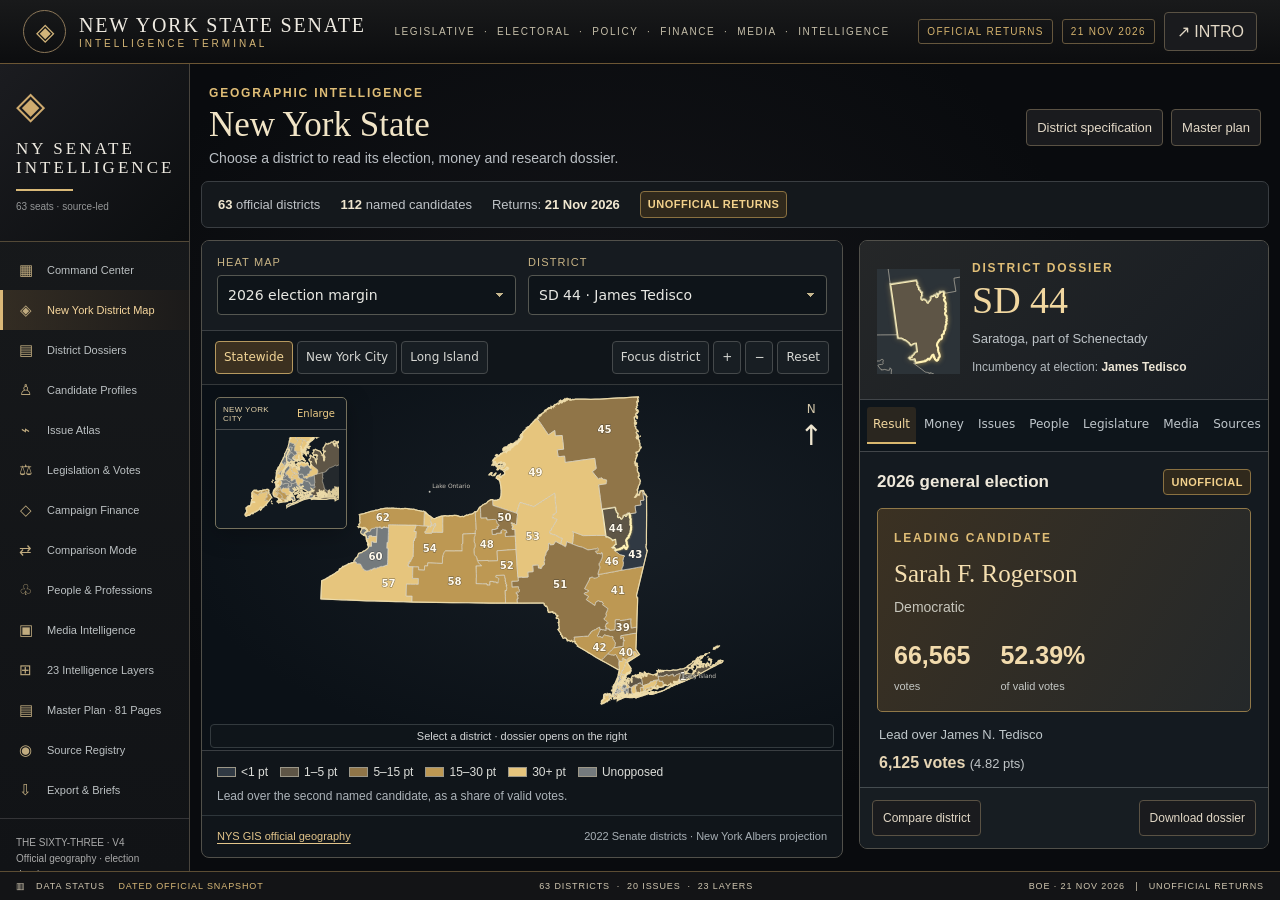
==== commit 20a2aae6: "Replace Senate review map with official geography and sourced district dossiers" ====
--- a/ny-senate-atlas-review/index.html
+++ b/ny-senate-atlas-review/index.html
@@ -2,7 +2,7 @@
 <html lang="en">
 <head>
 <meta charset="utf-8"><meta name="viewport" content="width=device-width,initial-scale=1"><meta name="format-detection" content="telephone=no"><meta name="color-scheme" content="dark">
-<title>New York Senate Political Intelligence | 3D Atlas Review</title>
+<title>New York Senate Political Intelligence | Official District Atlas</title>
 <style>
 :root{--bg:#080a0d;--panel:#121417;--panel2:#171a1e;--paper:#eee9da;--gold:#d9b978;--gold2:#ad8844;--silver:#abb2b9;--line:#544a38;--txt:#eeeae1;--muted:#949697;--green:#40694f;--bronze:#9c7547;--warn:#c4a16b;--select:#f1d398;--ease:cubic-bezier(.2,.7,.2,1)}
 *{box-sizing:border-box}html,body{margin:0;min-height:100%;background:var(--bg);color:var(--txt);font-family:Inter,'Helvetica Neue',Arial,sans-serif}body{overflow-x:hidden}button,input,select{font:inherit}button{cursor:pointer}a{color:var(--gold)}.serif{font-family:'Iowan Old Style','Baskerville','Times New Roman',serif}.caps{text-transform:uppercase;letter-spacing:.17em}.small{font-size:10px}.micro{font-size:9px}.subtle{color:var(--muted)}.gold{color:var(--gold)}.rule{height:1px;background:linear-gradient(90deg,transparent,var(--gold2),transparent);opacity:.55}.tag{display:inline-block;border:1px solid #5f523d;border-radius:3px;color:var(--gold);padding:4px 7px;font-size:9px;letter-spacing:.11em;text-transform:uppercase}.tag.good{border-color:#406b59;color:#9dcbb4}.tag.dim{border-color:#4c4d4f;color:#a6a9aa}.ghost{border:1px solid #5a5244;background:#1a1b1e;color:#e2d8c6;border-radius:4px;padding:9px 12px;transition:.2s}.ghost:hover{border-color:var(--gold);color:white}.goldBtn{background:linear-gradient(135deg,#e7cc90,#9b753e);color:#17140f;border:1px solid #e9cf99;border-radius:3px;padding:11px 17px;font-weight:700;letter-spacing:.14em;text-transform:uppercase;font-size:10px;box-shadow:0 0 24px #b58b4238}.goldBtn:hover{filter:brightness(1.14)}.ghost:focus-visible,.goldBtn:focus-visible,.nav:focus-visible,.map-path:focus-visible{outline:2px solid #e2c68f;outline-offset:2px}.contentBtn{background:#151718;border:1px solid #4f4d48;border-radius:4px;color:#d6d8d8;padding:8px 11px}.contentBtn.active{border-color:var(--gold);background:#30291e;color:var(--gold)}
@@ -20,6 +20,7 @@
 /* Atlas V2 isolated module — no baseline changes */
 .atlasv2{display:grid;grid-template-columns:minmax(0,1fr) 310px;gap:12px}.atlasv2 .mapBox{min-height:500px;height:540px;overflow:hidden;position:relative;background:radial-gradient(ellipse at 58% 48%,#252a28,#0b1012 72%)}.atlasv2 .mapBox svg{height:100%;width:100%;max-width:none;transition:transform .55s ease}.atlasv2 .mapBox.tilt svg{transform:perspective(1100px) rotateX(20deg) rotateZ(-2deg) scale(.96)}.atlasv2 .map-path{cursor:pointer;transition:fill .25s,opacity .25s,stroke-width .25s}.atlasv2 .map-path:hover{stroke:#fff0c3;stroke-width:2}.atlasv2 .map-path.selected{stroke:#f5d28d;stroke-width:2.8;filter:drop-shadow(0 0 5px #e1b867)}.atlasv2 .map-path.filtered{opacity:.17}.atlasControls{display:flex;gap:8px;flex-wrap:wrap;padding:11px;border-bottom:1px solid #494338;align-items:center}.atlasControls select,.atlasControls input{background:#161a1c;border:1px solid #66583f;color:#e9dfc9;padding:8px;min-width:120px;max-width:260px;border-radius:3px}.atlasControls button{white-space:nowrap}.atlasPanel{background:#121618;border:1px solid #65553d;border-radius:5px;overflow:hidden}.atlasLegend{display:flex;flex-wrap:wrap;gap:10px;padding:11px;color:#c8c5bc;font-size:10px}.atlasDetail{padding:16px}.atlasDetail h3{font:38px Georgia,serif;color:#e2c486;margin:4px 0}.atlasDetail p{line-height:1.6;font-size:12px;color:#c8c7c2}.atlasInfo{padding:10px;border:1px solid #514b3e;background:#191b1c;margin:12px 0}.atlasTiles{display:grid;grid-template-columns:repeat(9,minmax(0,1fr));gap:6px;margin-top:12px}.atlasTile{background:#171b1c;border:1px solid #47483f;color:#e4dfd4;padding:11px 2px;font:12px Georgia,serif}.atlasTile:hover,.atlasTile.active{border-color:#d8b979;background:#332c1d;color:#f6d894}.atlasFoot{font-size:10px;line-height:1.6;color:#9faaa9;padding:12px 4px}.atlasEmpty{padding:12px;color:#e2d5bd;border:1px dashed #716149;background:#201d19}.atlasToggle{display:flex;gap:6px}.atlasToggle button.active{border-color:#d9b978;background:#3a3020;color:#f3d18b}@media(max-width:1100px){.atlasv2{grid-template-columns:1fr}.atlasTiles{grid-template-columns:repeat(7,1fr)}}@media(max-width:600px){.atlasTiles{grid-template-columns:repeat(5,1fr)}.atlasv2 .mapBox{height:350px;min-height:350px}.atlasControls select{min-width:110px}}
 </style>
+<link rel="stylesheet" href="./atlas-v3.css?v=3">
 </head><body>
 <noscript><div style="padding:30px;background:#080a0d;color:#e7cc90;font:18px Georgia,serif">JavaScript must be enabled in Safari to run the interactive Senate Terminal.</div></noscript>
 <div id="intro">
@@ -35,81 +36,13 @@
  <div class="introNote">VOICE NARRATION: <span class="quote">“The world is a upper east side mom.”</span><br><br>On first entry, the voice is triggered by your click. Source snapshots are NOT live data.</div>
 </div>
 <div id="app">
- <header class="appHead"><div class="appBrand"><div class="seal">◈</div><div><h1>NEW YORK STATE SENATE</h1><p>INTELLIGENCE TERMINAL</p></div></div><div class="headLinks">LEGISLATIVE &nbsp;·&nbsp; ELECTORAL &nbsp;·&nbsp; POLICY &nbsp;·&nbsp; FINANCE &nbsp;·&nbsp; MEDIA &nbsp;·&nbsp; INTELLIGENCE</div><div class="headRight"><span class="stamp">◉ PDF SNAPSHOT</span><span class="stamp">NOV 19, 2026</span><button class="ghost" id="backToIntro" title="Replay opening">↗ INTRO</button></div></header>
- <div class="appBody"><aside class="sidebar"><div class="sidebarTop"><div class="crest">◈</div><h2>NY SENATE<br>INTELLIGENCE</h2><div class="goldline"></div><p class="small subtle">63 seats · source-led</p></div><nav class="navBlock" id="nav"></nav><div class="sideFoot">THE SIXTY-THREE · V4<br>Trial interface · offline master-plan snapshot<br><span class="gold">No fabricated live feeds.</span></div></aside><main class="workspace"><div class="workspaceScroll" id="workspaceScroll"><div id="workspaceContent"></div></div></main></div>
- <footer class="statusFoot"><span>▥ &nbsp; DATA STATUS &nbsp;&nbsp; <span class="gold">PDF SNAPSHOT · NOT LIVE</span></span><span>63 DISTRICTS &nbsp;·&nbsp; 20 ISSUES &nbsp;·&nbsp; 23 LAYERS</span><span>MASTER PLAN V4 · 19 NOV 2026 &nbsp; | &nbsp; UNOFFICIAL RESULTS</span></footer>
+ <header class="appHead"><div class="appBrand"><div class="seal">◈</div><div><h1>NEW YORK STATE SENATE</h1><p>INTELLIGENCE TERMINAL</p></div></div><div class="headLinks">LEGISLATIVE &nbsp;·&nbsp; ELECTORAL &nbsp;·&nbsp; POLICY &nbsp;·&nbsp; FINANCE &nbsp;·&nbsp; MEDIA &nbsp;·&nbsp; INTELLIGENCE</div><div class="headRight"><span class="stamp">OFFICIAL RETURNS</span><span class="stamp">21 NOV 2026</span><button class="ghost" id="backToIntro" title="Replay opening">↗ INTRO</button></div></header>
+ <div class="appBody"><aside class="sidebar"><div class="sidebarTop"><div class="crest">◈</div><h2>NY SENATE<br>INTELLIGENCE</h2><div class="goldline"></div><p class="small subtle">63 seats · source-led</p></div><nav class="navBlock" id="nav"></nav><div class="sideFoot">THE SIXTY-THREE · V4<br>Official geography · election dossiers<br><span class="gold">Sources and dates in every dossier.</span></div></aside><main class="workspace"><div class="workspaceScroll" id="workspaceScroll"><div id="workspaceContent"></div></div></main></div>
+ <footer class="statusFoot"><span>▥ &nbsp; DATA STATUS &nbsp;&nbsp; <span class="gold">DATED OFFICIAL SNAPSHOT</span></span><span>63 DISTRICTS &nbsp;·&nbsp; 20 ISSUES &nbsp;·&nbsp; 23 LAYERS</span><span>BOE · 21 NOV 2026 &nbsp; | &nbsp; UNOFFICIAL RETURNS</span></footer>
 </div>
 <div id="toast" role="status" aria-live="polite"></div>
-<script>const DATA={"issues":[{"id":1,"title":"Data centres and the moratorium bill","body":"01 Data centres and the moratorium bill\nDEFINITION                  Siting, power and water demand of large data centres (50 MW and above), local moratoria, and the state\n                       pause and omnibus bill.\n\nWHY IT MATTERED IN      Executive Order 62 (Jul 14, 2026) paused permits for projects of 50 MW and up. A one-year pause bill\n2026                   passed the Senate 43–17 on June 4 (Rockland News, S19). The omnibus S10642/A11560 (one-year\n                        moratorium plus utility-rate protections) awaits Hochul, with an end-of-January 2027 pocket-veto clock.\n                                           It was the most-lobbied bill in Jul–Aug (101 filings, COELIG). Siena (Sept.): 63% oppose a big centre\n                              locally (S11). Quinnipiac: 2% named it the top issue.\n\nREGIONS AND DISTRICTS  Long Island: Brookhaven moratorium and paused 176.6 MW Yaphank project (SD1, SD3; S32, S33).\n                     Hudson Valley: SD38 (Rand v. Weber), SD39 (East Fishkill 1 GW proposal withdrawn; moratorium to\n                         2029), SD41. North Country: Massena, 10 proposals (SD45, SD49; S34). CNY: SD48, SD50, SD53.\n                        Southern Tier: Oneonta freeze (SD51), SD58. WNY: STAMP, Stream 500 MW (SD57; S35). About 12 GW\n                           of data-centre load in the NYISO queue (Layers Page).\n\nMETRICS AND            Candidate position per SD (14 SDs have a candidate or news item in the dashboard; SD26’s is AI-safety\nINDICATORS                law, not siting); count of local moratoria; MW proposed by site; COELIG lobbying filings on the bill;\n                          statewide opposition share (Siena); bill status (signed, vetoed, pocket-vetoed).\n\nDATA SOURCES            governor.ny.gov EO 62; COELIG (Oct 27); City & State (Nov 9); S11, S12, S14–S19, S32–S38, S60, S61\n\nEVIDENCE LABEL             Candidate position   Measured (lobbying)   Statewide poll\n\nVOTER BLOCS            Host-town residents; farmers and rural landowners; construction trades (opposed the omnibus);\n                           ratepayers; environmental groups; Stony Brook students who cited AI’s environmental impact\n                          (anecdote); the Tonawanda Seneca Nation (see 20).\n\nGAPS / UNVERIFIED            Unverified / gap  Hinchey’s (SD41) data-centre stance not fully verified. No district-level opinion data.","district_mentions":[1,3,26,38,39,41,45,48,49,50,51,53,57,58],"pdf_page":8,"status":"PDF issue block; district associations are mentions, not measured vote estimates"},{"id":2,"title":"Higher education: SUNY/CUNY funding, tuition and TAP","body":"02 Higher education: SUNY/CUNY funding, tuition and TAP\nDEFINITION                State operating and capital support for SUNY and CUNY, tuition levels, TAP aid and free-tuition\n                           proposals. K-12 items are kept under 11 and are not counted here.\n\nWHY IT MATTERED IN    A $54M budget item held SUNY tuition flat in 2026 (NYSenDems). The free-tuition bill S4781 stalled.\n2026                 PSC-CUNY, the SUNY Student Assembly and Young Invincibles framed it as a 2027 budget fight. Few\n                         candidates spoke on it.\n\nREGIONS AND DISTRICTS  Campus seats (geographic indicator only, S7): SD43 (RPI, HVCC), SD44 (Skidmore, Union), SD45 (SUNY\n                            Plattsburgh), SD46 (UAlbany), SD48 (Syracuse, SUNY Upstate, ESF), SD50 (SUNY Oswego), SD51\n                         (Oneonta, Cobleskill, Hartwick), SD52 (Cornell, Ithaca College, Binghamton), SD56 (Rochester), SD61\n                      (UB North), SD41 (New Paltz). NYC: NYU (SD27, SD47), Columbia (AD69, SD47). Positions: Ryan claims\n                   $450M for SUNY Upstate (SD50); Mayer, SUNY/CUNY capital (SD37); Stavisky, Title VI coordinators\n                             (SD11); Canzoneri-Fitzpatrick, campus antisemitism reporting (SD9).\n\nMETRICS AND          BA+ share (median 38.5% across SDs; range 14.7% SD32 to 82.8% SD28, ACS S8); campus count per\nINDICATORS             SD; tuition and TAP budget lines; Tompkins early vote up 66.6% vs 2022 (Cornell Daily Sun).\n\nDATA SOURCES             S7, S8, S20, S52, S54, S55; nysenate.gov S4781; x.com/NYSenDems; PSC-CUNY; Young Invincibles\n                       (Nov 4); student press (Sec. 6)\n\nEVIDENCE LABEL             Candidate position   Demographic proxy\n\nVOTER BLOCS             Students and young voters (18–34); faculty and staff unions (PSC-CUNY); college-town residents;\n                          parents paying tuition.\n\nGAPS / UNVERIFIED            Unverified / gap No SUNY-operating-aid positions for most candidates. Campus presence is not opinion.","district_mentions":[9,11,27,28,32,37,41,43,44,45,46,47,48,50,51,52,56,61],"pdf_page":8,"status":"PDF issue block; district associations are mentions, not measured vote estimates"},{"id":3,"title":"Immigration and sanctuary policy","body":"03 Immigration and sanctuary policy\nDEFINITION                State and local cooperation with federal immigration enforcement (ICE, 287(g)), the New York for All bill,\n                      and spending on migrant shelter.\n\nWHY IT MATTERED IN     The May budget enacted partial New York for All protections (S30, S31). W1 lists a ban on 287(g)-type\n2026                    agreements, a face-covering ban for officers dealing with the public, and a judicial-warrant rule for non-\n                           public areas of state and municipal facilities. Nassau ended its 287(g) deal in August (S29). NYIC Action\n                        says 33 of its endorsed senators won and is pushing the full bill in 2027.\n\nREGIONS AND DISTRICTS   Highest foreign-born shares: SD13 59.4%, SD16 56.6%, SD17 55.1%, SD15 49.2%, SD12 47.6%, SD11\n                     46.5% (ACS; lowest SD57 2.4%). Positions: NY for All backers Kawas (SD12), Myrie (SD20), Lee (SD27);\n                       Michos (SD11); Chan, shelter siting (SD17); Merante, migrant hotels (SD35); Mayer, ICE out of schools\n                          (SD37); Weber v. Rand (SD38); Esposito v. Harckham (SD40); Sheehan (SD41); Ashby (SD43); Rogerson\n                         (SD44); Stec v. Seale (SD45); Friedman (SD47); Gandolfo (SD8); Lancman (SD7). Nassau seats SD5–9.\n\nMETRICS AND            Candidate position per SD (17 SDs have a candidate or news item in the dashboard); foreign-born,\nINDICATORS              Hispanic and Asian shares (ACS); Quinnipiac share naming immigration (Suburbs 17%, Upstate 16%,\n                  NYC 8%; S9); Emerson statewide 10% (S13).\n\nDATA SOURCES            S9, S13, S14, S17, S19, S24, S26, S29–S31, S51, S53–S55, S62, S65; W1; NYIC Action (Nov 4);\n                      Documented NY (S48)\n\nEVIDENCE LABEL             Candidate position   Local news   Regional poll   Demographic proxy\n\nVOTER BLOCS             Immigrant advocates; diaspora communities (Sec. 3); Palestinian American and Muslim voters (SD12);\n                            police and sheriffs; suburban moderates; Party B base.\n\nGAPS / UNVERIFIED            Unverified / gap  Regional poll shares are not district results.","district_mentions":[5,7,8,11,12,13,15,16,17,20,27,35,37,38,40,41,43,44,45,47,57],"pdf_page":9,"status":"PDF issue block; district associations are mentions, not measured vote estimates"},{"id":4,"title":"Housing affordability, rent regulation and Good Cause eviction","body":"04 Housing affordability, rent regulation and Good Cause eviction\nDEFINITION              Rent levels and burden, rent regulation and tenant protections (including Good Cause eviction), housing\n                         supply and zoning, and the NYC second-home surcharge.\n\nWHY IT MATTERED IN     Good Cause eviction (signed Apr 20, 2024) is mandatory in NYC and opt-in elsewhere. By May 4, 2026,\n2026                     19 municipalities had opted in, including Albany, Beacon, Binghamton, Ithaca, Kingston, New Paltz, New\n                           Rochelle, Newburgh, Poughkeepsie, Rochester and White Plains (W6). The 2026 rent standard is\n                          reported at 8.38% downstate and 8.15% upstate (W7, secondary). The FY27 budget raised SCRIE/DRIE\n                       income limits from $50,000 to $75,000 and added a surcharge on NYC second homes worth $5M+ (W1).\n                    An appellate court let the second-home tax rollout proceed (amNY, Nov 4). Housing (transit-oriented\n                        development, 485-x) is a Senate 2027 priority.\n\nREGIONS AND DISTRICTS   Renter share highest: SD32 92.0%, SD29 90.1%, SD31 87.0%, SD30 83.1%, SD18 82.6%, SD33 82.2%;\n                          lowest SD5 9.5%, SD2 11.3%. Severe rent burden (50%+ of income) highest: SD38 38.2%, SD33 37.7%,\n                    SD32 36.6%, SD3 35.3%, SD22 34.8%. Positions: zoning-override opponents Rhoads (SD5), Gandolfo\n                          (SD8), Merante (SD35); social housing Kawas (SD12), Lee (SD27); Mitchell-Lama plan (SD13);\n                        commercial rent stabilisation (SD36); Rand opposes rent control (SD38); green social housing (SD41);\n                          tenant protections (SD47, SD53, SD57); Micron-area housing (SD50). Good Cause seats: all NYC seats;\n                          the dashboard places Ithaca and Binghamton in SD52 and New Paltz in SD41.\n\nMETRICS AND             Renter share and 50%+ rent burden by SD (ACS B25003; rent-burden table in the dashboard via Census\nINDICATORS               Reporter); Good Cause coverage (NYC plus opt-in list); Quinnipiac housing share (NYC 10%, Suburbs\n                     7%, Upstate 2%); Emerson statewide housing 17%.\n\nDATA SOURCES            S8, S9, S13, S19, S20, S54, S55, S60, S61; W1, W6, W7; amNY (Nov 4); Gothamist; Senate Majority\n                        budget summary; CBC Blueprint (Nov 16)\n\nEVIDENCE LABEL             Candidate position   Demographic proxy   Measured (opt-in list)   Regional poll\n\nVOTER BLOCS             Renters and young renters; homeowners and co-op owners; seniors (SCRIE); real estate (REBNY, NYS\n                           Realtors RPAC); tenant groups; DSA and WFP.\n\nGAPS / UNVERIFIED            Unverified / gap  Unverified: SD assignment of the other opt-in municipalities (check against TIGER SLDU,\n                            S7). Unverified: a June 2026 NYC rent-freeze vote, seen only in a secondary summary; check with the\n                         Rent Guidelines Board.","district_mentions":[2,3,5,8,12,13,18,22,27,29,30,31,32,33,35,36,38,41,47,50,52,53,57],"pdf_page":9,"status":"PDF issue block; district associations are mentions, not measured vote estimates"},{"id":5,"title":"Cost of living and affordability","body":"05 Cost of living and affordability\nDEFINITION              Everyday prices: groceries, insurance, transport, health costs and household taxes. Kept separate from\n                        housing (04) and utility bills (08).\n\nWHY IT MATTERED IN       Affordability topped every Quinnipiac region (NYC 26%, Upstate 20%, Suburbs 20%; S9). Emerson:\n2026                 economy 34% statewide (S13). Pocketbook items in the FY27 budget (W1): no state income tax on up to\n                       $25,000 of tips in 2026; a child tax credit of up to $1,000 per child under four; auto-insurance rules. The\n                    One Fair Price Act S8623 (surveillance pricing) awaits Hochul.\n\nREGIONS AND DISTRICTS   Statewide. Lowest median household income: SD32 $38,083, SD29 $43,239, SD33 $51,779, SD63\n                        $54,040, SD31 $57,904, SD30 $58,903 (median across SDs $83,364). Candidate framing: Griffo called\n                          cost of living the district’s biggest challenge (SD53); also SD2, SD7, SD12, SD17, SD38, SD39, SD40.\n\nMETRICS AND             Quinnipiac affordability and economy shares by region; Emerson statewide; median household income\nINDICATORS             by SD (ACS); count of SDs where candidates led on costs.\n\nDATA SOURCES            S9, S10, S13, S15, S19, S25–S27, S54, S60, S62; W1; City & State (Nov 9)\n\nEVIDENCE LABEL              Regional poll   Candidate position   Demographic proxy\n\nVOTER BLOCS            Working families; seniors on fixed incomes; small-business owners; suburban moderates; young voters.\n\nGAPS / UNVERIFIED            Unverified / gap No district-level price data. Regional splits only.","district_mentions":[2,7,12,17,29,30,31,32,33,38,39,40,53,63],"pdf_page":10,"status":"PDF issue block; district associations are mentions, not measured vote estimates"},{"id":6,"title":"Public safety: bail, discovery reform and HALT","body":"06 Public safety: bail, discovery reform and HALT\n\nDEFINITION                  Pretrial release (2019 bail law), discovery rules, the HALT solitary-confinement law, policing, and crisis\n                         response.\n\nWHY IT MATTERED IN      Party B candidates campaigned on repealing or rolling back bail and discovery changes. Ortt (Oct 22)\n2026                       called for repeal of the HALT Act. The FY27 budget added more than $900M for public safety, $77M for\n                   NYPD subway deployment and a new crime of interfering with access to houses of worship (W1).\n                           Quinnipiac: crime named by 17% in the Suburbs and 7% Upstate. No NYC figure was published in the\n                                  split used.\n\nREGIONS AND DISTRICTS   Rollback or repeal: Murray, PROTECT Act (SD3); Wakefield (SD4); Rhoads (SD5); Gandolfo (SD8); Murillo\n                          (SD27); Bonsell (SD28); Merante (SD35); Fix (SD37); Esposito (SD40); Friedman (SD47). Bailey is\n                              identified with the 2019 changes (SD36). Crisis response: Brouk, 9-8-8 and Daniel’s Law (SD55); Vider\n                          (SD9); To (SD12); Gonzalez-Rojas (SD13). Flock cameras: SD43, SD44. House-of-worship security:\n                       SD22, SD38.\n\nMETRICS AND            Candidate position per SD (27 SDs have a candidate or news item in the dashboard); Quinnipiac crime\nINDICATORS              share by region; state budget lines (W1).\n\nDATA SOURCES            S9, S19, S21, S22, S24, S27, S54, S62; W1; @SenatorOrtt (Oct 22)\n\nEVIDENCE LABEL             Candidate position   Regional poll\n\nVOTER BLOCS              Police and correction officers (PBA/COBA positions unverified); Party B base; suburban moderates;\n                        Jewish community institutions; criminal-justice reform advocates.\n\nGAPS / UNVERIFIED            Unverified / gap  Unverified: PBA/COBA endorsements. No district crime data pulled yet.","district_mentions":[3,4,5,8,9,12,13,22,27,28,35,36,37,38,40,43,44,47,55],"pdf_page":10,"status":"PDF issue block; district associations are mentions, not measured vote estimates"},{"id":7,"title":"Energy: Indian Point, nuclear, gas and the climate law (CLCPA)","body":"07 Energy: Indian Point, nuclear, gas and the climate law (CLCPA)\nDEFINITION             The energy mix (gas, nuclear, renewables), calls to reopen Indian Point, fracking, and the 2019 Climate\n                         Leadership and Community Protection Act.\n\nWHY IT MATTERED IN     The May 2026 budget amended the CLCPA (W2): emissions rules due by the end of 2028; the binding\n2026                 40%-by-2030 target replaced by a 60%-by-2040 interim target “to the maximum extent feasible and\n                          cost effective”; the 2050 mandate kept; emissions counted on a 100-year rather than 20-year basis.\n                           Indian Point was a defining issue in SD40 (News 12, S42).\n\nREGIONS AND DISTRICTS   Westchester/Putnam: Fix wants to reopen Indian Point and roll back the climate law (SD37); Esposito\n                       wants to explore new nuclear at Indian Point, while Harckham called reopening “not a realistic option”\n                         (SD40). Gas and fracking: Weber (SD38), Sheehan (SD41). CLCPA rollback: McHugh (SD46), Griffo\n                          (SD53). Mixed sources: Brown (SD55). Renewable mandates: Ashby (SD43). Building and heat bills: NY\n                       HEAT, Mattera (SD2); All-Electric Buildings Act (SD9); GREAT Act (SD49). Krueger, 100-foot rule and\n                    NESE pipeline (SD28). Public renewable power (SD54). Green CHIPS (SD56).\n\nMETRICS AND            Candidate position on CLCPA, gas and nuclear per SD; statute status (W2); count of SDs with a named\nINDICATORS             energy pledge.\n\nDATA SOURCES            S19, S22, S42, S43, S54, S60–S62; W2; VOTE411 answers (S54)\n\nEVIDENCE LABEL             Candidate position   Local news   Measured (statute)\n\nVOTER BLOCS             Environmental groups; energy and construction trades; Business Council; upstate households heating\n                          with gas or propane; young voters.\n\nGAPS / UNVERIFIED            Unverified / gap No district opinion data on the CLCPA.","district_mentions":[2,9,28,37,38,40,41,43,46,49,53,54,55,56],"pdf_page":11,"status":"PDF issue block; district associations are mentions, not measured vote estimates"},{"id":8,"title":"Utility bills and the grid","body":"08 Utility bills and the grid\n\nDEFINITION                 Electric and gas rates, utility accountability, grid capacity and who pays for new load (including data\n                            centres).\n\nWHY IT MATTERED IN     The FY27 budget sent $1B in one-time POWER rebate checks (up to $200 for joint filers), tied utility\n2026                     executive pay to affordability, required justification for major rate hikes (W2) and, per the governor’s\n                            release, set up a RATES commission (W1). Utility bills sat in the debates in SD40, SD43 and SD44.\n\nREGIONS AND DISTRICTS  Con Ed: Krueger (SD28), Merante (SD35). Ratepayer bills: Addabbo, 45-day notice (SD15); Parker\n                           (SD21); Mayer (SD37). Central Hudson: Hinchey (public power authority) v. Sheehan (state receivership)\n                           (SD41). Skoufis (SD42). Ashby and Lander (SD43). National Grid, propane and mobile-home costs:\n                       Rogerson (SD44). Webb (SD52); Drake (SD53); grid modernisation, Mills (SD54); Guite-Williams, energy\n                       companies to pay for infrastructure (SD57).\n\nMETRICS AND                 Utility named per SD; rate cases at the PSC (planned); POWER rebate uptake (planned); data-centre load\nINDICATORS                  in the NYISO queue (~12 GW).\n\nDATA SOURCES            S21, S22, S23, S42, S44, S54, S60, S61; W1, W2; Layers Page (NYISO queue)\n\nEVIDENCE LABEL             Candidate position   Measured (budget)\n\nVOTER BLOCS             Ratepayers; seniors on fixed incomes; rural propane and mobile-home households (SD44); renters\n                         paying their own utilities (unverified share).\n\nGAPS / UNVERIFIED            Unverified / gap  Average bills by SD not pulled. PSC rate-case data planned, not collected.","district_mentions":[15,21,28,35,37,40,41,42,43,44,52,53,54,57],"pdf_page":11,"status":"PDF issue block; district associations are mentions, not measured vote estimates"},{"id":9,"title":"Congestion pricing, transit and the MTA","body":"09 Congestion pricing, transit and the MTA\nDEFINITION             The Manhattan congestion toll, MTA funding (including the payroll mobility tax), service, fares and transit\n                             safety.\n\nWHY IT MATTERED IN     The $9 toll below 60th St funds $15B of MTA capital. Blakeman pledged to end it; repeal needs the\n2026                       Legislature, and ending enforcement risks MTA bonds (City & State, Oct 27). The two-person train crew\n                                       bill S9586 is back on Hochul’s desk (TWU for; another veto expected). The FY27 budget added $77M for\n                   NYPD subway deployment (W1).\n\nREGIONS AND DISTRICTS   Repeal or opposition: Canzoneri-Fitzpatrick (SD9), Chan (SD17), Lanza with MTA audits (SD24). Against\n                          the MTA payroll tax: Mattera (SD2), Murray (SD3). Rodriguez sought a Staten Island MTA Board seat\n                         (SD24). Fare-free buses: Kawas (SD12). Transit reliability: He (SD17). Transit investment: Taveras (SD8).\n                           Station-area housing: Piddoubny (SD5). NJ spillover: no data.\n\nMETRICS AND            Candidate position per SD; commute mode by SD (ACS, planned); toll revenue (MTA, planned).\nINDICATORS\n\nDATA SOURCES           S24, S25, S54, S55; City & State (Oct 27, Nov 9); W1\n\nEVIDENCE LABEL              Local news   Candidate position\n\nVOTER BLOCS           Long Island and Staten Island commuters; transit riders; TWU members; Manhattan CBD residents;\n                       suburban drivers.\n\nGAPS / UNVERIFIED            Unverified / gap No NJ-specific coverage. Commute-mode tables not pulled yet.","district_mentions":[2,3,5,8,9,12,17,24],"pdf_page":12,"status":"PDF issue block; district associations are mentions, not measured vote estimates"},{"id":10,"title":"Taxes, the state budget and taxes on top earners","body":"10 Taxes, the state budget and taxes on top earners\nDEFINITION                State income-tax rates for top earners, corporate taxes, property taxes and STAR, commuter and\n                      second-home taxes, and the budget calendar.\n\nWHY IT MATTERED IN       After the election, Stewart-Cousins pointed to “progressive taxation” and Mayer said the conference\n2026                   would “flex its muscles” in the budget (Politico, WXXI, Nov 10). DSA and WFP support higher taxes; the\n                          Partnership for NYC argued against. Senate Party B called a commuter tax “foolish” (Oct 26). Enacted\n                           (W1): NYC second-home surcharge ($5M+, expected at least $500M a year); no state income tax on up\n                             to $25,000 of tips. Hochul’s budget proposal follows the January 2027 session start. CBC Blueprint (Nov\n                               16).\n\nREGIONS AND DISTRICTS   Highest median household income: SD28 $162,634, SD2 $162,040, SD7 $157,922, SD5 $154,423, SD37\n                         $145,240, SD8 $143,075. Raise taxes on top earners: Lee (SD27), Guite-Williams (SD57). Cut taxes:\n                     Weber (SD38), Bolles (SD52), Griffo (SD53), Chan (SD17); Bonsell opposes new taxes (SD28). Property\n                              tax: Rhoads, STAR and tax cap (SD5); Capp (SD6); Vider (SD9); Harckham and Esposito (SD40).\n                        Gounardes: child tax credit of up to $1,600 and a review of about $3B in tax breaks (SD26). Capital\n                        Region commuters: SD43, 44, 46.\n\nMETRICS AND            Leadership statements; enacted tax measures; proposals tracked to bill numbers; median income by SD\nINDICATORS               (ACS).\n\nDATA SOURCES            S19, S54, S55, S60; W1; Politico Playbook (Nov 10); WXXI (Nov 10); @nysenategop (Oct 26); amNY (Nov\n                              4); CBC Blueprint (Nov 16)\n\nEVIDENCE LABEL             Candidate position   Measured (enacted)   Anecdote\n\nVOTER BLOCS            High earners and finance; suburban homeowners; DSA and WFP; business groups; NYC second-home\n                        owners.\n\nGAPS / UNVERIFIED            Unverified / gap CBC Blueprint URL not retained. Top-rate proposal details not yet published.","district_mentions":[2,5,6,7,8,9,17,26,27,28,37,38,40,43,52,53,57],"pdf_page":12,"status":"PDF issue block; district associations are mentions, not measured vote estimates"},{"id":11,"title":"K-12 school funding and the Foundation Aid formula","body":"11 K-12 school funding and the Foundation Aid formula\nDEFINITION                State aid to school districts (chiefly Foundation Aid), its need weights, universal pre-K, school meals, and\n                         nonpublic-school oversight.\n\nWHY IT MATTERED IN     The 2026-27 enacted budget set Foundation Aid at $27.39B, up $1.03B, with a 2% minimum increase for\n2026                    every district. It raised the English-learner weight from 0.53 to 0.60 and added a 0.12 weight for\n                       homeless and foster students. It requires full-day UPK for all four-year-olds by 2028-29, with $1.63B in\n                   UPK aid (W8). Free school meals: Bynoe says she secured $340M (SD6).\n\nREGIONS AND DISTRICTS   Singh sought Suffolk’s “fair share” of state aid (SD2). Harckham cited $350M+ in added school aid\n                         (SD40). The East Ramapo crisis was raised in SD38. Yeshiva oversight: Caller and Sutton (SD22). Healy,\n                        classroom spending (SD13). He, specialised high-school campus (SD17). Drake, equitable funding and\n                        pre-K (SD53). Robbins-Forbus, pre-K and meals (SD49). High-ELL seats (proxy for weight changes):\n                         SD13, 16, 17, 15, 12.\n\nMETRICS AND            Foundation Aid by school district from NYSED aid runs, crosswalked to SDs (planned); ELL and need\nINDICATORS               counts; UPK seats; candidate position per SD.\n\nDATA SOURCES            S19, S25, S27, S54, S60, S62; S59 (NYSUT); W8\n\nEVIDENCE LABEL             Candidate position   Measured (state aid)\n\nVOTER BLOCS             Parents (couples with kids and single parents, Sec. 8); teachers (NYSUT endorsements and field work);\n                         school boards; nonpublic-school communities.\n\nGAPS / UNVERIFIED            Unverified / gap  District-to-SD crosswalk not built. No SD-level aid totals yet.","district_mentions":[2,6,13,17,22,38,40,49,53],"pdf_page":13,"status":"PDF issue block; district associations are mentions, not measured vote estimates"},{"id":12,"title":"Healthcare, Medicaid cuts and hospitals","body":"12 Healthcare, Medicaid cuts and hospitals\n\nDEFINITION               Federal H.R. 1 cuts to Medicaid and the Essential Plan, hospital finances and closures, staffing, drug\n                          costs and single-payer proposals.\n\nWHY IT MATTERED IN     About 450,000 New Yorkers lost expanded Essential Plan eligibility on July 1, 2026 (W3, W5). WAMC\n2026                  (W3) reports that Medicaid work requirements under H.R. 1 start in January 2027, and that FPI and Public\n                            Citizen estimate 45–70 hospitals are at risk of closing. The budget gave $1.5B+ to hospitals and nursing\n                       homes, but no state money kept the Essential Plan coverage (W4). The Health Information Privacy Act\n                     S9269 awaits Hochul.\n\nREGIONS AND DISTRICTS   Rural hospitals: Robbins-Forbus (SD49), Mills (SD54). Hospital consolidation (Ellis/St Peter’s): Rogerson\n                         (SD44). Essential Plan and SNAP protection: Ryan (SD50). Health costs: Vider (SD9). Nurse staffing:\n                         Rodriguez (SD24). Insulin caps: Cooney (SD56). NY Health Act or single-payer: Kawas (SD12), Bottcher\n                          (SD47), Webb (SD52), Drake (SD53). Crisis lines: Brouk (SD55). North Country providers (W5). 1199SEIU\n                             first-round endorsements cover 28 SDs (S57).\n\nMETRICS AND              Essential Plan and Medicaid enrolment by county (DOH, planned); hospital distress lists (FPI, planned);\nINDICATORS              uninsured rate by SD (ACS, planned); candidate position per SD.\n\nDATA SOURCES           S20, S21, S28, S45, S54, S57; W3, W4, W5; COELIG; City & State\n\nEVIDENCE LABEL             Candidate position   Local news   Measured (budget)\n\nVOTER BLOCS             Healthcare workers (1199SEIU; NYSNA unverified); low-income workers; DACA recipients; seniors; rural\n                            residents.\n\nGAPS / UNVERIFIED            Unverified / gap  Unverified: SD-level enrolment losses. Hospital-at-risk lists not mapped to SDs.","district_mentions":[9,12,24,44,47,49,50,52,53,54,55,56],"pdf_page":13,"status":"PDF issue block; district associations are mentions, not measured vote estimates"},{"id":13,"title":"Childcare","body":"13 Childcare\nDEFINITION              Cost and supply of childcare, universal childcare and pre-K, NYC 2-Care and 3K, and child tax credits.\n\nWHY IT MATTERED IN     The FY27 budget added $1.7B, for $4.5B in total childcare and pre-K funding. It partners with NYC on 2-\n2026                   Care and universal 3K, funds a statewide First 3 programme, and sets a child tax credit of up to $1,000\n                         per child under four (W1).\n\nREGIONS AND DISTRICTS   Universal childcare from birth to four: Gonzalez-Rojas (SD13). Universal free childcare: Webb (SD52).\n                           Universal childcare in Nassau: Piddoubny (SD5). Childcare and pre-K: Singh (SD2), Drake (SD53).\n                          Childcare dominated the SD39 debate (S15). Child tax credit of up to $1,600: Gounardes (SD26).\n\nMETRICS AND              Families with own children under 5 and under 18 (ACS B11003); dual-earner share (B23009); single-\nINDICATORS               parent share (Sec. 8 tables, IDs verified, values not pulled); budget lines (W1).\n\nDATA SOURCES            S15, S54; W1; ACS tables in Sec. 8\n\nEVIDENCE LABEL             Candidate position   Measured (budget)   Proxy (planned)\n\nVOTER BLOCS             Parents of young children; dual-income households; single parents; childcare workers; young voters.\n\nGAPS / UNVERIFIED            Unverified / gap ACS values not pulled yet (API key needed).","district_mentions":[2,5,13,26,39,52,53],"pdf_page":14,"status":"PDF issue block; district associations are mentions, not measured vote estimates"},{"id":14,"title":"Labour, unions and the minimum wage","body":"14 Labour, unions and the minimum wage\nDEFINITION            Minimum wage levels, union priorities (crews, staffing, public-sector pay), tipped and gig work, and\n                         union endorsements and field operations.\n\nWHY IT MATTERED IN     The minimum wage is $17 in NYC, Long Island and Westchester and $16 in the rest of the state in 2026. It\n2026                     stays the same on Jan 1, 2027 because an off-ramp condition was met. Home care aides rise to $20 and\n                        $19 in 2027, and Hochul has proposed legislation to adjust the wage from March 2027 (W9). TWU wants\n                          the two-person crew bill S9586 signed. NYSUT reported 11,000 volunteer shifts and 500,000+ contacts.\n                          Construction trades opposed the data-centre omnibus.\n\nREGIONS AND DISTRICTS   $17 region: NYC seats, Long Island SD1–9 and Westchester seats. $16 region: the rest of the state. Union\n                       endorsement seats: 1199SEIU (28 SDs, S57), WFP (S58), NYSUT (S59), which claims SD17 (He) and\n                    SD39 (Kaul). Kawas: union-built social housing (SD12). Rhoads: no tax on tips or overtime (SD5).\n\nMETRICS AND          Wage schedule by region (W9); union endorsement lists; union field claims; super PAC money from gig\nINDICATORS               firms (DoorDash-funded group $885K; Uber nearly $15M for Hochul, NY Focus).\n\nDATA SOURCES           S54, S57–S59; W1, W9; City & State (Nov 9); nysut.org (Nov 4); NY Focus (Jun 24, Nov 7)\n\nEVIDENCE LABEL            Measured (wage law)   Candidate position   Local news\n\nVOTER BLOCS            Union households; low-wage, hospitality and gig workers; home care aides; small-business owners.\n\nGAPS / UNVERIFIED            Unverified / gap  Unverified: Hotel Trades Council and restaurant-group positions (Sec. 7B).\n                       Endorsements are not measured member votes.","district_mentions":[1,5,12,17,39],"pdf_page":14,"status":"PDF issue block; district associations are mentions, not measured vote estimates"},{"id":15,"title":"Agriculture and farm labour upstate","body":"15 Agriculture and farm labour upstate\nDEFINITION             Farm economics, farmworker overtime, farmland loss to solar and data-centre siting, and tariff relief.\n\nWHY IT MATTERED IN     The farmworker overtime threshold fell to 52 hours a week on Jan 1, 2026, and steps down to 40 by\n2026                   2032, with a refundable employer credit of 118% of eligible overtime cost (W10). The FY27 budget\n                         created a $30M Agricultural Resiliency Against Tariffs programme (W1).\n\nREGIONS AND DISTRICTS   Tague, agriculture and rural communities (SD51). Frazier opposed selling rural land to data centres\n                           (SD51). SUNY Oneonta MOU on an agri-research project (SD51). Brown: solar on marginal, not\n                           productive, farmland (SD55). Guite-Williams opposes industrial development of farmland like STAMP\n                          (SD57). Other rural seats (e.g. SD45, 49, 54, 58) likely matter but have no farm-specific dossier item.\n\nMETRICS AND            Overtime threshold schedule (W10); farmland-siting positions; Census of Agriculture by county,\nINDICATORS              crosswalked to SDs (planned); BOE occupation “farmer” among donors (planned).\n\nDATA SOURCES           S36, S38, S54; W1, W10; Sec. 7 employment groups\n\nEVIDENCE LABEL            Measured (schedule)   Candidate position\n\nVOTER BLOCS            Farmers and dairy producers; farmworkers; rural landowners; Farm Bureau (positions unverified).\n\nGAPS / UNVERIFIED            Unverified / gap  Unverified: Farm Bureau and farmworker-group positions; farm counts by SD.","district_mentions":[45,51,55,57],"pdf_page":15,"status":"PDF issue block; district associations are mentions, not measured vote estimates"},{"id":16,"title":"Environment and water","body":"16 Environment and water\nDEFINITION               Drinking-water quality (nitrogen, nitrates, PFAS), lakes and algal blooms, flooding, landfills and\n                             incinerators, and pipelines.\n\nWHY IT MATTERED IN      Water quality framed the SD1 race (S17). The budget raised the Environmental Protection Fund to $450M\n2026                  and kept $1B for climate mitigation and adaptation (W2). Data-centre water use is part of item 01.\n\nREGIONS AND DISTRICTS  Long Island: nitrogen and drinking water (SD1), nitrate levels (SD2), water infrastructure (SD7). Capital\n                          Region: PFAS, Lander (SD43). CNY: water in the SD48 debate (S44). Finger Lakes: algal blooms, Mills;\n                             incinerator ban (Finger Lakes Community Preservation Act), Helming (SD54). Westchester: Office of\n                          Flooding Prevention, Mayer (SD37). NYC: NESE pipeline, Krueger (SD28). Southern Tier: landfills and\n                          coal ash (SD58). WNY: Tonawanda Seneca Big Woods and waterways (SD57, W11).\n\nMETRICS AND            Water items per SD; state fund levels (W2); water-system violation data (planned, source to verify).\nINDICATORS\n\nDATA SOURCES            S16, S17, S22, S26, S44, S54; W2, W11\n\nEVIDENCE LABEL             Candidate position   Local news\n\nVOTER BLOCS             Environmental groups; lake communities; Long Island homeowners; parents of infants (nitrate warning,\n                         SD2).\n\nGAPS / UNVERIFIED            Unverified / gap  Unverified: water-quality datasets by SD.","district_mentions":[1,2,7,28,37,43,48,54,57,58],"pdf_page":15,"status":"PDF issue block; district associations are mentions, not measured vote estimates"},{"id":17,"title":"Election law, redistricting and voting access","body":"17 Election law, redistricting and voting access\nDEFINITION                  District lines and the redistricting process, ballot access and line order, campaign public financing, and\n                          student voting access.\n\nWHY IT MATTERED IN       In June 2026 (June 3 per W12), the Legislature gave first passage to constitutional amendment S10637-\n2026                     A/A11553. It would allow mid-decade congressional redistricting, adopt legislative maps by simple\n                           majority and remove the ban on maps that favour a party or incumbent. It needs second passage in 2027\n                      and voter approval in late 2027; the earliest new maps would be for 2028 (W12). Tedisco blamed\n                              redistricting for his loss (WNYT, Nov 6). The current lines were drawn by a court-appointed special\n                        master in 2022 (LATFOR).\n\nREGIONS AND DISTRICTS   Statewide (the amendment). SD44 (Tedisco). SD52: Webb’s bill on college-student voting access. SD43:\n                       mandatory hand recount (Lander +91). Public matching funds in SD22 (Caller $375,000, the largest\n                        Senate match found), SD39 and SD43. WFP drew 360,000+ Hochul votes and is set to take Row C from\n                          the Conservatives.\n\nMETRICS AND          Amendment status; public-match totals by SD; ballot-line vote shares; early-vote changes (e.g.\nINDICATORS             Tompkins +66.6%).\n\nDATA SOURCES           S54, S63, S64; W12; LATFOR; WNYT (Nov 6); NY Focus (Nov 7); public-match filings (Sep 17)\n\nEVIDENCE LABEL            Measured   Candidate position   Local news\n\nVOTER BLOCS             Party committees; minor parties (WFP, Conservative); students and campus voters; good-government\n                        groups (unverified).\n\nGAPS / UNVERIFIED            Unverified / gap  Unverified: voter-registration counts by SD (not pulled).","district_mentions":[22,39,43,44,52],"pdf_page":16,"status":"PDF issue block; district associations are mentions, not measured vote estimates"},{"id":18,"title":"Ethics, lobbying and Albany reform","body":"18 Ethics, lobbying and Albany reform\n\nDEFINITION               Lobbying, campaign money and super PACs, public financing, legislative leadership rules and the\n                         pocket-veto process.\n\nWHY IT MATTERED IN     COELIG (Oct 27): the data-centre bill was the most-lobbied (101 filings, Jul–Aug). Top firms: Brown &\n2026                   Weinraub $4.6M, Bolton-St. Johns $3.2M, Kasirer $3.0M; Senate Majority staff drew 162 filings. Super\n                    PAC spend in legislative primaries reached $9.6M, nearly 5× 2024, with $2.9M against DSA candidates\n                      (NY Focus, Jun 24). The 2026 cycle passed $500M overall. 388 bills awaited Hochul on Nov 9. Stewart-\n                        Cousins faces an 8-year leadership limit, and a rule change is predicted.\n\nREGIONS AND DISTRICTS   Statewide. Primary money: SD13 (Progress for New York, $781K) and SD27 (Downtown for Change IE).\n                   RSCC spending: SD9, SD38, SD39, SD43, SD44.\n\nMETRICS AND            Lobbying filings by bill and client (COELIG); super PAC and IE totals; public-match totals; leadership-rule\nINDICATORS              changes.\n\nDATA SOURCES          COELIG (Oct 27); NY Focus (Jun 24, Nov 7); City & State; Transparency USA; South Shore Press\n\nEVIDENCE LABEL            Measured   Anecdote\n\nVOTER BLOCS           Good-government advocates; DSA and WFP; real estate, tech, gaming (New York Future, $2.6M) and\n                       gig-economy funders.\n\nGAPS / UNVERIFIED            Unverified / gap The Ramos claim that Steve Cohen funds the PAC is unconfirmed.","district_mentions":[9,13,27,38,39,43,44],"pdf_page":16,"status":"PDF issue block; district associations are mentions, not measured vote estimates"},{"id":19,"title":"Gun policy","body":"19 Gun policy\nDEFINITION                State firearms law: red-flag orders, ghost and 3D-printed guns, safe storage and industry liability.\n\nWHY IT MATTERED IN     The FY27 budget set first-in-the-nation 3D-printer safety standards, criminalised printable gun\n2026                       blueprints and banned pistols easily converted to machine guns (W1). The governor’s release claims\n                     2025 had the fewest shootings statewide on record; this is an official claim, not checked against crime\n                            data.\n\nREGIONS AND DISTRICTS   Red-flag and ghost-gun votes: Cooney (SD56). Harckham defended state gun-safety laws (SD40). Fahy,\n                          gun-industry liability law (SD46). Rogerson, safe gun storage (SD44).\n\nMETRICS AND            Candidate records; statute status (W1); shooting incidents (DCJS GIVE data, planned).\nINDICATORS\n\nDATA SOURCES            S21, S54, S62; W1\n\nEVIDENCE LABEL             Candidate position (record)   Measured (statute)\n\nVOTER BLOCS            Gun-safety advocates; suburban parents; hunters and gun owners (no 2026 source found).\n\nGAPS / UNVERIFIED            Unverified / gap  Unverified: Party B candidate gun positions and gun-owner group endorsements (none\n                            located).","district_mentions":[40,44,46,56],"pdf_page":17,"status":"PDF issue block; district associations are mentions, not measured vote estimates"},{"id":20,"title":"Tribal and Indigenous issues: the Tonawanda Seneca Nation and STAMP","body":"20 Tribal and Indigenous issues: the Tonawanda Seneca Nation and STAMP\nDEFINITION               Treaty rights, sovereignty and environmental impact for Haudenosaunee nations, focused on the STAMP\n                              industrial site next to the Tonawanda Reservation.\n\nWHY IT MATTERED IN      Per the Nation’s release (W11), the Tonawanda Seneca Nation opposed Stream’s proposed 500 MW data\n2026                     centre at STAMP in Genesee County (S35). The Nation and the Sierra Club sued GCEDC in July 2025.\n                   GCEDC withdrew its approvals that September. A proposal more than twice the size, closer to the Big\n                      Woods, followed, drawing 17+ hours of testimony and 3,500 comments. On Nov 13, 2026 (Treaty of\n                       Canandaigua anniversary), the Nation called on Hochul to stop the project; no approvals had been\n                           granted.\n\nREGIONS AND DISTRICTS  SD57 (Genesee County): Guite-Williams opposed the STAMP project. Borrello (incumbent): no 2026\n                           questionnaire answers found. The state data-centre pause (item 01) may bear on the project.\n\nMETRICS AND              Project approvals and permits; Nation statements; candidate positions; litigation status.\nINDICATORS\n\nDATA SOURCES           S35, S54; W11\n\nEVIDENCE LABEL              Local news   Candidate position\n\nVOTER BLOCS           Haudenosaunee citizens; environmental allies (Sierra Club); Genesee County economic developers\n                       (GCEDC); construction trades.\n\nGAPS / UNVERIFIED            Unverified / gap  Unverified: issues for other nations (e.g. Seneca Nation, Oneida, Akwesasne Mohawk,\n                         Shinnecock). None are in the current sources.","district_mentions":[57],"pdf_page":17,"status":"PDF issue block; district associations are mentions, not measured vote estimates"}],"sections":[{"id":"01","title":"Project overview and goal","start":4,"end":5},{"id":"02","title":"Twenty tracked policy issues","start":6,"end":17},{"id":"03","title":"Voter blocs and methodology","start":18,"end":18},{"id":"04","title":"Upstate versus downstate","start":19,"end":19},{"id":"05","title":"Manhattan AD / ED analysis","start":20,"end":21},{"id":"06","title":"College departments and student media","start":22,"end":23},{"id":"07","title":"Employment groups","start":24,"end":25},{"id":"08","title":"Household and life-stage","start":26,"end":27},{"id":"09","title":"Complete source directory","start":28,"end":33},{"id":"10","title":"Data access and legality","start":34,"end":35},{"id":"11","title":"Evidence labels and ethics","start":36,"end":36},{"id":"12","title":"Design system","start":37,"end":37},{"id":"13","title":"Reddit opinion research","start":38,"end":41},{"id":"14","title":"Additional public platforms","start":42,"end":44},{"id":"15","title":"Race, ethnicity, ancestry and language","start":45,"end":52},{"id":"16","title":"Specialized and independent school alumni","start":53,"end":55},{"id":"17","title":"Expanded professions","start":56,"end":58},{"id":"18","title":"Every district map","start":59,"end":62},{"id":"19","title":"Candidate media","start":63,"end":64},{"id":"20","title":"Build phases and next steps","start":65,"end":66},{"id":"A","title":"Dashboard source registry (67)","start":67,"end":70},{"id":"B","title":"Intelligence source link cards","start":71,"end":72},{"id":"C","title":"Logged social and video items","start":73,"end":75},{"id":"D","title":"Gaps and unverified material","start":76,"end":76},{"id":"E","title":"Issue sources W1-W12","start":77,"end":77},{"id":"F","title":"Platform sources R1-R24","start":78,"end":79},{"id":"G","title":"New layer sources V1-V33","start":80,"end":81}],"pages":["P O L I T I C A L   I N T E L L I G E N C E T E R M I N A L   · M A S T E R P L A N\nThe Sixty-Three\nNew York State Senate 2026\n\n\n\n\n\nEverything decided for the project: issues, voter blocs, geography, campuses,\nemployment, household, Reddit and other online-opinion layers, race and ethnicity,\nschool alumni, expanded professions, district maps, candidate media, sources, data\naccess, ethics and design.\n\nVersion 4 · Prepared Nov 19, 2026 (IST) · 20 issues · 23 layers · Scope: NY State\nSenate only (63 districts) · Results unofficial until BOE certification\n\n\n\n\n\nParty A     Party B     Uncalled","C O N T E N T S\nTable of contents\n\n 1          Project overview and goal                                                  4\n\n 2         Issues: twenty tracked issues, how each is measured, data sources                     6\n\n 3         Voter blocs and method                                                                18\n\n 4         Upstate vs downstate approach                                                         19\n\n 5        Manhattan approach: AD and ED neighbourhood analysis                           20\n\n6         College groups: campuses, departments and majors, student media                    22\n\n 7        Employment groups: covered and not yet covered                                 24\n\n 8       NEW: Household and life-stage layer                                           26\n\n 9        Complete source directory                                                   28\n\n 10       Types of data collected: access route and legality                                 34\n\n 11       Evidence labels and ethics rules                                               36\n\n 12       Design system                                                               37\n\n 13      NEW: Layer 17, Reddit opinion layer (qualitative and quantitative)                      38\n\n 14      NEW: Layer 18, additional platforms and opinion sources                            42\n\n 15      NEW: Layer 19, race, ethnicity, ancestry and language                              45\n\n 16      NEW: Layer 20, specialized and elite high-school alumni                             53\n\n 17      NEW: Layer 21, expanded professions                                           56\n\n 18      NEW: Layer 22, a map for every district                                          59\n\n 19      NEW: Layer 23, candidate media                                              63\n\n 20        Build phases, next steps, and Meghalaya reuse                                    65\n\nA        Appendix A: Dashboard source register (67)                                       67\n\nB        Appendix B: Intelligence Layers Page link cards (36)                                         71\n\nC        Appendix C: Social items logged (X, YouTube, podcasts)                              73\n\nD        Appendix D: Gaps and unverified items                                            76","E        Appendix E: Sources added in v2 for the issues section (W1–W12)                       77\n\nF        Appendix F: Sources added in v3 for Layers 17 and 18 (R1–R24)                         78\n\nG        Appendix G: Sources added in v4 for Layers 19–23 (V1–V33)                         80","S E C T I O N  1\nProject overview and goal\n\nA non-partisan terminal for the 63 seats of the New York State Senate, built so every number carries its\nsource and its evidence type.\n\n\n Item                        Decision\n\n Product name           The Sixty-Three: NY State Senate 2026 Political Intelligence Terminal\n\n Builder                       Intern, Office of the Chief Minister of Meghalaya; independent dream project for Ivy League\n                              applications\n\n Scope                           All 63 New York State Senate districts after the Nov 3, 2026 general election. The citywide\n                    NYC expansion was dropped; the State Senate is the only chamber in scope.\n\n Goal                      Non-partisan civic and political intelligence: who won, why, who funds whom, how each\n                        segment leans. Every panel shows its source, how fresh the data is, and what kind of evidence\n                                                 it is.\n\n Users                       Policy analysts, journalists, students, campaign researchers; portfolio piece for applications\n\n Form                      Terminal plus map: Python and pandas ETL; Textual and Rich terminal; Leaflet + GeoJSON web\n                        map; scheduled refresh (cron or GitHub Actions) with source hashes kept for provenance\n\n Commands (spec)          segment corporate_lawyers , segment students:cs , sd 17 --layer money , compare sd 17 sd\n                           59\n\n Other features           Change alerts on new filings, roll calls or certified results; PDF district/segment briefs;\n                         provenance tag on every panel\n\nWhere the database stands (as of Nov 17, 2026, IST)\n\n Metric                          Value                              Source / note\n\n Seats tracked               63                             Dashboard\n\n Evidence coverage          26 solid · 18 partial · 19 thin         Dashboard coverage key (thin = mostly unopposed\n                                                                      or lightly covered safe seats)\n\n Issues tracked              20 (5 coded core layers + 15 added  Summary table in Sec. 2; v2 sources W1–W12 in\n                                       in v2)                            App. E\n\n Sources in the dashboard      67 (S1–S67)                      Dashboard source dictionary; full list in Appendix A\n register\n\n Sources on the Intelligence    36 link cards + 27 X posts, 32       Layers & Social Source Map Page\n Layers Page                 YouTube videos, 6 podcast/radio\n                                items\n\n Spec layers (v4)               23: Spec v1 layers 1–15, household   Sections 8, 13–19; v3 sources R1–R24 in Appendix F;\n                               16 (v2), Reddit 17 and other        v4 sources V1–V33 in Appendix G, checked Nov 19,\n                                 platforms 18 (v3), and new in v4:    2026\n                               race and ethnicity 19, specialized\n                           and elite school alumni 20,\n                            expanded professions 21, district\n                         maps 22, candidate media 23\n\n ACS pulled for all 63 SDs (v4)   11 ACS 2020–24 tables: race and     Sections 15 and 17; Census Reporter API, Nov 19,\n                                Hispanic origin, Hispanic origins,    2026; household tables (Section 8) still not pulled\n                               Asian groups, ancestry, birthplace,\n                               language, occupation, industry,\n                                 veterans, retirement income, age","Metric                          Value                              Source / note\n\n Seat count (unofficial)          Party A 47 called; Party B 15 called;  Layers Page citing Journal & Press, Nov 13; results\n                         SD43 in hand recount (Lander,        unofficial until BOE certification in December\n                                Party A, +91)\n\n\n\n\n\nSeat strip: 47 Party A (hunter green), 15 Party B (bronze), 1 uncalled (hatched, SD43).","S E C T I O N 2\nIssues: twenty tracked issues, how each is\nmeasured, data sources\n\nTwenty issues for the 63 seats. Each has a definition, the 2026 context, where it bites, how it is measured,\nwhere the data comes from, its evidence label and the voter blocs that care.\n\n\n  What changed in v2. The dashboard codes five core issue layers (data centres, higher education, immigration,\n   affordability/housing/utilities, public safety). This plan now tracks 20 distinct issues. The affordability layer is split into\n  housing (04), cost of living (05) and utility bills (08). Four issues come from the Intelligence Layers Page (energy,\n  congestion pricing, taxes, plus parts of 18), and ten are new. Every item cites a dashboard source (S-ids, Appendix A), a\n  Layers Page source (named outlet and date, Appendices B–C), or one of 12 sources checked for v2 on Nov 17, 2026 (W-\n   ids, Appendix E). Anything not supported is tagged unverified. District numbers come from the dashboard: ACS 2020–24\n   via Census Reporter (S8) and the per-SD evidence dossiers.\n\n2A. Summary table\n\n                       Dashboard   Regions and districts most\n #     Issue                                               Key indicators       Evidence label    Voter blocs\n                           status       affected\n\n 01    Data centres and    Core         Upstate host towns (SD45,     Candidate positions;     Candidate         Host-town residents,\n        the moratorium bill   (coded)       48, 50, 51, 53, 57, 58); LI         local moratoria;            position            farmers, trades,\n                                      Brookhaven (SD1, 3); Hudson   lobbying filings; Siena   Measured    Poll    ratepayers,\n                                              Valley (SD38, 39, 41)       63%                               Tonawanda Seneca\n\n 02    Higher education:   Core        Campus seats SD41, 43–46,   BA+ share; campus      Candidate          Students, young\n      SUNY/CUNY        (coded)       48, 50–52, 56, 61; NYC SD27,   presence; budget         position (few)       voters, faculty unions\n        funding, tuition,                 47                            items                   Demographic\n      TAP                                                                                           proxy\n\n 03    Immigration and     Core       NYC Queens/Brooklyn (SD11–   Foreign-born share;      Candidate         Immigrant advocates,\n        sanctuary policy     (coded)         17, 20, 27); Nassau (SD5–9);   NY for All positions;       position            diaspora, police,\n                              HV and upstate contests       Quinnipiac regional       Local news        suburban moderates\n                                        (SD38, 40, 41, 43–45)\n                                                                                                                                Poll   Proxy\n\n 04    Housing           Core         Bronx/Manhattan renter seats   Renter share; 50%+      Candidate          Renters, owners,\n          affordability, rent    (coded, with  (SD29–33, 18); high rent-        rent burden; Good        position            seniors, real estate,\n         regulation, Good    05 and 08)    burden SD38, 3, 22; LI zoning  Cause coverage         Proxy              tenant groups\n       Cause eviction                    (SD5, 8); Good Cause opt-in\n                                                                                             Measured                                                    cities\n\n 05    Cost of living and    Core          Statewide; lowest median      Quinnipiac/Emerson       Poll             Working families,\n         affordability         (coded, with  income SD32, 29, 33, 63, 31,    top-issue shares;                            seniors, small\n                                                                                                       Candidate\n                      04 and 08)   30                        median income            position           business\n\n                                                                                                      Proxy\n\n 06    Public safety: bail,   Core         Suburbs (LI, Westchester,       Positions on 2019        Candidate          Police and correction\n        discovery, HALT     (coded)       Rockland); NYC contested      bail/discovery;             position             officers, Party B base,\n                                           seats (SD27, 28, 47)            Quinnipiac crime           Poll              reform advocates\n                                                                      share\n\n 07    Energy: Indian       Layers Page  Westchester/Putnam (SD37,    Positions on CLCPA,     Candidate         Environmental\n         Point, nuclear, gas,  + dossiers     40); HV and upstate (SD38,     Indian Point, gas; May    position           groups, energy\n        climate law                            41, 43, 46, 53, 55)           2026 CLCPA              Local news         trades, business\n       (CLCPA)                                               amendments                           groups\n                                                                                             Measured\n\n 08     Utility bills and the   Core          Central Hudson, National         Utility named in          Candidate         Ratepayers, seniors,\n         grid                (coded, with   Grid, Con Ed territory (SD15,    statements; rebate        position             rural propane users\n                      04 and 05)     21, 28, 35, 37, 41–44, 52, 53)   and PSC reforms        Measured","Dashboard   Regions and districts most\n #     Issue                                               Key indicators       Evidence label    Voter blocs\n                           status       affected\n\n 09    Congestion pricing,  Layers Page   LI and Staten Island               Toll and capital plan;     Local news       Commuters, transit\n          transit and the MTA              commuters (SD2, 3, 9, 24);     candidate repeal                               riders, TWU                                                                                                       Candidate\n                                         Brooklyn (SD17); Queens       pledges                    position\n                                          (SD12)\n\n 10     Taxes, the state     Layers Page   Highest-income seats SD28,    Leadership              Candidate         High earners,\n       budget and taxes                     2, 7, 5, 37, 8; NYC second-      statements; enacted      position          homeowners,\n       on top earners                home owners; Capital Region   tax items; property-     Measured        DSA/WFP, business\n                                    commuters                     tax pledges                             groups\n                                                                                                 Anecdote\n\n 11     K-12 school       New in v2     Suffolk (SD2); Westchester     Foundation Aid by        Candidate          Parents, teachers\n        funding and the     (was logged   (SD40); Rockland East            district; ELL and need     position          (NYSUT), nonpublic-\n        Foundation Aid      as K-12 note)  Ramapo (SD38); high-ELL      weights; UPK           Measured         school communities\n        formula                       Queens seats\n\n 12     Healthcare,       New in v2     Rural hospital seats (SD49,      Essential Plan losses;    Candidate         Health workers\n       Medicaid cuts and                   54); Capital Region (SD44);     hospital aid;                position            (1199SEIU), low-\n         hospitals                  CNY (SD50); North Country    candidate pledges        Local news       income workers,\n                                                                                                                            seniors, rural\n                                                                                             Measured\n                                                                                                                        residents\n\n 13     Childcare        New in v2   NYC (SD13); Nassau (SD5);    Budget childcare         Candidate         Parents of young\n                                              Suffolk (SD2);                  funding; families with     position             children, dual-earner\n                                       Dutchess/Orange (SD39);     young children (ACS)    Measured           families, single\n                                        Southern Tier (SD52)                                                    parents\n                                                                                                      Proxy (planned)\n\n 14     Labour, unions and  New in v2     $17 region (NYC, LI,         Wage schedule;         Measured         Union households,\n        the minimum wage   (blocs in      Westchester) vs $16 rest of    endorsements; union                   low-wage and gig                                                                                                       Candidate\n                            Sec. 3)         state; union endorsement        field claims                position           workers, small\n                                           seats                                                                 business\n                                                                                                            Local news\n\n 15     Agriculture and    New in v2     Rural upstate (SD51, 55, 57;    Farm overtime          Measured         Farmers,\n       farm labour upstate                 other rural seats unverified)     threshold; farmland                       farmworkers, rural                                                                                                       Candidate\n                                                                                       siting positions            position          landowners\n\n 16    Environment and   New in v2      LI drinking water (SD1, 2, 7);    Water items in           Candidate         Environmental\n        water                              Finger Lakes (SD54); Capital    debates; EPF and         position           groups, lake and well\n                                        Region PFAS (SD43); CNY      climate funds             Local news        communities\n                                      (SD48)\n\n 17     Election law,      New in v2     Statewide; SD44 (Tedisco);     Redistricting            Measured          Party committees,\n         redistricting and               SD52 (student voting); SD43   amendment; public                       minor parties,\n                                                                                                       Candidate\n        voting access                     recount                     matching funds; ballot    position           students\n                                                                                    lines\n\n 18     Ethics, lobbying    New in v2     Statewide; primary super PAC  COELIG lobbying        Measured        Good-government\n       and Albany reform   (money       seats (SD13, 27)                    filings; super PAC                         advocates, DSA/WFP,\n                                                                                                 Anecdote\n                                layer)                                                totals; leadership                           industry groups\n                                                                               rules\n\n 19    Gun policy       New in v2     Seats with gun-law records:    Enacted 3D-printed      Candidate         Gun-safety\n                                     SD40, 44, 46, 56            gun measures;            position (record)    advocates; gun\n                                                                       candidate records       Measured        owners (no source\n                                                                                                                                yet)\n\n 20     Tribal and        New in v2    SD57 (Genesee County         Project status; Nation     Local news       Haudenosaunee\n        Indigenous issues               STAMP); other nations         statements                                     citizens,\n                                                                                                       Candidate\n       (Tonawanda                         unverified                                                       position           environmental allies,\n       Seneca, STAMP)                                                                                economic developers\n\n\n  There is no district-level opinion poll and no NY AP VoteCast for 2026. Regional Quinnipiac splits (Upstate / NYC / Suburbs) are applied by\n  region and must never be read as district results. Statutes, budget figures and official schedules are labelled Measured (official record).\n  Candidate names are shown without party; party appears only as Party A / Party B elsewhere in this plan. Status “Core (coded)” means\n  the issue has its own evidence layer on the dashboard map; the other issues are not yet coded per SD (see the next-steps list).","2B. Issue blocks\n\n01 Data centres and the moratorium bill\nDEFINITION                  Siting, power and water demand of large data centres (50 MW and above), local moratoria, and the state\n                       pause and omnibus bill.\n\nWHY IT MATTERED IN      Executive Order 62 (Jul 14, 2026) paused permits for projects of 50 MW and up. A one-year pause bill\n2026                   passed the Senate 43–17 on June 4 (Rockland News, S19). The omnibus S10642/A11560 (one-year\n                        moratorium plus utility-rate protections) awaits Hochul, with an end-of-January 2027 pocket-veto clock.\n                                           It was the most-lobbied bill in Jul–Aug (101 filings, COELIG). Siena (Sept.): 63% oppose a big centre\n                              locally (S11). Quinnipiac: 2% named it the top issue.\n\nREGIONS AND DISTRICTS  Long Island: Brookhaven moratorium and paused 176.6 MW Yaphank project (SD1, SD3; S32, S33).\n                     Hudson Valley: SD38 (Rand v. Weber), SD39 (East Fishkill 1 GW proposal withdrawn; moratorium to\n                         2029), SD41. North Country: Massena, 10 proposals (SD45, SD49; S34). CNY: SD48, SD50, SD53.\n                        Southern Tier: Oneonta freeze (SD51), SD58. WNY: STAMP, Stream 500 MW (SD57; S35). About 12 GW\n                           of data-centre load in the NYISO queue (Layers Page).\n\nMETRICS AND            Candidate position per SD (14 SDs have a candidate or news item in the dashboard; SD26’s is AI-safety\nINDICATORS                law, not siting); count of local moratoria; MW proposed by site; COELIG lobbying filings on the bill;\n                          statewide opposition share (Siena); bill status (signed, vetoed, pocket-vetoed).\n\nDATA SOURCES            governor.ny.gov EO 62; COELIG (Oct 27); City & State (Nov 9); S11, S12, S14–S19, S32–S38, S60, S61\n\nEVIDENCE LABEL             Candidate position   Measured (lobbying)   Statewide poll\n\nVOTER BLOCS            Host-town residents; farmers and rural landowners; construction trades (opposed the omnibus);\n                           ratepayers; environmental groups; Stony Brook students who cited AI’s environmental impact\n                          (anecdote); the Tonawanda Seneca Nation (see 20).\n\nGAPS / UNVERIFIED            Unverified / gap  Hinchey’s (SD41) data-centre stance not fully verified. No district-level opinion data.\n\n02 Higher education: SUNY/CUNY funding, tuition and TAP\nDEFINITION                State operating and capital support for SUNY and CUNY, tuition levels, TAP aid and free-tuition\n                           proposals. K-12 items are kept under 11 and are not counted here.\n\nWHY IT MATTERED IN    A $54M budget item held SUNY tuition flat in 2026 (NYSenDems). The free-tuition bill S4781 stalled.\n2026                 PSC-CUNY, the SUNY Student Assembly and Young Invincibles framed it as a 2027 budget fight. Few\n                         candidates spoke on it.\n\nREGIONS AND DISTRICTS  Campus seats (geographic indicator only, S7): SD43 (RPI, HVCC), SD44 (Skidmore, Union), SD45 (SUNY\n                            Plattsburgh), SD46 (UAlbany), SD48 (Syracuse, SUNY Upstate, ESF), SD50 (SUNY Oswego), SD51\n                         (Oneonta, Cobleskill, Hartwick), SD52 (Cornell, Ithaca College, Binghamton), SD56 (Rochester), SD61\n                      (UB North), SD41 (New Paltz). NYC: NYU (SD27, SD47), Columbia (AD69, SD47). Positions: Ryan claims\n                   $450M for SUNY Upstate (SD50); Mayer, SUNY/CUNY capital (SD37); Stavisky, Title VI coordinators\n                             (SD11); Canzoneri-Fitzpatrick, campus antisemitism reporting (SD9).\n\nMETRICS AND          BA+ share (median 38.5% across SDs; range 14.7% SD32 to 82.8% SD28, ACS S8); campus count per\nINDICATORS             SD; tuition and TAP budget lines; Tompkins early vote up 66.6% vs 2022 (Cornell Daily Sun).\n\nDATA SOURCES             S7, S8, S20, S52, S54, S55; nysenate.gov S4781; x.com/NYSenDems; PSC-CUNY; Young Invincibles\n                       (Nov 4); student press (Sec. 6)\n\nEVIDENCE LABEL             Candidate position   Demographic proxy\n\nVOTER BLOCS             Students and young voters (18–34); faculty and staff unions (PSC-CUNY); college-town residents;\n                          parents paying tuition.\n\nGAPS / UNVERIFIED            Unverified / gap No SUNY-operating-aid positions for most candidates. Campus presence is not opinion.","03 Immigration and sanctuary policy\nDEFINITION                State and local cooperation with federal immigration enforcement (ICE, 287(g)), the New York for All bill,\n                      and spending on migrant shelter.\n\nWHY IT MATTERED IN     The May budget enacted partial New York for All protections (S30, S31). W1 lists a ban on 287(g)-type\n2026                    agreements, a face-covering ban for officers dealing with the public, and a judicial-warrant rule for non-\n                           public areas of state and municipal facilities. Nassau ended its 287(g) deal in August (S29). NYIC Action\n                        says 33 of its endorsed senators won and is pushing the full bill in 2027.\n\nREGIONS AND DISTRICTS   Highest foreign-born shares: SD13 59.4%, SD16 56.6%, SD17 55.1%, SD15 49.2%, SD12 47.6%, SD11\n                     46.5% (ACS; lowest SD57 2.4%). Positions: NY for All backers Kawas (SD12), Myrie (SD20), Lee (SD27);\n                       Michos (SD11); Chan, shelter siting (SD17); Merante, migrant hotels (SD35); Mayer, ICE out of schools\n                          (SD37); Weber v. Rand (SD38); Esposito v. Harckham (SD40); Sheehan (SD41); Ashby (SD43); Rogerson\n                         (SD44); Stec v. Seale (SD45); Friedman (SD47); Gandolfo (SD8); Lancman (SD7). Nassau seats SD5–9.\n\nMETRICS AND            Candidate position per SD (17 SDs have a candidate or news item in the dashboard); foreign-born,\nINDICATORS              Hispanic and Asian shares (ACS); Quinnipiac share naming immigration (Suburbs 17%, Upstate 16%,\n                  NYC 8%; S9); Emerson statewide 10% (S13).\n\nDATA SOURCES            S9, S13, S14, S17, S19, S24, S26, S29–S31, S51, S53–S55, S62, S65; W1; NYIC Action (Nov 4);\n                      Documented NY (S48)\n\nEVIDENCE LABEL             Candidate position   Local news   Regional poll   Demographic proxy\n\nVOTER BLOCS             Immigrant advocates; diaspora communities (Sec. 3); Palestinian American and Muslim voters (SD12);\n                            police and sheriffs; suburban moderates; Party B base.\n\nGAPS / UNVERIFIED            Unverified / gap  Regional poll shares are not district results.\n\n04 Housing affordability, rent regulation and Good Cause eviction\nDEFINITION              Rent levels and burden, rent regulation and tenant protections (including Good Cause eviction), housing\n                         supply and zoning, and the NYC second-home surcharge.\n\nWHY IT MATTERED IN     Good Cause eviction (signed Apr 20, 2024) is mandatory in NYC and opt-in elsewhere. By May 4, 2026,\n2026                     19 municipalities had opted in, including Albany, Beacon, Binghamton, Ithaca, Kingston, New Paltz, New\n                           Rochelle, Newburgh, Poughkeepsie, Rochester and White Plains (W6). The 2026 rent standard is\n                          reported at 8.38% downstate and 8.15% upstate (W7, secondary). The FY27 budget raised SCRIE/DRIE\n                       income limits from $50,000 to $75,000 and added a surcharge on NYC second homes worth $5M+ (W1).\n                    An appellate court let the second-home tax rollout proceed (amNY, Nov 4). Housing (transit-oriented\n                        development, 485-x) is a Senate 2027 priority.\n\nREGIONS AND DISTRICTS   Renter share highest: SD32 92.0%, SD29 90.1%, SD31 87.0%, SD30 83.1%, SD18 82.6%, SD33 82.2%;\n                          lowest SD5 9.5%, SD2 11.3%. Severe rent burden (50%+ of income) highest: SD38 38.2%, SD33 37.7%,\n                    SD32 36.6%, SD3 35.3%, SD22 34.8%. Positions: zoning-override opponents Rhoads (SD5), Gandolfo\n                          (SD8), Merante (SD35); social housing Kawas (SD12), Lee (SD27); Mitchell-Lama plan (SD13);\n                        commercial rent stabilisation (SD36); Rand opposes rent control (SD38); green social housing (SD41);\n                          tenant protections (SD47, SD53, SD57); Micron-area housing (SD50). Good Cause seats: all NYC seats;\n                          the dashboard places Ithaca and Binghamton in SD52 and New Paltz in SD41.\n\nMETRICS AND             Renter share and 50%+ rent burden by SD (ACS B25003; rent-burden table in the dashboard via Census\nINDICATORS               Reporter); Good Cause coverage (NYC plus opt-in list); Quinnipiac housing share (NYC 10%, Suburbs\n                     7%, Upstate 2%); Emerson statewide housing 17%.\n\nDATA SOURCES            S8, S9, S13, S19, S20, S54, S55, S60, S61; W1, W6, W7; amNY (Nov 4); Gothamist; Senate Majority\n                        budget summary; CBC Blueprint (Nov 16)\n\nEVIDENCE LABEL             Candidate position   Demographic proxy   Measured (opt-in list)   Regional poll\n\nVOTER BLOCS             Renters and young renters; homeowners and co-op owners; seniors (SCRIE); real estate (REBNY, NYS\n                           Realtors RPAC); tenant groups; DSA and WFP.\n\nGAPS / UNVERIFIED            Unverified / gap  Unverified: SD assignment of the other opt-in municipalities (check against TIGER SLDU,\n                            S7). Unverified: a June 2026 NYC rent-freeze vote, seen only in a secondary summary; check with the\n                         Rent Guidelines Board.","05 Cost of living and affordability\nDEFINITION              Everyday prices: groceries, insurance, transport, health costs and household taxes. Kept separate from\n                        housing (04) and utility bills (08).\n\nWHY IT MATTERED IN       Affordability topped every Quinnipiac region (NYC 26%, Upstate 20%, Suburbs 20%; S9). Emerson:\n2026                 economy 34% statewide (S13). Pocketbook items in the FY27 budget (W1): no state income tax on up to\n                       $25,000 of tips in 2026; a child tax credit of up to $1,000 per child under four; auto-insurance rules. The\n                    One Fair Price Act S8623 (surveillance pricing) awaits Hochul.\n\nREGIONS AND DISTRICTS   Statewide. Lowest median household income: SD32 $38,083, SD29 $43,239, SD33 $51,779, SD63\n                        $54,040, SD31 $57,904, SD30 $58,903 (median across SDs $83,364). Candidate framing: Griffo called\n                          cost of living the district’s biggest challenge (SD53); also SD2, SD7, SD12, SD17, SD38, SD39, SD40.\n\nMETRICS AND             Quinnipiac affordability and economy shares by region; Emerson statewide; median household income\nINDICATORS             by SD (ACS); count of SDs where candidates led on costs.\n\nDATA SOURCES            S9, S10, S13, S15, S19, S25–S27, S54, S60, S62; W1; City & State (Nov 9)\n\nEVIDENCE LABEL              Regional poll   Candidate position   Demographic proxy\n\nVOTER BLOCS            Working families; seniors on fixed incomes; small-business owners; suburban moderates; young voters.\n\nGAPS / UNVERIFIED            Unverified / gap No district-level price data. Regional splits only.\n\n06 Public safety: bail, discovery reform and HALT\n\nDEFINITION                  Pretrial release (2019 bail law), discovery rules, the HALT solitary-confinement law, policing, and crisis\n                         response.\n\nWHY IT MATTERED IN      Party B candidates campaigned on repealing or rolling back bail and discovery changes. Ortt (Oct 22)\n2026                       called for repeal of the HALT Act. The FY27 budget added more than $900M for public safety, $77M for\n                   NYPD subway deployment and a new crime of interfering with access to houses of worship (W1).\n                           Quinnipiac: crime named by 17% in the Suburbs and 7% Upstate. No NYC figure was published in the\n                                  split used.\n\nREGIONS AND DISTRICTS   Rollback or repeal: Murray, PROTECT Act (SD3); Wakefield (SD4); Rhoads (SD5); Gandolfo (SD8); Murillo\n                          (SD27); Bonsell (SD28); Merante (SD35); Fix (SD37); Esposito (SD40); Friedman (SD47). Bailey is\n                              identified with the 2019 changes (SD36). Crisis response: Brouk, 9-8-8 and Daniel’s Law (SD55); Vider\n                          (SD9); To (SD12); Gonzalez-Rojas (SD13). Flock cameras: SD43, SD44. House-of-worship security:\n                       SD22, SD38.\n\nMETRICS AND            Candidate position per SD (27 SDs have a candidate or news item in the dashboard); Quinnipiac crime\nINDICATORS              share by region; state budget lines (W1).\n\nDATA SOURCES            S9, S19, S21, S22, S24, S27, S54, S62; W1; @SenatorOrtt (Oct 22)\n\nEVIDENCE LABEL             Candidate position   Regional poll\n\nVOTER BLOCS              Police and correction officers (PBA/COBA positions unverified); Party B base; suburban moderates;\n                        Jewish community institutions; criminal-justice reform advocates.\n\nGAPS / UNVERIFIED            Unverified / gap  Unverified: PBA/COBA endorsements. No district crime data pulled yet.","07 Energy: Indian Point, nuclear, gas and the climate law (CLCPA)\nDEFINITION             The energy mix (gas, nuclear, renewables), calls to reopen Indian Point, fracking, and the 2019 Climate\n                         Leadership and Community Protection Act.\n\nWHY IT MATTERED IN     The May 2026 budget amended the CLCPA (W2): emissions rules due by the end of 2028; the binding\n2026                 40%-by-2030 target replaced by a 60%-by-2040 interim target “to the maximum extent feasible and\n                          cost effective”; the 2050 mandate kept; emissions counted on a 100-year rather than 20-year basis.\n                           Indian Point was a defining issue in SD40 (News 12, S42).\n\nREGIONS AND DISTRICTS   Westchester/Putnam: Fix wants to reopen Indian Point and roll back the climate law (SD37); Esposito\n                       wants to explore new nuclear at Indian Point, while Harckham called reopening “not a realistic option”\n                         (SD40). Gas and fracking: Weber (SD38), Sheehan (SD41). CLCPA rollback: McHugh (SD46), Griffo\n                          (SD53). Mixed sources: Brown (SD55). Renewable mandates: Ashby (SD43). Building and heat bills: NY\n                       HEAT, Mattera (SD2); All-Electric Buildings Act (SD9); GREAT Act (SD49). Krueger, 100-foot rule and\n                    NESE pipeline (SD28). Public renewable power (SD54). Green CHIPS (SD56).\n\nMETRICS AND            Candidate position on CLCPA, gas and nuclear per SD; statute status (W2); count of SDs with a named\nINDICATORS             energy pledge.\n\nDATA SOURCES            S19, S22, S42, S43, S54, S60–S62; W2; VOTE411 answers (S54)\n\nEVIDENCE LABEL             Candidate position   Local news   Measured (statute)\n\nVOTER BLOCS             Environmental groups; energy and construction trades; Business Council; upstate households heating\n                          with gas or propane; young voters.\n\nGAPS / UNVERIFIED            Unverified / gap No district opinion data on the CLCPA.\n\n08 Utility bills and the grid\n\nDEFINITION                 Electric and gas rates, utility accountability, grid capacity and who pays for new load (including data\n                            centres).\n\nWHY IT MATTERED IN     The FY27 budget sent $1B in one-time POWER rebate checks (up to $200 for joint filers), tied utility\n2026                     executive pay to affordability, required justification for major rate hikes (W2) and, per the governor’s\n                            release, set up a RATES commission (W1). Utility bills sat in the debates in SD40, SD43 and SD44.\n\nREGIONS AND DISTRICTS  Con Ed: Krueger (SD28), Merante (SD35). Ratepayer bills: Addabbo, 45-day notice (SD15); Parker\n                           (SD21); Mayer (SD37). Central Hudson: Hinchey (public power authority) v. Sheehan (state receivership)\n                           (SD41). Skoufis (SD42). Ashby and Lander (SD43). National Grid, propane and mobile-home costs:\n                       Rogerson (SD44). Webb (SD52); Drake (SD53); grid modernisation, Mills (SD54); Guite-Williams, energy\n                       companies to pay for infrastructure (SD57).\n\nMETRICS AND                 Utility named per SD; rate cases at the PSC (planned); POWER rebate uptake (planned); data-centre load\nINDICATORS                  in the NYISO queue (~12 GW).\n\nDATA SOURCES            S21, S22, S23, S42, S44, S54, S60, S61; W1, W2; Layers Page (NYISO queue)\n\nEVIDENCE LABEL             Candidate position   Measured (budget)\n\nVOTER BLOCS             Ratepayers; seniors on fixed incomes; rural propane and mobile-home households (SD44); renters\n                         paying their own utilities (unverified share).\n\nGAPS / UNVERIFIED            Unverified / gap  Average bills by SD not pulled. PSC rate-case data planned, not collected.","09 Congestion pricing, transit and the MTA\nDEFINITION             The Manhattan congestion toll, MTA funding (including the payroll mobility tax), service, fares and transit\n                             safety.\n\nWHY IT MATTERED IN     The $9 toll below 60th St funds $15B of MTA capital. Blakeman pledged to end it; repeal needs the\n2026                       Legislature, and ending enforcement risks MTA bonds (City & State, Oct 27). The two-person train crew\n                                       bill S9586 is back on Hochul’s desk (TWU for; another veto expected). The FY27 budget added $77M for\n                   NYPD subway deployment (W1).\n\nREGIONS AND DISTRICTS   Repeal or opposition: Canzoneri-Fitzpatrick (SD9), Chan (SD17), Lanza with MTA audits (SD24). Against\n                          the MTA payroll tax: Mattera (SD2), Murray (SD3). Rodriguez sought a Staten Island MTA Board seat\n                         (SD24). Fare-free buses: Kawas (SD12). Transit reliability: He (SD17). Transit investment: Taveras (SD8).\n                           Station-area housing: Piddoubny (SD5). NJ spillover: no data.\n\nMETRICS AND            Candidate position per SD; commute mode by SD (ACS, planned); toll revenue (MTA, planned).\nINDICATORS\n\nDATA SOURCES           S24, S25, S54, S55; City & State (Oct 27, Nov 9); W1\n\nEVIDENCE LABEL              Local news   Candidate position\n\nVOTER BLOCS           Long Island and Staten Island commuters; transit riders; TWU members; Manhattan CBD residents;\n                       suburban drivers.\n\nGAPS / UNVERIFIED            Unverified / gap No NJ-specific coverage. Commute-mode tables not pulled yet.\n\n10 Taxes, the state budget and taxes on top earners\nDEFINITION                State income-tax rates for top earners, corporate taxes, property taxes and STAR, commuter and\n                      second-home taxes, and the budget calendar.\n\nWHY IT MATTERED IN       After the election, Stewart-Cousins pointed to “progressive taxation” and Mayer said the conference\n2026                   would “flex its muscles” in the budget (Politico, WXXI, Nov 10). DSA and WFP support higher taxes; the\n                          Partnership for NYC argued against. Senate Party B called a commuter tax “foolish” (Oct 26). Enacted\n                           (W1): NYC second-home surcharge ($5M+, expected at least $500M a year); no state income tax on up\n                             to $25,000 of tips. Hochul’s budget proposal follows the January 2027 session start. CBC Blueprint (Nov\n                               16).\n\nREGIONS AND DISTRICTS   Highest median household income: SD28 $162,634, SD2 $162,040, SD7 $157,922, SD5 $154,423, SD37\n                         $145,240, SD8 $143,075. Raise taxes on top earners: Lee (SD27), Guite-Williams (SD57). Cut taxes:\n                     Weber (SD38), Bolles (SD52), Griffo (SD53), Chan (SD17); Bonsell opposes new taxes (SD28). Property\n                              tax: Rhoads, STAR and tax cap (SD5); Capp (SD6); Vider (SD9); Harckham and Esposito (SD40).\n                        Gounardes: child tax credit of up to $1,600 and a review of about $3B in tax breaks (SD26). Capital\n                        Region commuters: SD43, 44, 46.\n\nMETRICS AND            Leadership statements; enacted tax measures; proposals tracked to bill numbers; median income by SD\nINDICATORS               (ACS).\n\nDATA SOURCES            S19, S54, S55, S60; W1; Politico Playbook (Nov 10); WXXI (Nov 10); @nysenategop (Oct 26); amNY (Nov\n                              4); CBC Blueprint (Nov 16)\n\nEVIDENCE LABEL             Candidate position   Measured (enacted)   Anecdote\n\nVOTER BLOCS            High earners and finance; suburban homeowners; DSA and WFP; business groups; NYC second-home\n                        owners.\n\nGAPS / UNVERIFIED            Unverified / gap CBC Blueprint URL not retained. Top-rate proposal details not yet published.","11 K-12 school funding and the Foundation Aid formula\nDEFINITION                State aid to school districts (chiefly Foundation Aid), its need weights, universal pre-K, school meals, and\n                         nonpublic-school oversight.\n\nWHY IT MATTERED IN     The 2026-27 enacted budget set Foundation Aid at $27.39B, up $1.03B, with a 2% minimum increase for\n2026                    every district. It raised the English-learner weight from 0.53 to 0.60 and added a 0.12 weight for\n                       homeless and foster students. It requires full-day UPK for all four-year-olds by 2028-29, with $1.63B in\n                   UPK aid (W8). Free school meals: Bynoe says she secured $340M (SD6).\n\nREGIONS AND DISTRICTS   Singh sought Suffolk’s “fair share” of state aid (SD2). Harckham cited $350M+ in added school aid\n                         (SD40). The East Ramapo crisis was raised in SD38. Yeshiva oversight: Caller and Sutton (SD22). Healy,\n                        classroom spending (SD13). He, specialised high-school campus (SD17). Drake, equitable funding and\n                        pre-K (SD53). Robbins-Forbus, pre-K and meals (SD49). High-ELL seats (proxy for weight changes):\n                         SD13, 16, 17, 15, 12.\n\nMETRICS AND            Foundation Aid by school district from NYSED aid runs, crosswalked to SDs (planned); ELL and need\nINDICATORS               counts; UPK seats; candidate position per SD.\n\nDATA SOURCES            S19, S25, S27, S54, S60, S62; S59 (NYSUT); W8\n\nEVIDENCE LABEL             Candidate position   Measured (state aid)\n\nVOTER BLOCS             Parents (couples with kids and single parents, Sec. 8); teachers (NYSUT endorsements and field work);\n                         school boards; nonpublic-school communities.\n\nGAPS / UNVERIFIED            Unverified / gap  District-to-SD crosswalk not built. No SD-level aid totals yet.\n\n12 Healthcare, Medicaid cuts and hospitals\n\nDEFINITION               Federal H.R. 1 cuts to Medicaid and the Essential Plan, hospital finances and closures, staffing, drug\n                          costs and single-payer proposals.\n\nWHY IT MATTERED IN     About 450,000 New Yorkers lost expanded Essential Plan eligibility on July 1, 2026 (W3, W5). WAMC\n2026                  (W3) reports that Medicaid work requirements under H.R. 1 start in January 2027, and that FPI and Public\n                            Citizen estimate 45–70 hospitals are at risk of closing. The budget gave $1.5B+ to hospitals and nursing\n                       homes, but no state money kept the Essential Plan coverage (W4). The Health Information Privacy Act\n                     S9269 awaits Hochul.\n\nREGIONS AND DISTRICTS   Rural hospitals: Robbins-Forbus (SD49), Mills (SD54). Hospital consolidation (Ellis/St Peter’s): Rogerson\n                         (SD44). Essential Plan and SNAP protection: Ryan (SD50). Health costs: Vider (SD9). Nurse staffing:\n                         Rodriguez (SD24). Insulin caps: Cooney (SD56). NY Health Act or single-payer: Kawas (SD12), Bottcher\n                          (SD47), Webb (SD52), Drake (SD53). Crisis lines: Brouk (SD55). North Country providers (W5). 1199SEIU\n                             first-round endorsements cover 28 SDs (S57).\n\nMETRICS AND              Essential Plan and Medicaid enrolment by county (DOH, planned); hospital distress lists (FPI, planned);\nINDICATORS              uninsured rate by SD (ACS, planned); candidate position per SD.\n\nDATA SOURCES           S20, S21, S28, S45, S54, S57; W3, W4, W5; COELIG; City & State\n\nEVIDENCE LABEL             Candidate position   Local news   Measured (budget)\n\nVOTER BLOCS             Healthcare workers (1199SEIU; NYSNA unverified); low-income workers; DACA recipients; seniors; rural\n                            residents.\n\nGAPS / UNVERIFIED            Unverified / gap  Unverified: SD-level enrolment losses. Hospital-at-risk lists not mapped to SDs.","13 Childcare\nDEFINITION              Cost and supply of childcare, universal childcare and pre-K, NYC 2-Care and 3K, and child tax credits.\n\nWHY IT MATTERED IN     The FY27 budget added $1.7B, for $4.5B in total childcare and pre-K funding. It partners with NYC on 2-\n2026                   Care and universal 3K, funds a statewide First 3 programme, and sets a child tax credit of up to $1,000\n                         per child under four (W1).\n\nREGIONS AND DISTRICTS   Universal childcare from birth to four: Gonzalez-Rojas (SD13). Universal free childcare: Webb (SD52).\n                           Universal childcare in Nassau: Piddoubny (SD5). Childcare and pre-K: Singh (SD2), Drake (SD53).\n                          Childcare dominated the SD39 debate (S15). Child tax credit of up to $1,600: Gounardes (SD26).\n\nMETRICS AND              Families with own children under 5 and under 18 (ACS B11003); dual-earner share (B23009); single-\nINDICATORS               parent share (Sec. 8 tables, IDs verified, values not pulled); budget lines (W1).\n\nDATA SOURCES            S15, S54; W1; ACS tables in Sec. 8\n\nEVIDENCE LABEL             Candidate position   Measured (budget)   Proxy (planned)\n\nVOTER BLOCS             Parents of young children; dual-income households; single parents; childcare workers; young voters.\n\nGAPS / UNVERIFIED            Unverified / gap ACS values not pulled yet (API key needed).\n\n14 Labour, unions and the minimum wage\nDEFINITION            Minimum wage levels, union priorities (crews, staffing, public-sector pay), tipped and gig work, and\n                         union endorsements and field operations.\n\nWHY IT MATTERED IN     The minimum wage is $17 in NYC, Long Island and Westchester and $16 in the rest of the state in 2026. It\n2026                     stays the same on Jan 1, 2027 because an off-ramp condition was met. Home care aides rise to $20 and\n                        $19 in 2027, and Hochul has proposed legislation to adjust the wage from March 2027 (W9). TWU wants\n                          the two-person crew bill S9586 signed. NYSUT reported 11,000 volunteer shifts and 500,000+ contacts.\n                          Construction trades opposed the data-centre omnibus.\n\nREGIONS AND DISTRICTS   $17 region: NYC seats, Long Island SD1–9 and Westchester seats. $16 region: the rest of the state. Union\n                       endorsement seats: 1199SEIU (28 SDs, S57), WFP (S58), NYSUT (S59), which claims SD17 (He) and\n                    SD39 (Kaul). Kawas: union-built social housing (SD12). Rhoads: no tax on tips or overtime (SD5).\n\nMETRICS AND          Wage schedule by region (W9); union endorsement lists; union field claims; super PAC money from gig\nINDICATORS               firms (DoorDash-funded group $885K; Uber nearly $15M for Hochul, NY Focus).\n\nDATA SOURCES           S54, S57–S59; W1, W9; City & State (Nov 9); nysut.org (Nov 4); NY Focus (Jun 24, Nov 7)\n\nEVIDENCE LABEL            Measured (wage law)   Candidate position   Local news\n\nVOTER BLOCS            Union households; low-wage, hospitality and gig workers; home care aides; small-business owners.\n\nGAPS / UNVERIFIED            Unverified / gap  Unverified: Hotel Trades Council and restaurant-group positions (Sec. 7B).\n                       Endorsements are not measured member votes.","15 Agriculture and farm labour upstate\nDEFINITION             Farm economics, farmworker overtime, farmland loss to solar and data-centre siting, and tariff relief.\n\nWHY IT MATTERED IN     The farmworker overtime threshold fell to 52 hours a week on Jan 1, 2026, and steps down to 40 by\n2026                   2032, with a refundable employer credit of 118% of eligible overtime cost (W10). The FY27 budget\n                         created a $30M Agricultural Resiliency Against Tariffs programme (W1).\n\nREGIONS AND DISTRICTS   Tague, agriculture and rural communities (SD51). Frazier opposed selling rural land to data centres\n                           (SD51). SUNY Oneonta MOU on an agri-research project (SD51). Brown: solar on marginal, not\n                           productive, farmland (SD55). Guite-Williams opposes industrial development of farmland like STAMP\n                          (SD57). Other rural seats (e.g. SD45, 49, 54, 58) likely matter but have no farm-specific dossier item.\n\nMETRICS AND            Overtime threshold schedule (W10); farmland-siting positions; Census of Agriculture by county,\nINDICATORS              crosswalked to SDs (planned); BOE occupation “farmer” among donors (planned).\n\nDATA SOURCES           S36, S38, S54; W1, W10; Sec. 7 employment groups\n\nEVIDENCE LABEL            Measured (schedule)   Candidate position\n\nVOTER BLOCS            Farmers and dairy producers; farmworkers; rural landowners; Farm Bureau (positions unverified).\n\nGAPS / UNVERIFIED            Unverified / gap  Unverified: Farm Bureau and farmworker-group positions; farm counts by SD.\n\n16 Environment and water\nDEFINITION               Drinking-water quality (nitrogen, nitrates, PFAS), lakes and algal blooms, flooding, landfills and\n                             incinerators, and pipelines.\n\nWHY IT MATTERED IN      Water quality framed the SD1 race (S17). The budget raised the Environmental Protection Fund to $450M\n2026                  and kept $1B for climate mitigation and adaptation (W2). Data-centre water use is part of item 01.\n\nREGIONS AND DISTRICTS  Long Island: nitrogen and drinking water (SD1), nitrate levels (SD2), water infrastructure (SD7). Capital\n                          Region: PFAS, Lander (SD43). CNY: water in the SD48 debate (S44). Finger Lakes: algal blooms, Mills;\n                             incinerator ban (Finger Lakes Community Preservation Act), Helming (SD54). Westchester: Office of\n                          Flooding Prevention, Mayer (SD37). NYC: NESE pipeline, Krueger (SD28). Southern Tier: landfills and\n                          coal ash (SD58). WNY: Tonawanda Seneca Big Woods and waterways (SD57, W11).\n\nMETRICS AND            Water items per SD; state fund levels (W2); water-system violation data (planned, source to verify).\nINDICATORS\n\nDATA SOURCES            S16, S17, S22, S26, S44, S54; W2, W11\n\nEVIDENCE LABEL             Candidate position   Local news\n\nVOTER BLOCS             Environmental groups; lake communities; Long Island homeowners; parents of infants (nitrate warning,\n                         SD2).\n\nGAPS / UNVERIFIED            Unverified / gap  Unverified: water-quality datasets by SD.","17 Election law, redistricting and voting access\nDEFINITION                  District lines and the redistricting process, ballot access and line order, campaign public financing, and\n                          student voting access.\n\nWHY IT MATTERED IN       In June 2026 (June 3 per W12), the Legislature gave first passage to constitutional amendment S10637-\n2026                     A/A11553. It would allow mid-decade congressional redistricting, adopt legislative maps by simple\n                           majority and remove the ban on maps that favour a party or incumbent. It needs second passage in 2027\n                      and voter approval in late 2027; the earliest new maps would be for 2028 (W12). Tedisco blamed\n                              redistricting for his loss (WNYT, Nov 6). The current lines were drawn by a court-appointed special\n                        master in 2022 (LATFOR).\n\nREGIONS AND DISTRICTS   Statewide (the amendment). SD44 (Tedisco). SD52: Webb’s bill on college-student voting access. SD43:\n                       mandatory hand recount (Lander +91). Public matching funds in SD22 (Caller $375,000, the largest\n                        Senate match found), SD39 and SD43. WFP drew 360,000+ Hochul votes and is set to take Row C from\n                          the Conservatives.\n\nMETRICS AND          Amendment status; public-match totals by SD; ballot-line vote shares; early-vote changes (e.g.\nINDICATORS             Tompkins +66.6%).\n\nDATA SOURCES           S54, S63, S64; W12; LATFOR; WNYT (Nov 6); NY Focus (Nov 7); public-match filings (Sep 17)\n\nEVIDENCE LABEL            Measured   Candidate position   Local news\n\nVOTER BLOCS             Party committees; minor parties (WFP, Conservative); students and campus voters; good-government\n                        groups (unverified).\n\nGAPS / UNVERIFIED            Unverified / gap  Unverified: voter-registration counts by SD (not pulled).\n\n18 Ethics, lobbying and Albany reform\n\nDEFINITION               Lobbying, campaign money and super PACs, public financing, legislative leadership rules and the\n                         pocket-veto process.\n\nWHY IT MATTERED IN     COELIG (Oct 27): the data-centre bill was the most-lobbied (101 filings, Jul–Aug). Top firms: Brown &\n2026                   Weinraub $4.6M, Bolton-St. Johns $3.2M, Kasirer $3.0M; Senate Majority staff drew 162 filings. Super\n                    PAC spend in legislative primaries reached $9.6M, nearly 5× 2024, with $2.9M against DSA candidates\n                      (NY Focus, Jun 24). The 2026 cycle passed $500M overall. 388 bills awaited Hochul on Nov 9. Stewart-\n                        Cousins faces an 8-year leadership limit, and a rule change is predicted.\n\nREGIONS AND DISTRICTS   Statewide. Primary money: SD13 (Progress for New York, $781K) and SD27 (Downtown for Change IE).\n                   RSCC spending: SD9, SD38, SD39, SD43, SD44.\n\nMETRICS AND            Lobbying filings by bill and client (COELIG); super PAC and IE totals; public-match totals; leadership-rule\nINDICATORS              changes.\n\nDATA SOURCES          COELIG (Oct 27); NY Focus (Jun 24, Nov 7); City & State; Transparency USA; South Shore Press\n\nEVIDENCE LABEL            Measured   Anecdote\n\nVOTER BLOCS           Good-government advocates; DSA and WFP; real estate, tech, gaming (New York Future, $2.6M) and\n                       gig-economy funders.\n\nGAPS / UNVERIFIED            Unverified / gap The Ramos claim that Steve Cohen funds the PAC is unconfirmed.","19 Gun policy\nDEFINITION                State firearms law: red-flag orders, ghost and 3D-printed guns, safe storage and industry liability.\n\nWHY IT MATTERED IN     The FY27 budget set first-in-the-nation 3D-printer safety standards, criminalised printable gun\n2026                       blueprints and banned pistols easily converted to machine guns (W1). The governor’s release claims\n                     2025 had the fewest shootings statewide on record; this is an official claim, not checked against crime\n                            data.\n\nREGIONS AND DISTRICTS   Red-flag and ghost-gun votes: Cooney (SD56). Harckham defended state gun-safety laws (SD40). Fahy,\n                          gun-industry liability law (SD46). Rogerson, safe gun storage (SD44).\n\nMETRICS AND            Candidate records; statute status (W1); shooting incidents (DCJS GIVE data, planned).\nINDICATORS\n\nDATA SOURCES            S21, S54, S62; W1\n\nEVIDENCE LABEL             Candidate position (record)   Measured (statute)\n\nVOTER BLOCS            Gun-safety advocates; suburban parents; hunters and gun owners (no 2026 source found).\n\nGAPS / UNVERIFIED            Unverified / gap  Unverified: Party B candidate gun positions and gun-owner group endorsements (none\n                            located).\n\n20 Tribal and Indigenous issues: the Tonawanda Seneca Nation and STAMP\nDEFINITION               Treaty rights, sovereignty and environmental impact for Haudenosaunee nations, focused on the STAMP\n                              industrial site next to the Tonawanda Reservation.\n\nWHY IT MATTERED IN      Per the Nation’s release (W11), the Tonawanda Seneca Nation opposed Stream’s proposed 500 MW data\n2026                     centre at STAMP in Genesee County (S35). The Nation and the Sierra Club sued GCEDC in July 2025.\n                   GCEDC withdrew its approvals that September. A proposal more than twice the size, closer to the Big\n                      Woods, followed, drawing 17+ hours of testimony and 3,500 comments. On Nov 13, 2026 (Treaty of\n                       Canandaigua anniversary), the Nation called on Hochul to stop the project; no approvals had been\n                           granted.\n\nREGIONS AND DISTRICTS  SD57 (Genesee County): Guite-Williams opposed the STAMP project. Borrello (incumbent): no 2026\n                           questionnaire answers found. The state data-centre pause (item 01) may bear on the project.\n\nMETRICS AND              Project approvals and permits; Nation statements; candidate positions; litigation status.\nINDICATORS\n\nDATA SOURCES           S35, S54; W11\n\nEVIDENCE LABEL              Local news   Candidate position\n\nVOTER BLOCS           Haudenosaunee citizens; environmental allies (Sierra Club); Genesee County economic developers\n                       (GCEDC); construction trades.\n\nGAPS / UNVERIFIED            Unverified / gap  Unverified: issues for other nations (e.g. Seneca Nation, Oneida, Akwesasne Mohawk,\n                         Shinnecock). None are in the current sources.","S E C T I O N 3\nVoter blocs and method\n\n\n Bloc                       What we track          Method                                 Evidence\n\n Diaspora / ancestry          Where they live by SD;  ACS ancestry and language by SLDU     Proxy\n communities: Chinese (SD17),  candidate outreach                                             (ancestry/language\n Orthodox Jewish, Dominican,                                                               stands in for\n Bangladeshi, Indo-Caribbean,                                                           community)\n Haitian, Russian-speaking,\n South Asian\n\n Palestinian American /        Coverage of Aber     X and YouTube coverage (AJ+, Middle   Anecdote / local news\n Muslim voters (SD12)        Kawas                  East Eye, Democracy Now!)\n\n Progressive left (DSA, WFP)     Ballot-line votes;        WFP-line share of Hochul vote by AD;    Measured (lines) +\n                            endorsements        DSA slate count (9 → 16); NY Focus Nov  candidate position\n                                                  7\n\n Conservative / Party B base    Party B share;          Governor-race Party B share by AD and  Measured\n                               Conservative line       ED; BOE ballot lines\n\n Young voters (18–34)          Turnout signals; issue   Siena 18–34 crosstabs; Harvard IOP      Proxy + anecdote\n                                      priorities               Youth Poll; Young Invincibles; student\n                                                      press\n\n Renters vs owners            Rent burden; housing   ACS tenure and rent burden            Demographic proxy\n                                  positions\n\n Suburban moderates vs city   Budget framing       WXXI (Hofstra’s Larry Levy); Quinnipiac  Anecdote + regional\n progressives                                     Suburbs vs NYC splits                      poll\n\n Union households            Endorsement wins     NYSUT, 1199SEIU, TWU, construction    Candidate position (not\n                                                        trades statements and endorsement     a measured member\n                                                                           lists                                      vote)\n\n Immigrant advocates          Endorsed-candidate    NYIC Action (33 endorsed senators      Candidate position\n                           outcomes             won)\n\n Household and life-stage     See Section 8        ACS household tables by SLDU         Demographic proxy\n blocs\n\n Online communities (new in    Subreddits by region,    Sections 13–14                          Online discussion —\n v3)                              Circle and campus;                                             not representative\n                                other platforms\n\n Race, ethnicity, ancestry      White vs non-white      Section 15; ACS by SLDU; ecological-    Demographic proxy\n (new in v4)                 and detailed groups for  inference rules\n                                              all 63 SDs\n\n School alumni and             Specialized and elite     Sections 16–17                        Proxy + online\n professions (new in v4)        school graduates                                               discussion\n                                   (adults only); 18\n                                professions","S E C T I O N 4\nUpstate vs downstate approach\n\n\n                                                                      Renter households,\n                                                   Called result\n Region                      Seats                               median of SDs     How we read it\n                                                           (unofficial)\n                                                                          (range)\n\n New York City (incl. SD59   26: SD10–33, 47,  25 Party A · 1 Party  68.9% (24.7–92.0)  Quinnipiac NYC split; ED/AD\n Brooklyn/Queens/Manhatt  59            B                                   neighbourhood analysis; NYC\n an)                                                              BOE ED results; diaspora layer\n\n Bronx / Hudson Valley        2: SD34, 36      2 Party A          62.5% (59.7–65.2)  Treated as NYC for Quinnipiac;\n border                                                                          Westchester local press\n\n Long Island (Nassau,         9: SD1–9        4 Party A · 5 Party   20.1% (9.5–26.5)    Quinnipiac Suburbs split; LI\n Suffolk)                              B                                        Herald, LI Press, Suffolk Times;\n                                                                                    287(g) and data-centre\n                                                                                           moratoria; congestion-pricing\n                                                                         commuter pull\n\n Hudson Valley                 7: SD35, 37–42   7 Party A          32.9% (21.4–44.9)  Suburbs split; Indian Point and\n (Westchester, Rockland,                                                             energy; Rockland, Mid-Hudson\n Dutchess, Orange,                                                          and Daily Freeman coverage\n Putnam, Ulster, Columbia,\n Greene)\n\n Upstate (Capital Region,     19: SD43–46,     9 Party A · 9 Party   31.9% (20.1–46.9)   Quinnipiac Upstate split; Capital\n North Country, CNY,        48–58, 60–63    B · SD43 recount                      Region TV (WTEN, WNYT,\n Southern Tier, Finger                                                            CBS6); Micron, STAMP,\n Lakes, Rochester, WNY)                                                    Massena data-centre siting;\n                                                                                farm and rural land\n\n\n  Region assignment follows the dashboard’s district labels. Seat tallies are the dashboard’s called winners (47 Party A, 15 Party B) with\n  SD43 uncalled. Renter share is ACS 2020–24 5-year data already in the dashboard (Census Reporter). Dashboard Quinnipiac regions are\n  three (Upstate 22 / NYC 28 / Suburbs 13 seats); the four-region split above is for reading, not polling.\n\n\n Quinnipiac regional split (S9, Oct 21,\n                                       Cost of living    Economy       Housing         Immigration     Crime\n 2026)\n\n Upstate                     20%         17%       2%         16%        7%\n\n NYC                       26%         21%         10%       8%            not published in\n                                                                                                                                    split used\n\n Suburbs                     20%        19%        7%          17%         17%","S E C T I O N 5\nManhattan approach: AD and ED\nneighbourhood analysis\n\nFour of seven Manhattan seats were unopposed, so the governor’s race on the same ballot is the neighbourhood proxy: the\nParty B (Blakeman) share and the share Hochul won on the Working Families line (rough progressive proxy). Data: NYC BOE\nunofficial election-night results by AD and ED (enr.boenyc.gov, Nov 4, 2026). AD neighbourhood labels are approximate.\n\n SD        Neighbourhoods                                     Result (unofficial)                           Contest\n\n SD27     South of 14th St: FiDi, Battery Park City,          Grace Lee (A) 83.2% · Jason Murillo (B)    Open seat\n           Chinatown, LES, East Village, Village, SoHo,       16.8%\n            Tribeca\n\n SD28     Upper East Side, Midtown, Flatiron                  Liz Krueger (A) 71.8% · Alina Bonsell (B +   Contested\n                                                          Block Mamdani) 28.2%\n\n SD29     East Harlem + South Bronx                     José Serrano (A) 99.2%                Unopposed\n\n SD30     Harlem                                            Cordell Cleare (A) 99.5%               Unopposed\n\n SD31      Hamilton Heights, Washington Heights, Inwood +  Robert Jackson (A) 99.2%              Unopposed\n           Bronx\n\n SD47     Chelsea, Hell’s Kitchen, West Village edge, Upper  Erik Bottcher (A) 85.0% · Charlotte         Contested\n          West Side                                    Friedman (B) 15.0%\n\n SD59     East Side, Gramercy, Kips Bay + north Brooklyn +  Kristen Gonzalez (A) 98.7%             Unopposed\n          west Queens\n\nAssembly-district proxy (governor race)\n\n AD          Neighbourhood (approx.)                                      Party B governor share    WFP-line share\n\n AD 73      Upper East Side / Midtown East                       32.5%               5.0%\n\n AD 61        Battery Park City / tip of Manhattan (Manhattan EDs only)   26.8%                7.2%\n\n AD 76        Yorkville / Upper East Side / Roosevelt Island             25.6%                7.9%\n\n AD 65        FiDi / Chinatown / Lower East Side                      19.8%                13.5%\n\n AD 67      Upper West Side                                     18.5%                 9.1%\n\n AD 66      Greenwich Village / SoHo / Tribeca                        18.1%                 11.4%\n\n AD 74       East Village / LES / Murray Hill                           17.9%                  12.1%\n\n AD 75       Chelsea / Hell’s Kitchen / Midtown West                   17.7%               9.9%\n\n AD 72      Washington Heights / Inwood                          14.3%                14.0%\n\n AD 68       East Harlem                                         13.3%                 11.0%\n\n AD 69      Morningside Heights (Columbia) / UWS north             12.0%                14.6%\n\n AD 71       Hamilton Heights / West Harlem                       8.6%                  17.9%\n\n AD 70       Central Harlem                                        6.1%                 15.3%\n\nPatterns inside contested seats\n\n Seat            Pattern                                       Numbers\n\n SD28          Party B strongest on the UES / Midtown East side,     Bonsell 32.9% AD73, 25.7% AD76, 22.5% AD75,\n               weakest downtown                             19.6% AD66","Seat            Pattern                                       Numbers\n\n SD28        One “island” ED                             AD73 ED10: Bonsell 59.9% of 359 votes; AD76\n                                                        ED59–60 lowest at 13.4%\n\n SD27       WFP line strongest in the East Village, weakest at the  Lee’s WFP-line votes 19.0% of AD74 vs 7.7% of\n                southern tip                                     AD61; Murillo 24.7% in AD61\n\n SD27 primary  Niou closest in East Village/LES; Lee strongest in     Lee 52.7% AD74 vs 68.0% AD61; 62.1% overall\n            NYCHA EDs on Avenue D                                 (certified)\n\n SD47          Uniform; Party B best on the UWS                  Friedman 16.6% AD67 (UWS) vs 13.4% AD69\n                                                                 (Morningside Heights)\n\n SD31          Only primary test                               Jackson beat Nayma Silver-Matos 72.2%–27.8%\n                                                                   (June)\n\n\n  Manhattan overall (governor race proxy): Hochul 82.2%, Blakeman 17.6%. Voter interviews (NYC News Service, Nov 6; Columbia\n  Spectator, Nov 4) put affordability first; these are anecdotes, not samples.","S E C T I O N 6\nCollege groups: campuses, departments and\nmajors, student media\n\nStudent segments (10, from Spec v1)\n\n Segment (department / major)  Signals we look for                       Method\n\n Law                       Law-school clubs, clinics, faculty           Student press; department groups; BOE faculty\n                             donations                              donor occupation/employer\n\n Business                   Finance and investment clubs; faculty      Same; cross-check finance segment\n                             donations\n\n STEM                       Engineering and science societies          Student press; department groups\n\n Computer science           Data-centre and AI debates on campus     Student press; Stony Brook students named AI’s\n                                                                       environmental impact\n\n Medicine                   Medical-school advocacy groups          Department groups; 1199SEIU / health context\n\n Social science / policy        Policy schools, political-science clubs      Student press; Harvard IOP Youth Poll\n\n Humanities / arts             Arts and humanities groups                Student press\n\n Education                  Teacher-education programmes         NYSUT context; student press\n\n Agriculture / environment   Ag and environmental programmes (e.g.    Student press; farm and rural-land issues\n                                Cornell)                                   upstate\n\n Community college       CUNY and SUNY community colleges      PSC-CUNY, SUNY Student Assembly; Siena 18–\n                                                          34\n\n\n  Students rarely donate, so student segments are Proxy + anecdote. Whether Harvard IOP publishes results by academic major is\n  unverified; check each release before using it as a major-level signal.\n\nCampuses and student media covered\n\n                 Senate\n Campus                          Student paper / group   What was found                               Evidence\n                geography\n\n Columbia     AD69 / SD47,    Columbia Daily       West Harlem voters weighed affordability and   Anecdote\n                 next to SD30/31  Spectator             the DSA (Nov 4); Nov 5 “wave of hope” piece\n                                                                          is about Congress, not State Senate\n\n NYU         SD27 / SD47     Washington Square    Apr 30 op-ed: ~23,000 domestic undergrads   Anecdote\n                          News                 could swing low-turnout races; notes\n                                                            Bottcher’s move to the Senate\n\n Stony Brook    SD1           The Statesman        Students on SD1 flip; priorities housing costs   Anecdote\n (SUNY)                                         and AI’s environmental impact (Nov 13)\n\n Cornell       SD52            Cornell Daily Sun      Tompkins early vote up 66.6% vs 2022 (11,947  Measured\n                                                    vs 7,171); students cite immigration and          (turnout) +\n                                                women’s rights                             anecdote\n\n Binghamton   SD52            Pipe Dream          Lea Webb candidate questionnaire            Candidate\n (SUNY)                                                                                                     position\n\n Ithaca College  SD52          The Ithacan           Reported Webb’s re-election                   Local news\n\n CUNY / SUNY   Statewide      PSC-CUNY, SUNY    SUNY/CUNY funding, TAP expansion, first 60   Candidate\n system                         Student Assembly,     credits free; post-election call for affordable     position\n                             Young Invincibles      higher ed","Senate\n Campus                          Student paper / group   What was found                               Evidence\n                geography\n\n Fordham       Bronx /         Fordham Ram         Searched: nothing State Senate–specific      No data\n               Manhattan                           found\n\n CUNY       NYC           The Ticker (Baruch),   Searched: nothing State Senate–specific      No data\n campuses                      Hunter Envoy         found\n\n\n   Athletics clubs posted nothing. No State Senate–specific public posts or statements were found from NYU, Columbia,\n  Fordham or CUNY athletics teams or clubs (volleyball included), nor from campus College Democrats, College\n  Republicans or YDSA chapters. Student groups canvassed heavily for Mamdani in 2025, but that did not carry over into\n   visible State Senate activity in 2026.","S E C T I O N 7\nEmployment groups: covered and not yet\ncovered\n\nSpec v1 defines 11 profession segments (finance, law, real estate, business/industry, energy, agriculture, healthcare,\neducation, labor/trades, transport, civic), matched from donor employer/occupation fields via segments.yaml . State Senate\ncontributions are filed with the NYS Board of Elections; FEC data covers only federal giving and is a cross-check on the same\nemployers, not a State Senate source.\n\nA. Groups covered\n\n Group                What we have so far                   Method                              Status\n\n Big Law and corporate  No organised position or post-election   NYS BOE employer/occupation         Defined; donor match\n lawyers                statement found                     match (law firms, “attorney”); FEC     not yet run\n                                                               cross-check; segment\n                                                               corporate_lawyers\n\n Banking, Wall Street,    Partnership for NYC argued against tax  BOE donor match; pfnyc.org,              Partial (position + no\n big business             hikes; no post-election statement from   bcnys.org; industry press                data after)\n                         the Partnership or the Business Council\n                      by Nov 17\n\n Hedge funds           Nothing specific gathered yet          BOE/FEC employer match on fund    Named in brief; not\n                                                         names; super PAC donor lists            yet pulled\n\n Quant and high-        Nothing specific gathered yet          BOE/FEC employer match on firm     Named in brief; not\n frequency trading                                         names; industry press                     yet pulled\n firms (e.g. QRT)\n\n Real estate           SL Green, Durst, Gary Barnett,        NY Focus money reporting;            Measured (money) +\n (developers, REBNY,    Elghanayan family funded anti-DSA      nysar.com; BOE IE filings                candidate position\n Realtors)              super PACs; NYS Realtors called RPAC\n                          “successful”; no REBNY statement\n\n Business by category   Google, Microsoft, Oracle, Intel lobbied  COELIG lobbying; NY Focus super     Measured\n (tech, gaming,         on data-centre bill; FanDuel/DraftKings-  PAC totals; City & State cheat sheet\n delivery, utilities)       backed New York Future $2.6M;\n                      DoorDash-funded group $885K; Uber\n                    ~$15M for Hochul\n\n Farmers and           Upstate dossiers flag agriculture and     Candidate Q&As; BOE occupation       Partial\n agriculture             farmland solar siting (e.g. SD51, SD55)    “farmer”; Farm Bureau (verify)\n\n Nuclear plant workers   Indian Point reopening debated in SD37,  Candidate positions; plant-county       Partial (positions, not\n / energy              SD40, SD55; positions on nuclear in     geography; union statements           workers)\n                      VOTE411\n\n Unions: teachers       Endorsed slate; 11,000 volunteer shifts,   nysut.org endorsements (S59)         Candidate position\n (NYSUT)             500,000+ contacts; claims SD17, SD39\n\n Unions: health care      First-round endorsements across 28    S57                                        Candidate position\n (1199SEIU)           SDs\n\n Unions: transit (TWU)   Spent against Hochul over two-person    City & State Nov 9                        Local news\n                      crews veto; S9586 back on her desk\n\n Unions: construction   Oppose the data-centre moratorium      City & State; COELIG                     Local news\n trades","B. Groups NOT yet covered (suggested)\n\n Group              Why it matters                Method to add                            Note\n\n Healthcare workers     Large workforce in every     BOE occupation (nurse, physician);        Only union\n (rank and file)           region; hospital finance in      1199SEIU and NYSNA endorsements;      endorsements so far\n                       budget                       Siena crosstabs if published\n\n Teachers and school    School aid, pre-K, tuition      BOE occupation “teacher”; NYSUT/UFT    Only NYSUT\n staff (rank and file)                                endorsements                         endorsement and\n                                                                                                                        field claims so far\n\n Tech workers           Data-centre and AI debates;   BOE employer match on tech firms; FEC    Firms covered via\n                  NYC tech employment         cross-check; Tech:NYC (verify)             lobbying; workers\n                                                                                                  are not\n\n Gig and delivery       DoorDash and Uber money;    Worker-group statements (Los          Money side covered;\n workers               app-worker pay rules            Deliveristas Unidos, verify); ACS           workers not\n                                                     occupation as proxy\n\n Small landlords         Rent rules, 485-x, property tax  Small-property-owner groups (verify);     Not covered\n                                         ACS B25032 small-building owners\n\n Restaurant and         Cost of living, minimum wage   Hotel Trades Council and restaurant-      Not covered\n hospitality workers                                 group endorsements (verify); ACS\n                                                          industry\n\n Civil servants / public   Pensions, contracts, budget    CSEA, PEF, DC37 endorsements (verify);   Not covered\n employees                                 BOE occupation “state employee”\n\n Clergy and faith        Orthodox Jewish, Black        Endorsements and press; yeshiva-         Only anecdotal\n communities           church, Muslim, Catholic        oversight items already logged (SD22)     mentions\n                       networks\n\n Police and correction   HALT, bail, discovery        PBA / COBA endorsements (verify); Ortt     Positions only, via\n officers                                     HALT repeal posts                         Party B leadership\n\n Small business owners  Taxes, mandates, insurance    NFIB-NY and chamber statements (verify);  Not covered\n                                          BOE occupation “owner”\n\n\n   “(verify)” marks organisation names suggested for future collection that have not been checked in this project. Polling crosstabs: Siena\n  and other NY polls publish crosstabs by region, party, age and similar fields; whether any release breaks results down by occupation must\n  be checked per release.","S E C T I O N 8\nNEW: Household and life-stage layer\n\n\n  This layer maps household structure onto all 63 State Senate districts using Census ACS 5-year detailed tables at the\n  geography state legislative district (upper chamber), state 36. It is a demographic proxy: it tells us who lives in a district,\n  not how any household voted.\n\n\n Life-stage cut         ACS tables                                 Indicator                               Verification\n\n Single-income vs      B23009 (family type by number of      Share of married-couple families    Verified Nov 17, 2026\n dual-income            workers; married-couple “both          with both spouses working vs one  against\n households           spouses worked”); B08202             worker; households by 0/1/2/3+    api.census.gov ACS\n                        (household size by number of          workers                     2024 5-year groups\n                        workers)\n\n Couples with kids vs    B11003 (family type by presence and    Married-couple families with own   Verified\n couples without kids    age of own children); B23009           children under 18 vs none\n\n Single parents         B11003 (male / female householder, no  Single-parent families as share of   Verified\n                        spouse, with own children); B23009     families with children\n\n Single vs married vs    B12001 (sex by marital status, 15+);     Never married, now married,        Verified\n never-married         B12002 (by age)                       separated, widowed, divorced\n                                                             shares\n\n Living alone and        B11001 (household type incl. living       Living-alone share; family vs        Verified\n household type          alone); B11012; B11016 (by size)         nonfamily households\n\n Renters vs owners     B25003 (tenure); B25007 (tenure by    Owner vs renter share; young-      Verified. Renter\n                     age of householder); B25009 (by size)  renter share                      share already in\n                                                                                       dashboard\n\n Single-family homes   B25024 (units in structure); B25032      1-unit detached/attached vs 2–4,    Verified. ACS has no\n vs multi-family / co-op  (tenure by units in structure); B25033    5–19, 20–49, 50+ units; owners in  co-op flag; co-op\n buildings                (population by tenure by units)        5+ unit buildings as co-op/condo   status is unverified\n                                                            proxy                           proxy only\n\n Households by age     B25007 (age of householder by        Under-35, 35–64, 65+               Verified\n                           tenure); B19037 (age of householder    householders; senior households\n                      by income); B11007 (households with\n                       people 65+)\n\n Family income by       B19131 (family type by presence of     Income distribution of couples      Verified\n family type              children by income)                    with kids vs single parents\n\nMethod\n\n Step                      Detail\n\n 1. Pull             ACS 2020–24 5-year (latest), all 63 SLDU geographies in NY (state 36). The Census API now\n                        requires a free API key; no household numbers have been pulled yet.\n\n 2. Derive              Shares, not counts: e.g. dual-earner share = B23009 “both spouses worked” ÷ married-couple\n                           families; renter share = B25003_003 ÷ B25003_001.\n\n 3. Margins of error    Keep ACS MOEs; flag any share where MOE is large relative to the estimate.\n\n 4. Join                Join to results, issue evidence and money by SD number; show next to the Party A/B margin, never\n                      as a vote estimate.\n\n 5. Label              Every panel tagged “Demographic proxy (ACS 5-year)”; correlation with results is descriptive only.\n\n 6. Commands         segment households:dual_income , segment households:single_parent , sd 28 --layer households\n                      (proposed)","Baseline already in the database: renter-household share per SD (ACS 2020–24 via Census Reporter), e.g. median 68.9% across NYC\n  seats vs 20.1% on Long Island. Gaps: ACS does not record co-op or condo status, does not separate “bachelor” from “never married”, and\n  cannot link household type to a vote.","S E C T I O N 9\nComplete source directory\n\n9.1 X (Twitter) accounts\n\n Handle           Name                 Type              What it covered\n\n @NY1                Spectrum News NY1       News outlet            Blue wave bolstered Senate Democrats; asks what a veto fight\n                                                                              with the governor would look like (You Decide segment).\n\n @SpecNews1Albany                        News outlet           Democrats enter session with restored Senate supermajority\n                                                                  and expanded Assembly supermajority (same post on ROC,\n                                                                     BUF, HV, CNY feeds).\n\n @CityAndStateNY                          News outlet              Pre-election: GOP ‘needs to pick its battles’ in Senate defence\n                                                                           spending.\n\n @WTEN            NEWS10 ABC           News outlet            Devin Lander declares victory in SD43.\n\n @FOX23News                             News outlet          AP calls SD44 for Sarah Rogerson over Jim Tedisco.\n\n @ajplus             AJ+                         National / international   Interview with Aber Kawas (SD12), first Palestinian American\n                                                            outlet                   elected to the NY State Senate.\n\n @kuwaittimesnews                                     International outlet     Kawas wins SD12 with about 75%; framed as a first for\n                                                                                   Palestinian American and hijab-wearing Muslim women.\n\n @poozer87            David Lombardo, Capitol    Albany reporter /       Rogerson appears to beat Tedisco; ‘could be the 47th seat’ for\n                      Pressroom                 podcaster             Senate Democrats.\n\n @JimmyVielkind                                 Albany reporter               If Lander holds, the ‘blue tsunami’ ends 50+ years of GOP\n                                                                   dominance in the old Joe Bruno territory.\n\n @NYHammond             Bill Hammond                Policy commentator     Tedisco’s 43 years in the Legislature was the core of\n                                                                          Rogerson’s TV attack.\n\n @RussOnPolitics        Russell Drew                   Political influencer     A 48–15 Senate is ‘surreal’ for long-time NY watchers (1,231\n                                                                                           likes when read).\n\n @Uncrewed                                        Forecaster account      Pre-election call: Senate D 46 / R 17.\n\n @JCPolancoNYC        J.C. Polanco               Republican             Charts GOP decline in the Senate and Westchester since 2016\n                                               commentator            (261 likes).\n\n @ksoklower48           Kristin Sokoloff             Conservative              Critical post on Kawas: ‘another socialist headed to Albany’.\n                                                        influencer\n\n @AndreaSCousins                                  Party / leadership        Majority Leader thanks voters; credits a coalition ‘from our\n                                                                                    largest cities to our smallest towns’.\n\n @NYSenDems                                      Party / caucus           Stavisky: Legislature provided $54 million to hold SUNY tuition\n                                                                                                            flat.\n\n @nysenategop                                     Party / caucus         Opposes commuter-tax ideas hitting Capital Region workers.\n\n @SenatorOrtt                                       Party / leadership        Minority Leader: repeal the HALT Act to protect police and\n                                                                                correction officers.\n\n @nycDSA                                    Advocacy / party       Backs Stewart-Cousins’ tax-the-rich signal.\n\n @NYWFP                                    Advocacy / party       Claims its largest Albany bloc ever.\n\n @ParksideGroup                                   Consulting firm         ‘Defended 20 incumbents and flipped 6’: Murray, Vider, Rand,\n                                                   (Senate Dem           He, Kaul, Rogerson → 47.\n                                                campaigns)\n\n @latinovictoryus                              Advocacy group        Congratulates Jonathan Rivera on SD61.\n\n @PaulTonko                                        Elected official          Praises Rogerson and Lander as the Capital Region’s next\n                                                                                  leaders.\n\n @AlinaBonsell                                    Candidate (SD28,        Calls fighting antisemitism a pillar of her campaign; runs on a\n                                                     Party B)                 ‘Block Mamdani’ line.\n\n @TomEschenJr                                    Local commentator     Quotes Rogerson taking SD44 ‘into the Senate supermajority’.","Also on X: @PNPoliticsCBS6 (Power & Politics, CBS6). The earlier list of 63 outlets could not be recovered; this directory lists only\n  accounts recorded on the Pages.\n\n9.2 YouTube channels\n\n Channel               Type                Example videos logged                                         Videos\n\n NY1 / Inside City Hall      News TV                Stewart-Cousins reflects on Democrats flipping several seats.; A senator   3\n                                                        explains the bill pausing large new data centres.; Yuh-Line Niou on why\n                                                she ran for SD27.\n\n WTEN (NEWS10)         News TV               Democrats to hold supermajority in Assembly and Senate; GOP and DSA   2\n                                                             reactions.; Rogerson wins SD44.\n\n NBC New York          News TV                  Election-night live results stream (NY, NJ, CT).; New York imposes first    2\n                                                      statewide data-centre moratorium.\n\n WNYT NewsChannel 13    News TV             SD43 Ashby–Lander too close to call; recount possible.; Tedisco says     3\n                                                               redistricting caused his loss.; Lander declares victory in SD43.\n\n CBS6 Albany            News TV               Lander declares victory in tight race.; Ashby–Lander unsettled while       6\n                                                     Constantino wins NY-21.; Senator-elect Rogerson on beating Tedisco. (+3\n                                                 more)\n\n Mountain Lake PBS          Public TV                    Full SD45 debate (Stec vs Seale).                                                  1\n\n Middle East Eye              International outlet      Kawas makes history as first Palestinian elected in New York.                  1\n\n Democracy Now!           Independent outlet      Meet Aber Kawas after the SD12 primary.                                         1\n\n News24                Commentary channel      Critical segment on Kawas’s past 9/11 remarks.                                   1\n\n Radio Catskill            Community radio       SD39 interview: Rob Rolison.; SD39 interview: Lisa Kaul.; SD51 interview:   4\n                                                       Chris Tague. (+1 more)\n\n Rockland News             Hyperlocal outlet          Calls for an official SD38 Weber–Rand debate.                                   1\n\n AKA Alpha Gamma Eta       Civic / sorority alumnae  SD39 candidate forum livestream.                                                  1\n Omega Chapter            chapter\n\n Citizens Union            Good-government        Interview with Grace Lee for SD27.                                                 1\n                          group\n\n usanewsonline            Independent channel     SD13 Democratic primary debate.                                                  1\n\n APB News                 Vlog / creator               ‘Alina Bonsell’s Sex and the City campaign: is it working?’                       1\n\n ALINA Bonsell             Candidate channel        ‘End the Neglect’ ad: 469,107 views when read, the most-viewed Senate-   2\n                           (SD28, Party B)          race video found.; ‘Tax in the City: it’s time for a breakup’ (94,763 views\n                                          when read).\n\n Senator Kristen Gonzalez    Official channel (SD59,    Passing the omnibus data-centre bill with a one-year moratorium.             1\n                             Party A)\n\n9.3 Podcasts, radio and podcasters\n\n Show / podcaster          Type                  Item                                          Link\n\n The Capitol Pressroom        Podcast / public radio    Devin Lander on flipping SD43 from Jake Ashby.   https://www.youtube.com/watch?v=\n (WCNY)                                                                                                    LKjiEFMhiNI\n\n Bob Lonsberry, WHAM 1180    Talk-radio podcast         Ortt: county GOP groups ‘have gone to seed’;      https://exa.ai/library/podcast/t\n (11/11 Hour 2)                                            party must rebuild and offer a governing           pjc0nttzdg/episode/pynrl2g9txt\n                                                                 alternative.\n\n Capital Tonight (Spectrum)   TV / politics show      RSCC chair Borrello ‘optimistic’ GOP can block a   https://spectrumlocalnews.com/ny\n                                                           supermajority.                                    s/central-ny/news/2026/10/16/sta\n                                                                                                             te-senate-gop-chair-george-borre\n                                                                                                             llo-optimistic-about-the-midterm\n                                                                                                             s\n\n WXXI Connections / NY        Public radio             Mayer: conference will ‘flex its muscles’ in the      https://www.wxxinews.org/new-yor\n Public News Network                                  budget; Hofstra’s Levy on city–suburb balance.     k-public-news-network/2026-11-1\n                                                                                                             0/with-a-democratic-supermajorit\n                                                                                                             y-ny-legislature-set-to-flex-its\n                                                                                                             -muscles-with-the-2027-budget","Show / podcaster          Type                  Item                                          Link\n\n @PNPoliticsCBS6 (Power &   TV / podcast clip on X     Senator-elect Rogerson on cities’ fiscal            https://x.com/PNPoliticsCBS6/sta\n Politics)                                              problems.                                         tus/2119805860578734205\n\n Inside City Hall (NY1)        TV / politics show        Stewart-Cousins interview page (same as          https://ny1.com/nyc/all-borough\n                                                 YouTube item).                                    s/inside-city-hall/2026/11/06/se\n                                                                                                             nate-majority-leader-looks-at-de\n                                                                                                             ms-flipping-several-state-legisl\n                                                                                                             ative-seats\n\n David Lombardo              Albany reporter /          Election-night and session posts on X            x.com/poozer87\n (@poozer87)                 podcaster (The Capitol\n                             Pressroom)\n\n Bob Lonsberry (WHAM 1180)   Talk-radio host            Ortt interview, Nov 11                                exa.ai podcast library\n\n9.4 Newspapers, journals, TV and media houses\n\n Outlet                          Register IDs       Example coverage\n\n All Otsego                   S38            Common Council moves to freeze AI data center development (Oneonta)\n\n amNY                           Layers Page        Manhattan election results; Pied-à-terre tax rollout upheld\n\n AP News                    S49            How America voted in 2026: AP voter poll takeaways (national only; no NY-specific\n                                                      VoteCast)\n\n Auburn Citizen               S44               48th District debate: affordability, energy, healthcare, water\n\n CBS6 Albany                 S22              Campaign 2026: Ashby (R) vs Lander (D) in District 43\n\n Chronicle (Goshen)             S41                Candidate Q&A: James Skoufis for State Senate\n\n City & State                     Layers Page        Cheat sheet to super PACs in the 2026 primaries; State legislative races where the\n                                       GOP is spending most\n\n City & State New York          S65             Mamdani and AOC endorse DSA legislative candidates but not the same ones\n\n City & State NY               S30              As expected, budget immigration protections fall short of full New York for All\n\n Columbia Daily Spectator         Layers Page       West Harlem voters weighed affordability, DSA\n\n Cornell Daily Sun                Layers Page       What Ithacans and Cornellians said about the midterms\n\n Daily Freeman                   S39, S61             Election 2026: Tague defeats Frazier in race for 51st Senate District; Election 2026:\n                                                         State Sen. Hinchey faces Sheehan again in 41st District race\n\n Daily Gazette                S46                Tedisco declines Gazette/CBS6 debate with Rogerson\n\n Daily Gazette / Spotlight News    S23            NY Senate 43rd District: Lander v. Ashby\n\n DatacenterDynamics           S33                Local and state moratoria put $1bn Long Island data center in limbo\n\n Documented NY              S48            NYC voters on immigration, affordability and safety before the midterm\n\n Finger Lakes Times             S16            NYS Senate 58th District candidates\n\n FOX 5 NY                    S50                   Final polls for NY gubernatorial race (Marist 53–42)\n\n Gothamist                      S12                Data centers coverage: state pause on ≥50 MW projects\n\n LI Herald                        S26, S27          Lancman says he will address rising costs in Democratic bid for state Senate;\n                                                 Blumencranz highlights affordability, public safety in race for senate seat\n\n Long Island Press                S29, S55          Nassau ends ICE 287(g) partnership; Blakeman calls it 'saddest day'; 2026 Long\n                                                           Island voters guide: State senate races\n\n New York Focus                 Layers Page         Six charts explaining New York’s 2026 elections; DSA dominates despite super PAC\n                                                    deluge\n\n News 12                    S42                Jobs, affordability and Indian Point emerge as defining issues in 40th District race\n\n NYC News Service               Layers Page       The voters behind Manhattan’s only red district\n\n NYS Focus                          S1, S31          NY election results feed (NYSBOE unofficial returns + AP race calls); Albany strikes a\n                                                       deal on immigration protections\n\n Politico NY Playbook             Layers Page        Stewart-Cousins eyes progressive taxation\n\n Press & Sun-Bulletin           S47               Lea Webb, Mike Bolles lay out priorities in NY Senate District 52 race","Outlet                          Register IDs       Example coverage\n\n Queens Daily Eagle            S53                  State's ban on ICE agreements goes into effect\n\n Rockland Daily                S5               Joe Rand wins State Senate race in 38th District\n\n Rockland News                 S19              Rand and Weber debate for NY State Senate District 38\n\n Rome Sentinel                S60              Q&A: Griffo, Drake answer questions about 53rd NYS Senate District\n\n South Shore Press             S32                 State and town moratoriums halt proposed Yaphank data center (176.6 MW); Albany\n                                               power shift raises alarm for GOP senators\n\n Spectrum News               S45               44th State Senate candidates make their pitch\n\n Sunset Park Post              S24                Steve Chan discusses his record as District 17 race heats up\n\n Syracuse.com                  S18                Data centers could define this election: where do Central NY candidates stand?\n\n The Beltway Report            S28              Nassau health care executive Vider challenges Canzoneri-Fitzpatrick\n\n The Recorder                S43               Harckham, Esposito tackle affordability concerns in forum\n\n The River Reporter            S36                 State Senator, NY District 51 (candidate Q&A)\n\n The Statesman                  Layers Page        Stony Brook students react to the midterms\n\n The Suffolk Times             S56                  Election 2026: North Fork voters guide (SD1 Palumbo-Murray)\n\n Times Herald-Record            S15              Rob Rolison, Lisa Kaul talk affordability, data centers, jobs\n\n WAMC                        S21               Democrat Sarah Rogerson talks priorities for 44th District\n\n Washington Square News        Layers Page      NYU students need to get involved in local politics\n\n WCAX                        S14            NY Senate candidates spar over AI data centers, immigration law (Stec v. Seale)\n\n WRVO                      S20                 Central New York State Senate candidates share vision for growth (Ryan v. Corl)\n\n WSHU                         S17            NY Senate District 1: ICE, affordability, water quality\n\n WSKG                           S4, S37              Election night results from New York and the Southern Tier; NY State Senate District\n                                                                51: Chris Tague v. Michele Frazier\n\n WWNY 7News               S34              Massena sees 10 data center proposals\n\n WXXI News                      S3, S35             Locals win re-election to State Senate as Democrats widen majority; STAMP board to\n                                                      consider proposal for region's largest data center\n\n Yonkers Times                S52              Mayer secures SUNY/CUNY capital funding (Yonkers) – article URL not retained,\n                                            homepage listed\n\n Yorktown News (Halston Media)  S62               Harckham, Esposito offer contrasting visions in Senate race\n\n9.5 Polls, academic sources, think tanks and advocacy\n\n Source                       Type               Handle / URL                   Covers\n\n Siena Research Institute               Poll / academic         sri.siena.edu; scri.siena.edu         Statewide likely voters; 18–34 and regional\n                                                                                                 crosstabs; data-centre question (Sept.)\n\n Marist Poll                              Poll / academic         maristpoll.marist.edu               Statewide governor polling (53–42 final, via\n                                                                        FOX 5)\n\n Quinnipiac University Poll             Poll / academic         poll.qu.edu                         Most-important-issue by region (Upstate /\n                                                                   NYC / Suburbs)\n\n Emerson College Polling              Poll / academic        emersoncollegepolling.com        Top issues statewide (with PIX11)\n\n Harvard IOP Youth Poll                Poll / academic         iop.harvard.edu/youth-poll          Youth opinion (major-level breakdown\n                                                                                                       unverified)\n\n AP VoteCast                            Poll                apnews.com                         National only; no NY 2026 product\n\n Hofstra University (Larry Levy, via  Academic            wxxinews.org                      City–suburb balance\n WXXI)                         commentary\n\n Citizens Budget Commission        Think tank            cbcny.org (URL not retained; verify)  State fiscal Blueprint, Nov 16, 2026\n\n Partnership for New York City       Business group        pfnyc.org                        Tax positions\n\n Business Council of NYS           Business group        bcnys.org                       Checked; no post-election statement","Source                       Type               Handle / URL                   Covers\n\n Citizens Union                   Good-government     YouTube channel               SD27 candidate interviews\n                                 group\n\n League of Women Voters /          Voter guides            thegist.vote                       Candidate questionnaires for most seats\n VOTE411; The Gist\n\n Young Invincibles                Advocacy / research   younginvincibles.org               Young-adult priorities\n\n NYIC Action                    Advocacy              nyicaction.org                     Immigrant-advocacy endorsements\n\n On Point Politics; State Navigate;    Forecasters             onpointpolitics.us;                   Pre-election seat forecasts (50 / 45 / 46)\n @Uncrewed                                                projects.statenavigate.com\n\n Jim Owles Liberal Democratic Club   Political club         (homepage only)                  Candidate questionnaires SD12, 20, 27\n\n Critical Report (Substack); Journal  Independent data /    see Appendix                        Primaries, recount counts, ED maps,\n & Press (Substack); 410E9th blog;   newsletters                                                 precinct results\n districtry.com; 99chambers; Exa\n election library\n\n9.6 Official and data sources\n\n Source                           Type           URL                            Covers\n\n NYS Board of Elections: results             Official data         elections.ny.gov/election-results         Certified and unofficial results;\n                                                                                                     enrollment\n\n NYS BOE campaign finance public          Official data         publicreporting.elections.ny.gov        Receipts, expenditures, donor\n reporting                                                                                        employer/occupation, IEs\n\n NYC Board of Elections ENR                 Official data        enr.boenyc.gov                 AD and ED unofficial results in NYC\n\n vote.nyc certified recaps                    Official data         vote.nyc                                  Certified primary recaps (SD27)\n\n NYS Commission on Ethics and             Official data         ethics.ny.gov                        Lobbying filings and spending\n Lobbying in Government (COELIG)\n\n NYS Public Campaign Finance Board       Official data         pcfb.ny.gov                            Public matching-fund disbursements\n\n Open Legislation API (NY Senate)           Official data         legislation.nysenate.gov                     Bills, roll calls, sponsorships\n\n nysenate.gov district pages                 Official data         nysenate.gov/district                      Official neighbourhood lists, member\n                                                                                       pages\n\n Governor of New York                        Official             governor.ny.gov                       Executive Order 62 (data-centre\n                                                                                                moratorium)\n\n U.S. Census Bureau ACS API                Official data         api.census.gov / census.gov ACS 5-    Demographics, household tables\n                                                            year\n\n Census TIGER/Line SLDU                    Official data        census.gov TIGER/Line                    District boundaries\n                                                                (tl_2024_36_sldu)\n\n LATFOR                                        Official archive       latfor.state.ny.us                         Redistricting archive (2022 lines\n                                                                                     drawn by court-appointed special\n                                                                                                  master)\n\n Census Reporter                       Data intermediary   censusreporter.org               ACS by state senate district (used for\n                                                                                             dashboard)\n\n Transparency USA                     Data intermediary   transparencyusa.org                  Candidate money from BOE filings\n                                                                                                 (SD9, 38, 39)\n\n9.7 Online opinion platforms (new in v3)\n\nThe 23 verified subreddits are listed with their district and Circle mapping in Section 13A; the eight hyperlocal example\nthreads in 13B; Nextdoor, hearings, NYC 311, Threads, Bluesky, Substack, WhatsApp Channels, WeChat/Telegram/ethnic\nmedia, Google Trends, petitions, TikTok, X, YouTube, Instagram and Facebook routes in Section 14. Every access-route\nsource is in Appendix F (R1–R24).","9.8 Sources added in v4\n\nThe 33 sources checked for Layers 19–23 (Census tables and shapes, NYC Open Data, the UJA-Federation study, the NYC\nspecialized-schools page, school archives, Open Legislation transcript and member APIs, photo licences, YouTube and X\nterms) are in Appendix G (V1–V33). The verified ethnic-language outlets are in Section 15H, school publications in 16A and\nprofession organisations in 17A.\n\n  Union and party sources (NYSUT, 1199SEIU, TWU, WFP, NYC-DSA, NYS Realtors) are listed in Sections 3 and 7. The full 67-item\n  dashboard register and the 36 Layers Page link cards are in Appendix A and B with URLs.","S E C T I O N  1 0\nTypes of data collected: access route and legality\n\n\n Data type              Access route                              Legality / terms                    Status\n\n Election results (SD,   NYS BOE; NYC BOE ENR; county       Public records                       In database (unofficial\n AD, ED)               BOEs; NYS Focus feed; AP calls                                                   until certification)\n\n Campaign finance     NYS BOE public reporting bulk data;    Public records; donor names      Totals in database for\n filings and donations   PCFB reports; FEC for federal cross-  shown only on drill-down        key seats; donor-\n                      checks only                                                        occupation match\n                                                                                       pending\n\n Lobbying            COELIG public search and reports      Public records                  Aggregates in\n                                                                                        database\n\n Bills and roll calls      Open Legislation API                   Public API                      Planned (P1 MVP)\n\n Census ACS and       Census API (free key) and TIGER       Public domain                 Demographics in\n TIGER                downloads                                                          database; household\n                                                                                                         layer pending\n\n Candidate            VOTE411 / The Gist; club and union     Public pages; quote with           In database\n questionnaires          questionnaires                           attribution\n\n News articles           Publisher websites; paywalls           Fair-use summary with link; no     In database\n                        respected                                  full-text republishing\n\n X posts            X API (official)                        Yes: permitted through the X API   In database (27 posts)\n                                                         under its developer terms\n\n YouTube videos       YouTube Data API                     Yes: permitted through the         In database (32 videos)\n                                                      YouTube Data API under its\n                                                          terms\n\n Podcasts and radio    Show pages; transcript libraries      Summarise and link; no re-         In database (6 items)\n                                                               hosting audio\n\n Facebook, Instagram,   Meta Content Library and API only,   No scraping. Access only if the   Not started\n WhatsApp Channels,    via a research application with a DU    application is approved\n Threads (web tool)      faculty member as lead researcher\n                    (CASD review; no fees)\n\n TikTok                 TikTok Research API             No scraping; needs an eligible    Not started\n                       (U.S./EEA/UK/Canada/Swiss           partner institution\n                      academic institutions; Indian\n                             institutions not eligible)\n\n Reddit (Layer 17)        Reddit for Researchers (BigQuery; 5-  No scraping; RFR terms; no      8 example threads\n                        year history, six-month delay). The    usernames                     logged by hand; RFR\n                       Data API is not an authorised                                           not applied for\n                        research route\n\n Threads (API)          Threads keyword search API with the   Official API under Meta terms     Not started\n                        threads_keyword_search permission\n\n Bluesky             Open AT Protocol public endpoints    Open protocol; no handles       Not started\n                     and firehose                     shown\n\n Nextdoor           No open read API; partner-only      No scraping                   Not started\n                          Displaying API; otherwise manual\n                           labelled samples\n\n NYC 311           NYC Open Data SODA endpoint        Public open data               Not started\n                       (erm2-nwe9), spatial join to SLDU","Data type              Access route                              Legality / terms                    Status\n\n Hearings and minutes  NYC Council Legistar Web API (free    Public records                 Not started\n                           token); Senate video and board\n                        minutes from official pages\n\n Substack and           Public RSS feeds                  Summarise and link; paywalls    Two Substacks already\n newsletters                                                respected                            in register\n\n Telegram / WeChat /    Telegram API (public channels);        Public content; no private chats   Not started\n ethnic press          WeChat manual only; Voices of New\n                       York translations\n\n Google Trends         Trends website Metro view; Trends     Relative interest only            Not started\n                        API alpha by application\n\n Petitions              Manual log (Change.org API retired);   Public pages and records        Not started\n                                official filings from town records\n\n Polls                   Published toplines and crosstabs       Cite publisher; regional only        In database","S E C T I O N  1 1\nEvidence labels and ethics rules\n\nEvidence labels\n\n Label                      Meaning                                                                 Strength on map\n\n Candidate position           Stated by the candidate in a debate, interview, questionnaire or own     4\n                             post\n\n Local news                 Reported by local media                                      3\n\n Demographic proxy       ACS structure, not opinion                                     2\n\n Statewide / regional poll      Applied by region; never a district result                                        1\n\n No data                    Searched, nothing found; shown explicitly                        0\n\n Measured                 Counts from official records (votes, money, lobbying filings)             n/a\n\n Proxy                       Estimate standing in for something not measured (segments, students,   n/a\n                            households)\n\n Anecdote                     Interviews, commentary, influencer posts; not a sample                  n/a\n\n Model                      Forecast or backtest output                                            n/a\n\n Online discussion — not      Reddit, Nextdoor, Threads, Bluesky, TikTok, WhatsApp Channels and     n/a (never scored\n representative (new in v3)    similar posts; self-selected users, never a sample                    on the map)\n\nEthics rules\n\n Rule                            Detail\n\n Non-partisan           Same metrics and wording for every party; no endorsements; parties shown as Party A and\n                            Party B in neutral colours\n\n Donor privacy              Totals by default; individual names only on explicit drill-down and only from public filings\n\n Proxies labelled           Segment, student and household estimates always carry a proxy tag and a method note\n\n No invention           No invented sources, handles, numbers, quotes or positions; gaps are shown as “No data”\n\n Provenance               Every panel shows source, pull date and evidence type; source hashes kept on refresh\n\n Platform terms            Only official APIs and research programs: X API, YouTube Data API, Meta Content Library,\n                            Reddit for Researchers, TikTok Research API, Threads API, Bluesky AT Protocol; paywalls\n                            respected; no scraping on any platform\n\n Online users (v3)        No usernames or handles shown for private individuals; online-discussion panels always\n                               labelled “not representative”; platform demographic skews shown beside them (Pew 2026)\n\n Minors (v4)            No data on any individual student at any school; school-press content counted in aggregate\n                               only, minors’ bylines dropped; adult (18+) alumni only\n\n Ethnicity and religion (v4)  Group shares only, from Census tables, with the table cell shown; no surname, photo or name-\n                        based guessing about any person; religion never inferred for individuals\n\n Images and video (v4)     Licence and credit stored with every photo; video plays from the publisher’s embed; no altered\n                             or generated likenesses; takedown on request\n\n Unofficial results          Flagged until BOE certification","S E C T I O N  1 2\nDesign system\n\n\n Token                        Value                                 Use\n\n Ivory                        #F6F1E7                           Page background\n\n Ink                           #141414                                   Text, rules\n\n Party A: hunter green         #1F4D3A                               Party A (Democrats) seats, bars, map fills\n\n Party B: bronze             #8A6A3D                               Party B (Republicans) seats, bars, map fills\n\n Champagne gold            #C8A96A                            Accents only (rules, kickers, highlights); never a\n                                                                         party colour\n\n Uncalled seats                 hatching                               Diagonal hatch over the leader’s colour, never a\n                                                                                  solid fill\n\n Headlines                    Didot-style serif (this PDF: GFS Didot /       Titles and section heads\n                           Bodoni Moda)\n\n Body                      Clean sans (this PDF: Inter); monospace     Tables and text\n                                  for terminal commands\n\n Forbidden              No red and no blue anywhere              Avoids partisan colour coding\n\n\n  Note: the live Intelligence Layers Page palette lists a third accent #B8962E, and the dashboard map still draws its party colours from the\n  theme defaults; both should be aligned with this token set in the next build.","S E C T I O N  1 3\nNEW: Layer 17, Reddit opinion layer (qualitative\nand quantitative)\n\nWhat Reddit communities say about New York issues, mapped to regions, districts, Circles and campuses,\nand always labelled as online discussion, not a sample.\n\n\n  Layer 17 reads what New Yorkers say in Reddit communities about the 20 tracked issues and about very local questions.\n    It is qualitative and quantitative: counts of threads and comments, coded themes and tone, and example threads. Every\n  panel carries the label  Online discussion — not representative  . Reddit data for research comes only through the Reddit for\n  Researchers program; Reddit’s own help pages say its Data API is not an authorised research route. No scraping.\n\n13A. Subreddits mapped to districts, regions and Circles\n\nAll 23 requested subreddits were opened on their reddit.com pages on Nov 19, 2026 (IST). All loaded and none were\ndropped. “Created” is the date shown on each page. District lists come from the dashboard’s region label for each SD. A\nCircle is a profession or student segment from Sections 6–7; those subreddits are national and are never mapped to a district.\n\n                                                                          Rules that affect use (sidebar,\n Subreddit       Created     Maps to           SDs                                             Page\n                                                              Nov 19)\n\n r/nyc            Apr 17, 2008  NYC citywide          SD10–33, 47, 59 (26 NYC  Monthly discussion thread; rules      reddit.com/r/nyc/\n                                                            seats)                   bar personal info\n\n r/AskNYC       Aug 10, 2012  NYC citywide (Q&A)    SD10–33, 47, 59 (26 NYC  Rules bar political debate posts: low  reddit.com/r/AskNY\n                                                            seats)                         political yield; use for everyday-life   C/\n                                                                        themes (rent, transit, costs)\n\n r/newyorkcity    Jan 26, 2009 NYC citywide          SD10–33, 47, 59 (26 NYC  Allows federal politics; bans polls,    reddit.com/r/newyo\n                                                            seats)                     studies and surveys                  rkcity/\n\n r/Brooklyn       Sep 11, 2008  Brooklyn               SD17, 20, 21, 22, 25;       Brooklyn-only; bans “is it safe”       reddit.com/r/Brook\n                                                     shared 12, 15, 18, 19, 23,   posts (affects public-safety coding)  lyn/\n                                                          26, 59\n\n r/Queens          Jul 20, 2009  Queens               SD10, 13, 14, 16; shared    Queens-only; neighbourhood         reddit.com/r/Queen\n                                                                              11, 12, 15, 18, 19, 59        minutiae redirected to                s/\n                                                                           neighbourhood subs; no crime-bait\n                                                                                 posts\n\n r/bronx          Jun 18, 2010   Bronx                SD32, 33; shared 11, 29,  —                                   reddit.com/r/bron\n                                                                  31, 34, 36                                                      x/\n\n r/statenisland    Jan 31, 2010   Staten Island          SD24; shared 23         Requested as r/StatenIsland (names  reddit.com/r/state\n                                                                                   are case-insensitive); the             nisland/\n                                                                                          r/StatenIsland URL returned a\n                                                                                   server error, the lowercase page\n                                                                              loaded\n\n r/manhattan      Oct 2, 2008   Manhattan            SD27, 28, 30, 47; shared   Front page on Nov 19 was mostly     reddit.com/r/manha\n                                                          26, 29, 31, 59            photos and job ads                   ttan/\n\n r/longisland       Jul 16, 2008   Long Island (Nassau,   SD1–9                 Bans petition and protest posts;      reddit.com/r/longi\n                                     Suffolk)                                         Flock camera megathread            sland/\n\n r/Albany         Jun 7, 2009    Capital Region        SD43, 44, 46            Bans X/Meta link submissions        reddit.com/r/Alban\n                                                                                                                           y/\n\n r/Buffalo       May 27,        Buffalo / Erie          SD60, 61, 63 (SD62        “Verified news sources” policy; no    reddit.com/r/Buffa\n                2008                               Niagara adjacent)         surveys                              lo/\n\n r/Rochester      Mar 19, 2008  Rochester / Monroe    SD55, 56         —                                   reddit.com/r/Roche\n                                                                                                                           ster/\n\n r/Syracuse       Oct 2, 2008   Syracuse / Central NY  SD48, 50                 Local politics only; national-politics   reddit.com/r/Syrac\n                                                                                 posts removed; headlines must be    use/\n                                                                                 verbatim","Rules that affect use (sidebar,\n Subreddit       Created     Maps to           SDs                                             Page\n                                                              Nov 19)\n\n r/hudsonvalley   Jan 17, 2011   Hudson Valley         SD35, 37–42 (SD34, 36    Local news only; national politics     reddit.com/r/hudso\n                                                         border)                removed                             nvalley/\n\n r/ithaca          Apr 23, 2010   Ithaca / Tompkins     SD52               No surveys                          reddit.com/r/ithac\n                                                                                                                           a/\n\n r/LawSchool      Oct 29, 2009  Circle: law students     National, no SD         Use only NY-keyword-filtered        reddit.com/r/LawSc\n                                   (Sec. 6 law segment)                             threads                              hool/\n\n r/biglaw         Sep 27, 2011   Circle: Big Law and      National, no SD         Use only NY-keyword-filtered        reddit.com/r/bigla\n                                 corporate lawyers                                threads                              w/\n                                   (Sec. 7)\n\n r/FinancialCaree  Mar 4, 2011    Circle: banking and      National, no SD         Use only NY-keyword-filtered        reddit.com/r/Finan\n rs                               Wall Street (Sec. 7)                               threads                              cialCareers/\n\n r/cscareerquesti  Mar 19, 2011    Circle: tech workers,    National, no SD         Use only NY-keyword-filtered        reddit.com/r/cscar\n ons                     CS students (Secs. 6–                            threads                              eerquestions/\n                                     7)\n\n r/quant            Jul 8, 2008    Circle: quant and HFT   National, no SD         Use only NY-keyword-filtered        reddit.com/r/quan\n                                   firms (Sec. 7)                                    threads                              t/\n\n r/columbia      Dec 17, 2008  Campus: Columbia    AD69 / SD47, next to     New/throwaway accounts auto-      reddit.com/r/colum\n                                                  SD30/31 (Sec. 6)        removed                             bia/\n\n r/nyu           Nov 4, 2009  Campus: NYU        SD27 / SD47 (Sec. 6)     Admissions posts confined to a       reddit.com/r/nyu/\n                                                                          megathread\n\n r/CUNY        May 16, 2011  Campus: CUNY       NYC-wide campuses; SD  Rules discourage religion/politics     reddit.com/r/CUNY/\n                              system              by campus               arguments; surveys need mod\n                                                                                  approval\n\n\n  Subscriber counts are not shown: the pages read did not give a clean count per subreddit, and counts are not opinion. Requested as\n  r/StatenIsland: that URL returned a server error, the case-insensitive r/statenisland page loaded (created Jan 31, 2010), so it is kept.\n\n13B. Hyperlocal sub-layer: peculiar local political, cultural, social and economic\nthreads\n\nThreads about one site, street, school or rezoning, tagged by district. Rule: tag an SD only when the place is clearly inside a\ndashboard region; otherwise mark it unassigned until geocoded. Posting dates are Reddit’s relative dates read on Nov 19,\n2026 (IST). No usernames; titles are quoted as posted.\n\n Thread title                Subreddit    Posted         Issue and place         SD tag        v2 issue     Link\n\n Help Lansing enact a data     r/ithaca      Sep 28, 2026    Data-centre siting; town     SD52           01 Data        reddit.com/r/it\n center ban! Tomorrow                       (post says      response to EO 62; special    (dashboard      centres       haca/comments/1\n September 29                           “tomorrow      town board meeting · Town   county label)                   wsw1b3/\n                                       September       of Lansing, Tompkins Co.\n                                            29”)\n\n Genesee County STAMP      r/Buffalo      about May       Data-centre site next to      SD57           01 Data        reddit.com/r/Bu\n Data Center Information and             2026 (“6mo     Tonawanda Seneca Nation    (dashboard)      centres; 20    ffalo/comments/\n Resources                                 ago”)          and a wildlife refuge ·                             Tribal issues   1tjxnh7/\n                                                  STAMP, Town of Alabama,\n                                                    Genesee Co.\n\n Flock camera megathread     r/longisland   about Aug       Surveillance cameras;        SD1–9; East     06 Public      reddit.com/r/lo\n                                    2026 (“4mo     county and town contracts;   End towns SD1   safety         ngisland/commen\n                                            ago”)                civil liberties · Suffolk and     (dashboard                     ts/1vduoms/\n                                                         Nassau; Southold,              label)\n                                                             Riverhead, East Hampton\n\n The I-81 Rebuild Just Got $2  r/Syracuse    early Jul 2026   Viaduct removal cost;       SD48 or SD50   05 Cost of     reddit.com/r/Sy\n Billion More Expensive and                  (event list Jul    Micron jobs; police plate      (Onondaga;       living; 06      racuse/comment\n the Lawyers Are Already                    6–12)           readers · Downtown          assign by        Public safety  s/1uowybu/\n Fighting Over It …                                         Syracuse; Clay              geocode)","Thread title                Subreddit    Posted         Issue and place         SD tag        v2 issue     Link\n\n Congestion Tax Cameras on  r/uppereasts  about Dec       Congestion-pricing border   SD28 (UES;     09            reddit.com/r/up\n 60th/First - cars LEAVING     ide (thread   2024 (“2y        street · E 60th St and First    check SD59     Congestion    pereastside/com\n Zone                     page         ago”)            Ave, Manhattan              boundary)        pricing        ments/1hfh7jv/\n                                    verified; not\n                                     in the\n                             requested\n                                             list)\n\n More housing coming to      r/Brooklyn    about Jun       Rezoning / charter-reform     Unassigned:    04 Housing    reddit.com/r/Br\n bay ridge!                            2026 (“5mo      fast track for a Staples site    geocode                        ooklyn/comment\n                                            ago”)          (9305 Fifth Ave), Community  needed                         s/1u0c23n/\n                                                                          District 10 · Bay Ridge,\n                                                           Brooklyn\n\n Bally’s buys Bronx parkland   r/bronx       about Feb       Casino on Throggs Neck      Unassigned:    Land use /     reddit.com/r/br\n for $156.6 million for casino              2026 (“9mo     parkland · Throggs Neck /    geocode        casino siting   onx/comments/1r\n project                                    ago”)            Ferry Point, Bronx          needed         (no v2 issue   j1jkr/\n                                                                                                   code)\n\n School districts are cutting    r/Albany      about May       Local school budgets,       SD43, 44, 46     11 K-12        reddit.com/r/Al\n staff, going on bus-buying               2026 (“6mo      staffing, enrolment decline ·   (Capital         school        bany/comments/1\n spree in this year’s                          ago”; May 19     Capital Region school         Region)         funding       t8cucn/\n proposed budgets                       budget vote)      districts\n\n\n  These eight examples were read by hand to show the sub-layer. They are not a sample and carry no counts. r/uppereastside is not on the\n  requested list; its thread page loaded, so it is used only as a border-street example.\n\n13C. Metrics\n\n Metric               Definition                                                     Source             Status\n\n Thread volume       Posts per subreddit per week that match an issue keyword list built from    RFR posts table      Not pulled\n                       the 20 v2 issues plus place names\n\n Comment volume    Comments on matched threads per subreddit per week; median comments  RFR comments table  Not pulled\n                      per matched thread\n\n Share of voice      An issue’s share of all matched threads in a subreddit; compared across     Derived             Not pulled\n                        subreddits, never across districts as opinion\n\n Theme coding      Codebook = 20 v2 issues + hyperlocal sub-codes (site, rezoning, school,    Manual, then        Codebook drafted\n                      border street). Two human coders on a sample first; report agreement        validated classifier    here\n                      (Cohen’s kappa) before any classifier is used\n\n Tone                Supportive / opposed / neutral-informational toward a policy or project       Manual, then        Not started\n                       (never toward a party). Manual first; any classifier checked against the       validated classifier\n                    manual sample\n\n Example threads       Title, subreddit, month, link and a paraphrase. No usernames, no quoted     Manual reading of    8 logged (13B)\n                  comments tied to an account                                                public pages\n\n Geography          High = thread names a town/site and is geocoded to an SD; Medium = local  Derived              Rule set\n confidence           subreddit mapped by region; None = national Circle subreddits\n\n13D. Access route\n\n Route               What it allows                                                                 Verification\n\n Reddit for Researchers     Eligible: researchers at an accredited university applying from an institutional       Verified (Reddit Help, updated\n (RFR): the route for this    email; detailed proposal naming the subreddits; IRB or comparable ethics         Oct 5, 2026)\n layer                     approval/exemption; a sponsor’s institutional email; non-commercial. Free. Data\n                                in BigQuery Analytics Hub: posts, comments, subreddit metadata and hashed\n                          user IDs, 5-year history with a six-month delay, refreshed monthly; deleted\n                          content excluded. Access lasts at most 1 year; data must be deleted after the\n                              project; a preprint goes to Reddit.\n\n Reddit Data API: not for   Reddit Help says the only authorised route for research is RFR, and using           Verified (Reddit Help, updated\n this research             developer tools or APIs for academic research breaks its policy. Self-service API  May 28, 2026; r/redditdev\n                        access closed under the Responsible Builder Policy; new OAuth tokens need      announcement)\n                            approval.","Route               What it allows                                                                 Verification\n\n 2023 API pricing        From July 1, 2023: free use limited to 100 queries per minute per OAuth client ID    Verified via search extracts of\n (context)                  (10 without OAuth); higher usage billed at $0.24 per 1,000 API calls. Updated      redditinc.com/news/apifacts, the\n                         Data API Terms took effect June 19, 2023. Apollo, Reddit is Fun and Sync said     June 2023 r/reddit post and the\n                          they would shut down. The current Data API wiki still lists 100 QPM per OAuth      Reddit Data API Wiki\n                                client ID, averaged over 10 minutes; traffic without OAuth is blocked.\n\n Manual reading         Opening public threads by hand to log example threads (as done for 13B). Titles,   Ordinary use of public pages\n                            subreddit, month and link only; no bulk collection\n\n Not used                 Scraping, Pushshift-style archives, third-party dumps, or Data API pulls for         Policy wording read via search\n                           research. The Responsible Builder Policy says research using Reddit data          extract\n                            collected outside RFR violates it\n\n13E. Ethics and representativeness\n\n Rule                      Detail\n\n No usernames          Usernames are never shown or stored in outputs; RFR hashed IDs are used only to de-duplicate; no attempt to\n                               identify or deanonymise anyone (an RFR rule)\n\n Label on every panel      “Online discussion — not representative”\n\n Who is on Reddit       Pew Research Center, 2026 (survey Jan 30–Jun 18, 2026; 5,511 U.S. adults): 25% of U.S. adults use Reddit. Use is\n                           higher among 18–29 (40%) than 65+ (6%), men (27%) than women (23%), college graduates (36%) than high\n                          school or less (12%), $100k+ income (36%) than under $30k (16%), and Dem/lean Dem (32%) than Rep/lean Rep\n                         (20%). Urban 27%, suburban 29%, rural 16%: Reddit users are less rural, but in Pew 2026 they are not more urban\n                          than suburban.\n\n Moderation shapes       r/AskNYC bars political debate, r/Syracuse and r/hudsonvalley allow only local politics, r/longisland bans petition\n volume                and protest posts. Differences in volume can reflect rules, not opinion\n\n Deletions                Re-run queries on the latest RFR refresh before publishing and drop deleted content\n\n No participation        No posting, surveys or messages in subreddits (several ban surveys); any contact needs disclosure of research\n                               intent and mod coordination (an RFR rule)\n\n Never a vote estimate    No district “opinion score” from Reddit; never joined to the Party A/B margin as an estimate\n\n\n  Proposed commands: sd 52 --layer reddit , reddit hyperlocal --sd 57 , circle biglaw --issue 10 . Outputs always show\n  the label, the subreddit list behind the number, and the RFR refresh date.","S E C T I O N  1 4\nNEW: Layer 18, additional platforms and\nopinion sources\n\nNextdoor, hearings, 311, Threads, Bluesky, newsletters, WhatsApp Channels, diaspora media, search trends,\npetitions and TikTok, each with its legal route, evidence label and limits.\n\n\n  Layer 18 adds the other places where New Yorkers discuss local politics, and restates the routes for X, YouTube,\n  Instagram and Facebook. One rule covers all of them: official APIs, research programs, open data or manual labelled\n  samples only. No scraping on any platform. Each access route was checked on its official page on Nov 19, 2026 (IST).\n  Items that could not be confirmed there are tagged unverified or partly verified.\n\n\n Platform /\n             What it captures  NY relevance     Legal access route and verification       Evidence label   Limits\n source\n\n Nextdoor      Neighbour posts   Town- and       No open public read API. The Displaying        Online           Neighbourhood-\n              on local problems,  neighbourhood-    Content (Search) API, for public “anyone”      discussion —      gated, logged-in\n                 events, crime and   level suburban      posts from the last 30 days by location and     not               content; tiny\n               development      and upstate        keyword, is partner-only and approved case    representative     samples;\n                                       issues. Pew 2026:  by case. The Ads and Conversion APIs                        paraphrase only; no\n                           18% of U.S. adults  make no exceptions for research. Plan:                    names\n                                use it; suburban    manual, labelled samples only unless a\n                             23%, women 21%   Displaying API application is approved\n                                                                       Verified (developer.nextdoor.com, applying-\n                                                               for-access page; Search API details via\n                                                            search extract)\n\n Community     Testimony, land-    Rezonings, siting   NYC Council Legistar Web API: public read    Measured          Testifiers self-\n boards; NYC   use votes,        and school        access with a free token requested by form      (official record)     select; transcripts\n Council and    agendas, minutes   decisions; 26 NYC  (released Nov 16, 2017). NY Senate hearing     for votes and       lag; board minutes\n Albany                            seats via council    video and transcripts on nysenate.gov, and    who testified;      vary by board\n                                                                                                               testimony hearings                       and board         community board minutes on board pages:\n                                                                                                               content is\n (video,                         geography         not opened this turn\n                                                                                                       anecdote\n minutes)                                                     Council API verified (council.nyc.gov); Senate\n                                                              video and board minutes unverified\n\n NYC 311 (NYC  Service requests     All NYC seats;      Dataset erm2-nwe9, “311 Service Requests    Measured      NYC only; reporting\n Open Data)    by problem type,    complaint mix      from 2020 to Present” (2010–2019 split into     (administrative     habits differ by\n                  date, location        (noise, housing,     76ig-c548), updated daily, public SODA         complaints);      neighbourhood;\n                                         streets) by place    endpoint. Fields include Problem (formerly     proxy for local     duplicates; upstate\n                                                     Complaint Type), Council District,              concern, not        city 311 data not\n                                                                                                                  opinion\n                                               Community Board, Police Precinct, BBL,                     checked\n                                                                 latitude and longitude. No SD field: spatial\n                                                                   join to TIGER SLDU. Row count 23,199,516\n                                                               at a count query on Nov 19, 2026\n                                                                       Verified (dataset metadata and count via the\n                                                   Open Data API)\n\n Threads        Public posts by     Statewide; no      Threads API /keyword_search needs            Online         No geography;\n               keyword or topic    location            threads_basic and the                           discussion —      permission review;\n                 tag                                  threads_keyword_search permission (app      not           Pew 2025: 8% of\n                                                            review). Without approval it searches only      representative     U.S. adults use\n                                                     your own posts. 2,200 queries per rolling                     Threads\n                                             24 h per user; owner field not returned;\n                                                             sensitive keywords return nothing. The\n                                               Meta Content Library web tool also includes\n                                                   Threads (public profiles with 100+\n                                                            followers)\n                                                                       Verified (developers.facebook.com;\n                                                              transparency.meta.com)","Platform /\n             What it captures  NY relevance     Legal access route and verification       Evidence label   Limits\n source\n\n Bluesky        Public posts,        Statewide; NY     Open AT Protocol: public app.bsky.* GET       Online           Small user base\n                   follows, live        relevance not       endpoints on public.api.bsky.app need no      discussion —     (Pew 2025: 4% of\n                  firehose          measured          token (a getProfile test returned HTTP 200     not               U.S. adults); no\n                                               on Nov 19, 2026; searchPosts returned 403    representative      location; open data\n                                                   from the box). Unauthenticated firehose                                is still personal, so\n                                                       (com.atproto.sync.subscribeRepos) and                    no handles shown\n                                                      Jetstream per the docs\n                                                                       Partly verified (endpoint test; docs read via\n                                                            search extract; docs pages did not render)\n\n Substack and  Commentary and   Albany and NYC    Each Substack publication has a public RSS    Anecdote /       Paywalled posts\n local          independent local   political            feed at <publication>/feed. No official read    commentary;     show excerpts\n newsletters     reporting           newsletters;        API found (unverified)                           Local news        only; respect\n                                            Critical Report and   RSS verified (Substack Help, updated Nov 8,     when it is         paywalls; no full-\n                                    Journal & Press      2023)                                             reporting           text republishing\n                                     are already in the\n                                         register\n\n WhatsApp     Updates in public   Diaspora and      Meta Content Library and API: updates in       Online           Channels only, not\n Channels      broadcast         community          active channels that are verified or have        discussion —      groups; channel\n                channels          channels (to be    100+ followers; no personal chats (end-to-     not              discovery is manual\n                                          identified         end encrypted). Same application as            representative\n                                    manually)          Facebook/Instagram: Meta Research Tools\n                                                   Manager, reviewed independently by CASD;\n                                                 academic or not-for-profit research\n                                                                         affiliation; no fees\n                                                                       Verified (transparency.meta.com, updated Apr\n                                                                30, 2026)\n\n WeChat,      Community news   SD17 Chinese      Telegram: official Telegram API and TDLib,     Local news        Translation needed;\n Telegram and  and commentary   community          free and open to registered apps (needs a      (ethnic press) /    WeChat is closed;\n ethnic-           in Queens and      (dashboard) and   phone-number account); public channels      anecdote        no outlet named\n language       Brooklyn diaspora   the Russian-        only; research-use terms not reviewed.                               until verified\n media         communities       speaking,         WeChat: the official Official Account API\n (Chinese,                          Bangladeshi,      manages only your own account; no public-\n Russian,                          Dominican, Indo-   read or research API, so manual labelled\n Bengali,                         Caribbean and      reading only. Ethnic press: Voices of New\n Spanish,                             Haitian blocs in     York (City Limits series; run 2011–2019 by\n Caribbean)                        Section 3         CUNY’s Center for Community and Ethnic\n                                                    Media) for English translations; outlet roster\n                                                        not yet built\n                                                           Telegram and Voices of New York verified;\n                                                    WeChat partly verified (search extract of\n                                                              Weixin docs); outlet list unverified\n\n Google          Relative search    NY metro areas     Trends website: Interest by subregion with     Proxy (search      Relative, not\n Trends by       interest by metro   (New York,        a Metro (DMA) view. The official Google          interest, not       counts; DMAs do\n DMA           area                 Buffalo,           Trends API is an alpha for a limited set of       opinion)          not match SDs (the\n                                     Rochester,          testers by application (announced Jul 24,                New York DMA\n                                   Syracuse, Albany   2025): consistently scaled data, about 5                       covers parts of NJ\n                               and others; list to   years (1,800 days), region and sub-region                   and CT)\n                                          verify)             (ISO 3166-2); DMA in the API not stated\n                                                                       Partly verified (API alpha via Google pages\n                                                             read as search extracts; Metro view not\n                                                        checked on an official help page)\n\n Change.org     Petition titles,       Local campaigns   Change.org’s public API is retired             Anecdote         Signers self-select,\n and local        targets, signature    (e.g. parkland,      (developer notice quoted in Change.org’s       (Change.org);     are not geolocated\n petitions       counts                 siting); statutory    API Google Group; no current API page).      Measured when    or verified, and may\n                                       protest petitions    Manual, labelled log: title, target, count,           filed with a       be national\n                                             filed with towns     date read. Petitions filed with a town or        government\n                                     are official          board: from the official record\n                                    records                 Partly verified (official developer forum)","Platform /\n             What it captures  NY relevance     Legal access route and verification       Evidence label   Limits\n source\n\n TikTok          Public videos,     Young voters;      TikTok Research API. Eligible: academic        Online                Eligibility; Pew\n               comments,       campus and NYC    institutions in the U.S., EEA, UK, Canada or     discussion —     2026: 37% of U.S.\n                accounts           creator content     Switzerland; EU not-for-profit research         not                adults, 65% of 18–\n                                                     bodies (beta in the U.S., UK and others);        representative    29\n                                                                Brazil youth-safety research. Must be non-\n                                                      commercial, disclose funding, have ethical\n                                                          review; PhD candidates need an\n                                                  endorsement letter; replies usually within 4\n                                                   weeks. Indian institutions are not on the list,\n                                                  so the DU-led application used for Meta\n                                                 would not qualify; a partner at an eligible\n                                                                   institution is needed\n                                                                       Verified (developers.tiktok.com)\n\n X (restated)    Posts by           Already in the     X API, pay-per-use credits, no subscription;    Candidate        Cost per read; Pew\n                 candidates,        database           posts read $0.005 per resource, user read      position /        2026: 18% of U.S.\n                  reporters, outlets                      $0.010 (pricing page Nov 19, 2026)            anecdote          adults\n                                                                       Verified (docs.x.com pricing)\n\n YouTube       Videos, channels,   Already in the      YouTube Data API v3 with a Google Cloud     Anecdote / local   Quota; comments\n (restated)     comments         database            project key; default quota 10,000 units/day    news             are not a sample\n                                                         plus 100 search.list calls; extension by\n                                                       request\n                                                                       Verified (developers.google.com, updated\n                                                   Nov 12, 2026)\n\n Instagram      Public Page,       Candidate and     Meta Content Library and API only:             Online           Approval needed;\n and Facebook  group, event and   community pages  Facebook Pages, groups, events and public    discussion —     cleanroom analysis\n (restated)       creator posts                              profiles that are verified or have 100+           not\n                                                             followers; Instagram business/creator           representative\n                                                    accounts and verified or 100+ follower\n                                                       personal accounts. Apply via Meta\n                                                   Research Tools Manager (CASD review);\n                                                 academic or not-for-profit research\n                                                                         affiliation; no fees; applicants from\n                                                      sanctioned jurisdictions excluded. No\n                                                       scraping\n                                                                       Verified (transparency.meta.com, updated Apr\n                                                                30, 2026)\n\n\n  Pew figures are from “Americans’ Use of Social Media in 2026” (survey Jan 30–Jun 18, 2026; 5,511 U.S. adults); Pew did not report\n  Threads or Bluesky for 2026, so 2025 shares are given. These are national figures, not New York ones. Community-board, 311 and hearing\n  data are official records but measure who complains or testifies, not how a district votes.","S E C T I O N  1 5\nNEW: Layer 19, race, ethnicity, ancestry and\nlanguage\n\nWhite and non-white shares for all 63 seats, then Hispanic origins, Black and Caribbean and African\ngroups, Asian groups, Jewish, Arab and MENA, Russian-speaking, Italian, Irish and Native nations, with\ncommunity media and ecological-inference rules.\n\n\n  Layer 19 maps who lives in each of the 63 districts by race, Hispanic origin, Asian group, ancestry, birthplace and home\n  language. It is a demographic proxy, not votes: it never says how any group or person voted. Every number below was\n   pulled on Nov 19, 2026 (IST) for all 63 State Senate districts (Census geography “state legislative district (upper\n  chamber)”, state 36) and carries the ACS table cell beside it.  Demographic proxy (ACS 5-year)\n\n15A. ACS tables, checked against the Census API\n\nEach table ID was requested from api.census.gov (ACS 2024 5-year, i.e. 2020–24) on Nov 19, 2026 (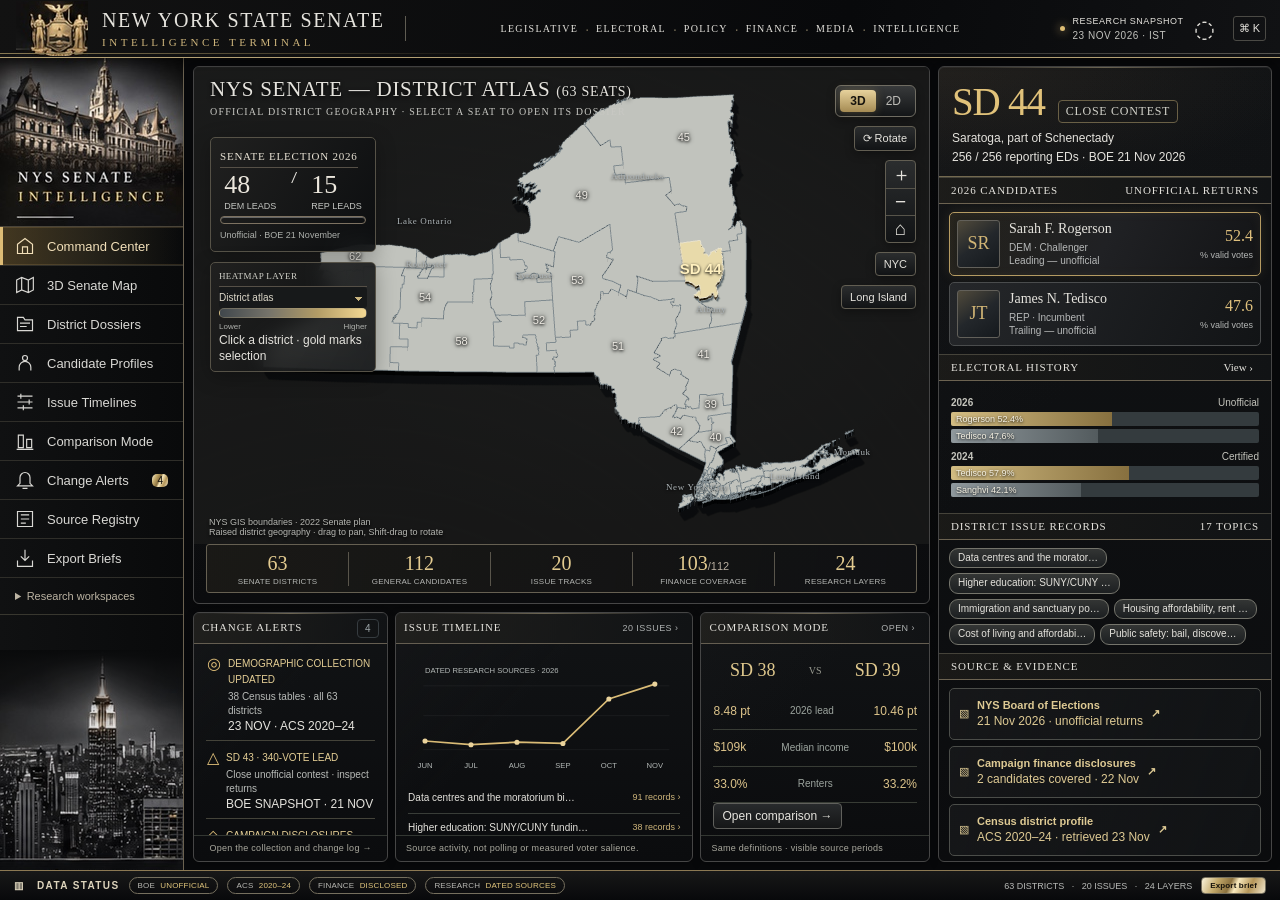
